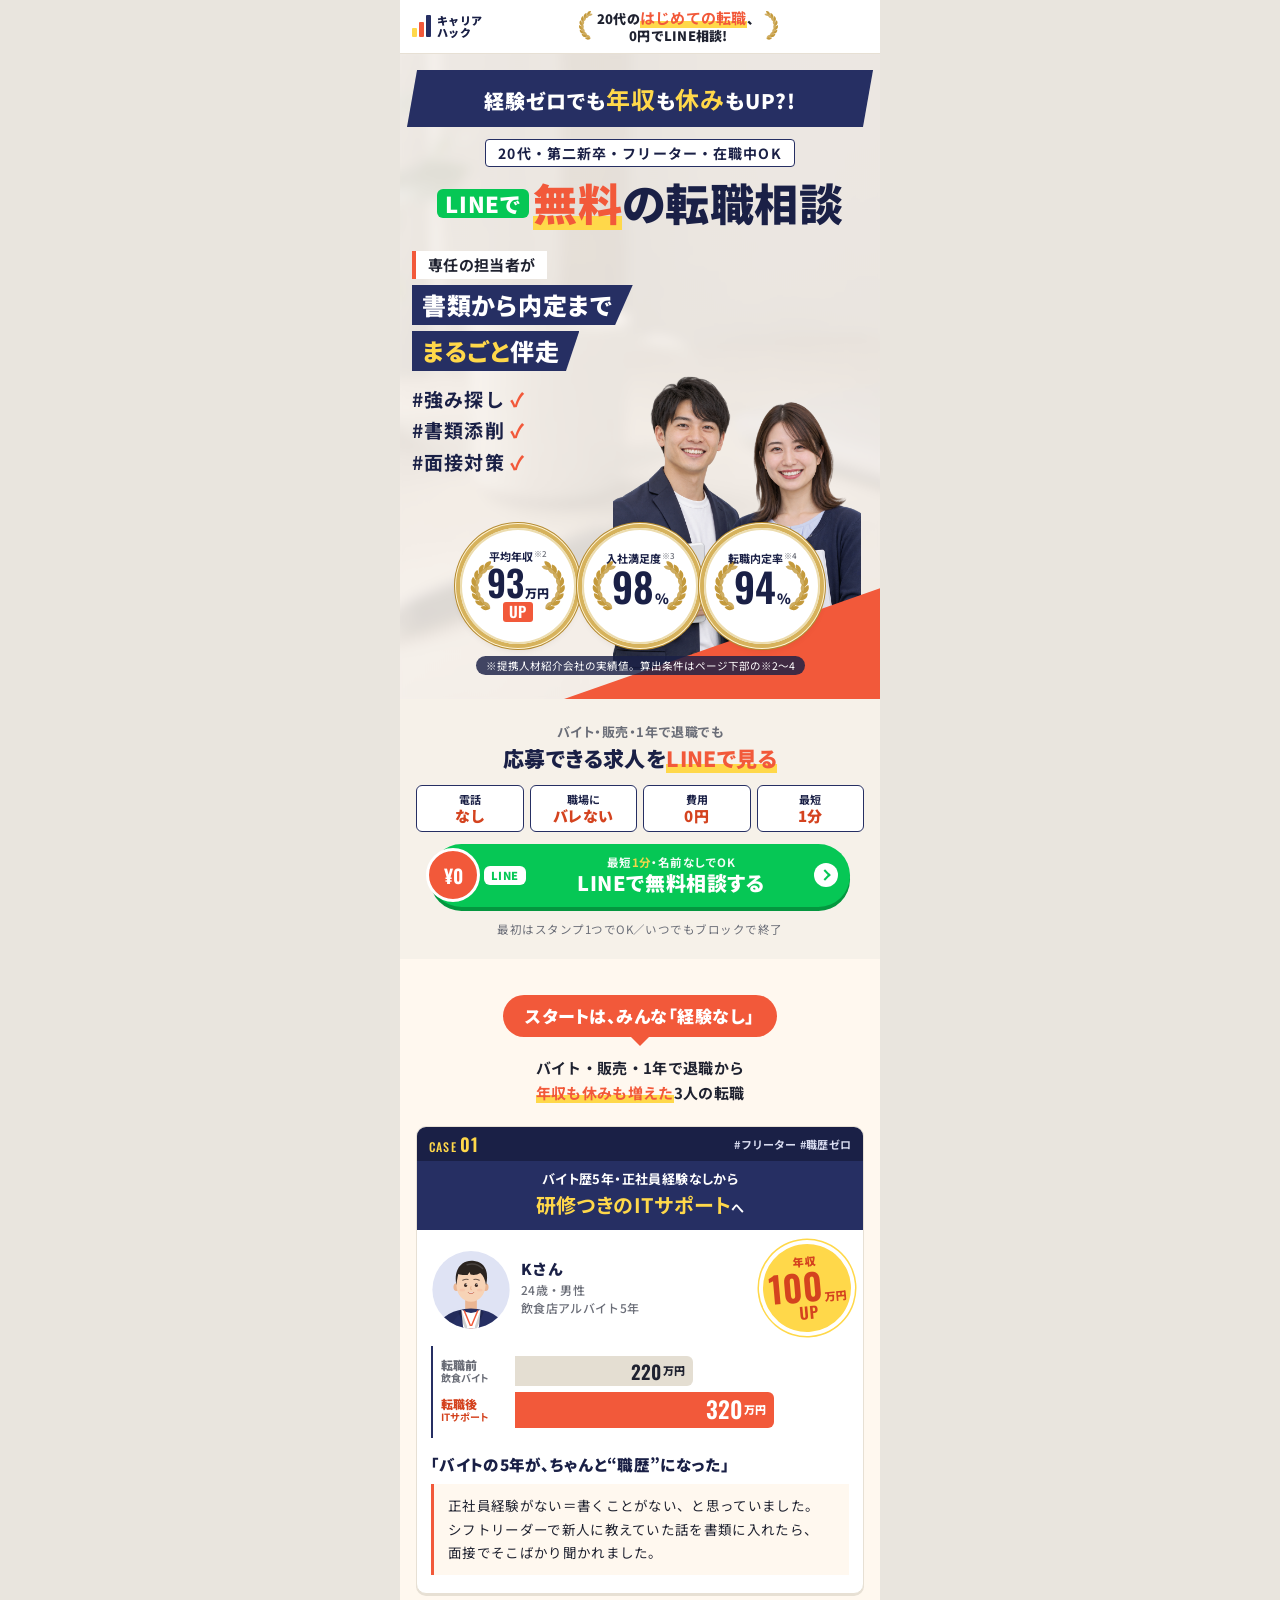
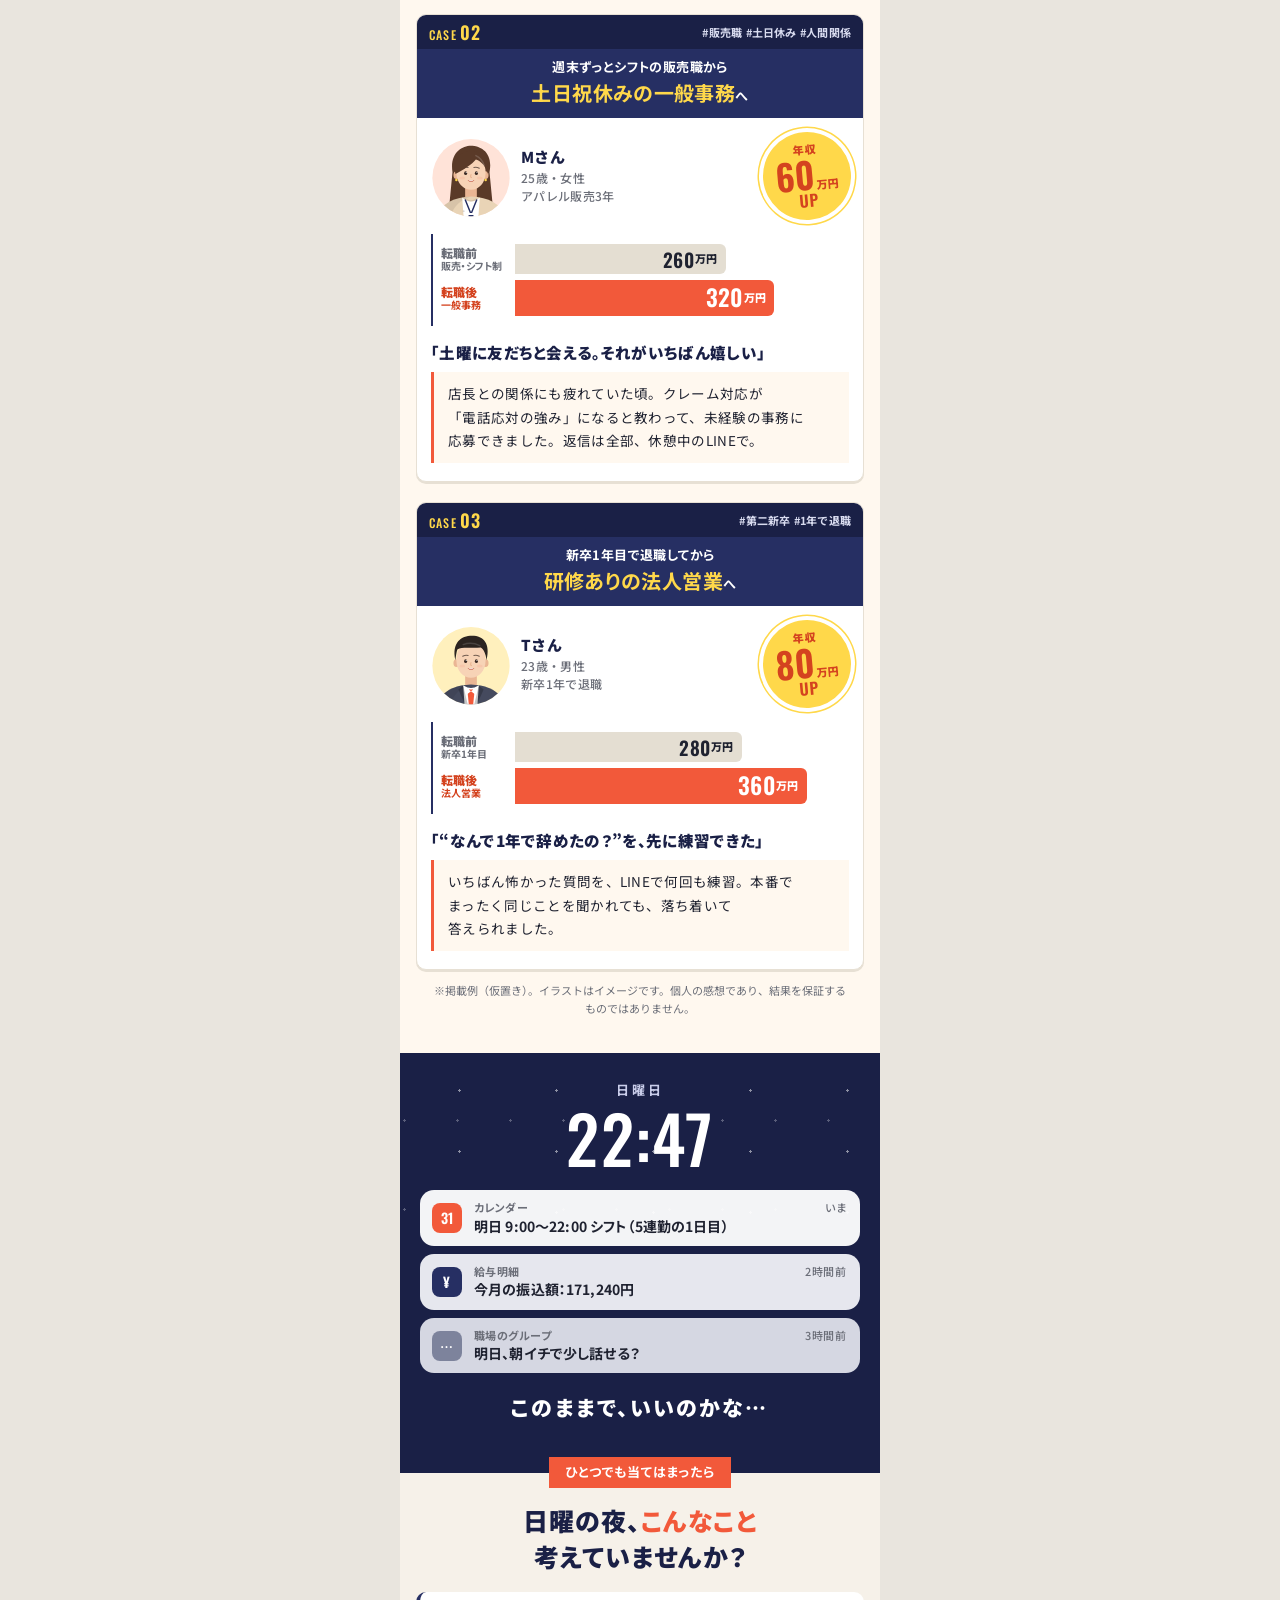
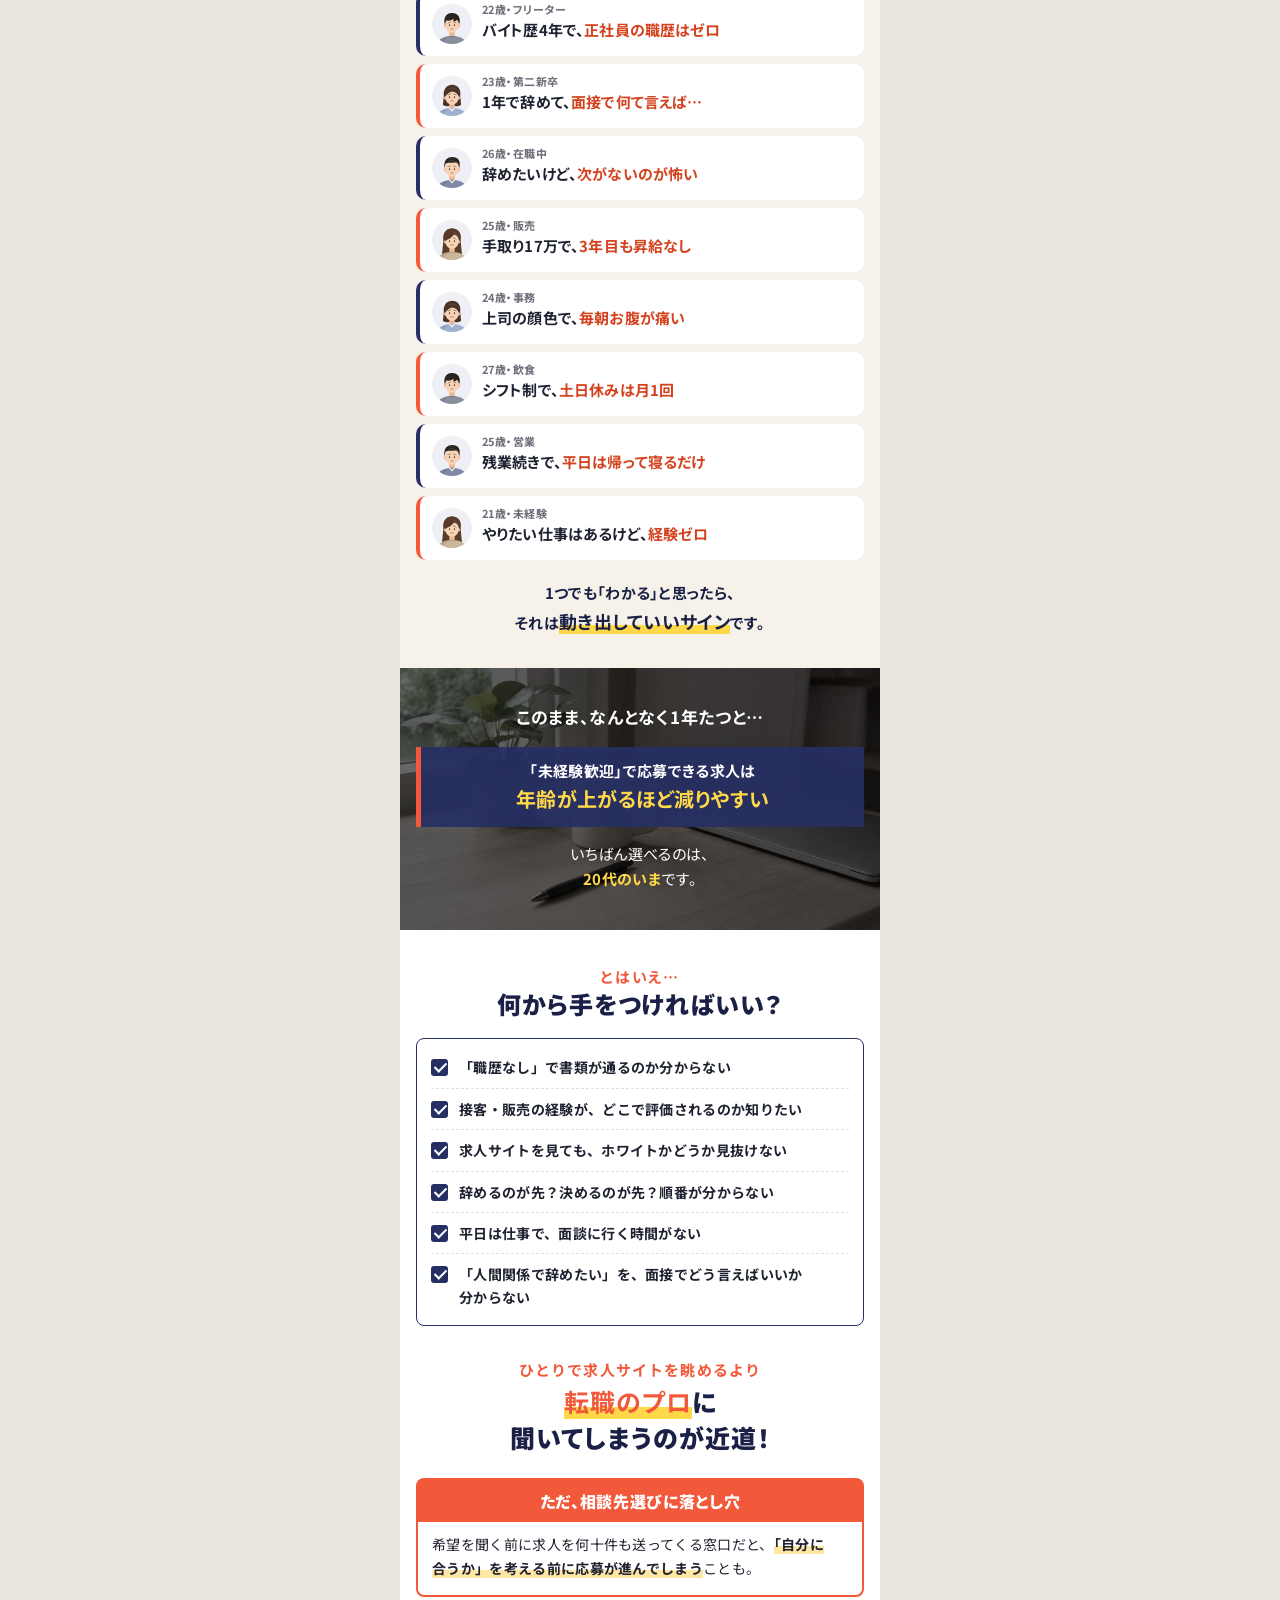
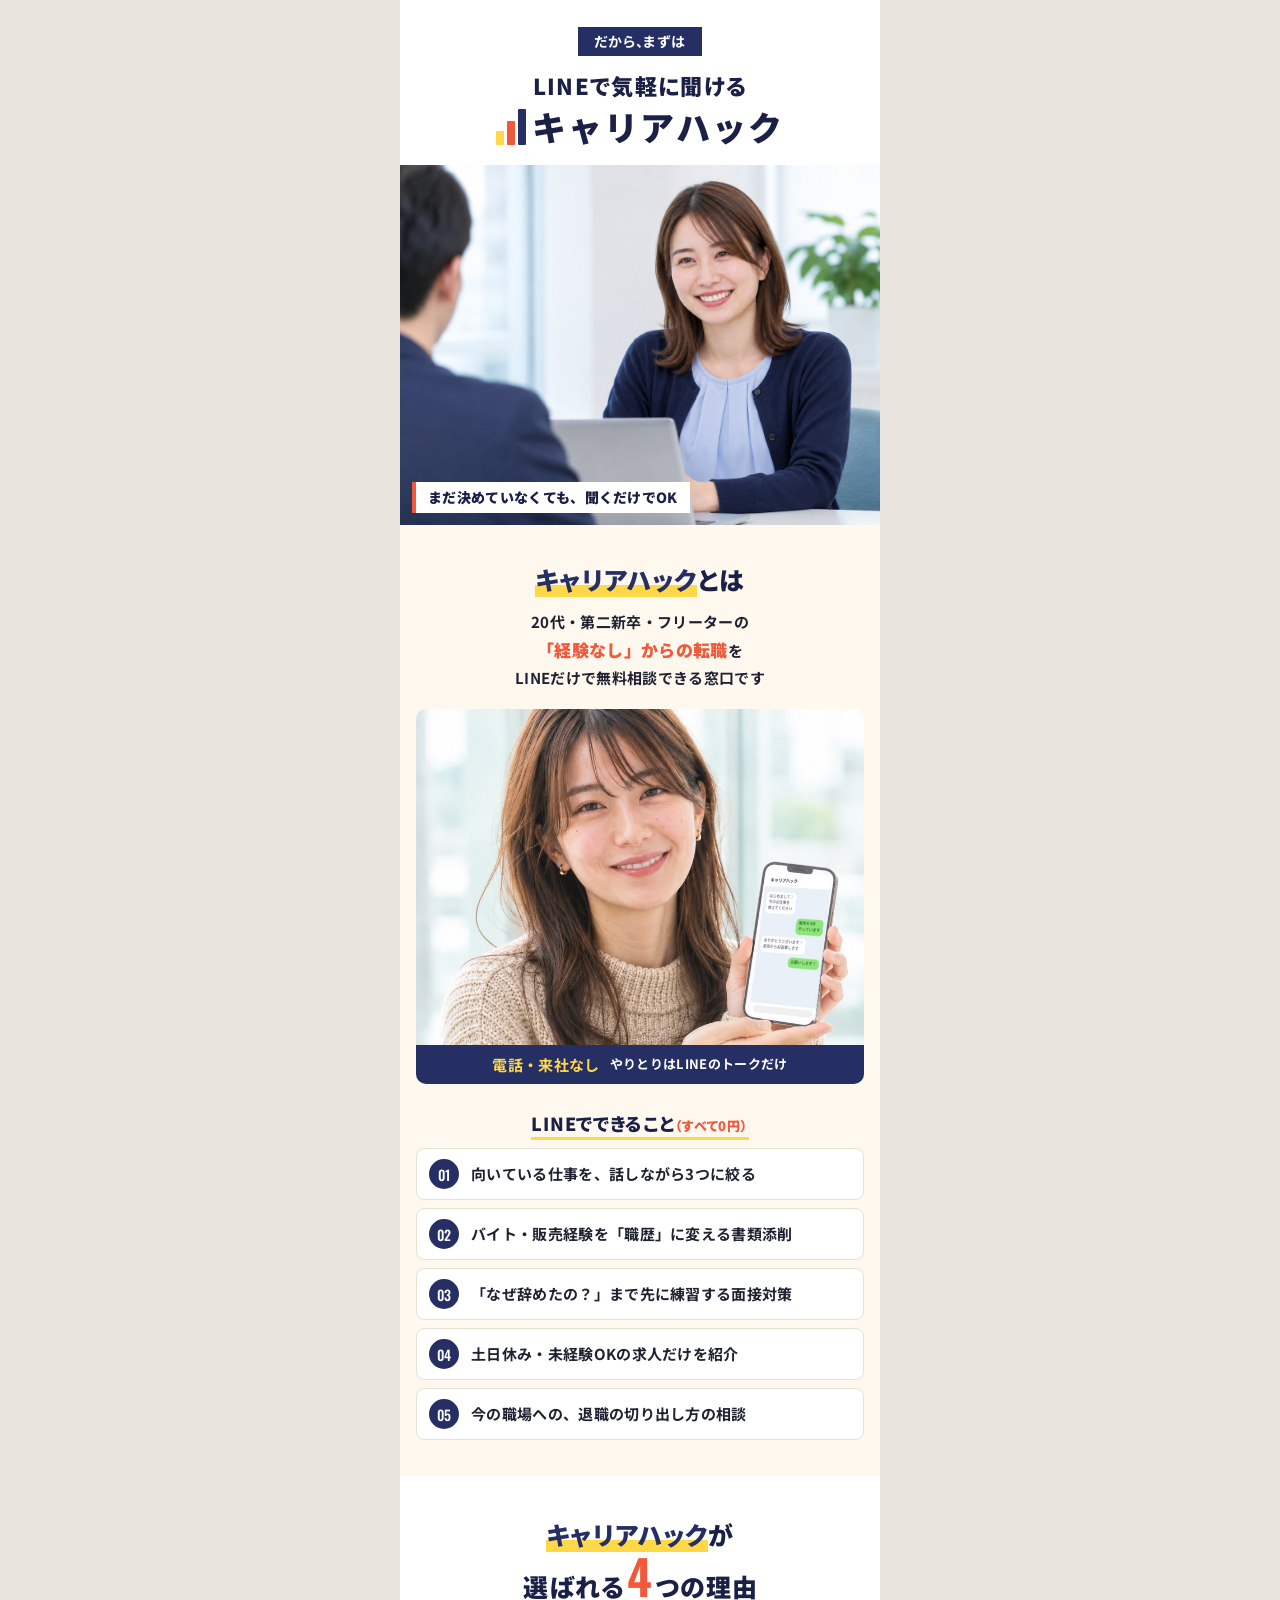
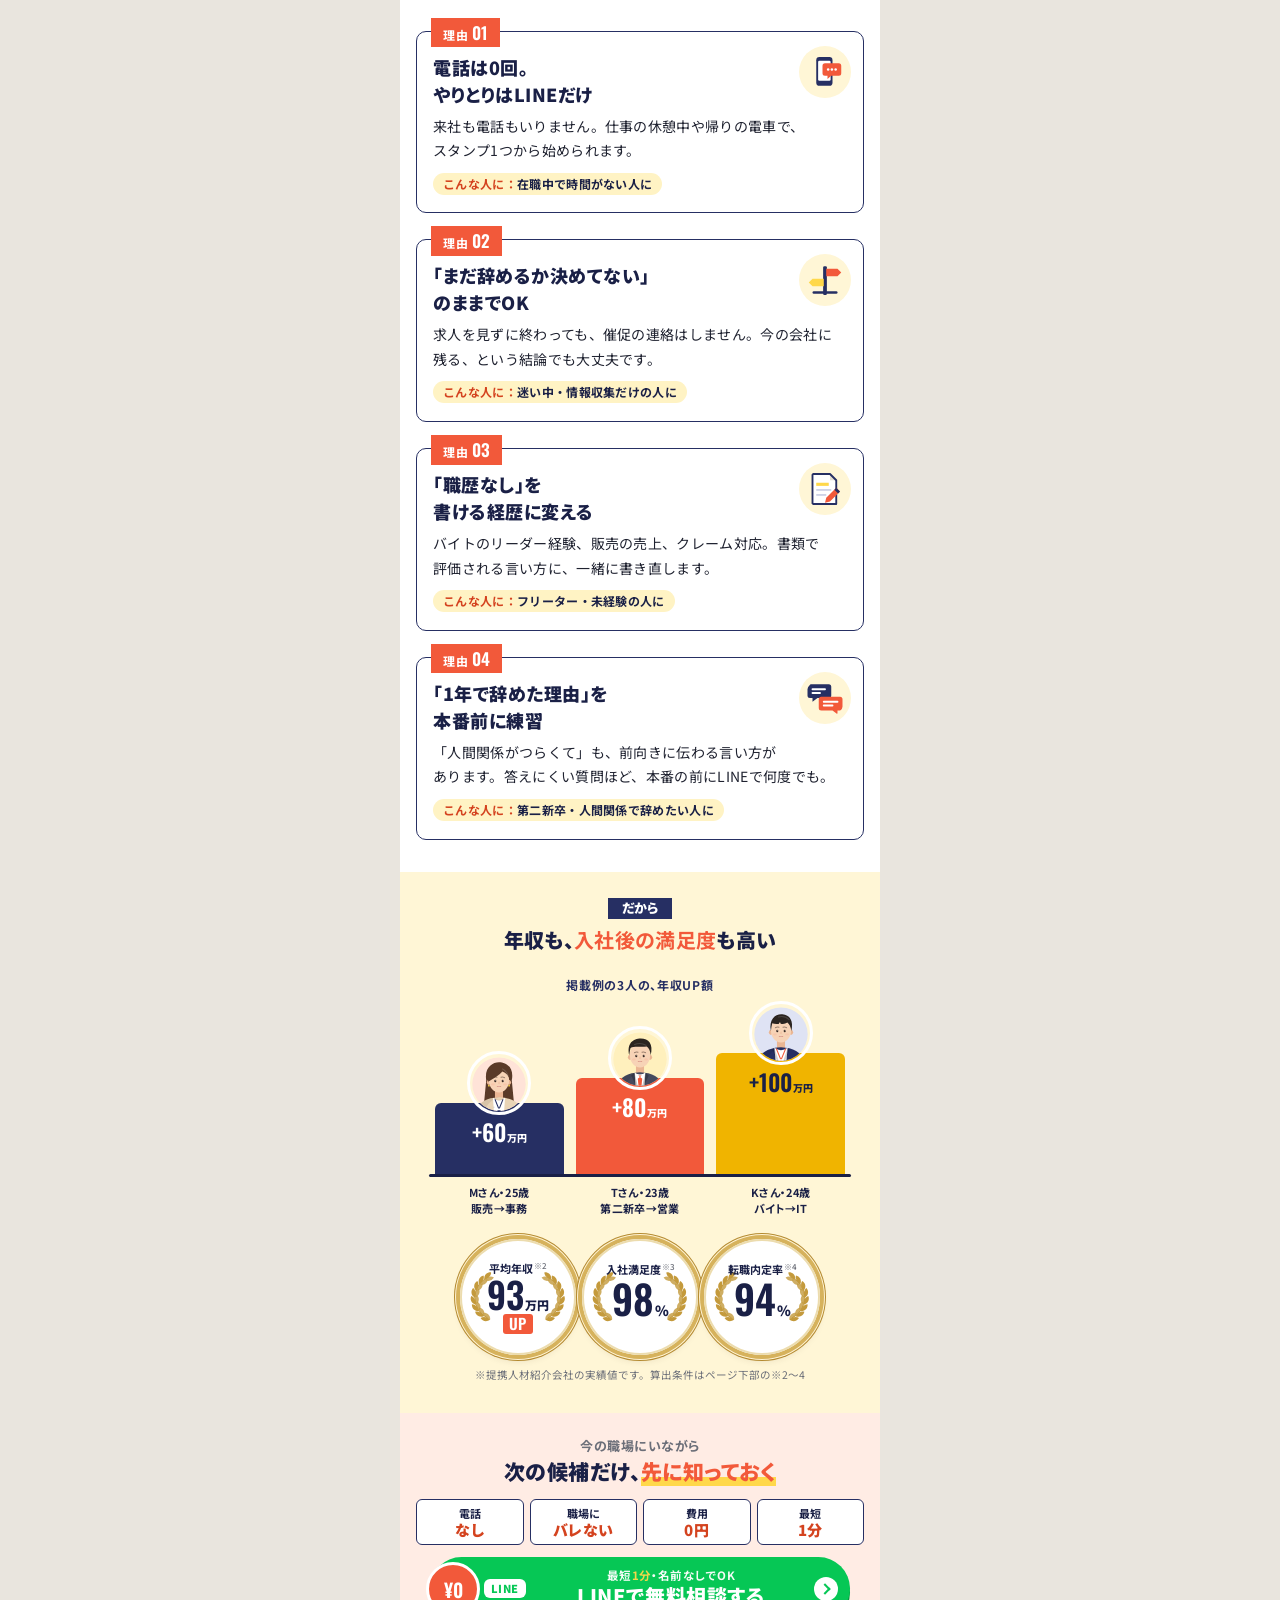
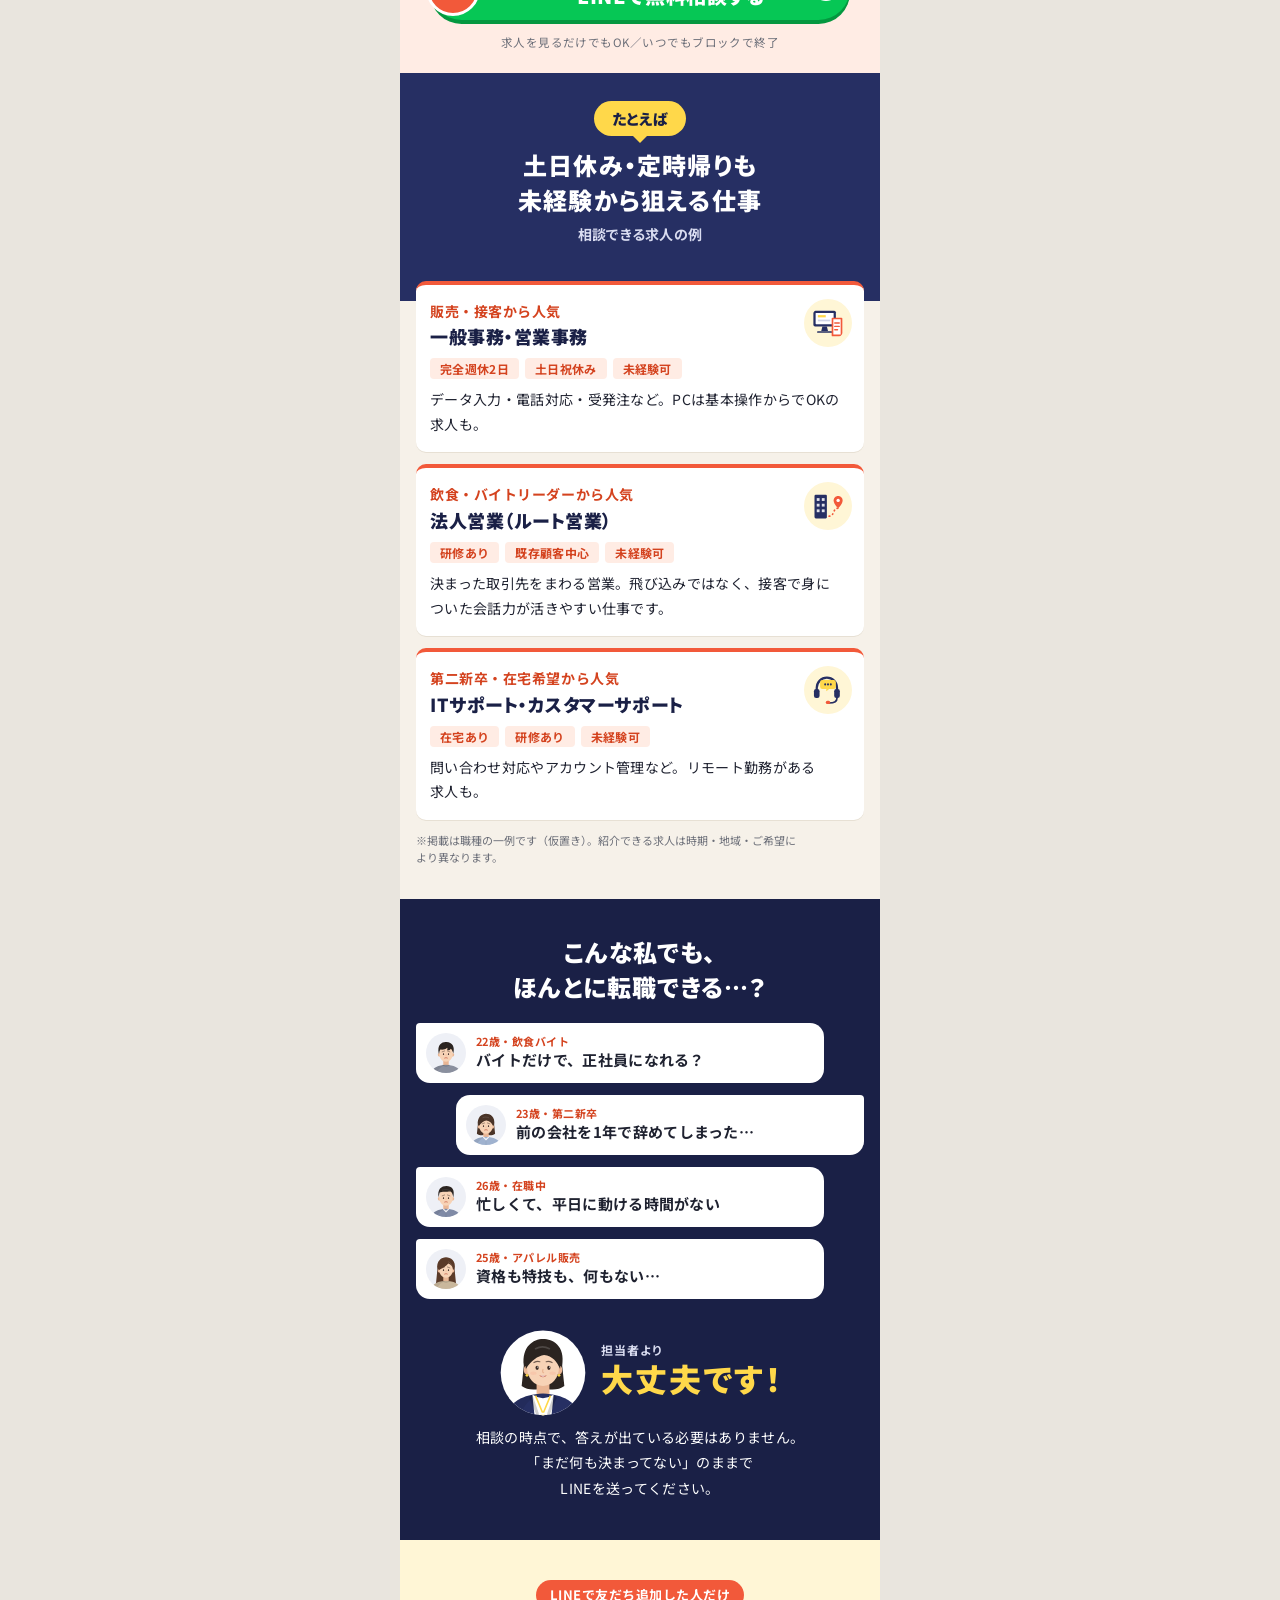
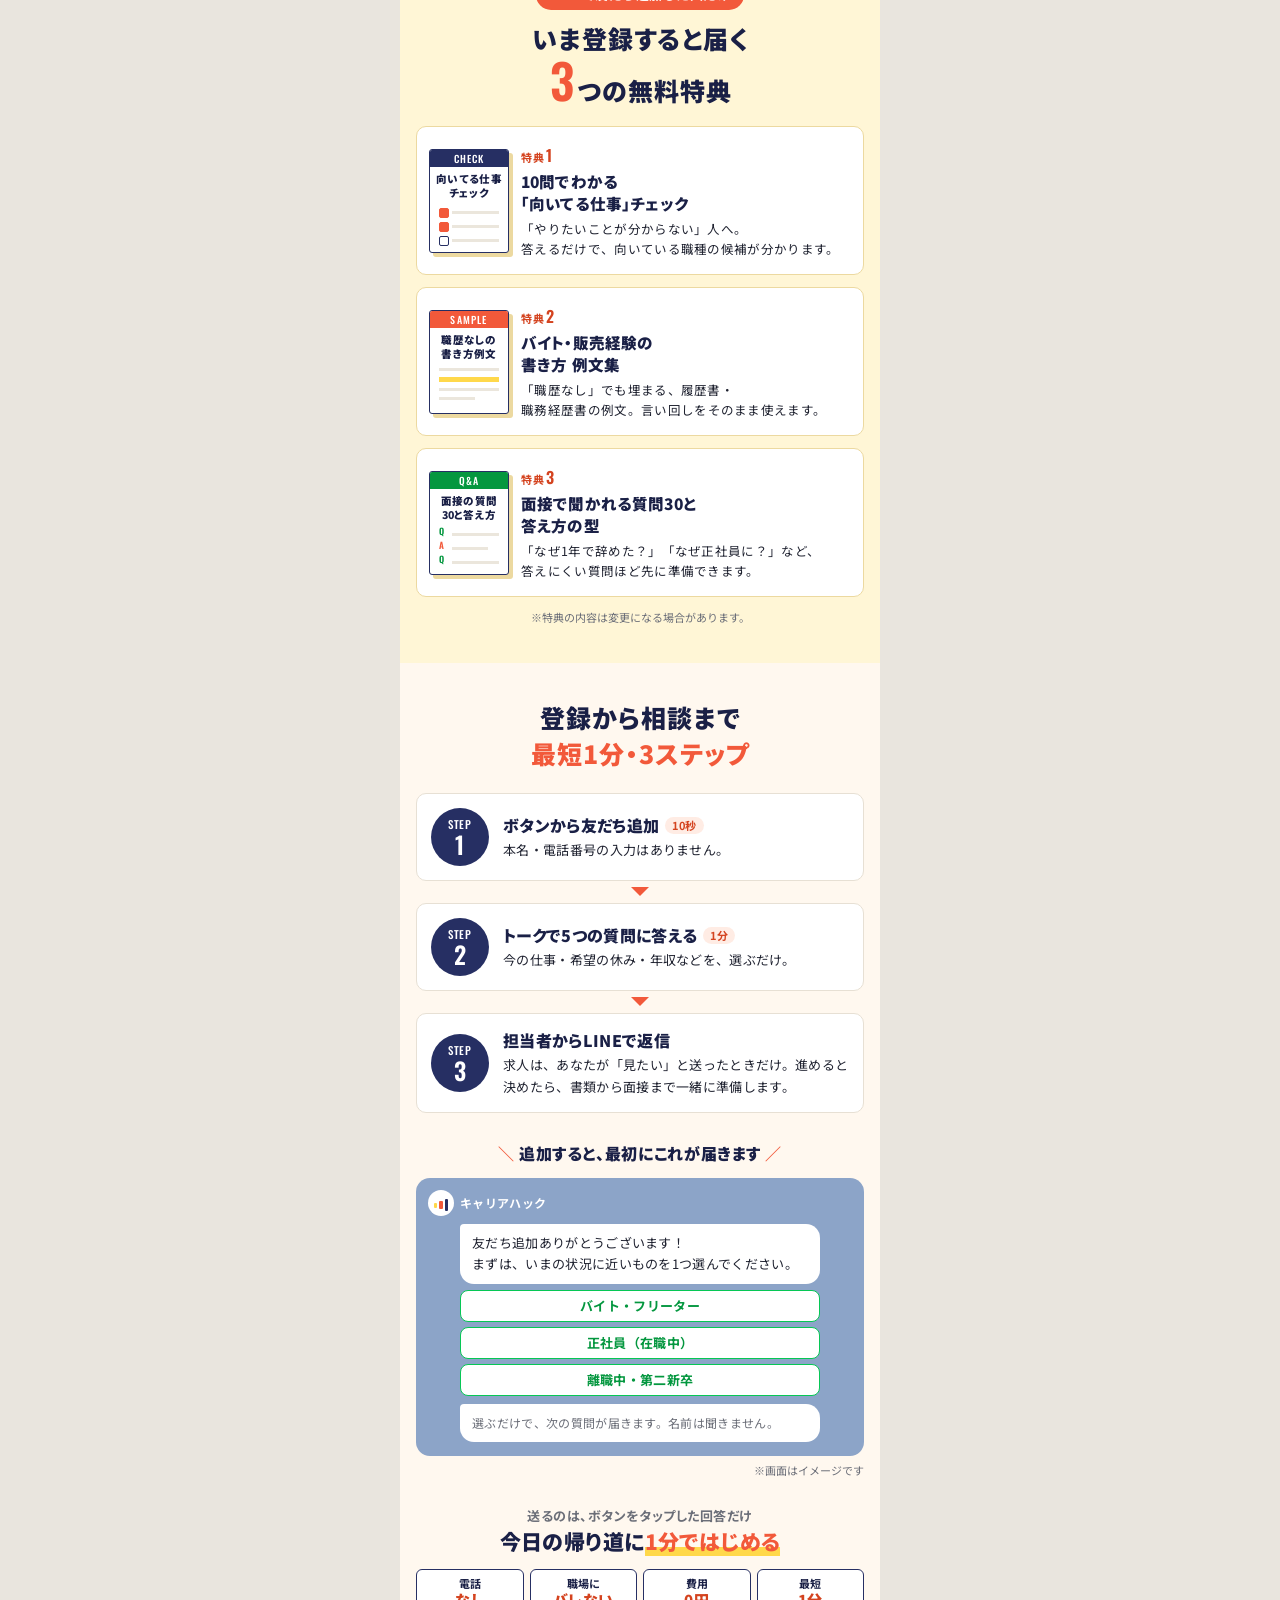
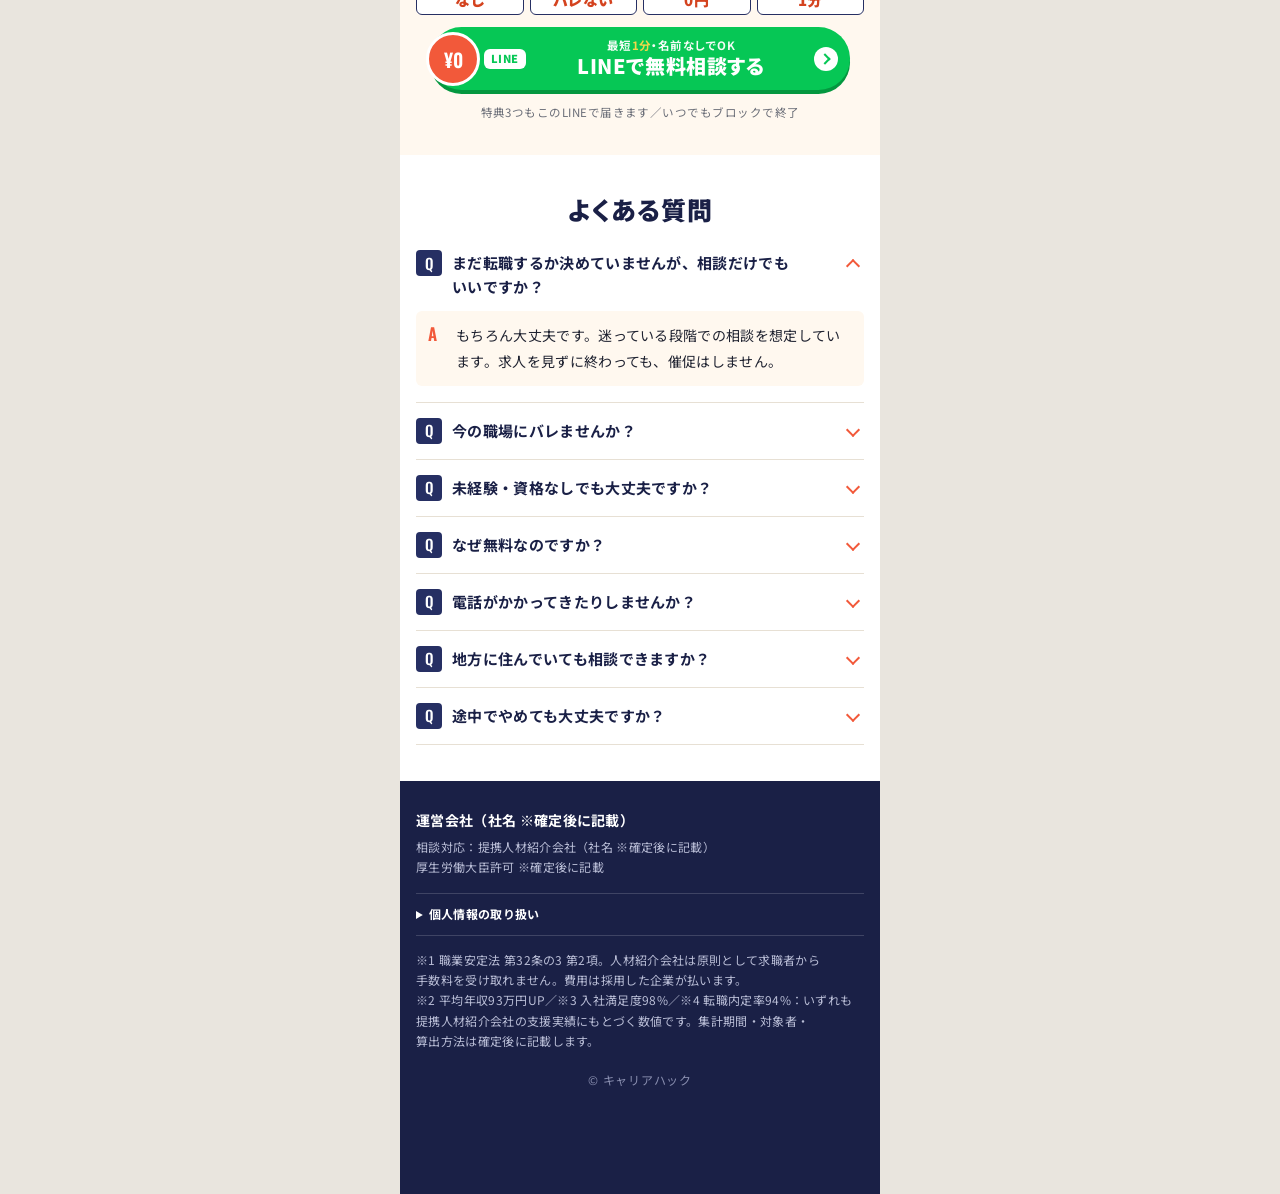
==== docs/index.html @ 390efc98 "PDCA R6: FV hook covers income and days off, job cards get matching icons, drop the handwriting font" ====
<!doctype html>
<html lang="ja">
<head>
<meta charset="utf-8">
<meta name="viewport" content="width=device-width, initial-scale=1">
<title>未経験からの転職をLINEで完全無料相談｜キャリアハック</title>
<meta name="description" content="第二新卒・未経験・フリーターOK。20代の転職を、LINEで完全無料相談。営業電話なし・ブロックで終了。">
<meta name="robots" content="noindex">
<link rel="preconnect" href="https://fonts.googleapis.com">
<link rel="preconnect" href="https://fonts.gstatic.com" crossorigin>
<link rel="stylesheet" href="https://fonts.googleapis.com/css2?family=Noto+Sans+JP:wght@400;500;700;900&family=Oswald:wght@500;600&display=swap">
<link rel="stylesheet" href="style.css">
<script src="config.js"></script>
<script>
  // 描画前にアカウントを決める（LINEのURLだけに使う）
  (function () {
    var C = window.LP_CONFIG || { accounts: {} };
    var q = new URLSearchParams(location.search);
    var key = (q.get('a') || q.get('src') || '').toLowerCase();
    if (!Object.prototype.hasOwnProperty.call(C.accounts, key)) key = C.defaultAccount;
    window.LP_ACCOUNT = key;
  })();
</script>
</head>
<body>
<!-- 共通の図形（月桂樹・人物アイコン） -->
<svg width="0" height="0" style="position:absolute" aria-hidden="true">
  <defs>
    <linearGradient id="gold" x1="0" y1="0" x2="0" y2="1"><stop offset="0" stop-color="#f1d27a"/><stop offset=".5" stop-color="#c99a3b"/><stop offset="1" stop-color="#a87a22"/></linearGradient>
  </defs>
  <symbol id="laurel" viewBox="4 4 52 96"><path d="M42 93A46 46 0 0 1 40 11" fill="none" stroke="currentColor" stroke-width="2"/><g fill="currentColor"><g transform="rotate(-64 62 52)"><path d="M16 58c-9-4-10-13-6-19c6 3 8 11 6 19z"/><path d="M16 58c9-4 10-13 6-19c-6 3-8 11-6 19z" opacity=".8"/></g><g transform="rotate(-46 62 52)"><path d="M16 58c-9-4-10-13-6-19c6 3 8 11 6 19z"/><path d="M16 58c9-4 10-13 6-19c-6 3-8 11-6 19z" opacity=".8"/></g><g transform="rotate(-28 62 52)"><path d="M16 58c-9-4-10-13-6-19c6 3 8 11 6 19z"/><path d="M16 58c9-4 10-13 6-19c-6 3-8 11-6 19z" opacity=".8"/></g><g transform="rotate(-10 62 52)"><path d="M16 58c-9-4-10-13-6-19c6 3 8 11 6 19z"/><path d="M16 58c9-4 10-13 6-19c-6 3-8 11-6 19z" opacity=".8"/></g><g transform="rotate(8 62 52)"><path d="M16 58c-9-4-10-13-6-19c6 3 8 11 6 19z"/><path d="M16 58c9-4 10-13 6-19c-6 3-8 11-6 19z" opacity=".8"/></g><g transform="rotate(26 62 52)"><path d="M16 58c-9-4-10-13-6-19c6 3 8 11 6 19z"/><path d="M16 58c9-4 10-13 6-19c-6 3-8 11-6 19z" opacity=".8"/></g><g transform="rotate(44 62 52)"><path d="M16 58c-9-4-10-13-6-19c6 3 8 11 6 19z"/><path d="M16 58c9-4 10-13 6-19c-6 3-8 11-6 19z" opacity=".8"/></g><g transform="rotate(62 62 52)"><path d="M16 58c-9-4-10-13-6-19c6 3 8 11 6 19z"/><path d="M16 58c9-4 10-13 6-19c-6 3-8 11-6 19z" opacity=".8"/></g></g></symbol>
</svg>
<main class="page">

<!-- ============ 0 ヘッダー（A1: ロゴ＋月桂樹の一行。文言は言い換え・ロゴは自社） ============ -->
<header class="top">
  <p class="logo"><span class="logo-mark" aria-hidden="true"><i></i><i></i><i></i></span>キャリア<br>ハック</p>
  <p class="laurel"><svg class="lf" aria-hidden="true"><use href="#laurel"/></svg><span>20代の<b>はじめての転職</b>、<br>0円でLINE相談!</span><svg class="lf r" aria-hidden="true"><use href="#laurel"/></svg></p>
</header>

<!-- ============ 1 FV（参考LP A1とほぼ同じ構成。人物だけ男女ペア） ============ -->
<section class="fv">
  <p class="fv-band"><span>経験ゼロでも<b>年収</b>も<b>休み</b>もUP?!</span></p>
  <p class="fv-target">20代・第二新卒・フリーター・在職中OK</p>
  <h1 class="fv-h"><span class="k">LINEで</span><em>無料</em>の転職相談</h1>
  <div class="fv-body">
    <!-- 人物: 男女ペアの切り抜きPNG（透過・20代・オフィスカジュアル）を img/fv_pair.png に置けば表示される。無い間は差し替え枠の図 -->
    <div class="fv-photo">
      <svg class="ph" viewBox="0 0 300 400" aria-hidden="true">
        <path d="M6 400c4-92 42-124 99-130 57 6 95 38 99 130z" fill="#2c4a86"/><path d="M84 272l21 60 21-60z" fill="#fff"/>
        <rect x="94" y="232" width="22" height="42" fill="#f0c9a8"/><ellipse cx="105" cy="204" rx="34" ry="40" fill="#f6d5b8"/>
        <path d="M71 200c-5-40 19-50 37-48 24-2 38 18 32 46-6-16-22-22-36-20-14 0-26 8-33 22z" fill="#2a2421"/>
        <path d="M164 225c-6-50 21-45 36-45s42-5 36 45l4 70H160z" fill="#4a3428"/>
        <path d="M108 400c6-84 42-110 92-116 50 6 86 32 92 116z" fill="#f3f1ec"/><path d="M168 300l32 56 32-56" fill="none" stroke="#8fb0dc" stroke-width="12"/>
        <rect x="190" y="248" width="20" height="40" fill="#f0c9a8"/><ellipse cx="200" cy="222" rx="31" ry="37" fill="#f6d5b8"/>
        <path d="M169 215c1-25 17-31 31-31s31 8 31 31c-11-15-26-19-41-15-8 3-16 8-21 15z" fill="#4a3428"/>
        <g fill="#3a2c26"><circle cx="93" cy="208" r="3.2"/><circle cx="117" cy="208" r="3.2"/><circle cx="189" cy="226" r="3"/><circle cx="211" cy="226" r="3"/></g>
        <g fill="none" stroke="#c46a5a" stroke-width="2.6" stroke-linecap="round"><path d="M95 223q10 9 20 0"/><path d="M191 240q9 8 18 0"/></g>
      </svg>
      <img src="img/fv_pair.png" alt="笑顔の20代の男女" width="900" height="1200" fetchpriority="high" onerror="this.remove()">
      <p class="ph-note">写真差し替え枠（男女ペア）</p>
    </div>
    <div class="fv-left">
      <p class="lbl">専任の担当者が</p>
      <p class="bar">書類から内定まで</p>
      <p class="bar"><em>まるごと</em>伴走</p>
      <ul class="hash">
        <li>#強み探し</li><li>#書類添削</li><li>#面接対策</li>
      </ul>
    </div>
  </div>
  <!-- メダル: 実績3つ（参考LP）。数字はページ内の実績帯と同じ値に揃える -->
  <ul class="medals">
    <li><svg class="ml" aria-hidden="true"><use href="#laurel"/></svg><svg class="ml r" aria-hidden="true"><use href="#laurel"/></svg><span>平均年収<sup>※2</sup></span><b>93<small>万円</small></b><span class="up">UP</span></li>
    <li><svg class="ml" aria-hidden="true"><use href="#laurel"/></svg><svg class="ml r" aria-hidden="true"><use href="#laurel"/></svg><span>入社満足度<sup>※3</sup></span><b>98<small>%</small></b><span>&nbsp;</span></li>
    <li><svg class="ml" aria-hidden="true"><use href="#laurel"/></svg><svg class="ml r" aria-hidden="true"><use href="#laurel"/></svg><span>転職内定率<sup>※4</sup></span><b>94<small>%</small></b><span>&nbsp;</span></li>
  </ul>
  <p class="src fv-src">※提携人材紹介会社の実績値。算出条件はページ下部の※2〜4</p>
</section>

<div class="cta-block">
  <p class="cta-head"><small>バイト・販売・1年で退職でも</small>応募できる求人を<em>LINEで見る</em></p>
  <ul class="assure"><li>電話<b>なし</b></li><li>職場に<b>バレない</b></li><li>費用<b>0円</b></li><li>最短<b>1分</b></li></ul>
  <a class="btn-line" href="#" data-cta><span class="yen">¥0</span><span class="b-ico">LINE</span><span class="b-txt"><small>最短<b>1分</b>・名前なしでOK</small>LINEで無料相談する</span><i class="b-arr"></i></a>
  <p class="cta-note">最初はスタンプ1つでOK／いつでもブロックで終了</p>
</div>

<!-- ============ 2 転職の例（A1: 事例を2画面目／男女混在） ============ -->
<section class="cases">
  <p class="pill-h">スタートは、みんな「経験なし」</p>
  <p class="sec-lead">バイト・販売・1年で退職から<br><em class="mk">年収も休みも増えた</em>3人の転職</p>
  <!-- 仮置き: 掲載許可を得た実際の事例に差し替える。年収の数字は提携先の実績で確認してから -->
  <article class="case">
    <p class="case-top"><span class="case-no">CASE<b>01</b></span><span class="case-n1">#フリーター #職歴ゼロ</span></p>
    <p class="case-h">バイト歴5年・正社員経験なしから<br><b>研修つきのITサポート</b>へ</p>
    <div class="case-in">
      <p class="who"><img class="il" src="img/il_case1.svg" alt="" width="200" height="200"><span>Kさん<small>24歳・男性<br>飲食店アルバイト5年</small></span></p>
      <p class="up-dot"><small>年収</small><b>100<small>万円</small></b>UP</p>
    </div>
    <div class="hbars"><p class="hb-b"><span class="l">転職前<small>飲食バイト</small></span><span class="v" style="--w:55%"><b>220</b>万円</span></p><p class="hb-a"><span class="l">転職後<small>ITサポート</small></span><span class="v" style="--w:80%"><b>320</b>万円</span></p></div>
    <p class="case-q">「バイトの5年が、ちゃんと“職歴”になった」</p>
    <p class="case-t">正社員経験がない＝書くことがない、と思っていました。シフトリーダーで新人に教えていた話を書類に入れたら、面接でそこばかり聞かれました。</p>
  </article>
  <article class="case">
    <p class="case-top"><span class="case-no">CASE<b>02</b></span><span class="case-n1">#販売職 #土日休み #人間関係</span></p>
    <p class="case-h">週末ずっとシフトの販売職から<br><b>土日祝休みの一般事務</b>へ</p>
    <div class="case-in">
      <p class="who"><img class="il" src="img/il_case2.svg" alt="" width="200" height="200"><span>Mさん<small>25歳・女性<br>アパレル販売3年</small></span></p>
      <p class="up-dot"><small>年収</small><b>60<small>万円</small></b>UP</p>
    </div>
    <div class="hbars"><p class="hb-b"><span class="l">転職前<small>販売・シフト制</small></span><span class="v" style="--w:65%"><b>260</b>万円</span></p><p class="hb-a"><span class="l">転職後<small>一般事務</small></span><span class="v" style="--w:80%"><b>320</b>万円</span></p></div>
    <p class="case-q">「土曜に友だちと会える。それがいちばん嬉しい」</p>
    <p class="case-t">店長との関係にも疲れていた頃。クレーム対応が「電話応対の強み」になると教わって、未経験の事務に応募できました。返信は全部、休憩中のLINEで。</p>
  </article>
  <article class="case">
    <p class="case-top"><span class="case-no">CASE<b>03</b></span><span class="case-n1">#第二新卒 #1年で退職</span></p>
    <p class="case-h">新卒1年目で退職してから<br><b>研修ありの法人営業</b>へ</p>
    <div class="case-in">
      <p class="who"><img class="il" src="img/il_case3.svg" alt="" width="200" height="200"><span>Tさん<small>23歳・男性<br>新卒1年で退職</small></span></p>
      <p class="up-dot"><small>年収</small><b>80<small>万円</small></b>UP</p>
    </div>
    <div class="hbars"><p class="hb-b"><span class="l">転職前<small>新卒1年目</small></span><span class="v" style="--w:70%"><b>280</b>万円</span></p><p class="hb-a"><span class="l">転職後<small>法人営業</small></span><span class="v" style="--w:90%"><b>360</b>万円</span></p></div>
    <p class="case-q">「“なんで1年で辞めたの？”を、先に練習できた」</p>
    <p class="case-t">いちばん怖かった質問を、LINEで何回も練習。本番でまったく同じことを聞かれても、落ち着いて答えられました。</p>
  </article>
  <p class="fine">※掲載例（仮置き）。イラストはイメージです。個人の感想であり、結果を保証するものではありません。</p>
</section>

<!-- ============ 3 悩み → このまま我慢しても（N1ごとの一言＋人物写真＋暗転） ============ -->
<section class="worry">
  <figure class="sunday" aria-label="日曜の夜、スマホに届いた通知のイメージ">
    <p class="sun-time"><small>日曜日</small>22:47</p>
    <ul class="notif">
      <li><i class="ap cal" aria-hidden="true"></i><b>カレンダー<small>いま</small></b>明日 9:00〜22:00 シフト（5連勤の1日目）</li>
      <li><i class="ap pay" aria-hidden="true"></i><b>給与明細<small>2時間前</small></b>今月の振込額：171,240円</li>
      <li><i class="ap msg" aria-hidden="true"></i><b>職場のグループ<small>3時間前</small></b>明日、朝イチで少し話せる？</li>
    </ul>
    <figcaption>このままで、いいのかな…</figcaption>
  </figure>
  <div class="worry-in">
    <p class="worry-cap">ひとつでも当てはまったら</p>
    <h2 class="worry-h">日曜の夜、<em>こんなこと</em><br>考えていませんか？</h2>
    <ul class="voices">
      <li class="m1"><span>22歳・フリーター</span>バイト歴4年で、<b>正社員の職歴はゼロ</b></li>
      <li class="f1"><span>23歳・第二新卒</span>1年で辞めて、<b>面接で何て言えば…</b></li>
      <li class="m2"><span>26歳・在職中</span>辞めたいけど、<b>次がないのが怖い</b></li>
      <li class="f2"><span>25歳・販売</span>手取り17万で、<b>3年目も昇給なし</b></li>
      <li class="f1"><span>24歳・事務</span>上司の顔色で、<b>毎朝お腹が痛い</b></li>
      <li class="m1"><span>27歳・飲食</span>シフト制で、<b>土日休みは月1回</b></li>
      <li class="m2"><span>25歳・営業</span>残業続きで、<b>平日は帰って寝るだけ</b></li>
      <li class="f2"><span>21歳・未経験</span>やりたい仕事はあるけど、<b>経験ゼロ</b></li>
    </ul>
    <p class="worry-sum">1つでも「わかる」と思ったら、<br>それは<b>動き出していいサイン</b>です。</p>
  </div>
  <div class="dark">
    <p class="d1">このまま、なんとなく1年たつと…</p>
    <p class="d2">「未経験歓迎」で応募できる求人は<br><b>年齢が上がるほど減りやすい</b></p>
    <p class="d3">いちばん選べるのは、<br><b>20代のいま</b>です。</p>
  </div>
</section>

<!-- ============ 4 でもどうすれば → プロに相談 → ただし → そこで ============ -->
<section class="how">
  <p class="how-h"><small>とはいえ…</small>何から手をつければいい？</p>
  <ul class="checks">
    <li>「職歴なし」で書類が通るのか分からない</li>
    <li>接客・販売の経験が、<span class="nw">どこで評価されるのか</span><span class="nw">知りたい</span></li>
    <li>求人サイトを見ても、<span class="nw">ホワイトかどうか</span><span class="nw">見抜けない</span></li>
    <li>辞めるのが先？決めるのが先？<span class="nw">順番が分からない</span></li>
    <li>平日は仕事で、面談に行く時間がない</li>
    <li>「人間関係で辞めたい」を、面接で<span class="nw">どう言えばいいか</span><span class="nw">分からない</span></li>
  </ul>
  <p class="hand-lead">ひとりで求人サイトを眺めるより</p>
  <p class="how-ans"><b>転職のプロ</b>に<br>聞いてしまうのが近道！</p>
  <div class="caution">
    <p class="c-h">ただ、相談先選びに落とし穴</p>
    <p>希望を聞く前に求人を何十件も送ってくる窓口だと、<b>「自分に合うか」を考える前に応募が進んでしまう</b>ことも。</p>
  </div>
  <p class="sokode">だから、まずは</p>
  <p class="osusume">LINEで気軽に聞ける</p>
  <p class="logo big"><span class="logo-mark" aria-hidden="true"><i></i><i></i><i></i></span>キャリアハック</p>
  <figure class="how-photo"><img src="img/pair_consult.jpg" alt="担当者と笑顔で話す20代の女性" width="1200" height="900" loading="lazy"><figcaption>まだ決めていなくても、聞くだけでOK</figcaption></figure>
</section>

<!-- ============ 5 キャリアハックとは ============ -->
<section class="about">
  <h2 class="sec-h"><span class="brand">キャリアハック</span>とは</h2>
  <p class="about-lead">20代・第二新卒・フリーターの<br><em>「経験なし」からの転職</em>を<br>LINEだけで無料相談できる窓口です</p>
  <figure class="about-photo"><img src="img/about_line.jpg" alt="スマホのLINEで相談する20代の女性" width="800" height="1200" loading="lazy"><figcaption><b>電話・来社なし</b>やりとりはLINEのトークだけ</figcaption></figure>
  <h3 class="sub-h">LINEでできること<small>（すべて0円）</small></h3>
  <ul class="support">
    <li><span>01</span><p>向いている仕事を、話しながら3つに絞る</p></li>
    <li><span>02</span><p>バイト・販売経験を「職歴」に変える<span class="nw">書類添削</span></p></li>
    <li><span>03</span><p>「なぜ辞めたの？」まで先に練習する<span class="nw">面接対策</span></p></li>
    <li><span>04</span><p>土日休み・未経験OKの求人だけを紹介</p></li>
    <li><span>05</span><p>今の職場への、退職の切り出し方の相談</p></li>
  </ul>
</section>

<!-- ============ 6 選ばれる理由（番号カード4つ。各カードに「こんな人に」） ============ -->
<section class="reasons">
  <h2 class="sec-h"><span class="brand">キャリアハック</span>が<br>選ばれる<em class="num">4</em>つの理由</h2>
  <ol class="reason-list">
    <li><span class="rn">理由<b>01</b></span><img class="r-ic" src="img/ic_r1.svg" alt="" width="64" height="64"><h3>電話は0回。<br>やりとりはLINEだけ</h3><p>来社も電話もいりません。仕事の休憩中や帰りの電車で、スタンプ1つから始められます。</p><p class="r-for">在職中で時間がない人に</p></li>
    <li><span class="rn">理由<b>02</b></span><img class="r-ic" src="img/ic_r2.svg" alt="" width="64" height="64"><h3>「まだ辞めるか決めてない」<br>のままでOK</h3><p>求人を見ずに終わっても、<span class="nw">催促の連絡は</span><span class="nw">しません。</span>今の会社に残る、という結論でも大丈夫です。</p><p class="r-for">迷い中・情報収集だけの人に</p></li>
    <li><span class="rn">理由<b>03</b></span><img class="r-ic" src="img/ic_r3.svg" alt="" width="64" height="64"><h3>「職歴なし」を<br>書ける経歴に変える</h3><p>バイトのリーダー経験、販売の売上、クレーム対応。書類で評価される言い方に、一緒に書き直します。</p><p class="r-for">フリーター・未経験の人に</p></li>
    <li><span class="rn">理由<b>04</b></span><img class="r-ic" src="img/ic_r4.svg" alt="" width="64" height="64"><h3>「1年で辞めた理由」を<br>本番前に練習</h3><p>「人間関係がつらくて」も、前向きに伝わる言い方があります。答えにくい質問ほど、本番の前にLINEで何度でも。</p><p class="r-for">第二新卒・人間関係で辞めたい人に</p></li>
  </ol>
  <div class="stats">
    <p class="stats-h"><small>だから</small>年収も、<b>入社後の満足度</b>も高い</p>
    <div class="gain">
      <p class="gain-cap">掲載例の3人の、年収UP額</p>
      <ol class="gain-bars">
        <li style="--k:.6"><img src="img/il_case2.svg" alt="" width="200" height="200"><i class="bar"><b>+60<small>万円</small></b></i><span>Mさん・25歳<br>販売→事務</span></li>
        <li style="--k:.8"><img src="img/il_case3.svg" alt="" width="200" height="200"><i class="bar"><b>+80<small>万円</small></b></i><span>Tさん・23歳<br>第二新卒→営業</span></li>
        <li style="--k:1"><img src="img/il_case1.svg" alt="" width="200" height="200"><i class="bar"><b>+100<small>万円</small></b></i><span>Kさん・24歳<br>バイト→IT</span></li>
      </ol>
    </div>
    <ul class="medals in">
      <li><svg class="ml" aria-hidden="true"><use href="#laurel"/></svg><svg class="ml r" aria-hidden="true"><use href="#laurel"/></svg><span>平均年収<sup>※2</sup></span><b>93<small>万円</small></b><span class="up">UP</span></li>
      <li><svg class="ml" aria-hidden="true"><use href="#laurel"/></svg><svg class="ml r" aria-hidden="true"><use href="#laurel"/></svg><span>入社満足度<sup>※3</sup></span><b>98<small>%</small></b><span>&nbsp;</span></li>
      <li><svg class="ml" aria-hidden="true"><use href="#laurel"/></svg><svg class="ml r" aria-hidden="true"><use href="#laurel"/></svg><span>転職内定率<sup>※4</sup></span><b>94<small>%</small></b><span>&nbsp;</span></li>
    </ul>
    <p class="src">※提携人材紹介会社の実績値です。算出条件はページ下部の※2〜4</p>
  </div>
</section>

<div class="cta-block alt">
  <p class="cta-head"><small>今の職場にいながら</small>次の候補だけ、<em>先に知っておく</em></p>
  <ul class="assure"><li>電話<b>なし</b></li><li>職場に<b>バレない</b></li><li>費用<b>0円</b></li><li>最短<b>1分</b></li></ul>
  <a class="btn-line" href="#" data-cta><span class="yen">¥0</span><span class="b-ico">LINE</span><span class="b-txt"><small>最短<b>1分</b>・名前なしでOK</small>LINEで無料相談する</span><i class="b-arr"></i></a>
  <p class="cta-note">求人を見るだけでもOK／いつでもブロックで終了</p>
</div>

<!-- ============ 7 求人例 ============ -->
<section class="jobs">
  <div class="jobs-band">
    <p class="bubble-h">たとえば</p>
    <h2>土日休み・定時帰りも<br>未経験から狙える仕事</h2>
    <p>相談できる求人の例</p>
  </div>
  <!-- 仮置き: 実際に紹介できる求人が決まったら条件を差し替える -->
  <ul class="job-list">
    <li><p class="j-for">販売・接客から人気</p><img class="j-ic" src="img/ic_j1.svg" alt="" width="64" height="64"><h3>一般事務・営業事務</h3><ul class="tg"><li>完全週休2日</li><li>土日祝休み</li><li>未経験可</li></ul><p>データ入力・電話対応・受発注など。PCは基本操作からでOKの求人も。</p></li>
    <li><p class="j-for">飲食・バイトリーダーから人気</p><img class="j-ic" src="img/ic_j2.svg" alt="" width="64" height="64"><h3>法人営業（ルート営業）</h3><ul class="tg"><li>研修あり</li><li>既存顧客中心</li><li>未経験可</li></ul><p>決まった取引先をまわる営業。飛び込みではなく、接客で身についた会話力が活きやすい仕事です。</p></li>
    <li><p class="j-for">第二新卒・在宅希望から人気</p><img class="j-ic" src="img/ic_j3.svg" alt="" width="64" height="64"><h3>ITサポート・カスタマーサポート</h3><ul class="tg"><li>在宅あり</li><li>研修あり</li><li>未経験可</li></ul><p>問い合わせ対応やアカウント管理など。リモート勤務がある求人も。</p></li>
  </ul>
  <p class="fine">※掲載は職種の一例です（仮置き）。紹介できる求人は時期・地域・ご希望により異なります。</p>
</section>

<!-- ============ 8 こんな自分でも？ → 大丈夫 ============ -->
<section class="self">
  <h2 class="self-h">こんな私でも、<br>ほんとに転職できる…？</h2>
  <ul class="chat">
    <li class="m1"><small>22歳・飲食バイト</small>バイトだけで、正社員になれる？</li>
    <li class="f1"><small>23歳・第二新卒</small>前の会社を1年で辞めてしまった…</li>
    <li class="m2"><small>26歳・在職中</small>忙しくて、<span class="nw">平日に動ける時間がない</span></li>
    <li class="f2"><small>25歳・アパレル販売</small>資格も特技も、何もない…</li>
  </ul>
  <div class="okay-row"><img src="img/il_adv.svg" alt="" width="200" height="200"><p class="okay"><small>担当者より</small>大丈夫です！</p></div>
  <p class="okay-t">相談の時点で、答えが出ている必要はありません。<br>「まだ何も決まってない」のままで<br>LINEを送ってください。</p>
</section>

<!-- ============ 9 登録特典（A3の「3大特典」の型。中身は自社） ============ -->
<!-- 仮置き: 配布物が確定したら名前・中身を合わせる -->
<section class="gift">
  <p class="gift-cap">LINEで友だち追加した人だけ</p>
  <h2 class="sec-h">いま登録すると届く<br><em class="num">3</em>つの無料特典</h2>
  <ol class="gift-list">
    <li><div class="g-doc"><i>CHECK</i><b>向いてる仕事<br>チェック</b><span class="gd-ck"><u class="on"></u><u class="on"></u><u></u></span></div><div class="g-tx"><span class="g-no">特典<b>1</b></span><h3>10問でわかる<br>「向いてる仕事」チェック</h3><p>「やりたいことが分からない」人へ。<br>答えるだけで、向いている職種の<span class="nw">候補が分かります。</span></p></div></li>
    <li><div class="g-doc c"><i>SAMPLE</i><b>職歴なしの<br>書き方例文</b><span class="gd-tx"><u></u><u class="mk"></u><u></u><u class="s"></u></span></div><div class="g-tx"><span class="g-no">特典<b>2</b></span><h3>バイト・販売経験の<br>書き方 例文集</h3><p>「職歴なし」でも埋まる、<span class="nw">履歴書・</span><span class="nw">職務経歴書の例文。</span><span class="nw">言い回しを</span><span class="nw">そのまま使えます。</span></p></div></li>
    <li><div class="g-doc n"><i>Q&amp;A</i><b>面接の質問<br>30と答え方</b><span class="gd-qa"><u data-q="Q"></u><u data-q="A"></u><u data-q="Q"></u></span></div><div class="g-tx"><span class="g-no">特典<b>3</b></span><h3>面接で聞かれる質問30と<br>答え方の型</h3><p><span class="nw">「なぜ1年で辞めた？」</span><span class="nw">「なぜ正社員に？」</span>など、<span class="nw">答えにくい質問ほど</span><span class="nw">先に準備できます。</span></p></div></li>
  </ol>
  <p class="fine">※特典の内容は変更になる場合があります。</p>
</section>

<!-- ============ 10 ご利用の流れ（STEP3つ＋最初に届くトーク） ============ -->
<section class="flow" id="flow">
  <h2 class="sec-h">登録から相談まで<br><em>最短1分・3ステップ</em></h2>
  <ol class="flow-list">
    <li><span class="step">STEP<b>1</b></span><div><h3>ボタンから友だち追加<small>10秒</small></h3><p>本名・電話番号の入力はありません。</p></div></li>
    <li><span class="step">STEP<b>2</b></span><div><h3>トークで5つの質問に答える<small>1分</small></h3><p>今の仕事・希望の休み・年収などを、<span class="nw">選ぶだけ。</span></p></div></li>
    <li><span class="step">STEP<b>3</b></span><div><h3>担当者からLINEで返信</h3><p>求人は、あなたが「見たい」と<span class="nw">送ったときだけ。</span>進めると決めたら、書類から面接まで一緒に準備します。</p></div></li>
  </ol>
  <div class="talk" aria-label="友だち追加後に最初に届くメッセージの例">
    <p class="talk-h">追加すると、最初にこれが届きます</p>
    <div class="talk-in">
      <p class="t-name"><span class="logo-mark" aria-hidden="true"><i></i><i></i><i></i></span>キャリアハック</p>
      <p class="t-bot">友だち追加ありがとうございます！<br>まずは、いまの状況に近いものを1つ選んでください。</p>
      <ul class="t-opts"><li>バイト・フリーター</li><li>正社員（在職中）</li><li>離職中・第二新卒</li></ul>
      <p class="t-bot s">選ぶだけで、次の質問が届きます。名前は聞きません。</p>
    </div>
    <p class="fine">※画面はイメージです</p>
  </div>
  <div class="cta-block in">
    <p class="cta-head"><small>送るのは、ボタンをタップした回答だけ</small>今日の帰り道に<em>1分ではじめる</em></p>
    <ul class="assure"><li>電話<b>なし</b></li><li>職場に<b>バレない</b></li><li>費用<b>0円</b></li><li>最短<b>1分</b></li></ul>
    <a class="btn-line" href="#" data-cta><span class="yen">¥0</span><span class="b-ico">LINE</span><span class="b-txt"><small>最短<b>1分</b>・名前なしでOK</small>LINEで無料相談する</span><i class="b-arr"></i></a>
    <p class="cta-note">特典3つもこのLINEで届きます／いつでもブロックで終了</p>
  </div>
</section>

<!-- ============ 11 FAQ ============ -->
<section class="faq" id="faq">
  <h2 class="sec-h">よくある質問</h2>
  <details open><summary>まだ転職するか決めていませんが、<span class="nw">相談だけでも</span><span class="nw">いいですか？</span></summary><div class="a">もちろん大丈夫です。迷っている段階での相談を想定しています。求人を見ずに終わっても、催促はしません。</div></details>
  <details><summary>今の職場にバレませんか？</summary><div class="a">LINEのトークは、あなたと担当者だけのやりとりです。職場に連絡することはありません。応募先の企業にも、あなたの同意なしに情報が渡ることはありません。</div></details>
  <details><summary>未経験・資格なしでも大丈夫ですか？</summary><div class="a">大丈夫です。未経験歓迎の求人を中心にご案内します。職務経歴書がまだ無くても、一から作るところから始められます。</div></details>
  <details><summary>なぜ無料なのですか？</summary><div class="a">採用が決まったときに、提携先が求人企業から紹介手数料を受け取る仕組みのためです。あなたに費用がかかることはありません※1。</div></details>
  <details><summary>電話がかかってきたりしませんか？</summary><div class="a">担当者から電話をかけることはありません。電話で話したい場合だけ、つながりやすい時間帯を送ってください。</div></details>
  <details><summary>地方に住んでいても相談できますか？</summary><div class="a">できます。やりとりはLINEで完結します。紹介できる求人は地域によって異なります。</div></details>
  <details><summary>途中でやめても大丈夫ですか？</summary><div class="a">大丈夫です。相談の途中でも、応募や内定のあとに辞退しても、違約金や罰則はありません。ブロックしても同じです。</div></details>
</section>

<footer class="foot" id="privacy">
  <p class="f-name"><span data-operator>運営会社（社名 ※確定後に記載）</span></p>
  <p class="f-sub">相談対応：<span data-partner>提携人材紹介会社（社名 ※確定後に記載）</span><br><span data-permit>厚生労働大臣許可 ※確定後に記載</span></p>

  <details class="f-priv">
    <summary>個人情報の取り扱い</summary>
    <p><strong>キャリアハック</strong>は、<span data-operator>当社（運営会社 ※社名は確定後に記載）</span>が運営するInstagramのアカウントです。実際のご相談に対応するのは、<strong>①提携人材紹介会社の担当者</strong>です。</p>
    <p><strong>①の担当者が読むことへの同意は、LINEの1通目でお示しし、そこで確認します。</strong>送っていただいた求人票・ご相談内容・在職状況は、この担当者が読みます。登録しただけの段階では、担当者に送られるものはありません。</p>
    <p><strong>②求人企業へのご推薦に進むときは、提供先・提供項目をあらためてお示しし、ご本人の同意をいただいてから提供します。</strong>同意がなければ、ご相談だけで終わりです。</p>
    <p>これとは別に、LINEでやり取りをする時点で、LINEヤフー株式会社および当社が利用する配信システムに、トークの内容・LINEの表示名・流入経路が記録されます。</p>
    <dl class="partner">
      <dt>提供先</dt><dd>①<span data-partner>提携人材紹介会社（社名 ※確定後に記載）</span>＝ご相談の対応<br>②①を通じてご推薦する求人企業＝同意のあと</dd>
      <dt>許可番号</dt><dd data-permit>（厚生労働大臣許可 ※確定後に記載）</dd>
      <dt>①へ渡るもの（相談の段階）</dt><dd>LINEの表示名／ご相談内容／送っていただいた求人票／在職状況</dd>
      <dt>②へ渡るもの（推薦のとき・同意のあと）</dt><dd>氏名／連絡先／希望条件／職務経歴</dd>
      <dt>提供の方法</dt><dd>電磁的記録の送信</dd>
    </dl>
    <p>許可番号は、厚生労働省「人材サービス総合サイト」の事業所検索で確認できます。</p>
  </details>

  <ol class="sources">
    <li>※1 職業安定法 第32条の3 第2項。人材紹介会社は原則として求職者から手数料を受け取れません。費用は採用した企業が払います。</li>
    <li>※2 平均年収93万円UP／※3 入社満足度98%／※4 転職内定率94%：いずれも提携人材紹介会社の支援実績にもとづく数値です。集計期間・対象者・算出方法は確定後に記載します。</li>
  </ol>
  <p class="copy">© キャリアハック</p>
</footer>
</main>

<!-- 追従CTA（A1: 常時） -->
<div class="sticky">
  <a class="btn-line" href="#" data-cta><span class="yen">¥0</span><span class="b-ico">LINE</span><span class="b-txt"><small>最短<b>1分</b>・名前なしでOK</small>LINEで無料相談する</span><i class="b-arr"></i></a>
</div>

<script>
(function () {
  var C = window.LP_CONFIG;
  var key = window.LP_ACCOUNT;
  var acc = C.accounts[key];
  var q = new URLSearchParams(location.search);
  var i, els;

  // ---- 確定後に入る社名・許可番号 ----
  function fill(sel, val) {
    if (!val) return;
    var e = document.querySelectorAll(sel);
    for (var k = 0; k < e.length; k++) e[k].textContent = val;
  }
  fill('[data-operator]', C.operator);
  fill('[data-partner]', C.partner);
  if (C.permit) fill('[data-permit]', '厚生労働大臣許可 ' + C.permit);

  // ---- LINEのURL: ?line= は許可したドメインの https だけ受け付ける ----
  function okLine(u) {
    try {
      var x = new URL(u);
      if (x.protocol !== 'https:') return false;
      for (var k = 0; k < C.lineHosts.length; k++) {
        var h = C.lineHosts[k];
        if (x.hostname === h || x.hostname.slice(-(h.length + 1)) === '.' + h) return true;
      }
    } catch (e) {}
    return false;
  }
  var href = acc.line;
  var override = q.get('line');
  if (override && okLine(override)) href = override;
  if (C.appendParams) {
    var h = href.indexOf('#');
    var hash = h > -1 ? href.slice(h) : '';
    var base = h > -1 ? href.slice(0, h) : href;
    href = base + (base.indexOf('?') > -1 ? '&' : '?') + 'src=' + encodeURIComponent(key) + hash;
  }
  els = document.querySelectorAll('a[data-cta]');
  for (i = 0; i < els.length; i++) els[i].setAttribute('href', href);

  // ---- 追従CTA: FV直下のボタンが画面から外れてから出す（二重表示を避ける） ----
  var sticky = document.querySelector('.sticky');
  var first = document.querySelector('.cta-block');
  if (sticky && first && 'IntersectionObserver' in window) {
    sticky.classList.add('is-off');
    new IntersectionObserver(function (en) {
      sticky.classList.toggle('is-off', en[0].isIntersecting || en[0].boundingClientRect.top > 0);
    }).observe(first);
  }
})();
</script>
</body>
</html>
---- docs/style.css ----
/* キャリアハック LP（男女兼用）
 * 型 = 参考LP A1（FV構成・メダル3つ・緑LINEボタン・セクション順）
 * 色 = A1の「空色×青グラデ」から外す。藍（インディゴ）＋コーラル＋黄マーカー＋クリーム地（他の参考LPから）
 * グラデ・青いぼかし影・英字イタリック装飾は使わない。数字だけ Oswald
 */
:root {
  --navy: #262f63;
  --navy-d: #1a2046;
  --coral: #f2593a;
  --coral-d: #d4431f;
  --coral-l: #ffece4;
  --sun: #ffd84a;
  --cream: #fff8ef;
  --sand: #f6f1e9;
  --gold: #c49a3c;
  --line: #06c755;
  --line-d: #04973f;
  --ink: #1f2230;
  --mute: #6b6e78;
  --rule: #e7e0d4;
  --num: 'Oswald', 'Noto Sans JP', sans-serif;
}
* { box-sizing: border-box; margin: 0; padding: 0; }
html { -webkit-text-size-adjust: 100%; }
body { font-family: 'Noto Sans JP', sans-serif; color: var(--ink); background: #e9e5de; line-height: 1.8; letter-spacing: .02em;
  -webkit-font-smoothing: antialiased; }
h1, h2, h3, .fv-band, .bar, .lbl, .cta-head, .pill-h, .case-h, .worry-h, .how-h, .how-ans, .osusume, .sec-h, .sub-h,
.stats-h, .self-h, .okay, .jobs-band, .btn-line, .medals, .c-h, .sokode, .worry-cap, .d1, .d2, .d3 { font-feature-settings: 'palt'; }
img { display: block; max-width: 100%; height: auto; }
ul, ol { list-style: none; }
em { font-style: normal; }
.page { max-width: 480px; margin: 0 auto; background: #fff; overflow: hidden; }
p, li, h1, h2, h3, dd, summary, figcaption { word-break: auto-phrase; line-break: strict; }
.nw { display: inline-block; }
.fine { font-size: 11px; line-height: 1.6; color: var(--mute); margin-top: 12px; letter-spacing: 0; }

/* ---------- ロゴ（自社） ---------- */
.logo { flex: none; display: flex; align-items: center; gap: 6px; font-weight: 900; font-size: 11px; line-height: 1.15; color: var(--navy-d); letter-spacing: .04em; }
.logo-mark { display: inline-flex; align-items: flex-end; gap: 2px; height: 22px; }
.logo-mark i { width: 5px; border-radius: 1px; background: var(--navy); }
.logo-mark i:nth-child(1) { height: 9px; background: var(--sun); }
.logo-mark i:nth-child(2) { height: 15px; background: var(--coral); }
.logo-mark i:nth-child(3) { height: 22px; }

/* ---------- 0 ヘッダー ---------- */
.top { display: flex; align-items: center; gap: 6px; padding: 8px 12px; background: #fff; border-bottom: 1px solid var(--rule); }
.laurel { flex: 1; display: flex; align-items: center; justify-content: center; gap: 4px; font-weight: 900; font-size: 13px; line-height: 1.3; text-align: center; letter-spacing: .02em; }
.laurel .lf { flex: none; width: 15px; height: 30px; color: var(--gold); }
.laurel .lf.r { transform: scaleX(-1); }
.laurel b { color: var(--coral); font-size: 15px; background: linear-gradient(transparent 66%, var(--sun) 66%); }

/* ---------- 1 FV（型はA1。地はクリーム、右下はコーラルの斜め面） ---------- */
.fv { position: relative; padding: 16px 0 24px; isolation: isolate; overflow: hidden; background: var(--cream); }
.fv::before { content: ''; position: absolute; inset: -12px; z-index: -1; filter: blur(6px) saturate(.6);
  background: linear-gradient(rgba(255,248,239,.86), rgba(255,248,239,.86)), url(img/office_desk.jpg) center 30% / cover; }
.fv::after { content: ''; position: absolute; right: 0; bottom: 0; width: 100%; height: 150px; z-index: 1;
  background: var(--coral); clip-path: polygon(34% 100%, 100% 26%, 100% 100%); }
.fv-band { margin: 0 12px; transform: skewX(-10deg); background: var(--navy); }
.fv-band span { display: block; transform: skewX(10deg); text-align: center; color: #fff; font-weight: 900; font-size: 20px; padding: 7px 4px; letter-spacing: .04em; }
.fv-band b { color: var(--sun); font-size: 24px; }
.fv-target { width: max-content; margin: 12px auto 0; font-weight: 700; font-size: 14px; line-height: 1; letter-spacing: .08em; color: var(--navy-d);
  padding: 6px 12px; border: 1.5px solid var(--navy); border-radius: 4px; background: #fff; }
.fv-h { text-align: center; font-weight: 900; line-height: 1.15; font-size: clamp(32px, 10vw, 44px); letter-spacing: .01em; white-space: nowrap; color: var(--navy-d); margin-top: 10px; }
.fv-h .k { font-size: .5em; display: inline-block; vertical-align: .35em; margin-right: 4px; color: #fff; background: var(--line); padding: 3px 8px 4px; border-radius: 6px; letter-spacing: .04em; line-height: 1; }
.fv-h em { color: var(--coral); background: linear-gradient(transparent 72%, var(--sun) 72% 94%, transparent 94%); }
.fv-body { position: relative; height: 300px; margin-top: 8px; }
.fv-photo { position: absolute; right: -6px; top: 104px; width: 62%; height: 330px; z-index: 0; }
.fv-photo:has(img) .ph { display: none; }
.fv-photo .ph, .fv-photo img { position: absolute; inset: 0; width: 100%; height: 100% !important; object-fit: contain; object-position: 50% 100%; }
.fv-photo img { z-index: 1; }
.ph-note { position: absolute; left: 56%; top: 66%; transform: translateX(-50%); white-space: nowrap; font-size: 10px; font-weight: 700; color: var(--navy); background: rgba(255,255,255,.85); padding: 1px 8px; border-radius: 99px; }
.fv-photo img ~ .ph-note { display: none; }
.fv-left { position: relative; z-index: 2; padding: 14px 0 0 12px; }
.fv-left .lbl { display: inline-block; background: #fff; font-weight: 700; font-size: 15px; line-height: 1.5; padding: 3px 12px; border-left: 4px solid var(--coral); }
.fv-left .bar { width: max-content; margin-top: 6px; background: var(--navy); color: #fff; font-weight: 900; font-size: 24px; line-height: 1.5; letter-spacing: .03em;
  padding: 2px 20px 2px 10px; clip-path: polygon(0 0, 100% 0, 92% 100%, 0 100%); }
.fv-left .bar em { color: var(--sun); }
.hash { margin-top: 12px; font-size: 19px; font-weight: 700; line-height: 1.65; letter-spacing: .06em; color: var(--navy-d); }
.hash li::after { content: ' ✓'; color: var(--coral); font-family: 'Noto Sans JP', sans-serif; font-weight: 900; }
.medals { position: relative; z-index: 3; display: flex; justify-content: center; gap: 6px; margin-top: -8px; padding: 0 8px; letter-spacing: 0; }
.medals li { position: relative; flex: 0 1 116px; aspect-ratio: 1; border-radius: 50%; text-align: center; display: flex; flex-direction: column; justify-content: center; align-items: center;
  background: #fff; color: var(--navy-d);
  box-shadow: inset 0 0 0 2px #ecdcae, 0 0 0 4px #d6b25c, 0 0 0 5px #fff3d2, 0 0 0 6px #b48a30, 0 4px 8px rgba(60,40,0,.18); }
.medals .ml { position: absolute; left: 8%; top: 14%; width: 22%; height: 74%; color: var(--gold); }
.medals .ml.r { left: auto; right: 8%; transform: scaleX(-1); }
.medals span { position: relative; font-size: 11px; font-weight: 700; line-height: 1.3; }
.medals b { position: relative; font-family: var(--num); font-size: 40px; line-height: 1; font-weight: 600; color: var(--navy-d); margin-top: 1px; }
.medals b small { font-family: 'Noto Sans JP', sans-serif; font-size: 14px; font-weight: 900; margin-left: 1px; }
.medals li:first-child b { font-size: 36px; }
.medals li:first-child b small { font-size: 12px; }
.medals .up { font-family: var(--num); font-size: 15px; font-weight: 600; color: #fff; background: var(--coral); line-height: 1; padding: 2px 6px 3px; border-radius: 3px; margin-top: 2px; letter-spacing: .06em; }
/* 中盤の実績帯（FVメダルと同じ3つ） */
.stats { margin: 32px -16px 0; padding: 26px 0 30px; background: #fff6d6; }
.stats-h { text-align: center; font-weight: 900; font-size: 20px; line-height: 1.45; color: var(--navy-d); margin-bottom: 20px; }
.stats-h small { display: block; width: max-content; margin: 0 auto 6px; font-size: 13px; color: #fff; background: var(--navy); padding: 1px 14px; }
.stats-h b { color: var(--coral); }
.medals.in { margin-top: 0; }
/* 掲載例3人の年収UP額: 丸アイコンが棒の上に乗る図（文字はHTML） */
.gain { width: 88%; margin: 0 auto 20px; }
.gain-cap { text-align: center; font-size: 12px; font-weight: 700; color: var(--navy); letter-spacing: .06em; margin-bottom: 6px; font-feature-settings: 'palt'; }
.gain-bars { list-style: none; position: relative; display: grid; grid-template-columns: repeat(3, 1fr); gap: 12px; align-items: end; padding: 0 6px; }
.gain-bars::after { content: ''; position: absolute; left: 0; right: 0; bottom: 42px; height: 3px; background: var(--navy-d); border-radius: 2px; }
.gain-bars li { display: flex; flex-direction: column; align-items: center; }
.gain-bars img { position: relative; z-index: 1; width: 64px; height: 64px; border-radius: 50%; border: 3px solid #fff; margin-bottom: -12px; }
.gain-bars .bar { display: flex; justify-content: center; width: 100%; height: calc(124px * var(--k)); padding-top: 18px; background: var(--navy); border-radius: 6px 6px 0 0; color: #fff; font-style: normal; }
.gain-bars li:nth-child(2) .bar { background: var(--coral); }
.gain-bars li:nth-child(3) .bar { background: #f0b400; color: var(--navy-d); }
.gain-bars .bar b { font-family: var(--num); font-size: 23px; font-weight: 600; line-height: 1; letter-spacing: 0; }
.gain-bars .bar small { font-family: 'Noto Sans JP', sans-serif; font-size: 10px; font-weight: 900; margin-left: 1px; }
.gain-bars span { height: 42px; padding-top: 8px; font-size: 11px; font-weight: 700; line-height: 1.4; color: var(--navy-d); text-align: center; font-feature-settings: 'palt'; white-space: nowrap; }
.medals sup { font-size: 8px; font-weight: 500; vertical-align: 4px; margin-left: 1px; color: var(--mute); }
.src { margin-top: 12px; text-align: center; font-size: 10.5px; line-height: 1.5; color: var(--mute); letter-spacing: 0; }
.fv-src { position: relative; z-index: 3; width: max-content; max-width: calc(100% - 24px); margin: 12px auto 0; padding: 2px 10px; border-radius: 99px; background: rgba(26,32,70,.82); color: #fff; }

/* ---------- CTA（型はA1の¥0バッジ付き緑ボタン。形・副文はずらす） ---------- */
.cta-block { background: var(--sand); padding: 24px 16px 20px; text-align: center; }
.cta-block.alt { background: var(--coral-l); }
.cta-block.in { background: transparent; padding: 28px 0 0; }
.cta-head { font-weight: 900; font-size: 21px; line-height: 1.4; color: var(--navy-d); letter-spacing: .02em; }
.cta-head small { display: block; font-size: 13px; font-weight: 700; color: var(--mute); letter-spacing: .04em; margin-bottom: 2px; }
.cta-head em { color: var(--coral); background: linear-gradient(transparent 70%, var(--sun) 70%); }
/* 不安つぶしの4点（電話なし・バレない・0円・1分） */
.assure { display: grid; grid-template-columns: repeat(4, 1fr); gap: 6px; margin: 12px 0 2px; font-feature-settings: 'palt'; }
.assure li { background: #fff; border: 1.5px solid var(--navy); border-radius: 6px; padding: 6px 0 5px; font-size: 11px; font-weight: 700; line-height: 1.3; color: var(--navy-d); letter-spacing: 0; }
.assure b { display: block; font-size: 15px; font-weight: 900; color: var(--coral-d); letter-spacing: .02em; }
.btn-line { position: relative; display: flex; align-items: center; gap: 10px; max-width: 420px; margin: 12px auto 0; padding: 11px 44px 11px 54px; background: var(--line); color: #fff; text-decoration: none;
  border-radius: 999px; box-shadow: 0 4px 0 var(--line-d); }
.btn-line:active { transform: translateY(3px); box-shadow: 0 1px 0 var(--line-d); }
.btn-line .yen { position: absolute; left: -4px; top: 50%; margin-top: -27px; width: 54px; height: 54px; border-radius: 50%; background: var(--coral); border: 3px solid #fff; color: #fff;
  font-family: var(--num); font-weight: 600; font-size: 19px; display: grid; place-items: center; letter-spacing: 0; }
.btn-line .b-ico { flex: none; padding: 3px 7px; border-radius: 6px; background: #fff; color: var(--line); font-weight: 900; font-size: 11px; line-height: 1.2; letter-spacing: .04em; }
.btn-line .b-txt { flex: 1; font-weight: 900; font-size: clamp(17px, 4.9vw, 20px); line-height: 1.3; text-align: center; white-space: nowrap; letter-spacing: .03em; }
.btn-line .b-txt small { display: block; font-size: 11.5px; font-weight: 700; letter-spacing: .04em; opacity: .95; }
.btn-line b { color: var(--sun); }
.btn-line .b-arr { position: absolute; right: 12px; top: 50%; width: 24px; height: 24px; margin-top: -12px; border-radius: 50%; background: #fff; }
.btn-line .b-arr::after { content: ''; position: absolute; left: 7px; top: 8px; width: 6px; height: 6px; border-top: 2.5px solid var(--line); border-right: 2.5px solid var(--line); transform: rotate(45deg); }
.cta-note { font-size: 11.5px; color: var(--mute); margin-top: 12px; letter-spacing: .04em; }

/* ---------- 見出し共通 ---------- */
.sec-h { text-align: center; font-weight: 900; font-size: 25px; line-height: 1.45; color: var(--navy-d); letter-spacing: .04em; }
.sec-h em { color: var(--coral); }
.sec-h .brand { color: var(--navy); background: linear-gradient(transparent 68%, var(--sun) 68%); }
.sec-lead { text-align: center; font-weight: 700; font-size: 15px; line-height: 1.7; margin-top: 18px; }
.mk { color: var(--coral); background: linear-gradient(transparent 64%, var(--sun) 64%); }

/* ---------- 2 事例（男女混在） ---------- */
.cases { padding: 36px 16px 36px; background: var(--cream); }
.pill-h { position: relative; margin: 0 auto; width: max-content; max-width: 100%; background: var(--coral); color: #fff; font-weight: 900; font-size: 17px; line-height: 1.5; padding: 8px 22px; border-radius: 99px; letter-spacing: .03em; }
.pill-h::after { content: ''; position: absolute; left: 50%; bottom: -9px; margin-left: -9px; border: 9px solid transparent; border-bottom: 0; border-top-color: var(--coral); }
.case { background: #fff; margin-top: 20px; padding: 0 0 18px; box-shadow: 0 2px 0 var(--rule); border-radius: 10px; overflow: hidden; border: 1px solid var(--rule); }
.case-top { display: flex; align-items: center; justify-content: space-between; gap: 8px; padding: 8px 12px; background: var(--navy-d); }
.case-no { font-family: var(--num); font-size: 12px; font-weight: 500; color: var(--sun); letter-spacing: .1em; line-height: 1; }
.case-no b { font-size: 18px; font-weight: 600; margin-left: 3px; }
.case-n1 { font-size: 11px; font-weight: 700; color: #d9dcf0; letter-spacing: .02em; line-height: 1.3; }
.case-h { background: var(--navy); color: #fff; font-weight: 700; text-align: center; padding: 8px 10px 10px; font-size: 13px; line-height: 1.55; letter-spacing: .03em; }
.case-h b { font-size: 20px; color: var(--sun); }
.case-in { position: relative; display: flex; align-items: center; gap: 8px; padding: 14px 12px 0; }
.who { flex: 1; min-width: 0; display: flex; align-items: center; gap: 8px; font-size: 15px; font-weight: 900; color: var(--navy-d); line-height: 1.3; }
.who small { display: block; font-size: 12px; font-weight: 500; line-height: 1.5; color: var(--mute); margin-top: 2px; }
.who .il { flex: none; width: 84px; height: 84px; }
/* 黄色い丸で「◯万円UP」 */
.up-dot { order: 3; flex: none; width: 88px; height: 88px; box-shadow: 0 0 0 4px #fff, 0 0 0 5.5px var(--sun); border-radius: 50%; background: var(--sun); color: var(--coral-d); display: flex; flex-direction: column; align-items: center; justify-content: center;
  font-family: var(--num); font-weight: 600; font-size: 16px; line-height: 1; letter-spacing: .06em; transform: rotate(-5deg); }
.up-dot > small { font-family: 'Noto Sans JP', sans-serif; font-size: 11px; font-weight: 900; letter-spacing: .1em; margin-bottom: 1px; }
.up-dot b { font-size: 36px; font-weight: 600; letter-spacing: 0; }
.up-dot b small { font-family: 'Noto Sans JP', sans-serif; font-size: 11px; font-weight: 900; margin-left: 1px; }
/* 年収の前後（横棒。400万円＝100%） */
.hbars { margin: 14px 14px 0; display: grid; gap: 6px; padding: 10px 10px 10px 0; border-left: 2px solid var(--navy); }
.hbars p { display: grid; grid-template-columns: 76px 1fr; align-items: center; gap: 6px; }
.hbars .l { padding-left: 8px; font-size: 12px; font-weight: 900; line-height: 1.25; color: var(--mute); letter-spacing: .02em; font-feature-settings: 'palt'; }
.hbars .l small { display: block; font-size: 10px; font-weight: 700; letter-spacing: 0; }
.hbars .v { width: var(--w); height: 30px; display: flex; align-items: center; justify-content: flex-end; gap: 1px; padding-right: 8px; border-radius: 0 6px 6px 0; font-size: 11px; font-weight: 900; white-space: nowrap; }
.hbars .v b { font-family: var(--num); font-size: 19px; font-weight: 600; }
.hb-b .v { background: #e4ded2; color: var(--ink); }
.hb-a .v { height: 36px; background: var(--coral); color: #fff; }
.hb-a .v b { font-size: 23px; }
.hb-a .l { color: var(--coral-d); }
.case-q { margin: 14px 14px 0; font-weight: 900; font-size: 15.5px; line-height: 1.55; color: var(--navy-d); letter-spacing: .02em; font-feature-settings: 'palt'; }
.case-t { margin: 8px 14px 0; padding: 10px 12px 10px 14px; font-size: 13.5px; line-height: 1.75; border-left: 3px solid var(--coral); background: var(--cream); }
.cases > .fine { text-align: center; }

/* ---------- 3 悩み ---------- */
.worry { background: var(--sand); padding: 0 0 0; }
/* 悩み帯の頭: 日曜の夜のロック画面（顔写真は使わない） */
.sunday { position: relative; margin: 0; padding: 30px 20px 50px; background: var(--navy-d); color: #fff; text-align: center; overflow: hidden; }
.sunday::before { content: ''; position: absolute; inset: 0 0 52% 0; background-image: radial-gradient(circle, rgba(255,255,255,.5) 1px, transparent 1.4px), radial-gradient(circle, rgba(255,255,255,.28) 1px, transparent 1.4px); background-size: 97px 61px, 53px 89px; background-position: 11px 7px, 31px 23px; pointer-events: none; }
.sun-time { position: relative; font-family: var(--num); font-size: 66px; font-weight: 500; line-height: 1; letter-spacing: .02em; }
.sun-time small { display: block; font-family: 'Noto Sans JP', sans-serif; font-size: 13px; font-weight: 700; letter-spacing: .24em; color: #c9cdea; margin-bottom: 8px; }
.notif { position: relative; margin-top: 20px; display: grid; gap: 8px; text-align: left; }
.notif li { position: relative; background: rgba(255,255,255,.95); color: var(--ink); border-radius: 14px; padding: 9px 14px 10px 54px; font-size: 14px; font-weight: 700; line-height: 1.45; letter-spacing: .01em; font-feature-settings: 'palt'; }
.notif li:nth-child(2) { background: #e6e7ee; } .notif li:nth-child(3) { background: #d5d7e2; }
.notif b { display: flex; justify-content: space-between; font-size: 11px; font-weight: 700; color: var(--mute); letter-spacing: .04em; line-height: 1.5; }
.notif b small { font-size: 11px; font-weight: 500; }
.ap { position: absolute; left: 12px; top: 50%; width: 30px; height: 30px; margin-top: -15px; border-radius: 8px; color: #fff; font-style: normal; font-family: var(--num); font-size: 14px; font-weight: 600; line-height: 30px; text-align: center; }
.ap.cal { background: var(--coral); } .ap.cal::after { content: '31'; }
.ap.pay { background: var(--navy); } .ap.pay::after { content: '¥'; }
.ap.msg { background: #7d839c; } .ap.msg::after { content: '…'; font-family: 'Noto Sans JP', sans-serif; font-size: 13px; }
.sunday figcaption { position: relative; margin-top: 20px; font-size: 21px; font-weight: 900; line-height: 1.4; letter-spacing: .1em; font-feature-settings: 'palt'; }
.worry-in { padding: 0 16px; }
.worry-cap { position: relative; width: max-content; max-width: 100%; margin: -16px auto 0; background: var(--coral); color: #fff; font-weight: 700; font-size: 13px; line-height: 1.6; padding: 5px 16px; letter-spacing: .06em; }
.worry-h { text-align: center; font-weight: 900; font-size: 25px; line-height: 1.45; margin-top: 14px; letter-spacing: .04em; color: var(--navy-d); }
.worry-h em { color: var(--coral); }
.voices { margin-top: 18px; display: grid; gap: 8px; }
.voices li { position: relative; background: #fff; border-radius: 10px; padding: 10px 12px 11px 62px; min-height: 64px; font-weight: 700; font-size: 15px; line-height: 1.5; color: var(--ink); letter-spacing: .01em; font-feature-settings: 'palt'; border-left: 4px solid var(--navy); }
.voices li:nth-child(even) { border-left-color: var(--coral); }
.voices li::before { content: ''; position: absolute; left: 12px; top: 50%; width: 40px; height: 40px; margin-top: -20px; background: center / contain no-repeat; }
.voices .m1::before { background-image: url(img/il_w1.svg); } .voices .f1::before { background-image: url(img/il_w2.svg); }
.voices .m2::before { background-image: url(img/il_w3.svg); } .voices .f2::before { background-image: url(img/il_w4.svg); }
.voices span { display: block; font-size: 11px; font-weight: 700; color: var(--mute); letter-spacing: .04em; line-height: 1.4; margin-bottom: 1px; }
.voices b { color: var(--coral-d); }
.worry-sum { margin-top: 20px; text-align: center; font-weight: 700; font-size: 15px; line-height: 1.7; color: var(--navy-d); font-feature-settings: 'palt'; }
.worry-sum b { font-size: 18px; background: linear-gradient(transparent 64%, var(--sun) 64%); }
.dark { margin: 32px 0 0; padding: 34px 16px 38px; text-align: center; color: #fff; background: #23263a url(img/dark_desk.jpg) center / cover; }
.dark .d1 { font-size: 17px; font-weight: 700; letter-spacing: .04em; }
.dark .d2 { margin: 14px 0 0; background: rgba(38,47,99,.92); border-left: 5px solid var(--coral); padding: 12px 10px; font-size: 15px; font-weight: 700; line-height: 1.6; }
.dark .d2 b { color: var(--sun); font-size: 20px; }
.dark .d3 { margin-top: 14px; font-size: 15px; line-height: 1.7; }
.dark .d3 b { color: var(--sun); }

/* ---------- 4 何から始めれば ---------- */
.how { padding: 36px 16px 36px; text-align: center; background: #fff; }
.how-h { font-weight: 900; font-size: 24px; color: var(--navy-d); line-height: 1.4; letter-spacing: .04em; }
.how-h small { display: block; font-weight: 700; font-size: 15px; letter-spacing: .12em; color: var(--coral); }
.checks { text-align: left; margin-top: 18px; background: #fff; border: 1.5px solid var(--navy); border-radius: 8px; padding: 8px 14px; }
.checks li { font-weight: 700; font-size: 14px; line-height: 1.6; padding: 9px 0 9px 28px; position: relative; border-bottom: 1px dashed var(--rule); }
.checks li:last-child { border: 0; }
.checks li::before { content: ''; position: absolute; left: 0; top: 12px; width: 17px; height: 17px; border-radius: 3px; background: var(--navy); }
.checks li::after { content: ''; position: absolute; left: 6px; top: 13px; width: 5px; height: 10px; border: solid #fff; border-width: 0 2.5px 2.5px 0; transform: rotate(45deg); }
.hand-lead { font-weight: 700; font-size: 15px; letter-spacing: .08em; margin-top: 30px; color: var(--coral); }
.how-ans { font-weight: 900; font-size: 25px; line-height: 1.45; letter-spacing: .04em; color: var(--navy-d); }
.how-ans b { color: var(--coral); background: linear-gradient(transparent 66%, var(--sun) 66%); }
.caution { text-align: left; margin-top: 22px; border: 2px solid var(--coral); background: #fff; border-radius: 8px; padding: 0 14px 14px; font-size: 14px; line-height: 1.75; }
.caution .c-h { margin: 0 -14px 10px; padding: 7px; background: var(--coral); color: #fff; font-weight: 900; font-size: 16px; text-align: center; letter-spacing: .04em; }
.caution b { background: linear-gradient(transparent 62%, #ffe7a3 62%); }
.sokode { display: inline-block; margin-top: 30px; background: var(--navy); color: #fff; font-weight: 700; font-size: 14px; padding: 2px 16px; letter-spacing: .06em; }
.osusume { font-weight: 900; font-size: 22px; color: var(--navy-d); margin-top: 10px; letter-spacing: .06em; }
.logo.big { justify-content: center; font-size: 34px; margin-top: 2px; letter-spacing: .06em; }
.logo.big .logo-mark { height: 36px; gap: 3px; }
.logo.big .logo-mark i { width: 8px; }
.logo.big .logo-mark i:nth-child(1) { height: 14px; }
.logo.big .logo-mark i:nth-child(2) { height: 24px; }
.logo.big .logo-mark i:nth-child(3) { height: 36px; }
.how-photo { position: relative; margin: 18px -16px -36px; }
.how-photo img { width: 100%; aspect-ratio: 4 / 3; object-fit: cover; object-position: 60% 40%; }
.how-photo figcaption { position: absolute; left: 12px; bottom: 12px; background: #fff; color: var(--navy-d); font-weight: 900; font-size: 14px; line-height: 1.5; padding: 5px 12px; border-left: 4px solid var(--coral); }

/* ---------- 5 とは ---------- */
.about { padding: 36px 16px; background: var(--cream); }
.about-lead { text-align: center; font-weight: 700; font-size: 15px; line-height: 1.75; margin-top: 12px; }
.about-lead em { color: var(--coral); font-size: 17px; font-weight: 900; }
.about-photo { position: relative; margin-top: 18px; border-radius: 10px; overflow: hidden; }
.about-photo img { width: 100%; aspect-ratio: 4 / 3; object-fit: cover; object-position: 50% 28%; }
.about-photo figcaption { display: flex; align-items: center; justify-content: center; gap: 10px; background: var(--navy); color: #fff; font-size: 13px; font-weight: 700; line-height: 1.4; padding: 9px 10px; }
.about-photo figcaption b { color: var(--sun); font-size: 15px; }
.sub-h { margin: 26px auto 8px; width: max-content; font-weight: 900; font-size: 18px; line-height: 1.5; color: var(--navy-d); border-bottom: 3px solid var(--sun); letter-spacing: .04em; }
.sub-h small { font-size: 13px; color: var(--coral); }
.support li { display: flex; align-items: center; gap: 12px; background: #fff; border: 1px solid var(--rule); border-radius: 8px; padding: 10px 12px; margin-top: 8px; font-weight: 700; font-size: 15px; line-height: 1.5; }
.support li > span:first-child { flex: none; width: 30px; height: 30px; border-radius: 50%; background: var(--navy); color: #fff; font-family: var(--num); font-size: 14px; font-weight: 500; display: grid; place-items: center; letter-spacing: 0; }

/* ---------- 6 理由 ---------- */
.reasons { padding: 40px 16px 0; background: #fff; }
.sec-h .num { color: var(--coral); font-size: 48px; font-family: var(--num); font-weight: 600; line-height: 1; margin: 0 2px; }
.reason-list { margin-top: 8px; }
.reason-list li { position: relative; margin-top: 26px; background: #fff; border: 1.5px solid var(--navy); border-radius: 10px; padding: 22px 16px 16px; }
.rn { position: absolute; top: -14px; left: 14px; display: flex; align-items: baseline; gap: 4px; color: #fff; background: var(--coral); padding: 2px 12px; font-size: 12px; font-weight: 700; line-height: 1.5; letter-spacing: .06em; }
.rn b { font-family: var(--num); font-size: 17px; font-weight: 600; letter-spacing: 0; }
.r-ic { position: absolute; right: 12px; top: 14px; width: 52px; height: 52px; padding: 6px; border-radius: 50%; background: #fff6d6; }
.reason-list h3 { padding-right: 58px; font-size: 18px; font-weight: 900; line-height: 1.5; color: var(--navy-d); letter-spacing: .03em; }
.reason-list p { font-size: 14px; line-height: 1.75; margin-top: 6px; }
.reason-list .r-for { display: inline-block; margin-top: 10px; font-size: 12px; font-weight: 700; line-height: 1.5; color: var(--navy-d); background: #fff3c4; padding: 2px 10px; border-radius: 99px; }
.reason-list .r-for::before { content: 'こんな人に：'; color: var(--coral-d); }

/* ---------- 7 求人 ---------- */
.jobs { padding: 0 0 32px; background: var(--sand); }
.jobs-band { text-align: center; color: #fff; padding: 28px 16px 54px; background: var(--navy); }
.bubble-h { display: table; margin: 0 auto; background: var(--sun); color: var(--navy-d); font-weight: 900; font-size: 15px; padding: 4px 18px; border-radius: 99px; position: relative; }
.bubble-h::after { content: ''; position: absolute; left: 50%; bottom: -7px; margin-left: -7px; border: 7px solid transparent; border-bottom: 0; border-top-color: var(--sun); }
.jobs-band h2 { font-size: 24px; font-weight: 900; line-height: 1.45; margin-top: 12px; letter-spacing: .05em; }
.jobs-band p:last-child { font-size: 14px; margin-top: 4px; font-weight: 700; color: #d9dcf0; }
.job-list { margin: -32px 16px 0; }
.job-list > li { position: relative; background: #fff; border-radius: 10px; border-top: 4px solid var(--coral); padding: 14px 14px 16px; margin-top: 12px; box-shadow: 0 1px 0 var(--rule); }
.j-ic { position: absolute; right: 12px; top: 14px; width: 48px; height: 48px; padding: 6px; background: #fff6d6; border-radius: 50%; }
.job-list h3, .j-for { padding-right: 56px; }
.j-for { font-size: 11.5px; font-weight: 700; color: var(--coral-d); letter-spacing: .04em; line-height: 1.4; }
.job-list h3 { font-size: 18px; font-weight: 900; line-height: 1.5; color: var(--navy-d); letter-spacing: .03em; }
.tg { display: flex; flex-wrap: wrap; gap: 6px; margin: 8px 0; }
.tg li { font-size: 12px; font-weight: 700; line-height: 1.6; color: var(--coral-d); background: var(--coral-l); padding: 1px 10px; border-radius: 4px; }
.job-list p { font-size: 14px; line-height: 1.75; }
.jobs .fine { padding: 0 16px; }

/* ---------- 8 こんな私でも ---------- */
.self { background: var(--navy-d); color: #fff; padding: 36px 16px 38px; text-align: center; }
.self-h { font-size: 24px; font-weight: 900; line-height: 1.45; letter-spacing: .04em; }
.chat { margin-top: 18px; }
.chat li { position: relative; text-align: left; background: #fff; color: var(--ink); font-weight: 700; font-size: 15px; line-height: 1.5; border-radius: 4px 14px 14px 14px; padding: 10px 14px; margin: 12px 40px 0 0; }
.chat li small { display: block; font-size: 11px; font-weight: 700; color: var(--coral-d); letter-spacing: .04em; }
.chat li:nth-child(2) { margin: 12px 0 0 40px; border-radius: 14px 4px 14px 14px; }
.chat li { padding-left: 60px; min-height: 60px; }
.chat li::before { content: ''; position: absolute; left: 10px; top: 50%; width: 40px; height: 40px; margin-top: -20px; background: center / contain no-repeat; }
.chat .m1::before { background-image: url(img/il_w1.svg); } .chat .f1::before { background-image: url(img/il_w2.svg); }
.chat .m2::before { background-image: url(img/il_w3.svg); } .chat .f2::before { background-image: url(img/il_w4.svg); }
.okay-row { display: flex; align-items: center; justify-content: center; gap: 12px; margin-top: 26px; }
.okay-row img { flex: none; width: 92px; height: 92px; }
.okay { font-size: 32px; font-weight: 900; line-height: 1.3; color: var(--sun); letter-spacing: .06em; text-align: left; }
.okay small { display: block; font-size: 12px; font-weight: 700; color: #d9dcf0; letter-spacing: .08em; }
.okay-t { font-size: 14px; line-height: 1.85; margin-top: 8px; }

/* ---------- 9 流れ ---------- */
.flow { padding: 36px 16px 32px; background: var(--cream); }
.flow-list li { display: flex; gap: 14px; align-items: center; background: #fff; border: 1px solid var(--rule); border-radius: 10px; padding: 14px; margin-top: 22px; position: relative; }
.flow-list li + li::before { content: ''; position: absolute; left: 50%; top: -17px; margin-left: -9px; border: 9px solid transparent; border-bottom: 0; border-top-color: var(--coral); }
.step { flex: none; width: 58px; height: 58px; border-radius: 50%; background: var(--navy); color: #fff; font-family: var(--num); font-size: 11px; font-weight: 500; letter-spacing: .08em; display: flex; flex-direction: column; align-items: center; justify-content: center; line-height: 1; }
.step b { font-size: 24px; font-weight: 600; margin-top: 2px; }
.flow-list h3 { font-size: 16px; font-weight: 900; line-height: 1.5; color: var(--navy-d); }
.flow-list p { font-size: 13px; line-height: 1.7; margin-top: 2px; }
.flow-list h3 small { display: inline-block; margin-left: 6px; font-size: 11px; font-weight: 700; color: var(--coral-d); background: var(--coral-l); padding: 0 7px; border-radius: 99px; vertical-align: 2px; letter-spacing: .04em; }
/* 最初に届くトーク（見本） */
.talk { margin-top: 26px; }
.talk-h { text-align: center; font-weight: 900; font-size: 16px; color: var(--navy-d); letter-spacing: .04em; font-feature-settings: 'palt'; }
.talk-h::before, .talk-h::after { content: '＼'; color: var(--coral); margin-right: 4px; }
.talk-h::after { content: '／'; margin: 0 0 0 4px; }
.talk-in { margin-top: 10px; background: #8ca4c8; border-radius: 14px; padding: 12px 12px 14px; }
.t-name { display: flex; align-items: center; gap: 6px; font-size: 12px; font-weight: 700; color: #fff; }
.t-name .logo-mark { height: 16px; background: #fff; border-radius: 50%; width: 26px; height: 26px; justify-content: center; align-items: center; padding-top: 4px; }
.t-name .logo-mark i { width: 3.5px; }
.t-name .logo-mark i:nth-child(1) { height: 5px; } .t-name .logo-mark i:nth-child(2) { height: 8px; } .t-name .logo-mark i:nth-child(3) { height: 12px; }
.t-bot { margin: 8px 32px 0 32px; background: #fff; border-radius: 4px 14px 14px 14px; padding: 9px 12px; font-size: 13px; line-height: 1.6; }
.t-bot.s { font-size: 12px; color: var(--mute); }
.t-opts { margin: 6px 32px 0; display: grid; gap: 5px; }
.t-opts li { background: #fff; border: 1.5px solid var(--line); color: var(--line-d); border-radius: 8px; text-align: center; font-size: 13px; font-weight: 700; padding: 6px; line-height: 1.4; }
.talk .fine { text-align: right; margin-top: 6px; }

/* ---------- 9 特典 ---------- */
.gift { padding: 40px 16px 36px; background: #fff6d6; }
.gift-cap { width: max-content; margin: 0 auto 10px; font-size: 13px; font-weight: 700; color: #fff; background: var(--coral); padding: 3px 14px; border-radius: 99px; letter-spacing: .04em; }
.gift-list { margin-top: 18px; display: grid; gap: 12px; }
.gift-list li { display: flex; gap: 12px; align-items: center; background: #fff; border-radius: 10px; padding: 14px 12px; border: 1.5px solid #ecd9a0; }
.g-doc { flex: none; position: relative; width: 80px; height: 104px; background: #fff; border: 1.5px solid var(--navy); border-radius: 3px; padding: 22px 6px 0; box-shadow: 4px 4px 0 #ecd9a0; overflow: hidden; }
.g-doc i { position: absolute; left: 0; right: 0; top: 0; height: 17px; background: var(--navy); color: #fff; font-family: var(--num); font-style: normal; font-size: 10px; font-weight: 500; letter-spacing: .12em; text-align: center; line-height: 17px; }
.g-doc.c i { background: var(--coral); } .g-doc.n i { background: var(--line-d); }
.g-doc b { display: block; font-size: 10.5px; font-weight: 900; line-height: 1.35; color: var(--navy-d); text-align: center; font-feature-settings: 'palt'; }
.g-doc u { display: block; position: relative; text-decoration: none; }
.gd-tx, .gd-ck, .gd-qa { display: block; margin-top: 7px; }
.gd-tx u { height: 3px; background: #ebe6dc; margin: 6px 3px 0; } .gd-tx u.mk { height: 5px; background: var(--sun); } .gd-tx u.s { width: 55%; }
.gd-ck u, .gd-qa u { height: 10px; margin: 4px 3px 0; }
.gd-ck u::before { content: ''; position: absolute; left: 0; top: 1px; width: 8px; height: 8px; border: 1.5px solid var(--navy); border-radius: 2px; }
.gd-ck u.on::before { background: var(--coral); border-color: var(--coral); }
.gd-ck u::after, .gd-qa u::after { content: ''; position: absolute; left: 13px; right: 0; top: 4px; height: 3px; background: #ebe6dc; }
.gd-qa u::before { content: attr(data-q); position: absolute; left: 0; top: -2px; font-family: var(--num); font-size: 9px; font-weight: 600; line-height: 1; color: var(--line-d); }
.gd-qa u[data-q="A"]::before { color: var(--coral); } .gd-qa u[data-q="A"]::after { right: 18%; }
.g-tx { flex: 1; min-width: 0; }
.g-no { display: inline-flex; align-items: baseline; gap: 2px; font-size: 11px; font-weight: 700; color: var(--coral-d); letter-spacing: .06em; }
.g-no b { font-family: var(--num); font-size: 16px; font-weight: 600; }
.gift-list h3 { font-size: 15.5px; font-weight: 900; line-height: 1.45; color: var(--navy-d); letter-spacing: .01em; font-feature-settings: 'palt'; }
.gift-list p { font-size: 12.5px; line-height: 1.65; margin-top: 4px; }
.gift .fine { text-align: center; }

/* ---------- 10 FAQ ---------- */
.faq { padding: 36px 16px; background: #fff; }
.faq .sec-h { margin-bottom: 8px; }
.faq details { border-bottom: 1px solid var(--rule); }
.faq summary { list-style: none; cursor: pointer; font-weight: 700; font-size: 15px; line-height: 1.6; padding: 16px 32px 16px 36px; position: relative; color: var(--navy-d); }
.faq summary::-webkit-details-marker { display: none; }
.faq summary::before { content: 'Q'; position: absolute; left: 0; top: 15px; width: 26px; height: 26px; border-radius: 4px; background: var(--navy); color: #fff; font-family: var(--num); font-weight: 500; display: grid; place-items: center; font-size: 15px; line-height: 1; }
.faq summary::after { content: ''; position: absolute; right: 6px; top: 22px; width: 8px; height: 8px; border-right: 2px solid var(--coral); border-bottom: 2px solid var(--coral); transform: rotate(45deg); transition: transform .2s; }
.faq details[open] summary::after { transform: rotate(-135deg); top: 26px; }
.faq .a { margin: -4px 0 16px; padding: 12px 14px 12px 40px; font-size: 14px; line-height: 1.8; position: relative; background: var(--cream); border-radius: 6px; }
.faq .a::before { content: 'A'; position: absolute; left: 12px; top: 11px; color: var(--coral); font-family: var(--num); font-weight: 600; font-size: 17px; line-height: 1.4; }

/* ---------- フッター ---------- */
.foot { background: var(--navy-d); padding: 28px 16px 104px; font-size: 12px; line-height: 1.7; color: #b9bdd6; }
.f-name { font-weight: 700; color: #fff; font-size: 14px; }
.f-sub { margin-top: 4px; }
.f-priv { margin-top: 16px; border-top: 1px solid rgba(255,255,255,.16); border-bottom: 1px solid rgba(255,255,255,.16); padding: 10px 0; }
.f-priv summary { cursor: pointer; font-weight: 700; color: #fff; }
.f-priv p { margin-top: 8px; }
.f-priv strong { color: #fff; }
.partner { margin-top: 8px; display: grid; grid-template-columns: 9em 1fr; gap: 4px 8px; }
.partner dt { font-weight: 700; color: #fff; }
.sources { margin-top: 14px; }
.copy { text-align: center; margin-top: 18px; color: #8a8fb0; letter-spacing: .06em; }

/* ---------- 追従CTA（白地の帯。グラデのフェードはやめる） ---------- */
.sticky { position: fixed; left: 0; right: 0; bottom: 0; z-index: 50; padding: 10px 16px calc(10px + env(safe-area-inset-bottom)); background: rgba(255,255,255,.97); border-top: 1px solid var(--rule);
  box-shadow: 0 -4px 12px rgba(30,30,50,.08); transition: transform .25s, opacity .25s; }
.sticky .btn-line { margin: 0 auto; max-width: 448px; padding-top: 8px; padding-bottom: 8px; }
.sticky .btn-line .yen { width: 46px; height: 46px; margin-top: -23px; font-size: 16px; }
.sticky.is-off { transform: translateY(110%); opacity: 0; pointer-events: none; }
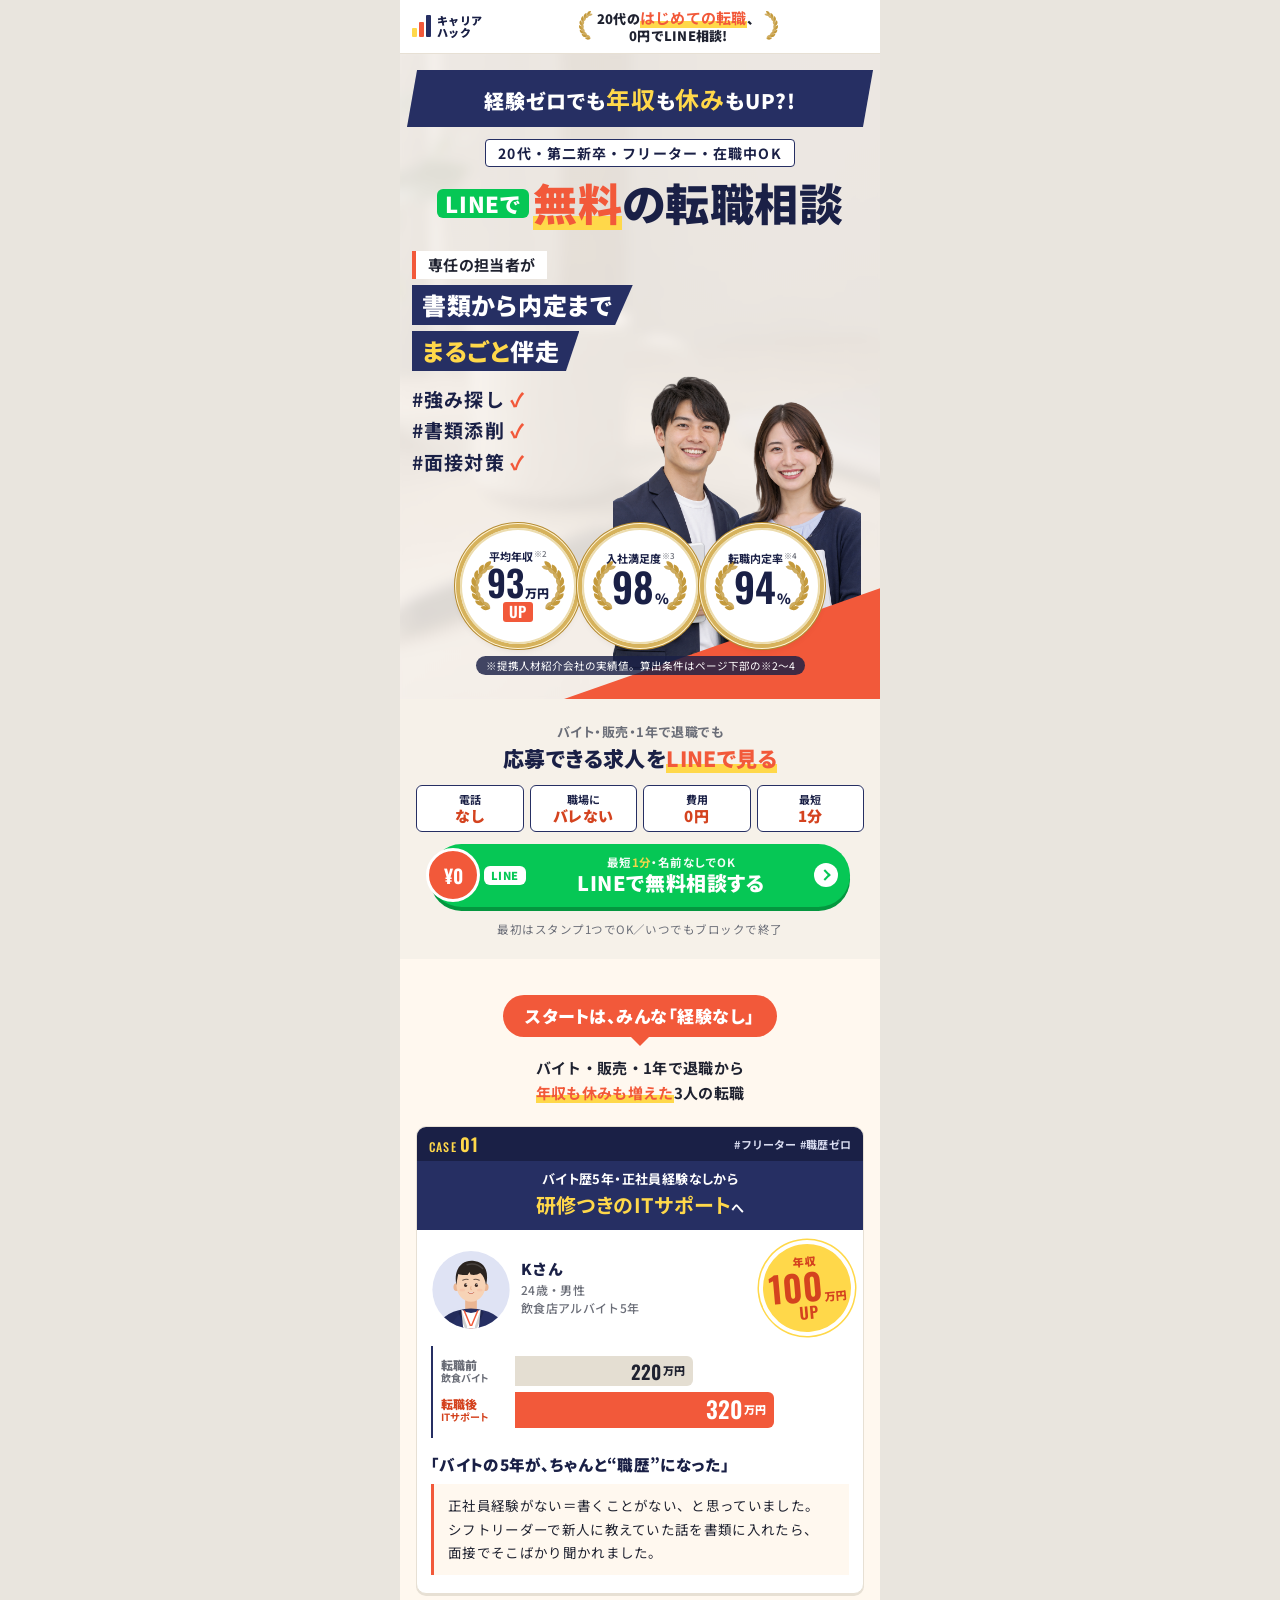
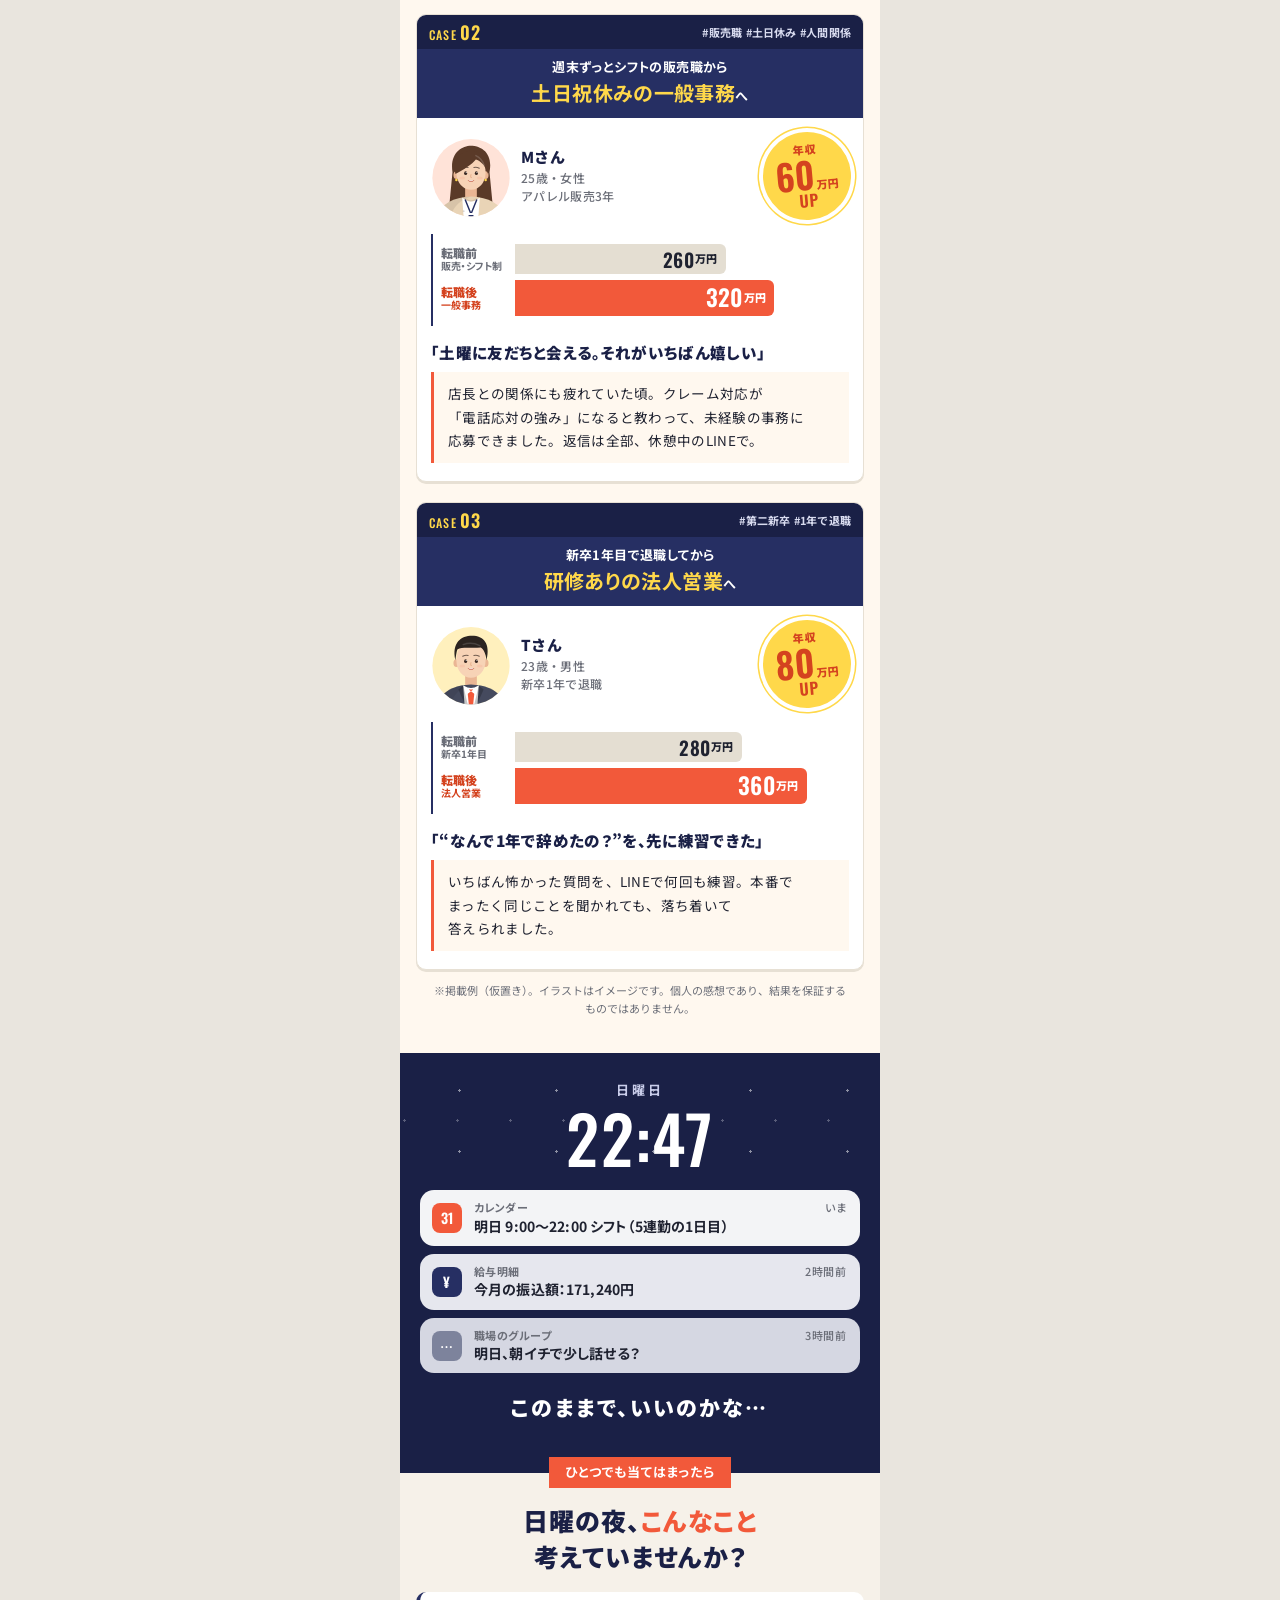
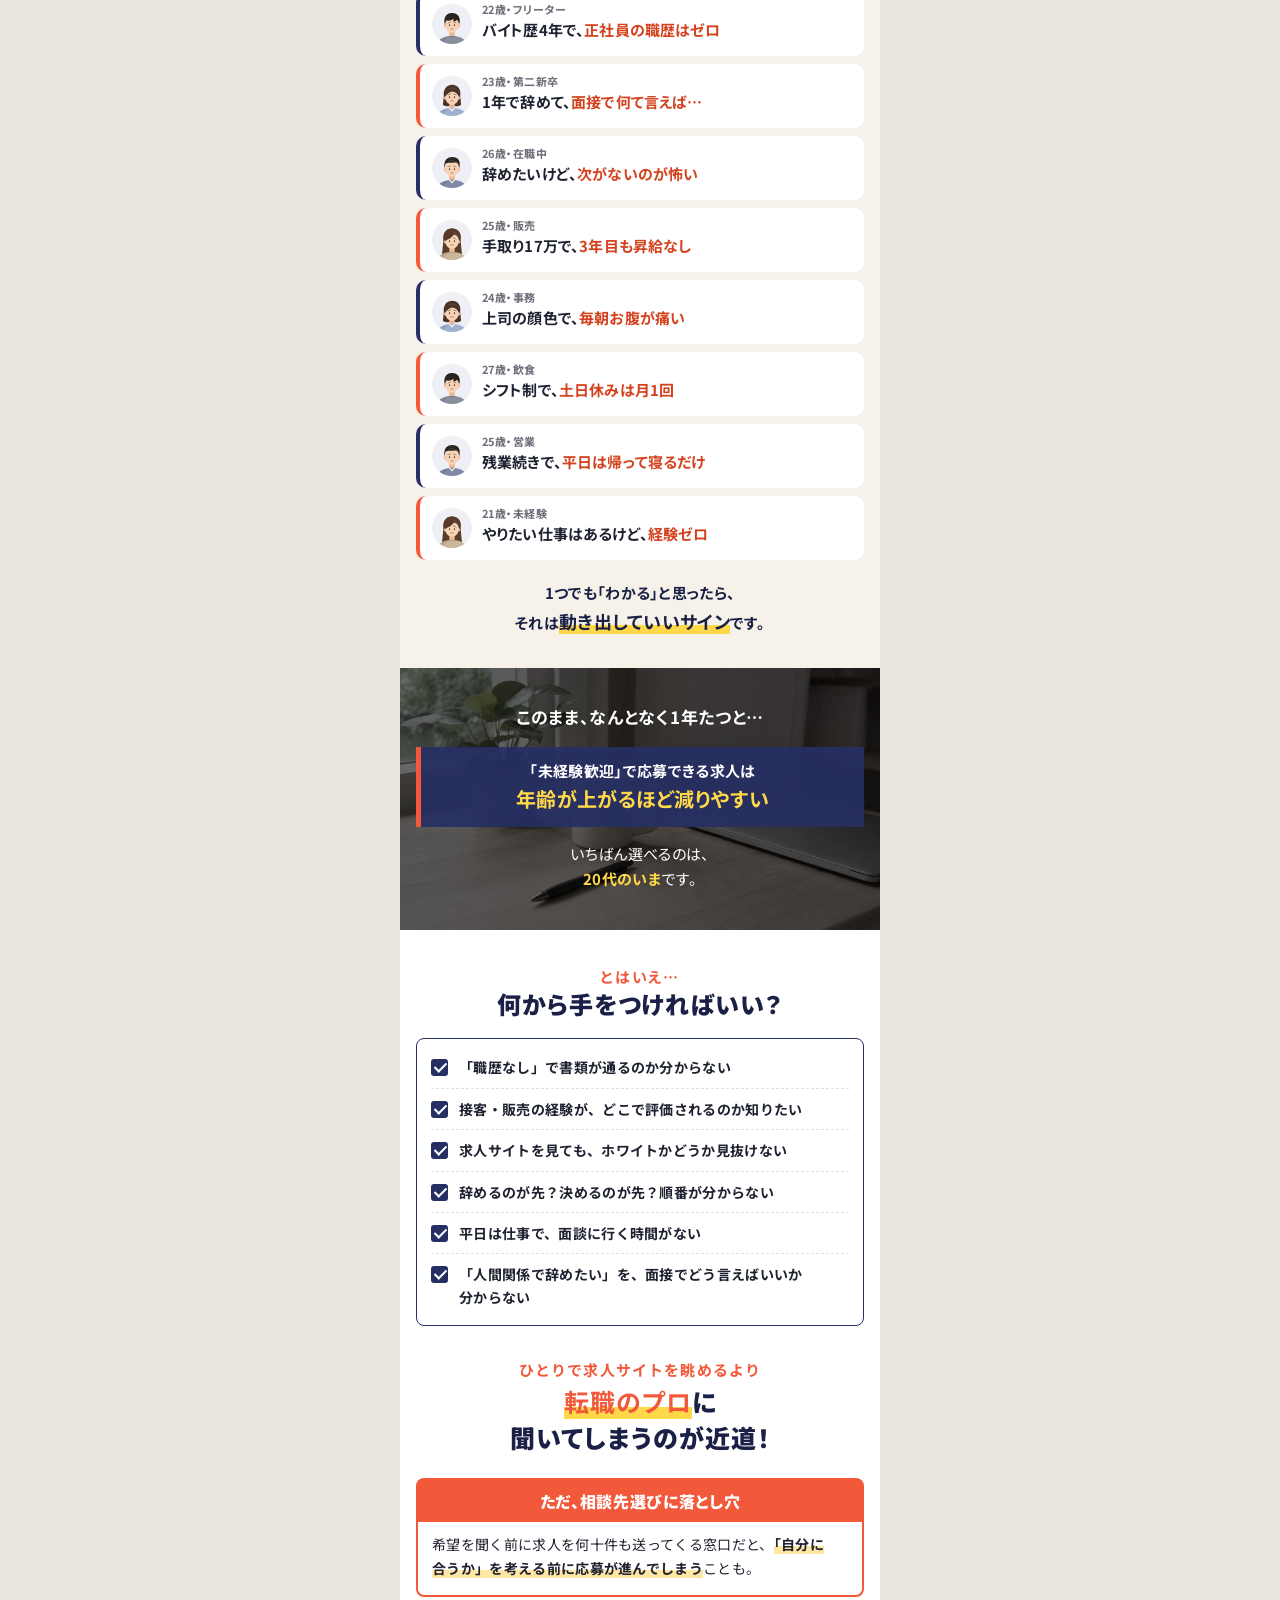
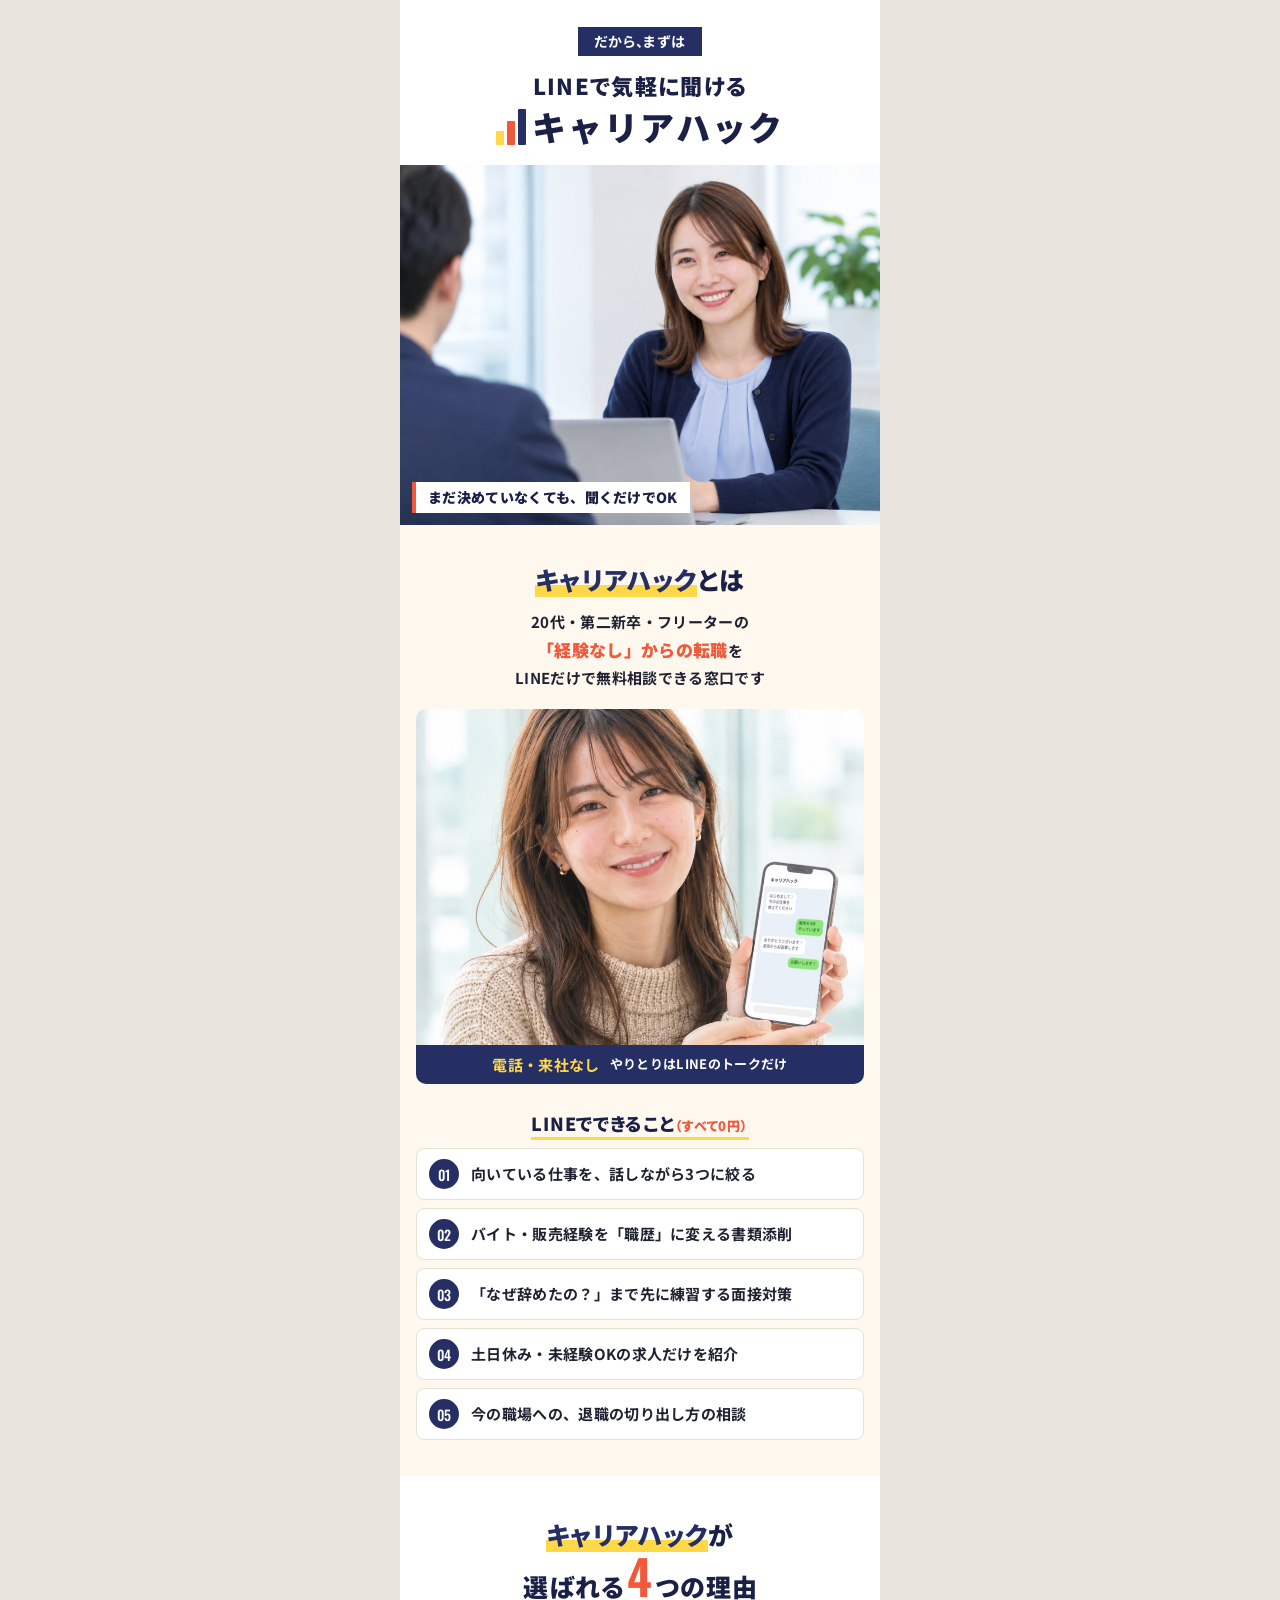
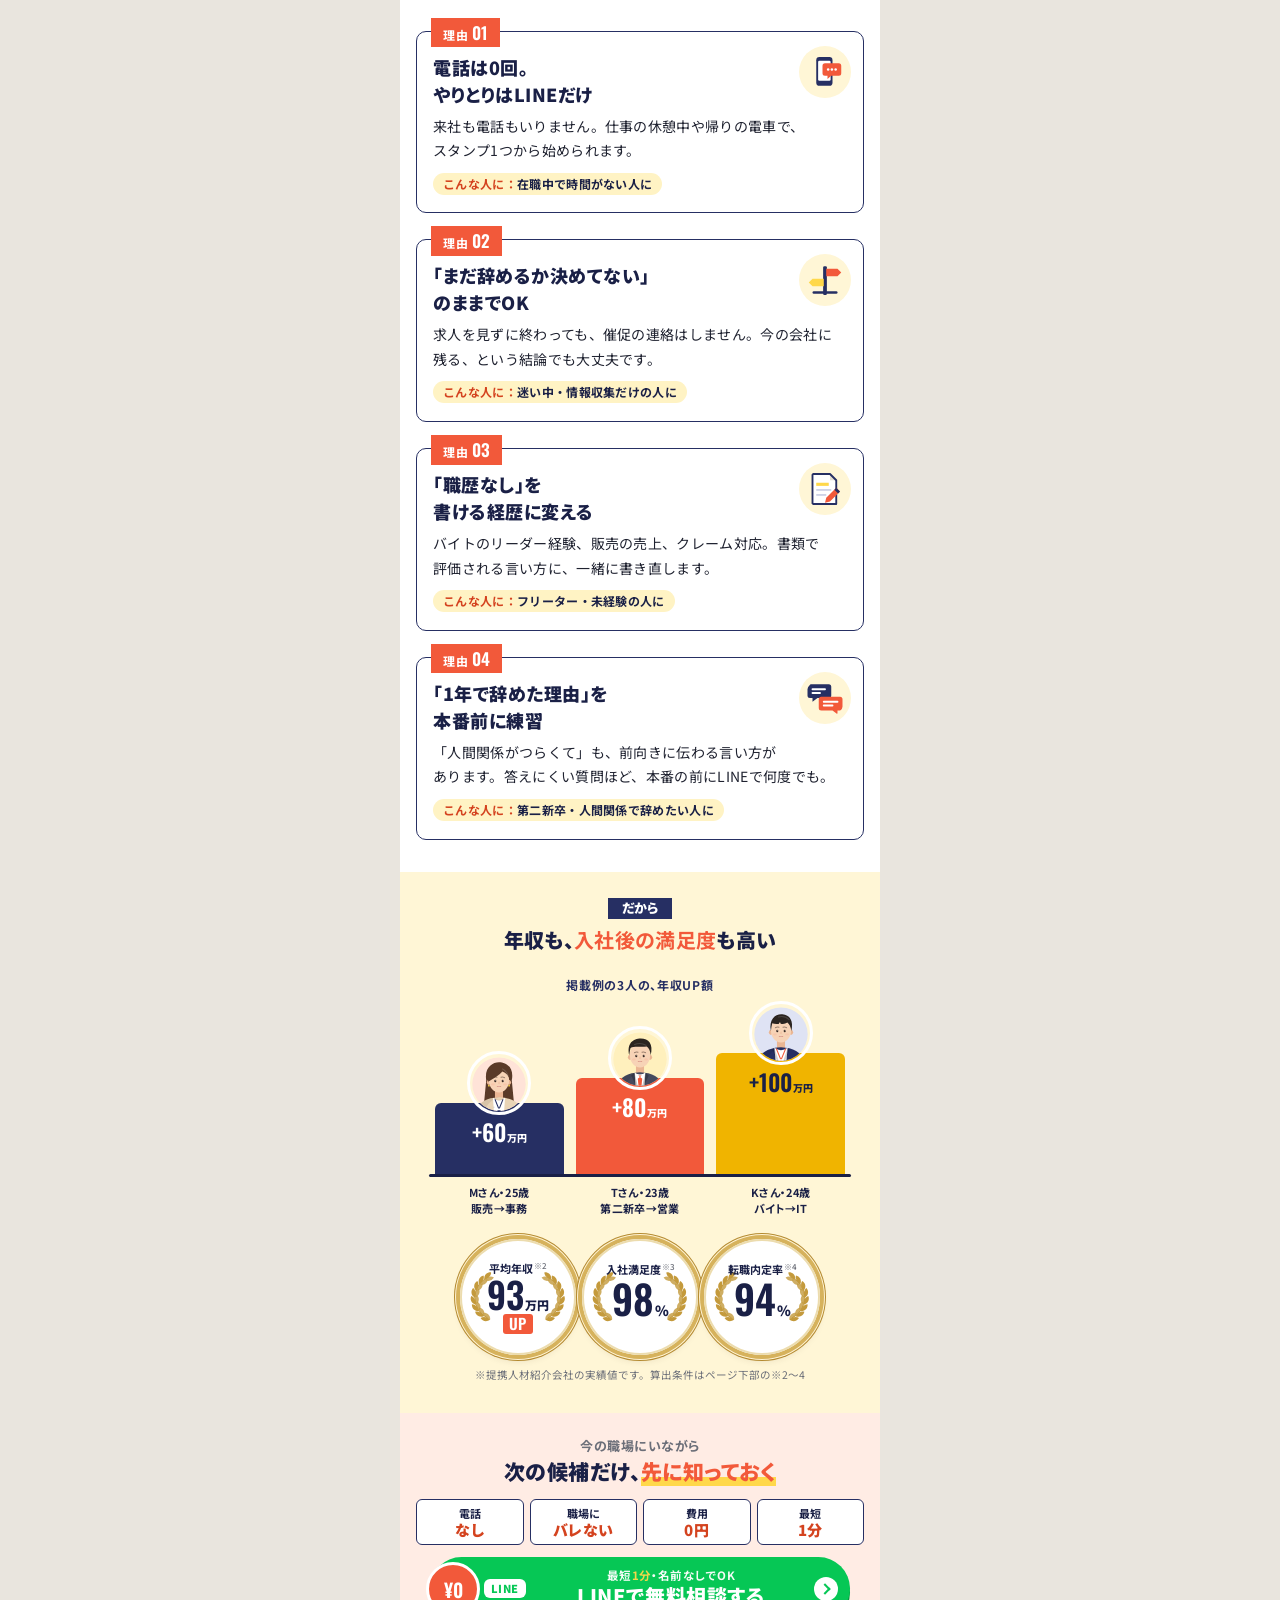
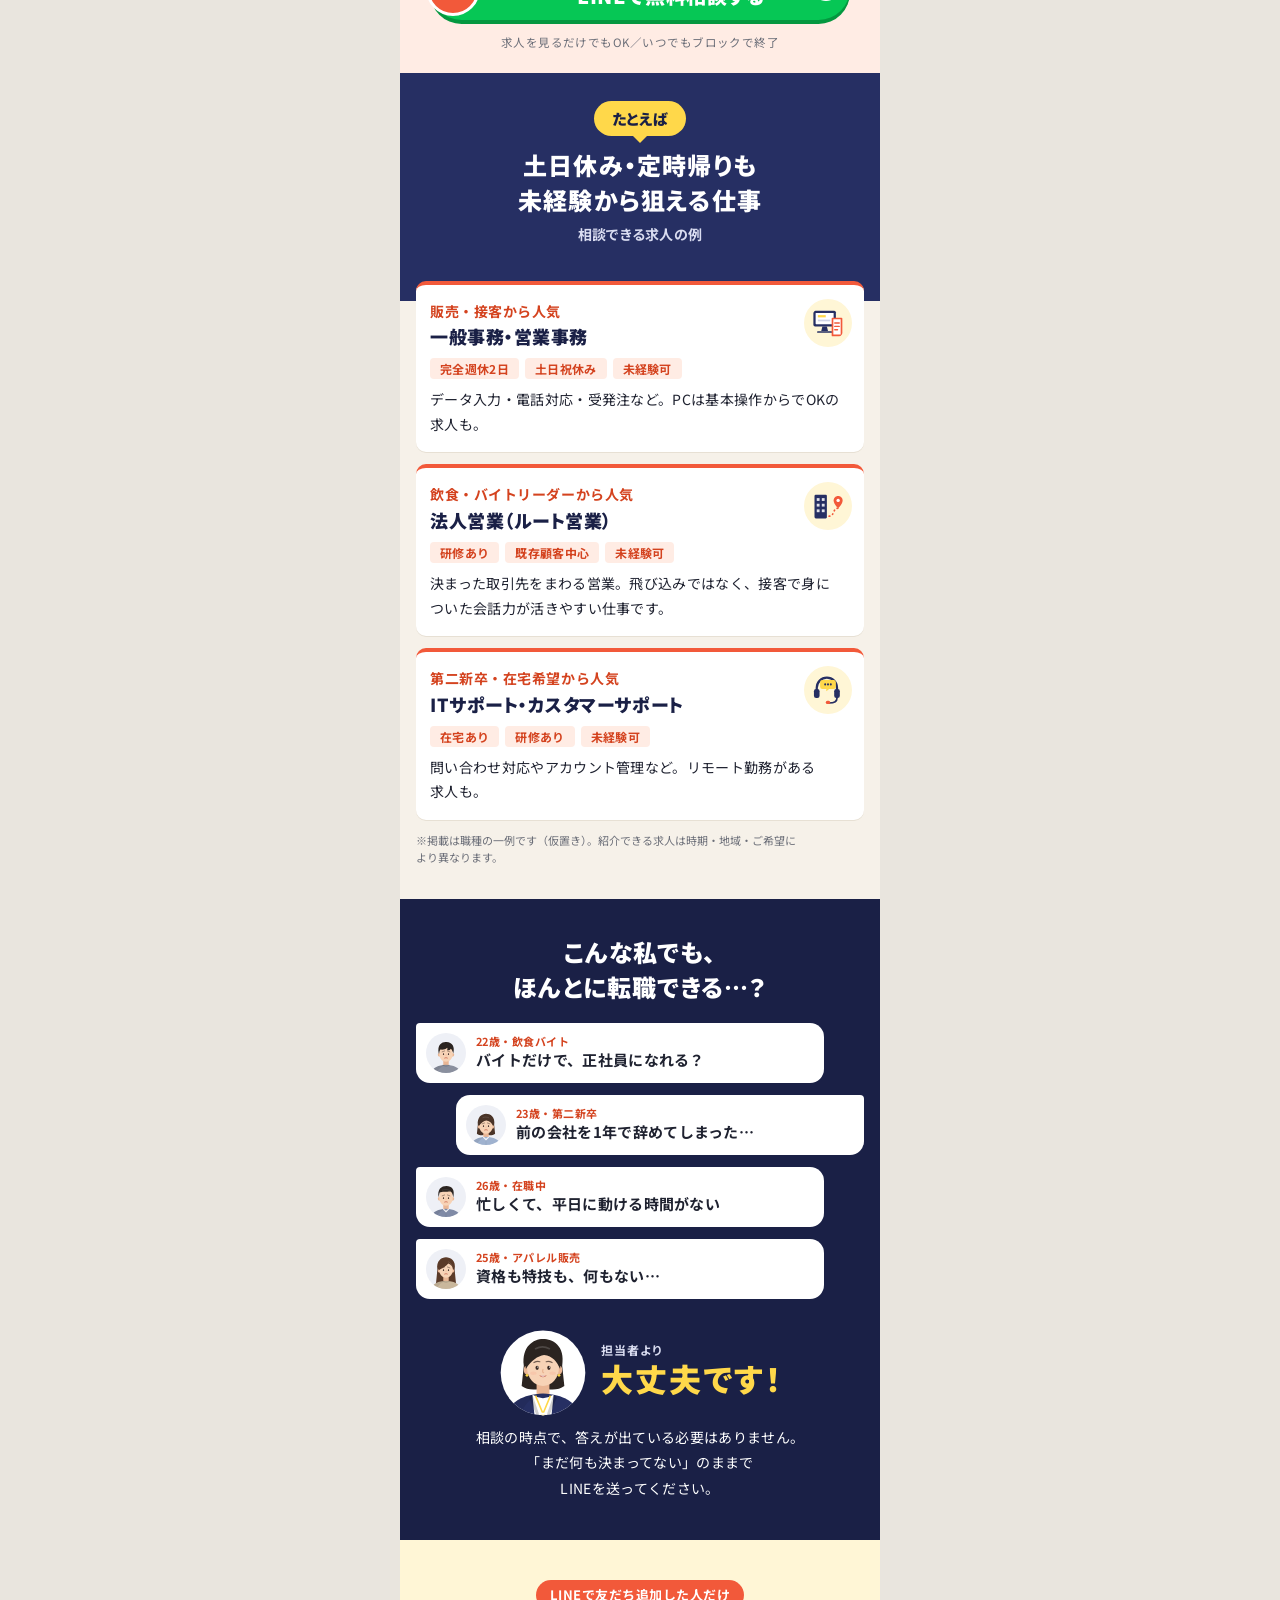
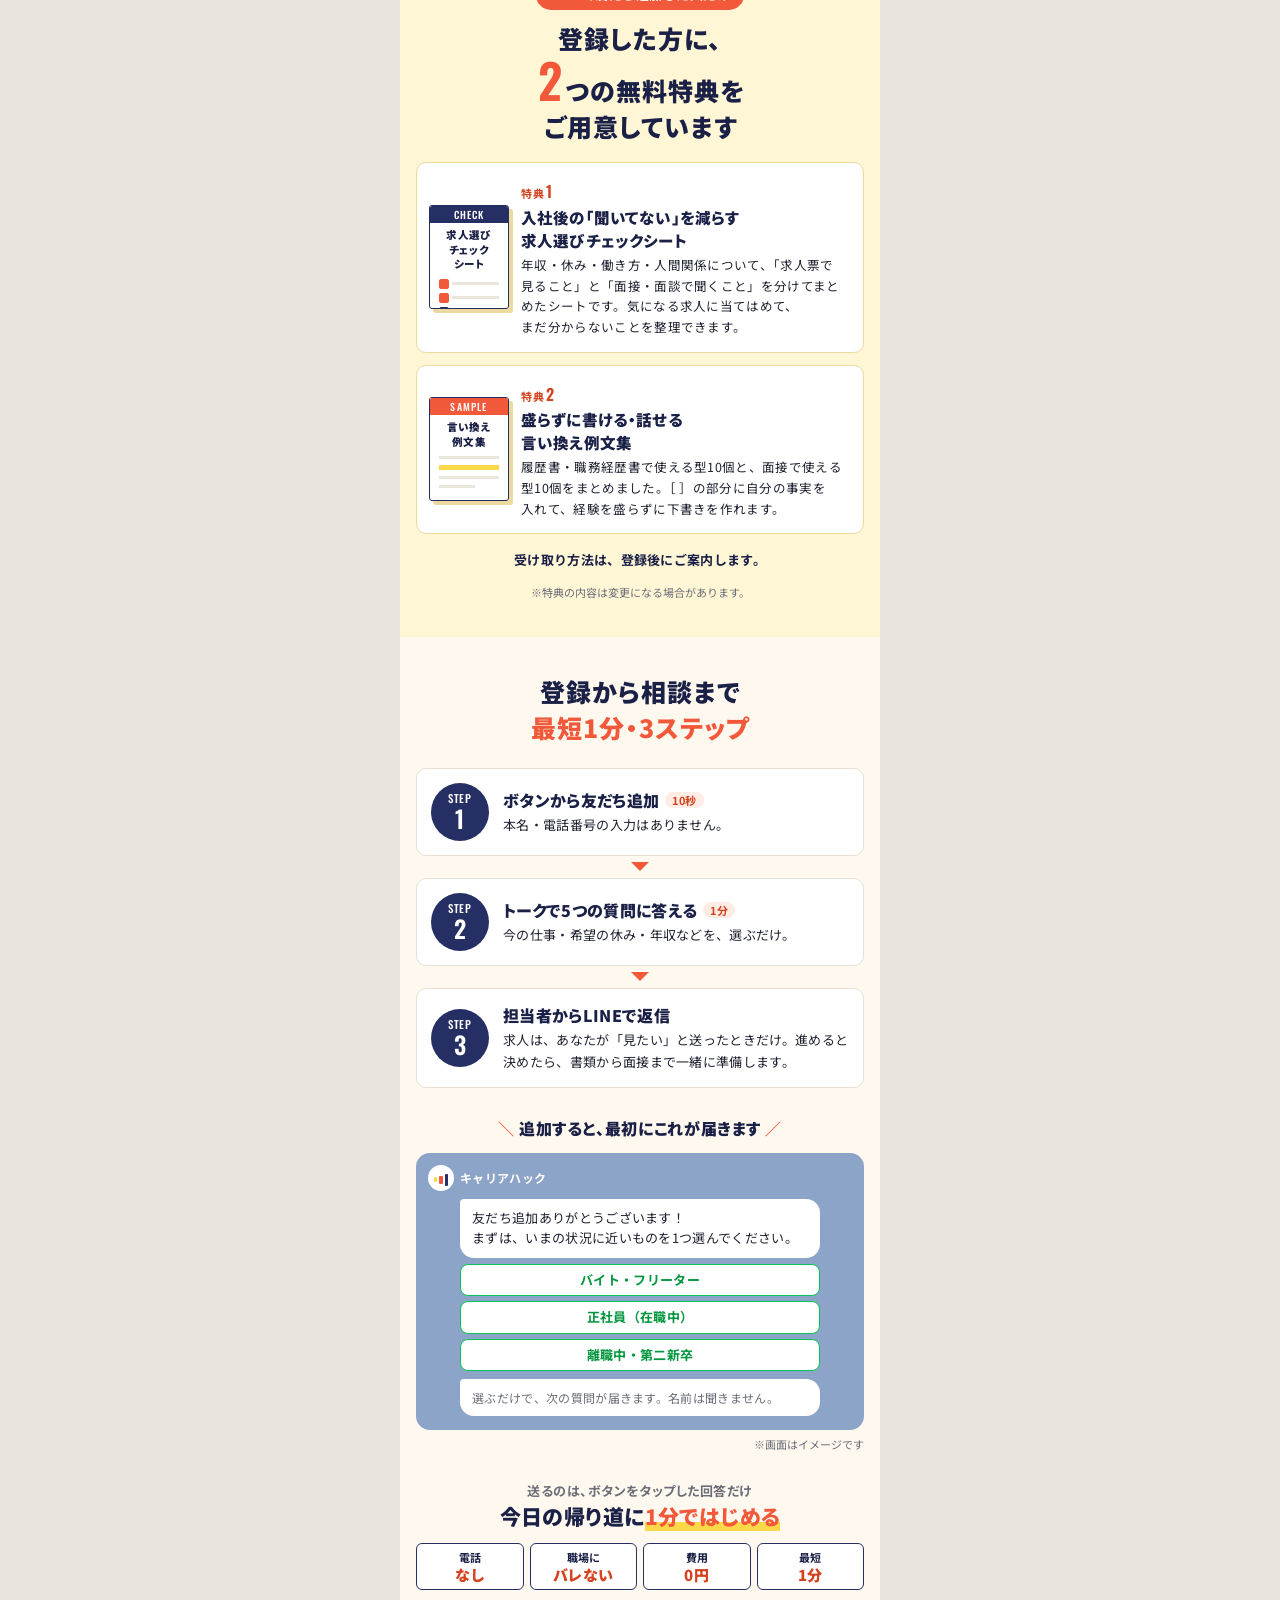
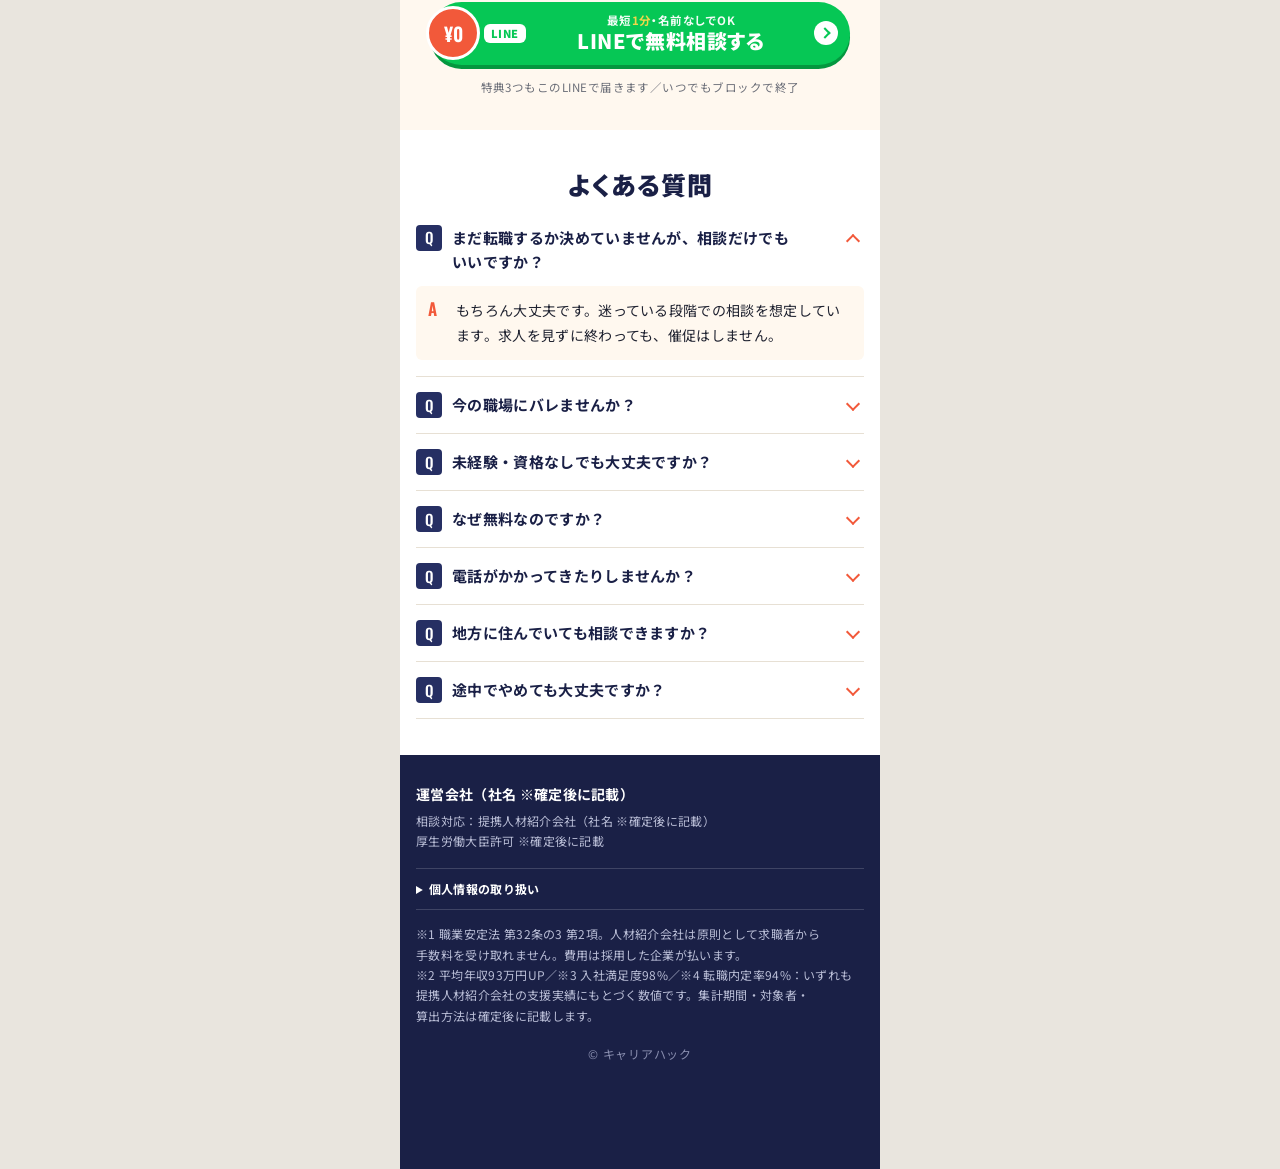
==== commit 59519041: "Replace P3 perk cards with approved plan A copy Co-Authored-By: Claude Opus 5.5 <noreply@anthropic.c" ====
--- a/docs/index.html
+++ b/docs/index.html
@@ -265,12 +265,12 @@
 <!-- 仮置き: 配布物が確定したら名前・中身を合わせる -->
 <section class="gift">
   <p class="gift-cap">LINEで友だち追加した人だけ</p>
-  <h2 class="sec-h">いま登録すると届く<br><em class="num">3</em>つの無料特典</h2>
+  <h2 class="sec-h">登録した方に、<br><em class="num">2</em>つの無料特典を<br>ご用意しています</h2>
   <ol class="gift-list">
-    <li><div class="g-doc"><i>CHECK</i><b>向いてる仕事<br>チェック</b><span class="gd-ck"><u class="on"></u><u class="on"></u><u></u></span></div><div class="g-tx"><span class="g-no">特典<b>1</b></span><h3>10問でわかる<br>「向いてる仕事」チェック</h3><p>「やりたいことが分からない」人へ。<br>答えるだけで、向いている職種の<span class="nw">候補が分かります。</span></p></div></li>
-    <li><div class="g-doc c"><i>SAMPLE</i><b>職歴なしの<br>書き方例文</b><span class="gd-tx"><u></u><u class="mk"></u><u></u><u class="s"></u></span></div><div class="g-tx"><span class="g-no">特典<b>2</b></span><h3>バイト・販売経験の<br>書き方 例文集</h3><p>「職歴なし」でも埋まる、<span class="nw">履歴書・</span><span class="nw">職務経歴書の例文。</span><span class="nw">言い回しを</span><span class="nw">そのまま使えます。</span></p></div></li>
-    <li><div class="g-doc n"><i>Q&amp;A</i><b>面接の質問<br>30と答え方</b><span class="gd-qa"><u data-q="Q"></u><u data-q="A"></u><u data-q="Q"></u></span></div><div class="g-tx"><span class="g-no">特典<b>3</b></span><h3>面接で聞かれる質問30と<br>答え方の型</h3><p><span class="nw">「なぜ1年で辞めた？」</span><span class="nw">「なぜ正社員に？」</span>など、<span class="nw">答えにくい質問ほど</span><span class="nw">先に準備できます。</span></p></div></li>
+    <li><div class="g-doc"><i>CHECK</i><b>求人選び<br>チェック<br>シート</b><span class="gd-ck"><u class="on"></u><u class="on"></u><u></u></span></div><div class="g-tx"><span class="g-no">特典<b>1</b></span><h3>入社後の「聞いてない」を減らす <br>求人選びチェックシート</h3><p>年収・休み・働き方・人間関係について、「求人票で見ること」と「面接・面談で聞くこと」を分けてまとめたシートです。気になる求人に当てはめて、まだ分からないことを整理できます。</p></div></li>
+    <li><div class="g-doc c"><i>SAMPLE</i><b>言い換え<br>例文集</b><span class="gd-tx"><u></u><u class="mk"></u><u></u><u class="s"></u></span></div><div class="g-tx"><span class="g-no">特典<b>2</b></span><h3>盛らずに書ける・話せる <br>言い換え例文集</h3><p>履歴書・職務経歴書で使える型10個と、面接で使える型10個をまとめました。［ ］の部分に自分の事実を入れて、経験を盛らずに下書きを作れます。</p></div></li>
   </ol>
+  <p class="gift-how">受け取り方法は、登録後にご案内します。</p>
   <p class="fine">※特典の内容は変更になる場合があります。</p>
 </section>
 
--- a/docs/style.css
+++ b/docs/style.css
@@ -183,7 +183,7 @@
 .worry { background: var(--sand); padding: 0 0 0; }
 /* 悩み帯の頭: 日曜の夜のロック画面（顔写真は使わない） */
 .sunday { position: relative; margin: 0; padding: 30px 20px 50px; background: var(--navy-d); color: #fff; text-align: center; overflow: hidden; }
-.sunday::before { content: ''; position: absolute; inset: 0 0 52% 0; background-image: radial-gradient(circle, rgba(255,255,255,.5) 1px, transparent 1.4px), radial-gradient(circle, rgba(255,255,255,.28) 1px, transparent 1.4px); background-size: 97px 61px, 53px 89px; background-position: 11px 7px, 31px 23px; pointer-events: none; }
+.sunday::before { content: ''; position: absolute; inset: 0 0 64% 0; background-image: radial-gradient(circle, rgba(255,255,255,.5) 1px, transparent 1.4px), radial-gradient(circle, rgba(255,255,255,.28) 1px, transparent 1.4px); background-size: 97px 61px, 53px 89px; background-position: 11px 7px, 31px 23px; pointer-events: none; }
 .sun-time { position: relative; font-family: var(--num); font-size: 66px; font-weight: 500; line-height: 1; letter-spacing: .02em; }
 .sun-time small { display: block; font-family: 'Noto Sans JP', sans-serif; font-size: 13px; font-weight: 700; letter-spacing: .24em; color: #c9cdea; margin-bottom: 8px; }
 .notif { position: relative; margin-top: 20px; display: grid; gap: 8px; text-align: left; }
@@ -354,6 +354,7 @@
 .gift-list h3 { font-size: 15.5px; font-weight: 900; line-height: 1.45; color: var(--navy-d); letter-spacing: .01em; font-feature-settings: 'palt'; }
 .gift-list p { font-size: 12.5px; line-height: 1.65; margin-top: 4px; }
 .gift .fine { text-align: center; }
+.gift-how { margin-top: 14px; font-size: 13px; font-weight: 700; text-align: center; color: var(--navy-d); }
 
 /* ---------- 10 FAQ ---------- */
 .faq { padding: 36px 16px; background: #fff; }
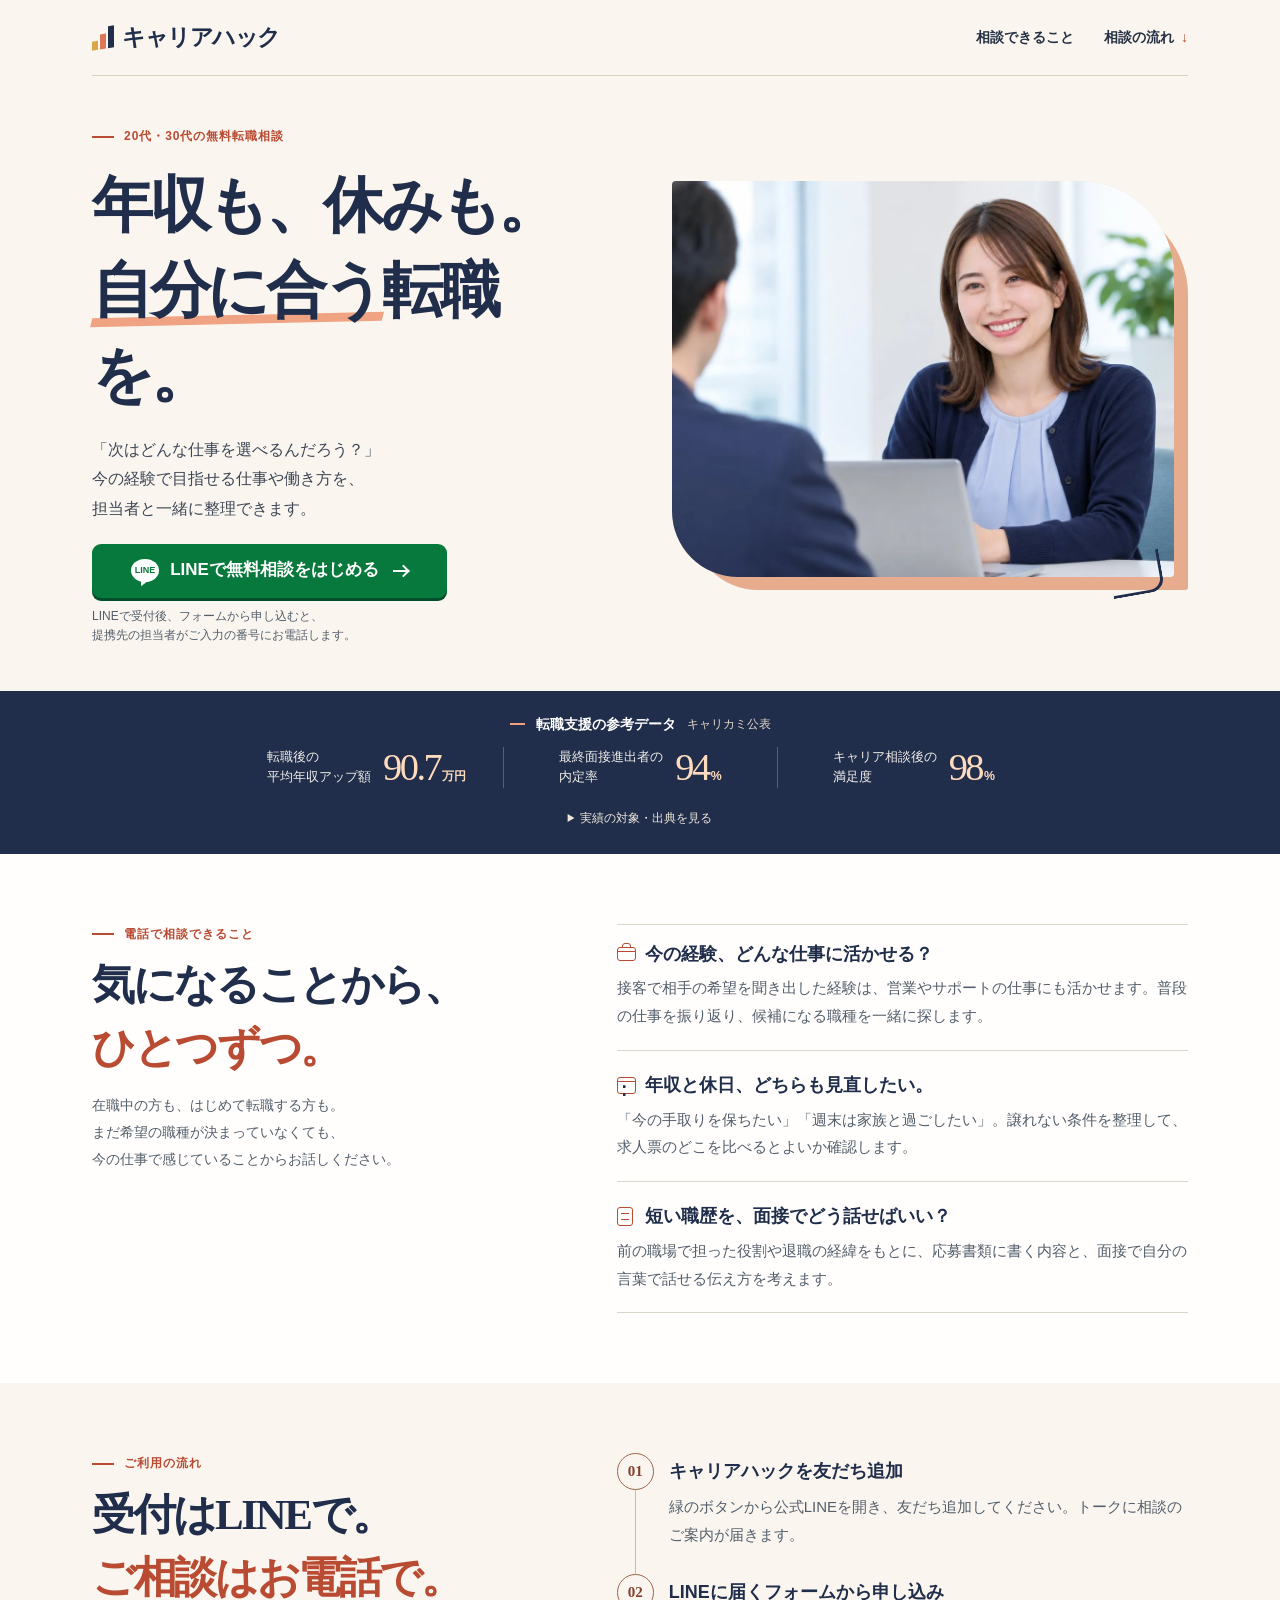
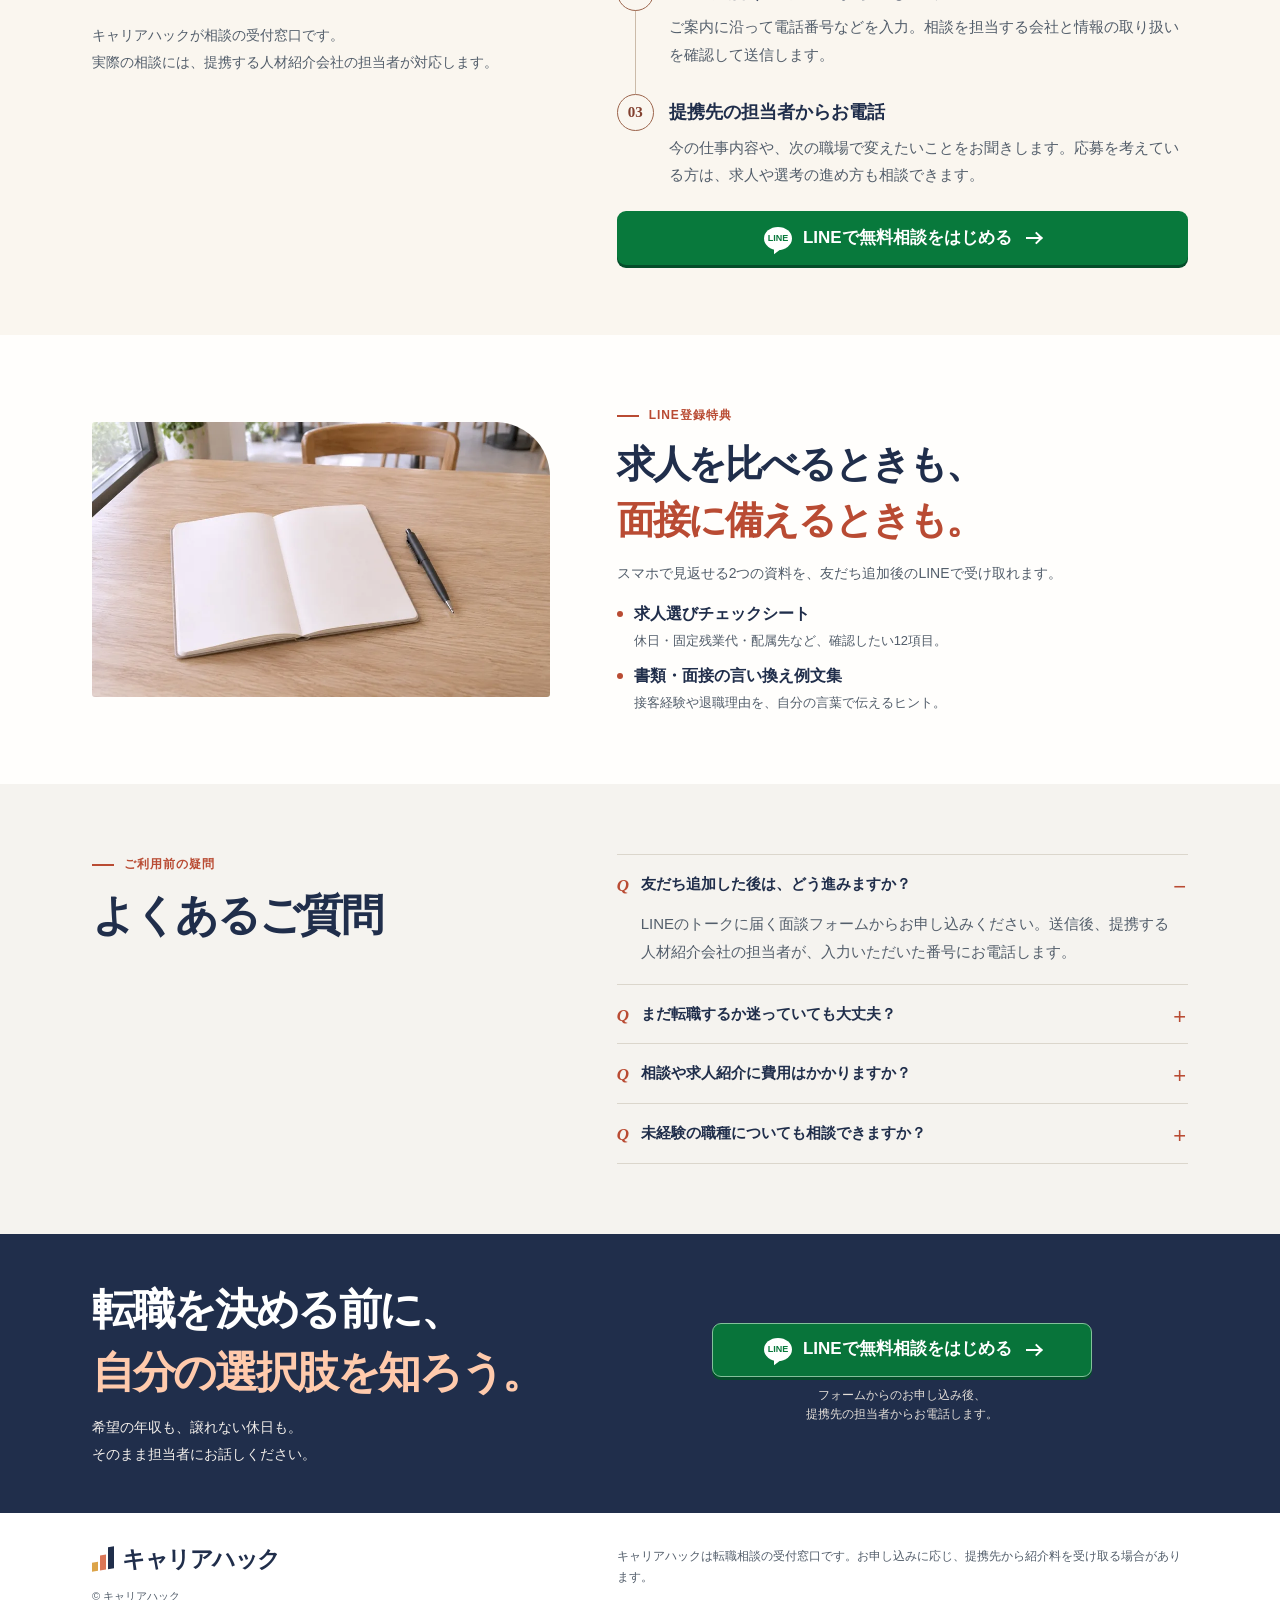
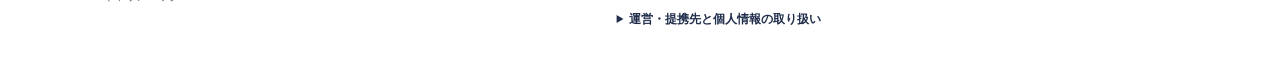
==== commit d9d01a2a: "Update LP from ChatGPT zip: new layout, lp.js, images, gift PDFs, LINE messages" ====
--- a/docs/index.html
+++ b/docs/index.html
@@ -1,402 +1,134 @@
 <!doctype html>
 <html lang="ja">
 <head>
-<meta charset="utf-8">
-<meta name="viewport" content="width=device-width, initial-scale=1">
-<title>未経験からの転職をLINEで完全無料相談｜キャリアハック</title>
-<meta name="description" content="第二新卒・未経験・フリーターOK。20代の転職を、LINEで完全無料相談。営業電話なし・ブロックで終了。">
-<meta name="robots" content="noindex">
-<link rel="preconnect" href="https://fonts.googleapis.com">
-<link rel="preconnect" href="https://fonts.gstatic.com" crossorigin>
-<link rel="stylesheet" href="https://fonts.googleapis.com/css2?family=Noto+Sans+JP:wght@400;500;700;900&family=Oswald:wght@500;600&display=swap">
-<link rel="stylesheet" href="style.css">
-<script src="config.js"></script>
-<script>
-  // 描画前にアカウントを決める（LINEのURLだけに使う）
-  (function () {
-    var C = window.LP_CONFIG || { accounts: {} };
-    var q = new URLSearchParams(location.search);
-    var key = (q.get('a') || q.get('src') || '').toLowerCase();
-    if (!Object.prototype.hasOwnProperty.call(C.accounts, key)) key = C.defaultAccount;
-    window.LP_ACCOUNT = key;
-  })();
-</script>
+  <meta charset="utf-8">
+  <meta name="viewport" content="width=device-width, initial-scale=1, viewport-fit=cover">
+  <meta name="theme-color" content="#faf6ef">
+  <meta name="robots" content="noindex">
+  <title>キャリアハック｜20代・30代の無料転職相談</title>
+  <meta name="description" content="希望の年収や休日、今の経験を活かせる仕事を、転職の担当者と一緒に整理。キャリアハックのLINEで受け付け、フォームからのお申し込み後に提携先の担当者がお電話します。">
+  <link rel="stylesheet" href="style.css">
+  <link rel="preload" as="image" href="img/consult.webp">
+  <script src="config.js" defer></script>
+  <script src="lp.js" defer></script>
 </head>
-<body>
-<!-- 共通の図形（月桂樹・人物アイコン） -->
-<svg width="0" height="0" style="position:absolute" aria-hidden="true">
-  <defs>
-    <linearGradient id="gold" x1="0" y1="0" x2="0" y2="1"><stop offset="0" stop-color="#f1d27a"/><stop offset=".5" stop-color="#c99a3b"/><stop offset="1" stop-color="#a87a22"/></linearGradient>
-  </defs>
-  <symbol id="laurel" viewBox="4 4 52 96"><path d="M42 93A46 46 0 0 1 40 11" fill="none" stroke="currentColor" stroke-width="2"/><g fill="currentColor"><g transform="rotate(-64 62 52)"><path d="M16 58c-9-4-10-13-6-19c6 3 8 11 6 19z"/><path d="M16 58c9-4 10-13 6-19c-6 3-8 11-6 19z" opacity=".8"/></g><g transform="rotate(-46 62 52)"><path d="M16 58c-9-4-10-13-6-19c6 3 8 11 6 19z"/><path d="M16 58c9-4 10-13 6-19c-6 3-8 11-6 19z" opacity=".8"/></g><g transform="rotate(-28 62 52)"><path d="M16 58c-9-4-10-13-6-19c6 3 8 11 6 19z"/><path d="M16 58c9-4 10-13 6-19c-6 3-8 11-6 19z" opacity=".8"/></g><g transform="rotate(-10 62 52)"><path d="M16 58c-9-4-10-13-6-19c6 3 8 11 6 19z"/><path d="M16 58c9-4 10-13 6-19c-6 3-8 11-6 19z" opacity=".8"/></g><g transform="rotate(8 62 52)"><path d="M16 58c-9-4-10-13-6-19c6 3 8 11 6 19z"/><path d="M16 58c9-4 10-13 6-19c-6 3-8 11-6 19z" opacity=".8"/></g><g transform="rotate(26 62 52)"><path d="M16 58c-9-4-10-13-6-19c6 3 8 11 6 19z"/><path d="M16 58c9-4 10-13 6-19c-6 3-8 11-6 19z" opacity=".8"/></g><g transform="rotate(44 62 52)"><path d="M16 58c-9-4-10-13-6-19c6 3 8 11 6 19z"/><path d="M16 58c9-4 10-13 6-19c-6 3-8 11-6 19z" opacity=".8"/></g><g transform="rotate(62 62 52)"><path d="M16 58c-9-4-10-13-6-19c6 3 8 11 6 19z"/><path d="M16 58c9-4 10-13 6-19c-6 3-8 11-6 19z" opacity=".8"/></g></g></symbol>
-</svg>
-<main class="page">
+<body id="top">
+  <a class="skip" href="#main">本文へ</a>
+  <header class="mast">
+    <div class="wrap mast-inner">
+      <a class="brand" href="#top" aria-label="キャリアハック トップ"><span class="mark" aria-hidden="true"><i></i><i></i><i></i></span>キャリアハック</a>
+      <nav aria-label="ページ内メニュー"><a class="wide-link" href="#consult">相談できること</a><a href="#flow">相談の流れ <span aria-hidden="true">↓</span></a></nav>
+    </div>
+  </header>
 
-<!-- ============ 0 ヘッダー（A1: ロゴ＋月桂樹の一行。文言は言い換え・ロゴは自社） ============ -->
-<header class="top">
-  <p class="logo"><span class="logo-mark" aria-hidden="true"><i></i><i></i><i></i></span>キャリア<br>ハック</p>
-  <p class="laurel"><svg class="lf" aria-hidden="true"><use href="#laurel"/></svg><span>20代の<b>はじめての転職</b>、<br>0円でLINE相談!</span><svg class="lf r" aria-hidden="true"><use href="#laurel"/></svg></p>
-</header>
+  <main id="main">
+    <section class="hero" aria-labelledby="hero-title">
+      <div class="wrap hero-layout">
+        <div class="hero-text">
+          <p class="audience"><span class="rule" aria-hidden="true"></span>20代・30代の無料転職相談</p>
+          <h1 id="hero-title">年収も、休みも。<br><span class="swash">自分に合う</span>転職を。</h1>
+          <p class="hero-lead">「次はどんな仕事を選べるんだろう？」<br>今の経験で目指せる仕事や働き方を、<br>担当者と一緒に整理できます。</p>
+        </div>
+        <div class="hero-art">
+          <div class="photo-wrap"><img src="img/consult.webp" fetchpriority="high" decoding="async" width="1100" height="825" alt="明るい相談スペースで、相談者の話を聞く担当者のイメージ"></div>
+          <span class="photo-arc" aria-hidden="true"></span>
+        </div>
+        <div class="hero-action">
+          <a class="btn" data-cta="hero" href="#consult-status"><span class="line-icon" aria-hidden="true">LINE</span><span>LINEで無料相談をはじめる</span><i class="arrow" aria-hidden="true"></i></a>
+          <p class="under">LINEで受付後、フォームから申し込むと、<br>提携先の担当者がご入力の番号にお電話します。</p>
+        </div>
+      </div>
+    </section>
 
-<!-- ============ 1 FV（参考LP A1とほぼ同じ構成。人物だけ男女ペア） ============ -->
-<section class="fv">
-  <p class="fv-band"><span>経験ゼロでも<b>年収</b>も<b>休み</b>もUP?!</span></p>
-  <p class="fv-target">20代・第二新卒・フリーター・在職中OK</p>
-  <h1 class="fv-h"><span class="k">LINEで</span><em>無料</em>の転職相談</h1>
-  <div class="fv-body">
-    <!-- 人物: 男女ペアの切り抜きPNG（透過・20代・オフィスカジュアル）を img/fv_pair.png に置けば表示される。無い間は差し替え枠の図 -->
-    <div class="fv-photo">
-      <svg class="ph" viewBox="0 0 300 400" aria-hidden="true">
-        <path d="M6 400c4-92 42-124 99-130 57 6 95 38 99 130z" fill="#2c4a86"/><path d="M84 272l21 60 21-60z" fill="#fff"/>
-        <rect x="94" y="232" width="22" height="42" fill="#f0c9a8"/><ellipse cx="105" cy="204" rx="34" ry="40" fill="#f6d5b8"/>
-        <path d="M71 200c-5-40 19-50 37-48 24-2 38 18 32 46-6-16-22-22-36-20-14 0-26 8-33 22z" fill="#2a2421"/>
-        <path d="M164 225c-6-50 21-45 36-45s42-5 36 45l4 70H160z" fill="#4a3428"/>
-        <path d="M108 400c6-84 42-110 92-116 50 6 86 32 92 116z" fill="#f3f1ec"/><path d="M168 300l32 56 32-56" fill="none" stroke="#8fb0dc" stroke-width="12"/>
-        <rect x="190" y="248" width="20" height="40" fill="#f0c9a8"/><ellipse cx="200" cy="222" rx="31" ry="37" fill="#f6d5b8"/>
-        <path d="M169 215c1-25 17-31 31-31s31 8 31 31c-11-15-26-19-41-15-8 3-16 8-21 15z" fill="#4a3428"/>
-        <g fill="#3a2c26"><circle cx="93" cy="208" r="3.2"/><circle cx="117" cy="208" r="3.2"/><circle cx="189" cy="226" r="3"/><circle cx="211" cy="226" r="3"/></g>
-        <g fill="none" stroke="#c46a5a" stroke-width="2.6" stroke-linecap="round"><path d="M95 223q10 9 20 0"/><path d="M191 240q9 8 18 0"/></g>
-      </svg>
-      <img src="img/fv_pair.png" alt="笑顔の20代の男女" width="900" height="1200" fetchpriority="high" onerror="this.remove()">
-      <p class="ph-note">写真差し替え枠（男女ペア）</p>
+    <section class="evidence" aria-label="キャリカミが公表している転職支援の参考実績">
+      <div class="wrap">
+        <h2><span class="rule" aria-hidden="true"></span>転職支援の参考データ <span class="source-name">キャリカミ公表</span></h2>
+        <dl class="numbers">
+          <div><dt>転職後の<br>平均年収アップ額</dt><dd><span>90.7</span><small>万円</small></dd></div>
+          <div><dt>最終面接進出者の<br>内定率</dt><dd><span>94</span><small>%</small></dd></div>
+          <div><dt>キャリア相談後の<br>満足度</dt><dd><span>98</span><small>%</small></dd></div>
+        </dl>
+        <details class="data-notes"><summary>実績の対象・出典を見る</summary><p>年収と内定率は、キャリカミ経由で転職活動を完了した方の集計（2026年5月時点）。年収は転職前後の差の平均、内定率は最終面接に進んだ方のうち内定を得た方の割合です。満足度は同サービスのキャリア相談後アンケートによるものです。各数値はキャリカミ全体の公表値です。</p><p class="source-links"><a href="https://career-coming.com/tenshoku/about-career-coming/" target="_blank" rel="noopener">サービス概要</a><a href="https://career-coming.com/tenshoku/faq/" target="_blank" rel="noopener">指標の定義</a><a href="https://career-coming.com/tenshoku/our-strengths/" target="_blank" rel="noopener">相談満足度</a></p></details>
+      </div>
+    </section>
+
+    <section class="section consult" id="consult" aria-labelledby="consult-title">
+      <div class="wrap two-col">
+        <div class="intro">
+          <p class="eyeline">電話で相談できること</p>
+          <h2 id="consult-title">気になることから、<br><em>ひとつずつ。</em></h2>
+          <p>在職中の方も、はじめて転職する方も。<br>まだ希望の職種が決まっていなくても、<br>今の仕事で感じていることからお話しください。</p>
+        </div>
+        <div class="topics">
+          <article><h3><span class="topic-icon icon-work" aria-hidden="true"></span>今の経験、どんな仕事に活かせる？</h3><p>接客で相手の希望を聞き出した経験は、営業やサポートの仕事にも活かせます。普段の仕事を振り返り、候補になる職種を一緒に探します。</p></article>
+          <article><h3><span class="topic-icon icon-cal" aria-hidden="true"></span>年収と休日、どちらも見直したい。</h3><p>「今の手取りを保ちたい」「週末は家族と過ごしたい」。譲れない条件を整理して、求人票のどこを比べるとよいか確認します。</p></article>
+          <article><h3><span class="topic-icon icon-doc" aria-hidden="true"></span>短い職歴を、面接でどう話せばいい？</h3><p>前の職場で担った役割や退職の経緯をもとに、応募書類に書く内容と、面接で自分の言葉で話せる伝え方を考えます。</p></article>
+        </div>
+      </div>
+    </section>
+
+    <section class="section flow" id="flow" aria-labelledby="flow-title">
+      <div class="wrap two-col">
+        <div class="intro">
+          <p class="eyeline">ご利用の流れ</p>
+          <h2 id="flow-title">受付はLINEで。<br><em>ご相談はお電話で。</em></h2>
+          <p>キャリアハックが相談の受付窓口です。<br>実際の相談には、提携する人材紹介会社の<br class="narrow-break">担当者が対応します。</p>
+        </div>
+        <div class="flow-content">
+          <ol class="steps">
+            <li><span class="step" aria-hidden="true">01</span><div><h3>キャリアハックを友だち追加</h3><p>緑のボタンから公式LINEを開き、友だち追加してください。トークに相談のご案内が届きます。</p></div></li>
+            <li><span class="step" aria-hidden="true">02</span><div><h3>LINEに届くフォームから申し込み</h3><p>ご案内に沿って電話番号などを入力。相談を担当する会社と情報の取り扱いを確認して送信します。</p></div></li>
+            <li><span class="step" aria-hidden="true">03</span><div><h3>提携先の担当者からお電話</h3><p>今の仕事内容や、次の職場で変えたいことをお聞きします。応募を考えている方は、求人や選考の進め方も相談できます。</p></div></li>
+          </ol>
+          <a class="btn" data-cta="middle" href="#consult-status"><span class="line-icon" aria-hidden="true">LINE</span><span>LINEで無料相談をはじめる</span><i class="arrow" aria-hidden="true"></i></a>
+        </div>
+      </div>
+    </section>
+
+    <section class="section gifts" aria-labelledby="gift-title">
+      <div class="wrap gift-grid">
+        <div class="gift-photo"><img src="img/hand-note.webp" width="940" height="529" alt="求人の比較に使うノートとペン" loading="lazy" decoding="async"></div>
+        <div class="gifts-copy">
+          <p class="eyeline">LINE登録特典</p>
+          <h2 id="gift-title">求人を比べるときも、<br><em>面接に備えるときも。</em></h2>
+          <p>スマホで見返せる2つの資料を、<br class="narrow-break">友だち追加後のLINEで受け取れます。</p>
+          <dl class="downloads"><div><dt>求人選びチェックシート</dt><dd>休日・固定残業代・配属先など、確認したい12項目。</dd></div><div><dt>書類・面接の言い換え例文集</dt><dd>接客経験や退職理由を、自分の言葉で伝えるヒント。</dd></div></dl>
+        </div>
+      </div>
+    </section>
+
+    <section class="section faq" id="faq" aria-labelledby="faq-title">
+      <div class="wrap two-col">
+        <div class="intro"><p class="eyeline">ご利用前の疑問</p><h2 id="faq-title">よくあるご質問</h2></div>
+        <div class="faq-list">
+          <details open><summary>友だち追加した後は、どう進みますか？</summary><div class="answer">LINEのトークに届く面談フォームからお申し込みください。送信後、提携する人材紹介会社の担当者が、入力いただいた番号にお電話します。</div></details>
+          <details><summary>まだ転職するか迷っていても大丈夫？</summary><div class="answer">はい。今の職場を続ける場合も含めて、希望する働き方や選択肢を整理できます。応募するかどうかは、ご相談のあとにご自身で決められます。</div></details>
+          <details><summary>相談や求人紹介に費用はかかりますか？</summary><div class="answer">ご相談・求人紹介は無料です。採用が決まった際に、求人企業が人材紹介会社に紹介手数料を支払う仕組みです。</div></details>
+          <details><summary>未経験の職種についても相談できますか？</summary><div class="answer">はい。アルバイトや前職の経験もお聞きして、活かせるスキルを整理します。紹介できる求人は、ご希望の条件や地域、募集状況により異なります。</div></details>
+        </div>
+      </div>
+    </section>
+
+    <section class="closing" aria-labelledby="closing-title">
+      <div class="wrap closing-inner">
+        <div><h2 id="closing-title">転職を決める前に、<br><em>自分の選択肢を知ろう。</em></h2><p>希望の年収も、譲れない休日も。<br>そのまま担当者にお話しください。</p></div>
+        <div><a class="btn" data-cta="final" href="#consult-status"><span class="line-icon" aria-hidden="true">LINE</span><span>LINEで無料相談をはじめる</span><i class="arrow" aria-hidden="true"></i></a><p class="under">フォームからのお申し込み後、<br>提携先の担当者からお電話します。</p></div>
+      </div>
+    </section>
+  </main>
+  <footer>
+    <div class="wrap footer-inner">
+      <div><a class="brand" href="#top" aria-label="キャリアハック トップ"><span class="mark" aria-hidden="true"><i></i><i></i><i></i></span>キャリアハック</a><small>© キャリアハック</small></div>
+      <div class="footer-info"><p>キャリアハックは転職相談の受付窓口です。お申し込みに応じ、提携先から紹介料を受け取る場合があります。</p>
+        <details id="privacy"><summary>運営・提携先と個人情報の取り扱い</summary>
+          <dl><dt>受付・運営</dt><dd data-operator>キャリアハック運営事務局</dd><dt>電話相談・求人紹介</dt><dd data-partner>面談フォームに記載の提携人材紹介会社</dd><dt>職業紹介の許可番号</dt><dd data-permit>面談フォームの提携先情報をご確認ください。</dd></dl>
+          <p>友だち追加やメッセージの送受信に伴い、LINEの表示名・流入元・トーク内容等が、LINEと運営側の配信システムに記録されます。</p>
+          <p>面談フォームで共有先・利用目的・項目をご確認のうえ、お申し込みください。同意いただいた連絡先・相談内容等を提携先に共有し、電話相談に利用します。求人企業への推薦時には提供先と項目を改めて示し、ご本人の同意を確認します。</p>
+        </details>
+      </div>
     </div>
-    <div class="fv-left">
-      <p class="lbl">専任の担当者が</p>
-      <p class="bar">書類から内定まで</p>
-      <p class="bar"><em>まるごと</em>伴走</p>
-      <ul class="hash">
-        <li>#強み探し</li><li>#書類添削</li><li>#面接対策</li>
-      </ul>
-    </div>
-  </div>
-  <!-- メダル: 実績3つ（参考LP）。数字はページ内の実績帯と同じ値に揃える -->
-  <ul class="medals">
-    <li><svg class="ml" aria-hidden="true"><use href="#laurel"/></svg><svg class="ml r" aria-hidden="true"><use href="#laurel"/></svg><span>平均年収<sup>※2</sup></span><b>93<small>万円</small></b><span class="up">UP</span></li>
-    <li><svg class="ml" aria-hidden="true"><use href="#laurel"/></svg><svg class="ml r" aria-hidden="true"><use href="#laurel"/></svg><span>入社満足度<sup>※3</sup></span><b>98<small>%</small></b><span>&nbsp;</span></li>
-    <li><svg class="ml" aria-hidden="true"><use href="#laurel"/></svg><svg class="ml r" aria-hidden="true"><use href="#laurel"/></svg><span>転職内定率<sup>※4</sup></span><b>94<small>%</small></b><span>&nbsp;</span></li>
-  </ul>
-  <p class="src fv-src">※提携人材紹介会社の実績値。算出条件はページ下部の※2〜4</p>
-</section>
-
-<div class="cta-block">
-  <p class="cta-head"><small>バイト・販売・1年で退職でも</small>応募できる求人を<em>LINEで見る</em></p>
-  <ul class="assure"><li>電話<b>なし</b></li><li>職場に<b>バレない</b></li><li>費用<b>0円</b></li><li>最短<b>1分</b></li></ul>
-  <a class="btn-line" href="#" data-cta><span class="yen">¥0</span><span class="b-ico">LINE</span><span class="b-txt"><small>最短<b>1分</b>・名前なしでOK</small>LINEで無料相談する</span><i class="b-arr"></i></a>
-  <p class="cta-note">最初はスタンプ1つでOK／いつでもブロックで終了</p>
-</div>
-
-<!-- ============ 2 転職の例（A1: 事例を2画面目／男女混在） ============ -->
-<section class="cases">
-  <p class="pill-h">スタートは、みんな「経験なし」</p>
-  <p class="sec-lead">バイト・販売・1年で退職から<br><em class="mk">年収も休みも増えた</em>3人の転職</p>
-  <!-- 仮置き: 掲載許可を得た実際の事例に差し替える。年収の数字は提携先の実績で確認してから -->
-  <article class="case">
-    <p class="case-top"><span class="case-no">CASE<b>01</b></span><span class="case-n1">#フリーター #職歴ゼロ</span></p>
-    <p class="case-h">バイト歴5年・正社員経験なしから<br><b>研修つきのITサポート</b>へ</p>
-    <div class="case-in">
-      <p class="who"><img class="il" src="img/il_case1.svg" alt="" width="200" height="200"><span>Kさん<small>24歳・男性<br>飲食店アルバイト5年</small></span></p>
-      <p class="up-dot"><small>年収</small><b>100<small>万円</small></b>UP</p>
-    </div>
-    <div class="hbars"><p class="hb-b"><span class="l">転職前<small>飲食バイト</small></span><span class="v" style="--w:55%"><b>220</b>万円</span></p><p class="hb-a"><span class="l">転職後<small>ITサポート</small></span><span class="v" style="--w:80%"><b>320</b>万円</span></p></div>
-    <p class="case-q">「バイトの5年が、ちゃんと“職歴”になった」</p>
-    <p class="case-t">正社員経験がない＝書くことがない、と思っていました。シフトリーダーで新人に教えていた話を書類に入れたら、面接でそこばかり聞かれました。</p>
-  </article>
-  <article class="case">
-    <p class="case-top"><span class="case-no">CASE<b>02</b></span><span class="case-n1">#販売職 #土日休み #人間関係</span></p>
-    <p class="case-h">週末ずっとシフトの販売職から<br><b>土日祝休みの一般事務</b>へ</p>
-    <div class="case-in">
-      <p class="who"><img class="il" src="img/il_case2.svg" alt="" width="200" height="200"><span>Mさん<small>25歳・女性<br>アパレル販売3年</small></span></p>
-      <p class="up-dot"><small>年収</small><b>60<small>万円</small></b>UP</p>
-    </div>
-    <div class="hbars"><p class="hb-b"><span class="l">転職前<small>販売・シフト制</small></span><span class="v" style="--w:65%"><b>260</b>万円</span></p><p class="hb-a"><span class="l">転職後<small>一般事務</small></span><span class="v" style="--w:80%"><b>320</b>万円</span></p></div>
-    <p class="case-q">「土曜に友だちと会える。それがいちばん嬉しい」</p>
-    <p class="case-t">店長との関係にも疲れていた頃。クレーム対応が「電話応対の強み」になると教わって、未経験の事務に応募できました。返信は全部、休憩中のLINEで。</p>
-  </article>
-  <article class="case">
-    <p class="case-top"><span class="case-no">CASE<b>03</b></span><span class="case-n1">#第二新卒 #1年で退職</span></p>
-    <p class="case-h">新卒1年目で退職してから<br><b>研修ありの法人営業</b>へ</p>
-    <div class="case-in">
-      <p class="who"><img class="il" src="img/il_case3.svg" alt="" width="200" height="200"><span>Tさん<small>23歳・男性<br>新卒1年で退職</small></span></p>
-      <p class="up-dot"><small>年収</small><b>80<small>万円</small></b>UP</p>
-    </div>
-    <div class="hbars"><p class="hb-b"><span class="l">転職前<small>新卒1年目</small></span><span class="v" style="--w:70%"><b>280</b>万円</span></p><p class="hb-a"><span class="l">転職後<small>法人営業</small></span><span class="v" style="--w:90%"><b>360</b>万円</span></p></div>
-    <p class="case-q">「“なんで1年で辞めたの？”を、先に練習できた」</p>
-    <p class="case-t">いちばん怖かった質問を、LINEで何回も練習。本番でまったく同じことを聞かれても、落ち着いて答えられました。</p>
-  </article>
-  <p class="fine">※掲載例（仮置き）。イラストはイメージです。個人の感想であり、結果を保証するものではありません。</p>
-</section>
-
-<!-- ============ 3 悩み → このまま我慢しても（N1ごとの一言＋人物写真＋暗転） ============ -->
-<section class="worry">
-  <figure class="sunday" aria-label="日曜の夜、スマホに届いた通知のイメージ">
-    <p class="sun-time"><small>日曜日</small>22:47</p>
-    <ul class="notif">
-      <li><i class="ap cal" aria-hidden="true"></i><b>カレンダー<small>いま</small></b>明日 9:00〜22:00 シフト（5連勤の1日目）</li>
-      <li><i class="ap pay" aria-hidden="true"></i><b>給与明細<small>2時間前</small></b>今月の振込額：171,240円</li>
-      <li><i class="ap msg" aria-hidden="true"></i><b>職場のグループ<small>3時間前</small></b>明日、朝イチで少し話せる？</li>
-    </ul>
-    <figcaption>このままで、いいのかな…</figcaption>
-  </figure>
-  <div class="worry-in">
-    <p class="worry-cap">ひとつでも当てはまったら</p>
-    <h2 class="worry-h">日曜の夜、<em>こんなこと</em><br>考えていませんか？</h2>
-    <ul class="voices">
-      <li class="m1"><span>22歳・フリーター</span>バイト歴4年で、<b>正社員の職歴はゼロ</b></li>
-      <li class="f1"><span>23歳・第二新卒</span>1年で辞めて、<b>面接で何て言えば…</b></li>
-      <li class="m2"><span>26歳・在職中</span>辞めたいけど、<b>次がないのが怖い</b></li>
-      <li class="f2"><span>25歳・販売</span>手取り17万で、<b>3年目も昇給なし</b></li>
-      <li class="f1"><span>24歳・事務</span>上司の顔色で、<b>毎朝お腹が痛い</b></li>
-      <li class="m1"><span>27歳・飲食</span>シフト制で、<b>土日休みは月1回</b></li>
-      <li class="m2"><span>25歳・営業</span>残業続きで、<b>平日は帰って寝るだけ</b></li>
-      <li class="f2"><span>21歳・未経験</span>やりたい仕事はあるけど、<b>経験ゼロ</b></li>
-    </ul>
-    <p class="worry-sum">1つでも「わかる」と思ったら、<br>それは<b>動き出していいサイン</b>です。</p>
-  </div>
-  <div class="dark">
-    <p class="d1">このまま、なんとなく1年たつと…</p>
-    <p class="d2">「未経験歓迎」で応募できる求人は<br><b>年齢が上がるほど減りやすい</b></p>
-    <p class="d3">いちばん選べるのは、<br><b>20代のいま</b>です。</p>
-  </div>
-</section>
-
-<!-- ============ 4 でもどうすれば → プロに相談 → ただし → そこで ============ -->
-<section class="how">
-  <p class="how-h"><small>とはいえ…</small>何から手をつければいい？</p>
-  <ul class="checks">
-    <li>「職歴なし」で書類が通るのか分からない</li>
-    <li>接客・販売の経験が、<span class="nw">どこで評価されるのか</span><span class="nw">知りたい</span></li>
-    <li>求人サイトを見ても、<span class="nw">ホワイトかどうか</span><span class="nw">見抜けない</span></li>
-    <li>辞めるのが先？決めるのが先？<span class="nw">順番が分からない</span></li>
-    <li>平日は仕事で、面談に行く時間がない</li>
-    <li>「人間関係で辞めたい」を、面接で<span class="nw">どう言えばいいか</span><span class="nw">分からない</span></li>
-  </ul>
-  <p class="hand-lead">ひとりで求人サイトを眺めるより</p>
-  <p class="how-ans"><b>転職のプロ</b>に<br>聞いてしまうのが近道！</p>
-  <div class="caution">
-    <p class="c-h">ただ、相談先選びに落とし穴</p>
-    <p>希望を聞く前に求人を何十件も送ってくる窓口だと、<b>「自分に合うか」を考える前に応募が進んでしまう</b>ことも。</p>
-  </div>
-  <p class="sokode">だから、まずは</p>
-  <p class="osusume">LINEで気軽に聞ける</p>
-  <p class="logo big"><span class="logo-mark" aria-hidden="true"><i></i><i></i><i></i></span>キャリアハック</p>
-  <figure class="how-photo"><img src="img/pair_consult.jpg" alt="担当者と笑顔で話す20代の女性" width="1200" height="900" loading="lazy"><figcaption>まだ決めていなくても、聞くだけでOK</figcaption></figure>
-</section>
-
-<!-- ============ 5 キャリアハックとは ============ -->
-<section class="about">
-  <h2 class="sec-h"><span class="brand">キャリアハック</span>とは</h2>
-  <p class="about-lead">20代・第二新卒・フリーターの<br><em>「経験なし」からの転職</em>を<br>LINEだけで無料相談できる窓口です</p>
-  <figure class="about-photo"><img src="img/about_line.jpg" alt="スマホのLINEで相談する20代の女性" width="800" height="1200" loading="lazy"><figcaption><b>電話・来社なし</b>やりとりはLINEのトークだけ</figcaption></figure>
-  <h3 class="sub-h">LINEでできること<small>（すべて0円）</small></h3>
-  <ul class="support">
-    <li><span>01</span><p>向いている仕事を、話しながら3つに絞る</p></li>
-    <li><span>02</span><p>バイト・販売経験を「職歴」に変える<span class="nw">書類添削</span></p></li>
-    <li><span>03</span><p>「なぜ辞めたの？」まで先に練習する<span class="nw">面接対策</span></p></li>
-    <li><span>04</span><p>土日休み・未経験OKの求人だけを紹介</p></li>
-    <li><span>05</span><p>今の職場への、退職の切り出し方の相談</p></li>
-  </ul>
-</section>
-
-<!-- ============ 6 選ばれる理由（番号カード4つ。各カードに「こんな人に」） ============ -->
-<section class="reasons">
-  <h2 class="sec-h"><span class="brand">キャリアハック</span>が<br>選ばれる<em class="num">4</em>つの理由</h2>
-  <ol class="reason-list">
-    <li><span class="rn">理由<b>01</b></span><img class="r-ic" src="img/ic_r1.svg" alt="" width="64" height="64"><h3>電話は0回。<br>やりとりはLINEだけ</h3><p>来社も電話もいりません。仕事の休憩中や帰りの電車で、スタンプ1つから始められます。</p><p class="r-for">在職中で時間がない人に</p></li>
-    <li><span class="rn">理由<b>02</b></span><img class="r-ic" src="img/ic_r2.svg" alt="" width="64" height="64"><h3>「まだ辞めるか決めてない」<br>のままでOK</h3><p>求人を見ずに終わっても、<span class="nw">催促の連絡は</span><span class="nw">しません。</span>今の会社に残る、という結論でも大丈夫です。</p><p class="r-for">迷い中・情報収集だけの人に</p></li>
-    <li><span class="rn">理由<b>03</b></span><img class="r-ic" src="img/ic_r3.svg" alt="" width="64" height="64"><h3>「職歴なし」を<br>書ける経歴に変える</h3><p>バイトのリーダー経験、販売の売上、クレーム対応。書類で評価される言い方に、一緒に書き直します。</p><p class="r-for">フリーター・未経験の人に</p></li>
-    <li><span class="rn">理由<b>04</b></span><img class="r-ic" src="img/ic_r4.svg" alt="" width="64" height="64"><h3>「1年で辞めた理由」を<br>本番前に練習</h3><p>「人間関係がつらくて」も、前向きに伝わる言い方があります。答えにくい質問ほど、本番の前にLINEで何度でも。</p><p class="r-for">第二新卒・人間関係で辞めたい人に</p></li>
-  </ol>
-  <div class="stats">
-    <p class="stats-h"><small>だから</small>年収も、<b>入社後の満足度</b>も高い</p>
-    <div class="gain">
-      <p class="gain-cap">掲載例の3人の、年収UP額</p>
-      <ol class="gain-bars">
-        <li style="--k:.6"><img src="img/il_case2.svg" alt="" width="200" height="200"><i class="bar"><b>+60<small>万円</small></b></i><span>Mさん・25歳<br>販売→事務</span></li>
-        <li style="--k:.8"><img src="img/il_case3.svg" alt="" width="200" height="200"><i class="bar"><b>+80<small>万円</small></b></i><span>Tさん・23歳<br>第二新卒→営業</span></li>
-        <li style="--k:1"><img src="img/il_case1.svg" alt="" width="200" height="200"><i class="bar"><b>+100<small>万円</small></b></i><span>Kさん・24歳<br>バイト→IT</span></li>
-      </ol>
-    </div>
-    <ul class="medals in">
-      <li><svg class="ml" aria-hidden="true"><use href="#laurel"/></svg><svg class="ml r" aria-hidden="true"><use href="#laurel"/></svg><span>平均年収<sup>※2</sup></span><b>93<small>万円</small></b><span class="up">UP</span></li>
-      <li><svg class="ml" aria-hidden="true"><use href="#laurel"/></svg><svg class="ml r" aria-hidden="true"><use href="#laurel"/></svg><span>入社満足度<sup>※3</sup></span><b>98<small>%</small></b><span>&nbsp;</span></li>
-      <li><svg class="ml" aria-hidden="true"><use href="#laurel"/></svg><svg class="ml r" aria-hidden="true"><use href="#laurel"/></svg><span>転職内定率<sup>※4</sup></span><b>94<small>%</small></b><span>&nbsp;</span></li>
-    </ul>
-    <p class="src">※提携人材紹介会社の実績値です。算出条件はページ下部の※2〜4</p>
-  </div>
-</section>
-
-<div class="cta-block alt">
-  <p class="cta-head"><small>今の職場にいながら</small>次の候補だけ、<em>先に知っておく</em></p>
-  <ul class="assure"><li>電話<b>なし</b></li><li>職場に<b>バレない</b></li><li>費用<b>0円</b></li><li>最短<b>1分</b></li></ul>
-  <a class="btn-line" href="#" data-cta><span class="yen">¥0</span><span class="b-ico">LINE</span><span class="b-txt"><small>最短<b>1分</b>・名前なしでOK</small>LINEで無料相談する</span><i class="b-arr"></i></a>
-  <p class="cta-note">求人を見るだけでもOK／いつでもブロックで終了</p>
-</div>
-
-<!-- ============ 7 求人例 ============ -->
-<section class="jobs">
-  <div class="jobs-band">
-    <p class="bubble-h">たとえば</p>
-    <h2>土日休み・定時帰りも<br>未経験から狙える仕事</h2>
-    <p>相談できる求人の例</p>
-  </div>
-  <!-- 仮置き: 実際に紹介できる求人が決まったら条件を差し替える -->
-  <ul class="job-list">
-    <li><p class="j-for">販売・接客から人気</p><img class="j-ic" src="img/ic_j1.svg" alt="" width="64" height="64"><h3>一般事務・営業事務</h3><ul class="tg"><li>完全週休2日</li><li>土日祝休み</li><li>未経験可</li></ul><p>データ入力・電話対応・受発注など。PCは基本操作からでOKの求人も。</p></li>
-    <li><p class="j-for">飲食・バイトリーダーから人気</p><img class="j-ic" src="img/ic_j2.svg" alt="" width="64" height="64"><h3>法人営業（ルート営業）</h3><ul class="tg"><li>研修あり</li><li>既存顧客中心</li><li>未経験可</li></ul><p>決まった取引先をまわる営業。飛び込みではなく、接客で身についた会話力が活きやすい仕事です。</p></li>
-    <li><p class="j-for">第二新卒・在宅希望から人気</p><img class="j-ic" src="img/ic_j3.svg" alt="" width="64" height="64"><h3>ITサポート・カスタマーサポート</h3><ul class="tg"><li>在宅あり</li><li>研修あり</li><li>未経験可</li></ul><p>問い合わせ対応やアカウント管理など。リモート勤務がある求人も。</p></li>
-  </ul>
-  <p class="fine">※掲載は職種の一例です（仮置き）。紹介できる求人は時期・地域・ご希望により異なります。</p>
-</section>
-
-<!-- ============ 8 こんな自分でも？ → 大丈夫 ============ -->
-<section class="self">
-  <h2 class="self-h">こんな私でも、<br>ほんとに転職できる…？</h2>
-  <ul class="chat">
-    <li class="m1"><small>22歳・飲食バイト</small>バイトだけで、正社員になれる？</li>
-    <li class="f1"><small>23歳・第二新卒</small>前の会社を1年で辞めてしまった…</li>
-    <li class="m2"><small>26歳・在職中</small>忙しくて、<span class="nw">平日に動ける時間がない</span></li>
-    <li class="f2"><small>25歳・アパレル販売</small>資格も特技も、何もない…</li>
-  </ul>
-  <div class="okay-row"><img src="img/il_adv.svg" alt="" width="200" height="200"><p class="okay"><small>担当者より</small>大丈夫です！</p></div>
-  <p class="okay-t">相談の時点で、答えが出ている必要はありません。<br>「まだ何も決まってない」のままで<br>LINEを送ってください。</p>
-</section>
-
-<!-- ============ 9 登録特典（A3の「3大特典」の型。中身は自社） ============ -->
-<!-- 仮置き: 配布物が確定したら名前・中身を合わせる -->
-<section class="gift">
-  <p class="gift-cap">LINEで友だち追加した人だけ</p>
-  <h2 class="sec-h">登録した方に、<br><em class="num">2</em>つの無料特典を<br>ご用意しています</h2>
-  <ol class="gift-list">
-    <li><div class="g-doc"><i>CHECK</i><b>求人選び<br>チェック<br>シート</b><span class="gd-ck"><u class="on"></u><u class="on"></u><u></u></span></div><div class="g-tx"><span class="g-no">特典<b>1</b></span><h3>入社後の「聞いてない」を減らす <br>求人選びチェックシート</h3><p>年収・休み・働き方・人間関係について、「求人票で見ること」と「面接・面談で聞くこと」を分けてまとめたシートです。気になる求人に当てはめて、まだ分からないことを整理できます。</p></div></li>
-    <li><div class="g-doc c"><i>SAMPLE</i><b>言い換え<br>例文集</b><span class="gd-tx"><u></u><u class="mk"></u><u></u><u class="s"></u></span></div><div class="g-tx"><span class="g-no">特典<b>2</b></span><h3>盛らずに書ける・話せる <br>言い換え例文集</h3><p>履歴書・職務経歴書で使える型10個と、面接で使える型10個をまとめました。［ ］の部分に自分の事実を入れて、経験を盛らずに下書きを作れます。</p></div></li>
-  </ol>
-  <p class="gift-how">受け取り方法は、登録後にご案内します。</p>
-  <p class="fine">※特典の内容は変更になる場合があります。</p>
-</section>
-
-<!-- ============ 10 ご利用の流れ（STEP3つ＋最初に届くトーク） ============ -->
-<section class="flow" id="flow">
-  <h2 class="sec-h">登録から相談まで<br><em>最短1分・3ステップ</em></h2>
-  <ol class="flow-list">
-    <li><span class="step">STEP<b>1</b></span><div><h3>ボタンから友だち追加<small>10秒</small></h3><p>本名・電話番号の入力はありません。</p></div></li>
-    <li><span class="step">STEP<b>2</b></span><div><h3>トークで5つの質問に答える<small>1分</small></h3><p>今の仕事・希望の休み・年収などを、<span class="nw">選ぶだけ。</span></p></div></li>
-    <li><span class="step">STEP<b>3</b></span><div><h3>担当者からLINEで返信</h3><p>求人は、あなたが「見たい」と<span class="nw">送ったときだけ。</span>進めると決めたら、書類から面接まで一緒に準備します。</p></div></li>
-  </ol>
-  <div class="talk" aria-label="友だち追加後に最初に届くメッセージの例">
-    <p class="talk-h">追加すると、最初にこれが届きます</p>
-    <div class="talk-in">
-      <p class="t-name"><span class="logo-mark" aria-hidden="true"><i></i><i></i><i></i></span>キャリアハック</p>
-      <p class="t-bot">友だち追加ありがとうございます！<br>まずは、いまの状況に近いものを1つ選んでください。</p>
-      <ul class="t-opts"><li>バイト・フリーター</li><li>正社員（在職中）</li><li>離職中・第二新卒</li></ul>
-      <p class="t-bot s">選ぶだけで、次の質問が届きます。名前は聞きません。</p>
-    </div>
-    <p class="fine">※画面はイメージです</p>
-  </div>
-  <div class="cta-block in">
-    <p class="cta-head"><small>送るのは、ボタンをタップした回答だけ</small>今日の帰り道に<em>1分ではじめる</em></p>
-    <ul class="assure"><li>電話<b>なし</b></li><li>職場に<b>バレない</b></li><li>費用<b>0円</b></li><li>最短<b>1分</b></li></ul>
-    <a class="btn-line" href="#" data-cta><span class="yen">¥0</span><span class="b-ico">LINE</span><span class="b-txt"><small>最短<b>1分</b>・名前なしでOK</small>LINEで無料相談する</span><i class="b-arr"></i></a>
-    <p class="cta-note">特典3つもこのLINEで届きます／いつでもブロックで終了</p>
-  </div>
-</section>
-
-<!-- ============ 11 FAQ ============ -->
-<section class="faq" id="faq">
-  <h2 class="sec-h">よくある質問</h2>
-  <details open><summary>まだ転職するか決めていませんが、<span class="nw">相談だけでも</span><span class="nw">いいですか？</span></summary><div class="a">もちろん大丈夫です。迷っている段階での相談を想定しています。求人を見ずに終わっても、催促はしません。</div></details>
-  <details><summary>今の職場にバレませんか？</summary><div class="a">LINEのトークは、あなたと担当者だけのやりとりです。職場に連絡することはありません。応募先の企業にも、あなたの同意なしに情報が渡ることはありません。</div></details>
-  <details><summary>未経験・資格なしでも大丈夫ですか？</summary><div class="a">大丈夫です。未経験歓迎の求人を中心にご案内します。職務経歴書がまだ無くても、一から作るところから始められます。</div></details>
-  <details><summary>なぜ無料なのですか？</summary><div class="a">採用が決まったときに、提携先が求人企業から紹介手数料を受け取る仕組みのためです。あなたに費用がかかることはありません※1。</div></details>
-  <details><summary>電話がかかってきたりしませんか？</summary><div class="a">担当者から電話をかけることはありません。電話で話したい場合だけ、つながりやすい時間帯を送ってください。</div></details>
-  <details><summary>地方に住んでいても相談できますか？</summary><div class="a">できます。やりとりはLINEで完結します。紹介できる求人は地域によって異なります。</div></details>
-  <details><summary>途中でやめても大丈夫ですか？</summary><div class="a">大丈夫です。相談の途中でも、応募や内定のあとに辞退しても、違約金や罰則はありません。ブロックしても同じです。</div></details>
-</section>
-
-<footer class="foot" id="privacy">
-  <p class="f-name"><span data-operator>運営会社（社名 ※確定後に記載）</span></p>
-  <p class="f-sub">相談対応：<span data-partner>提携人材紹介会社（社名 ※確定後に記載）</span><br><span data-permit>厚生労働大臣許可 ※確定後に記載</span></p>
-
-  <details class="f-priv">
-    <summary>個人情報の取り扱い</summary>
-    <p><strong>キャリアハック</strong>は、<span data-operator>当社（運営会社 ※社名は確定後に記載）</span>が運営するInstagramのアカウントです。実際のご相談に対応するのは、<strong>①提携人材紹介会社の担当者</strong>です。</p>
-    <p><strong>①の担当者が読むことへの同意は、LINEの1通目でお示しし、そこで確認します。</strong>送っていただいた求人票・ご相談内容・在職状況は、この担当者が読みます。登録しただけの段階では、担当者に送られるものはありません。</p>
-    <p><strong>②求人企業へのご推薦に進むときは、提供先・提供項目をあらためてお示しし、ご本人の同意をいただいてから提供します。</strong>同意がなければ、ご相談だけで終わりです。</p>
-    <p>これとは別に、LINEでやり取りをする時点で、LINEヤフー株式会社および当社が利用する配信システムに、トークの内容・LINEの表示名・流入経路が記録されます。</p>
-    <dl class="partner">
-      <dt>提供先</dt><dd>①<span data-partner>提携人材紹介会社（社名 ※確定後に記載）</span>＝ご相談の対応<br>②①を通じてご推薦する求人企業＝同意のあと</dd>
-      <dt>許可番号</dt><dd data-permit>（厚生労働大臣許可 ※確定後に記載）</dd>
-      <dt>①へ渡るもの（相談の段階）</dt><dd>LINEの表示名／ご相談内容／送っていただいた求人票／在職状況</dd>
-      <dt>②へ渡るもの（推薦のとき・同意のあと）</dt><dd>氏名／連絡先／希望条件／職務経歴</dd>
-      <dt>提供の方法</dt><dd>電磁的記録の送信</dd>
-    </dl>
-    <p>許可番号は、厚生労働省「人材サービス総合サイト」の事業所検索で確認できます。</p>
-  </details>
-
-  <ol class="sources">
-    <li>※1 職業安定法 第32条の3 第2項。人材紹介会社は原則として求職者から手数料を受け取れません。費用は採用した企業が払います。</li>
-    <li>※2 平均年収93万円UP／※3 入社満足度98%／※4 転職内定率94%：いずれも提携人材紹介会社の支援実績にもとづく数値です。集計期間・対象者・算出方法は確定後に記載します。</li>
-  </ol>
-  <p class="copy">© キャリアハック</p>
-</footer>
-</main>
-
-<!-- 追従CTA（A1: 常時） -->
-<div class="sticky">
-  <a class="btn-line" href="#" data-cta><span class="yen">¥0</span><span class="b-ico">LINE</span><span class="b-txt"><small>最短<b>1分</b>・名前なしでOK</small>LINEで無料相談する</span><i class="b-arr"></i></a>
-</div>
-
-<script>
-(function () {
-  var C = window.LP_CONFIG;
-  var key = window.LP_ACCOUNT;
-  var acc = C.accounts[key];
-  var q = new URLSearchParams(location.search);
-  var i, els;
-
-  // ---- 確定後に入る社名・許可番号 ----
-  function fill(sel, val) {
-    if (!val) return;
-    var e = document.querySelectorAll(sel);
-    for (var k = 0; k < e.length; k++) e[k].textContent = val;
-  }
-  fill('[data-operator]', C.operator);
-  fill('[data-partner]', C.partner);
-  if (C.permit) fill('[data-permit]', '厚生労働大臣許可 ' + C.permit);
-
-  // ---- LINEのURL: ?line= は許可したドメインの https だけ受け付ける ----
-  function okLine(u) {
-    try {
-      var x = new URL(u);
-      if (x.protocol !== 'https:') return false;
-      for (var k = 0; k < C.lineHosts.length; k++) {
-        var h = C.lineHosts[k];
-        if (x.hostname === h || x.hostname.slice(-(h.length + 1)) === '.' + h) return true;
-      }
-    } catch (e) {}
-    return false;
-  }
-  var href = acc.line;
-  var override = q.get('line');
-  if (override && okLine(override)) href = override;
-  if (C.appendParams) {
-    var h = href.indexOf('#');
-    var hash = h > -1 ? href.slice(h) : '';
-    var base = h > -1 ? href.slice(0, h) : href;
-    href = base + (base.indexOf('?') > -1 ? '&' : '?') + 'src=' + encodeURIComponent(key) + hash;
-  }
-  els = document.querySelectorAll('a[data-cta]');
-  for (i = 0; i < els.length; i++) els[i].setAttribute('href', href);
-
-  // ---- 追従CTA: FV直下のボタンが画面から外れてから出す（二重表示を避ける） ----
-  var sticky = document.querySelector('.sticky');
-  var first = document.querySelector('.cta-block');
-  if (sticky && first && 'IntersectionObserver' in window) {
-    sticky.classList.add('is-off');
-    new IntersectionObserver(function (en) {
-      sticky.classList.toggle('is-off', en[0].isIntersecting || en[0].boundingClientRect.top > 0);
-    }).observe(first);
-  }
-})();
-</script>
+  </footer>
+  <div class="sticky" data-sticky hidden><a class="btn" data-cta="sticky" href="#consult-status"><span class="line-icon" aria-hidden="true">LINE</span><span>LINEで無料相談をはじめる</span><i class="arrow" aria-hidden="true"></i></a><p>フォーム送信後、担当者からお電話します。</p></div>
+  <dialog id="consult-status" aria-labelledby="consult-status-title"><h2 id="consult-status-title">ただいま受付準備中です</h2><p>電話相談のお申し込みは、公式LINEの受付開始後にご利用いただけます。</p><form method="dialog"><button type="submit" autofocus>閉じる</button></form></dialog>
 </body>
 </html>
--- a/docs/style.css
+++ b/docs/style.css
@@ -1,389 +1,204 @@
-/* キャリアハック LP（男女兼用）
- * 型 = 参考LP A1（FV構成・メダル3つ・緑LINEボタン・セクション順）
- * 色 = A1の「空色×青グラデ」から外す。藍（インディゴ）＋コーラル＋黄マーカー＋クリーム地（他の参考LPから）
- * グラデ・青いぼかし影・英字イタリック装飾は使わない。数字だけ Oswald
- */
 :root {
-  --navy: #262f63;
-  --navy-d: #1a2046;
-  --coral: #f2593a;
-  --coral-d: #d4431f;
-  --coral-l: #ffece4;
-  --sun: #ffd84a;
-  --cream: #fff8ef;
-  --sand: #f6f1e9;
-  --gold: #c49a3c;
-  --line: #06c755;
-  --line-d: #04973f;
-  --ink: #1f2230;
-  --mute: #6b6e78;
-  --rule: #e7e0d4;
-  --num: 'Oswald', 'Noto Sans JP', sans-serif;
-}
-* { box-sizing: border-box; margin: 0; padding: 0; }
-html { -webkit-text-size-adjust: 100%; }
-body { font-family: 'Noto Sans JP', sans-serif; color: var(--ink); background: #e9e5de; line-height: 1.8; letter-spacing: .02em;
-  -webkit-font-smoothing: antialiased; }
-h1, h2, h3, .fv-band, .bar, .lbl, .cta-head, .pill-h, .case-h, .worry-h, .how-h, .how-ans, .osusume, .sec-h, .sub-h,
-.stats-h, .self-h, .okay, .jobs-band, .btn-line, .medals, .c-h, .sokode, .worry-cap, .d1, .d2, .d3 { font-feature-settings: 'palt'; }
-img { display: block; max-width: 100%; height: auto; }
-ul, ol { list-style: none; }
+  color-scheme: light;
+  --paper: #faf6ef;
+  --white: #fffefc;
+  --navy: #202e4b;
+  --ink: #253044;
+  --muted: #535e6b;
+  --coral: #b94b33;
+  --peach: #f0a383;
+  --sand: #eadcc8;
+  --hair: #dbd6cc;
+  --green: #08793c;
+  --dark-green: #056331;
+  --body: "Hiragino Kaku Gothic ProN", "Yu Gothic", "YuGothic", "Noto Sans CJK JP", "Noto Sans JP", Meiryo, sans-serif;
+  --display: "Hiragino Mincho ProN", "Yu Mincho", "Noto Serif CJK JP", "Noto Serif JP", serif;
+}
+* { box-sizing: border-box; }
+html { -webkit-text-size-adjust: 100%; scroll-padding-top: 20px; }
+body { margin: 0; color: var(--ink); font-family: var(--body); line-height: 1.8; background: var(--white); }
+h1, h2, h3, p, ul, ol, dl, dd, figure { margin: 0; }
+img { display: block; max-width: 100%; }
+a { color: inherit; text-underline-offset: .25em; }
+a, summary, button { touch-action: manipulation; }
+a:focus-visible, summary:focus-visible, button:focus-visible { outline: 3px solid #b96a0a; outline-offset: 4px; }
 em { font-style: normal; }
-.page { max-width: 480px; margin: 0 auto; background: #fff; overflow: hidden; }
-p, li, h1, h2, h3, dd, summary, figcaption { word-break: auto-phrase; line-break: strict; }
-.nw { display: inline-block; }
-.fine { font-size: 11px; line-height: 1.6; color: var(--mute); margin-top: 12px; letter-spacing: 0; }
-
-/* ---------- ロゴ（自社） ---------- */
-.logo { flex: none; display: flex; align-items: center; gap: 6px; font-weight: 900; font-size: 11px; line-height: 1.15; color: var(--navy-d); letter-spacing: .04em; }
-.logo-mark { display: inline-flex; align-items: flex-end; gap: 2px; height: 22px; }
-.logo-mark i { width: 5px; border-radius: 1px; background: var(--navy); }
-.logo-mark i:nth-child(1) { height: 9px; background: var(--sun); }
-.logo-mark i:nth-child(2) { height: 15px; background: var(--coral); }
-.logo-mark i:nth-child(3) { height: 22px; }
-
-/* ---------- 0 ヘッダー ---------- */
-.top { display: flex; align-items: center; gap: 6px; padding: 8px 12px; background: #fff; border-bottom: 1px solid var(--rule); }
-.laurel { flex: 1; display: flex; align-items: center; justify-content: center; gap: 4px; font-weight: 900; font-size: 13px; line-height: 1.3; text-align: center; letter-spacing: .02em; }
-.laurel .lf { flex: none; width: 15px; height: 30px; color: var(--gold); }
-.laurel .lf.r { transform: scaleX(-1); }
-.laurel b { color: var(--coral); font-size: 15px; background: linear-gradient(transparent 66%, var(--sun) 66%); }
-
-/* ---------- 1 FV（型はA1。地はクリーム、右下はコーラルの斜め面） ---------- */
-.fv { position: relative; padding: 16px 0 24px; isolation: isolate; overflow: hidden; background: var(--cream); }
-.fv::before { content: ''; position: absolute; inset: -12px; z-index: -1; filter: blur(6px) saturate(.6);
-  background: linear-gradient(rgba(255,248,239,.86), rgba(255,248,239,.86)), url(img/office_desk.jpg) center 30% / cover; }
-.fv::after { content: ''; position: absolute; right: 0; bottom: 0; width: 100%; height: 150px; z-index: 1;
-  background: var(--coral); clip-path: polygon(34% 100%, 100% 26%, 100% 100%); }
-.fv-band { margin: 0 12px; transform: skewX(-10deg); background: var(--navy); }
-.fv-band span { display: block; transform: skewX(10deg); text-align: center; color: #fff; font-weight: 900; font-size: 20px; padding: 7px 4px; letter-spacing: .04em; }
-.fv-band b { color: var(--sun); font-size: 24px; }
-.fv-target { width: max-content; margin: 12px auto 0; font-weight: 700; font-size: 14px; line-height: 1; letter-spacing: .08em; color: var(--navy-d);
-  padding: 6px 12px; border: 1.5px solid var(--navy); border-radius: 4px; background: #fff; }
-.fv-h { text-align: center; font-weight: 900; line-height: 1.15; font-size: clamp(32px, 10vw, 44px); letter-spacing: .01em; white-space: nowrap; color: var(--navy-d); margin-top: 10px; }
-.fv-h .k { font-size: .5em; display: inline-block; vertical-align: .35em; margin-right: 4px; color: #fff; background: var(--line); padding: 3px 8px 4px; border-radius: 6px; letter-spacing: .04em; line-height: 1; }
-.fv-h em { color: var(--coral); background: linear-gradient(transparent 72%, var(--sun) 72% 94%, transparent 94%); }
-.fv-body { position: relative; height: 300px; margin-top: 8px; }
-.fv-photo { position: absolute; right: -6px; top: 104px; width: 62%; height: 330px; z-index: 0; }
-.fv-photo:has(img) .ph { display: none; }
-.fv-photo .ph, .fv-photo img { position: absolute; inset: 0; width: 100%; height: 100% !important; object-fit: contain; object-position: 50% 100%; }
-.fv-photo img { z-index: 1; }
-.ph-note { position: absolute; left: 56%; top: 66%; transform: translateX(-50%); white-space: nowrap; font-size: 10px; font-weight: 700; color: var(--navy); background: rgba(255,255,255,.85); padding: 1px 8px; border-radius: 99px; }
-.fv-photo img ~ .ph-note { display: none; }
-.fv-left { position: relative; z-index: 2; padding: 14px 0 0 12px; }
-.fv-left .lbl { display: inline-block; background: #fff; font-weight: 700; font-size: 15px; line-height: 1.5; padding: 3px 12px; border-left: 4px solid var(--coral); }
-.fv-left .bar { width: max-content; margin-top: 6px; background: var(--navy); color: #fff; font-weight: 900; font-size: 24px; line-height: 1.5; letter-spacing: .03em;
-  padding: 2px 20px 2px 10px; clip-path: polygon(0 0, 100% 0, 92% 100%, 0 100%); }
-.fv-left .bar em { color: var(--sun); }
-.hash { margin-top: 12px; font-size: 19px; font-weight: 700; line-height: 1.65; letter-spacing: .06em; color: var(--navy-d); }
-.hash li::after { content: ' ✓'; color: var(--coral); font-family: 'Noto Sans JP', sans-serif; font-weight: 900; }
-.medals { position: relative; z-index: 3; display: flex; justify-content: center; gap: 6px; margin-top: -8px; padding: 0 8px; letter-spacing: 0; }
-.medals li { position: relative; flex: 0 1 116px; aspect-ratio: 1; border-radius: 50%; text-align: center; display: flex; flex-direction: column; justify-content: center; align-items: center;
-  background: #fff; color: var(--navy-d);
-  box-shadow: inset 0 0 0 2px #ecdcae, 0 0 0 4px #d6b25c, 0 0 0 5px #fff3d2, 0 0 0 6px #b48a30, 0 4px 8px rgba(60,40,0,.18); }
-.medals .ml { position: absolute; left: 8%; top: 14%; width: 22%; height: 74%; color: var(--gold); }
-.medals .ml.r { left: auto; right: 8%; transform: scaleX(-1); }
-.medals span { position: relative; font-size: 11px; font-weight: 700; line-height: 1.3; }
-.medals b { position: relative; font-family: var(--num); font-size: 40px; line-height: 1; font-weight: 600; color: var(--navy-d); margin-top: 1px; }
-.medals b small { font-family: 'Noto Sans JP', sans-serif; font-size: 14px; font-weight: 900; margin-left: 1px; }
-.medals li:first-child b { font-size: 36px; }
-.medals li:first-child b small { font-size: 12px; }
-.medals .up { font-family: var(--num); font-size: 15px; font-weight: 600; color: #fff; background: var(--coral); line-height: 1; padding: 2px 6px 3px; border-radius: 3px; margin-top: 2px; letter-spacing: .06em; }
-/* 中盤の実績帯（FVメダルと同じ3つ） */
-.stats { margin: 32px -16px 0; padding: 26px 0 30px; background: #fff6d6; }
-.stats-h { text-align: center; font-weight: 900; font-size: 20px; line-height: 1.45; color: var(--navy-d); margin-bottom: 20px; }
-.stats-h small { display: block; width: max-content; margin: 0 auto 6px; font-size: 13px; color: #fff; background: var(--navy); padding: 1px 14px; }
-.stats-h b { color: var(--coral); }
-.medals.in { margin-top: 0; }
-/* 掲載例3人の年収UP額: 丸アイコンが棒の上に乗る図（文字はHTML） */
-.gain { width: 88%; margin: 0 auto 20px; }
-.gain-cap { text-align: center; font-size: 12px; font-weight: 700; color: var(--navy); letter-spacing: .06em; margin-bottom: 6px; font-feature-settings: 'palt'; }
-.gain-bars { list-style: none; position: relative; display: grid; grid-template-columns: repeat(3, 1fr); gap: 12px; align-items: end; padding: 0 6px; }
-.gain-bars::after { content: ''; position: absolute; left: 0; right: 0; bottom: 42px; height: 3px; background: var(--navy-d); border-radius: 2px; }
-.gain-bars li { display: flex; flex-direction: column; align-items: center; }
-.gain-bars img { position: relative; z-index: 1; width: 64px; height: 64px; border-radius: 50%; border: 3px solid #fff; margin-bottom: -12px; }
-.gain-bars .bar { display: flex; justify-content: center; width: 100%; height: calc(124px * var(--k)); padding-top: 18px; background: var(--navy); border-radius: 6px 6px 0 0; color: #fff; font-style: normal; }
-.gain-bars li:nth-child(2) .bar { background: var(--coral); }
-.gain-bars li:nth-child(3) .bar { background: #f0b400; color: var(--navy-d); }
-.gain-bars .bar b { font-family: var(--num); font-size: 23px; font-weight: 600; line-height: 1; letter-spacing: 0; }
-.gain-bars .bar small { font-family: 'Noto Sans JP', sans-serif; font-size: 10px; font-weight: 900; margin-left: 1px; }
-.gain-bars span { height: 42px; padding-top: 8px; font-size: 11px; font-weight: 700; line-height: 1.4; color: var(--navy-d); text-align: center; font-feature-settings: 'palt'; white-space: nowrap; }
-.medals sup { font-size: 8px; font-weight: 500; vertical-align: 4px; margin-left: 1px; color: var(--mute); }
-.src { margin-top: 12px; text-align: center; font-size: 10.5px; line-height: 1.5; color: var(--mute); letter-spacing: 0; }
-.fv-src { position: relative; z-index: 3; width: max-content; max-width: calc(100% - 24px); margin: 12px auto 0; padding: 2px 10px; border-radius: 99px; background: rgba(26,32,70,.82); color: #fff; }
-
-/* ---------- CTA（型はA1の¥0バッジ付き緑ボタン。形・副文はずらす） ---------- */
-.cta-block { background: var(--sand); padding: 24px 16px 20px; text-align: center; }
-.cta-block.alt { background: var(--coral-l); }
-.cta-block.in { background: transparent; padding: 28px 0 0; }
-.cta-head { font-weight: 900; font-size: 21px; line-height: 1.4; color: var(--navy-d); letter-spacing: .02em; }
-.cta-head small { display: block; font-size: 13px; font-weight: 700; color: var(--mute); letter-spacing: .04em; margin-bottom: 2px; }
-.cta-head em { color: var(--coral); background: linear-gradient(transparent 70%, var(--sun) 70%); }
-/* 不安つぶしの4点（電話なし・バレない・0円・1分） */
-.assure { display: grid; grid-template-columns: repeat(4, 1fr); gap: 6px; margin: 12px 0 2px; font-feature-settings: 'palt'; }
-.assure li { background: #fff; border: 1.5px solid var(--navy); border-radius: 6px; padding: 6px 0 5px; font-size: 11px; font-weight: 700; line-height: 1.3; color: var(--navy-d); letter-spacing: 0; }
-.assure b { display: block; font-size: 15px; font-weight: 900; color: var(--coral-d); letter-spacing: .02em; }
-.btn-line { position: relative; display: flex; align-items: center; gap: 10px; max-width: 420px; margin: 12px auto 0; padding: 11px 44px 11px 54px; background: var(--line); color: #fff; text-decoration: none;
-  border-radius: 999px; box-shadow: 0 4px 0 var(--line-d); }
-.btn-line:active { transform: translateY(3px); box-shadow: 0 1px 0 var(--line-d); }
-.btn-line .yen { position: absolute; left: -4px; top: 50%; margin-top: -27px; width: 54px; height: 54px; border-radius: 50%; background: var(--coral); border: 3px solid #fff; color: #fff;
-  font-family: var(--num); font-weight: 600; font-size: 19px; display: grid; place-items: center; letter-spacing: 0; }
-.btn-line .b-ico { flex: none; padding: 3px 7px; border-radius: 6px; background: #fff; color: var(--line); font-weight: 900; font-size: 11px; line-height: 1.2; letter-spacing: .04em; }
-.btn-line .b-txt { flex: 1; font-weight: 900; font-size: clamp(17px, 4.9vw, 20px); line-height: 1.3; text-align: center; white-space: nowrap; letter-spacing: .03em; }
-.btn-line .b-txt small { display: block; font-size: 11.5px; font-weight: 700; letter-spacing: .04em; opacity: .95; }
-.btn-line b { color: var(--sun); }
-.btn-line .b-arr { position: absolute; right: 12px; top: 50%; width: 24px; height: 24px; margin-top: -12px; border-radius: 50%; background: #fff; }
-.btn-line .b-arr::after { content: ''; position: absolute; left: 7px; top: 8px; width: 6px; height: 6px; border-top: 2.5px solid var(--line); border-right: 2.5px solid var(--line); transform: rotate(45deg); }
-.cta-note { font-size: 11.5px; color: var(--mute); margin-top: 12px; letter-spacing: .04em; }
-
-/* ---------- 見出し共通 ---------- */
-.sec-h { text-align: center; font-weight: 900; font-size: 25px; line-height: 1.45; color: var(--navy-d); letter-spacing: .04em; }
-.sec-h em { color: var(--coral); }
-.sec-h .brand { color: var(--navy); background: linear-gradient(transparent 68%, var(--sun) 68%); }
-.sec-lead { text-align: center; font-weight: 700; font-size: 15px; line-height: 1.7; margin-top: 18px; }
-.mk { color: var(--coral); background: linear-gradient(transparent 64%, var(--sun) 64%); }
-
-/* ---------- 2 事例（男女混在） ---------- */
-.cases { padding: 36px 16px 36px; background: var(--cream); }
-.pill-h { position: relative; margin: 0 auto; width: max-content; max-width: 100%; background: var(--coral); color: #fff; font-weight: 900; font-size: 17px; line-height: 1.5; padding: 8px 22px; border-radius: 99px; letter-spacing: .03em; }
-.pill-h::after { content: ''; position: absolute; left: 50%; bottom: -9px; margin-left: -9px; border: 9px solid transparent; border-bottom: 0; border-top-color: var(--coral); }
-.case { background: #fff; margin-top: 20px; padding: 0 0 18px; box-shadow: 0 2px 0 var(--rule); border-radius: 10px; overflow: hidden; border: 1px solid var(--rule); }
-.case-top { display: flex; align-items: center; justify-content: space-between; gap: 8px; padding: 8px 12px; background: var(--navy-d); }
-.case-no { font-family: var(--num); font-size: 12px; font-weight: 500; color: var(--sun); letter-spacing: .1em; line-height: 1; }
-.case-no b { font-size: 18px; font-weight: 600; margin-left: 3px; }
-.case-n1 { font-size: 11px; font-weight: 700; color: #d9dcf0; letter-spacing: .02em; line-height: 1.3; }
-.case-h { background: var(--navy); color: #fff; font-weight: 700; text-align: center; padding: 8px 10px 10px; font-size: 13px; line-height: 1.55; letter-spacing: .03em; }
-.case-h b { font-size: 20px; color: var(--sun); }
-.case-in { position: relative; display: flex; align-items: center; gap: 8px; padding: 14px 12px 0; }
-.who { flex: 1; min-width: 0; display: flex; align-items: center; gap: 8px; font-size: 15px; font-weight: 900; color: var(--navy-d); line-height: 1.3; }
-.who small { display: block; font-size: 12px; font-weight: 500; line-height: 1.5; color: var(--mute); margin-top: 2px; }
-.who .il { flex: none; width: 84px; height: 84px; }
-/* 黄色い丸で「◯万円UP」 */
-.up-dot { order: 3; flex: none; width: 88px; height: 88px; box-shadow: 0 0 0 4px #fff, 0 0 0 5.5px var(--sun); border-radius: 50%; background: var(--sun); color: var(--coral-d); display: flex; flex-direction: column; align-items: center; justify-content: center;
-  font-family: var(--num); font-weight: 600; font-size: 16px; line-height: 1; letter-spacing: .06em; transform: rotate(-5deg); }
-.up-dot > small { font-family: 'Noto Sans JP', sans-serif; font-size: 11px; font-weight: 900; letter-spacing: .1em; margin-bottom: 1px; }
-.up-dot b { font-size: 36px; font-weight: 600; letter-spacing: 0; }
-.up-dot b small { font-family: 'Noto Sans JP', sans-serif; font-size: 11px; font-weight: 900; margin-left: 1px; }
-/* 年収の前後（横棒。400万円＝100%） */
-.hbars { margin: 14px 14px 0; display: grid; gap: 6px; padding: 10px 10px 10px 0; border-left: 2px solid var(--navy); }
-.hbars p { display: grid; grid-template-columns: 76px 1fr; align-items: center; gap: 6px; }
-.hbars .l { padding-left: 8px; font-size: 12px; font-weight: 900; line-height: 1.25; color: var(--mute); letter-spacing: .02em; font-feature-settings: 'palt'; }
-.hbars .l small { display: block; font-size: 10px; font-weight: 700; letter-spacing: 0; }
-.hbars .v { width: var(--w); height: 30px; display: flex; align-items: center; justify-content: flex-end; gap: 1px; padding-right: 8px; border-radius: 0 6px 6px 0; font-size: 11px; font-weight: 900; white-space: nowrap; }
-.hbars .v b { font-family: var(--num); font-size: 19px; font-weight: 600; }
-.hb-b .v { background: #e4ded2; color: var(--ink); }
-.hb-a .v { height: 36px; background: var(--coral); color: #fff; }
-.hb-a .v b { font-size: 23px; }
-.hb-a .l { color: var(--coral-d); }
-.case-q { margin: 14px 14px 0; font-weight: 900; font-size: 15.5px; line-height: 1.55; color: var(--navy-d); letter-spacing: .02em; font-feature-settings: 'palt'; }
-.case-t { margin: 8px 14px 0; padding: 10px 12px 10px 14px; font-size: 13.5px; line-height: 1.75; border-left: 3px solid var(--coral); background: var(--cream); }
-.cases > .fine { text-align: center; }
-
-/* ---------- 3 悩み ---------- */
-.worry { background: var(--sand); padding: 0 0 0; }
-/* 悩み帯の頭: 日曜の夜のロック画面（顔写真は使わない） */
-.sunday { position: relative; margin: 0; padding: 30px 20px 50px; background: var(--navy-d); color: #fff; text-align: center; overflow: hidden; }
-.sunday::before { content: ''; position: absolute; inset: 0 0 64% 0; background-image: radial-gradient(circle, rgba(255,255,255,.5) 1px, transparent 1.4px), radial-gradient(circle, rgba(255,255,255,.28) 1px, transparent 1.4px); background-size: 97px 61px, 53px 89px; background-position: 11px 7px, 31px 23px; pointer-events: none; }
-.sun-time { position: relative; font-family: var(--num); font-size: 66px; font-weight: 500; line-height: 1; letter-spacing: .02em; }
-.sun-time small { display: block; font-family: 'Noto Sans JP', sans-serif; font-size: 13px; font-weight: 700; letter-spacing: .24em; color: #c9cdea; margin-bottom: 8px; }
-.notif { position: relative; margin-top: 20px; display: grid; gap: 8px; text-align: left; }
-.notif li { position: relative; background: rgba(255,255,255,.95); color: var(--ink); border-radius: 14px; padding: 9px 14px 10px 54px; font-size: 14px; font-weight: 700; line-height: 1.45; letter-spacing: .01em; font-feature-settings: 'palt'; }
-.notif li:nth-child(2) { background: #e6e7ee; } .notif li:nth-child(3) { background: #d5d7e2; }
-.notif b { display: flex; justify-content: space-between; font-size: 11px; font-weight: 700; color: var(--mute); letter-spacing: .04em; line-height: 1.5; }
-.notif b small { font-size: 11px; font-weight: 500; }
-.ap { position: absolute; left: 12px; top: 50%; width: 30px; height: 30px; margin-top: -15px; border-radius: 8px; color: #fff; font-style: normal; font-family: var(--num); font-size: 14px; font-weight: 600; line-height: 30px; text-align: center; }
-.ap.cal { background: var(--coral); } .ap.cal::after { content: '31'; }
-.ap.pay { background: var(--navy); } .ap.pay::after { content: '¥'; }
-.ap.msg { background: #7d839c; } .ap.msg::after { content: '…'; font-family: 'Noto Sans JP', sans-serif; font-size: 13px; }
-.sunday figcaption { position: relative; margin-top: 20px; font-size: 21px; font-weight: 900; line-height: 1.4; letter-spacing: .1em; font-feature-settings: 'palt'; }
-.worry-in { padding: 0 16px; }
-.worry-cap { position: relative; width: max-content; max-width: 100%; margin: -16px auto 0; background: var(--coral); color: #fff; font-weight: 700; font-size: 13px; line-height: 1.6; padding: 5px 16px; letter-spacing: .06em; }
-.worry-h { text-align: center; font-weight: 900; font-size: 25px; line-height: 1.45; margin-top: 14px; letter-spacing: .04em; color: var(--navy-d); }
-.worry-h em { color: var(--coral); }
-.voices { margin-top: 18px; display: grid; gap: 8px; }
-.voices li { position: relative; background: #fff; border-radius: 10px; padding: 10px 12px 11px 62px; min-height: 64px; font-weight: 700; font-size: 15px; line-height: 1.5; color: var(--ink); letter-spacing: .01em; font-feature-settings: 'palt'; border-left: 4px solid var(--navy); }
-.voices li:nth-child(even) { border-left-color: var(--coral); }
-.voices li::before { content: ''; position: absolute; left: 12px; top: 50%; width: 40px; height: 40px; margin-top: -20px; background: center / contain no-repeat; }
-.voices .m1::before { background-image: url(img/il_w1.svg); } .voices .f1::before { background-image: url(img/il_w2.svg); }
-.voices .m2::before { background-image: url(img/il_w3.svg); } .voices .f2::before { background-image: url(img/il_w4.svg); }
-.voices span { display: block; font-size: 11px; font-weight: 700; color: var(--mute); letter-spacing: .04em; line-height: 1.4; margin-bottom: 1px; }
-.voices b { color: var(--coral-d); }
-.worry-sum { margin-top: 20px; text-align: center; font-weight: 700; font-size: 15px; line-height: 1.7; color: var(--navy-d); font-feature-settings: 'palt'; }
-.worry-sum b { font-size: 18px; background: linear-gradient(transparent 64%, var(--sun) 64%); }
-.dark { margin: 32px 0 0; padding: 34px 16px 38px; text-align: center; color: #fff; background: #23263a url(img/dark_desk.jpg) center / cover; }
-.dark .d1 { font-size: 17px; font-weight: 700; letter-spacing: .04em; }
-.dark .d2 { margin: 14px 0 0; background: rgba(38,47,99,.92); border-left: 5px solid var(--coral); padding: 12px 10px; font-size: 15px; font-weight: 700; line-height: 1.6; }
-.dark .d2 b { color: var(--sun); font-size: 20px; }
-.dark .d3 { margin-top: 14px; font-size: 15px; line-height: 1.7; }
-.dark .d3 b { color: var(--sun); }
-
-/* ---------- 4 何から始めれば ---------- */
-.how { padding: 36px 16px 36px; text-align: center; background: #fff; }
-.how-h { font-weight: 900; font-size: 24px; color: var(--navy-d); line-height: 1.4; letter-spacing: .04em; }
-.how-h small { display: block; font-weight: 700; font-size: 15px; letter-spacing: .12em; color: var(--coral); }
-.checks { text-align: left; margin-top: 18px; background: #fff; border: 1.5px solid var(--navy); border-radius: 8px; padding: 8px 14px; }
-.checks li { font-weight: 700; font-size: 14px; line-height: 1.6; padding: 9px 0 9px 28px; position: relative; border-bottom: 1px dashed var(--rule); }
-.checks li:last-child { border: 0; }
-.checks li::before { content: ''; position: absolute; left: 0; top: 12px; width: 17px; height: 17px; border-radius: 3px; background: var(--navy); }
-.checks li::after { content: ''; position: absolute; left: 6px; top: 13px; width: 5px; height: 10px; border: solid #fff; border-width: 0 2.5px 2.5px 0; transform: rotate(45deg); }
-.hand-lead { font-weight: 700; font-size: 15px; letter-spacing: .08em; margin-top: 30px; color: var(--coral); }
-.how-ans { font-weight: 900; font-size: 25px; line-height: 1.45; letter-spacing: .04em; color: var(--navy-d); }
-.how-ans b { color: var(--coral); background: linear-gradient(transparent 66%, var(--sun) 66%); }
-.caution { text-align: left; margin-top: 22px; border: 2px solid var(--coral); background: #fff; border-radius: 8px; padding: 0 14px 14px; font-size: 14px; line-height: 1.75; }
-.caution .c-h { margin: 0 -14px 10px; padding: 7px; background: var(--coral); color: #fff; font-weight: 900; font-size: 16px; text-align: center; letter-spacing: .04em; }
-.caution b { background: linear-gradient(transparent 62%, #ffe7a3 62%); }
-.sokode { display: inline-block; margin-top: 30px; background: var(--navy); color: #fff; font-weight: 700; font-size: 14px; padding: 2px 16px; letter-spacing: .06em; }
-.osusume { font-weight: 900; font-size: 22px; color: var(--navy-d); margin-top: 10px; letter-spacing: .06em; }
-.logo.big { justify-content: center; font-size: 34px; margin-top: 2px; letter-spacing: .06em; }
-.logo.big .logo-mark { height: 36px; gap: 3px; }
-.logo.big .logo-mark i { width: 8px; }
-.logo.big .logo-mark i:nth-child(1) { height: 14px; }
-.logo.big .logo-mark i:nth-child(2) { height: 24px; }
-.logo.big .logo-mark i:nth-child(3) { height: 36px; }
-.how-photo { position: relative; margin: 18px -16px -36px; }
-.how-photo img { width: 100%; aspect-ratio: 4 / 3; object-fit: cover; object-position: 60% 40%; }
-.how-photo figcaption { position: absolute; left: 12px; bottom: 12px; background: #fff; color: var(--navy-d); font-weight: 900; font-size: 14px; line-height: 1.5; padding: 5px 12px; border-left: 4px solid var(--coral); }
-
-/* ---------- 5 とは ---------- */
-.about { padding: 36px 16px; background: var(--cream); }
-.about-lead { text-align: center; font-weight: 700; font-size: 15px; line-height: 1.75; margin-top: 12px; }
-.about-lead em { color: var(--coral); font-size: 17px; font-weight: 900; }
-.about-photo { position: relative; margin-top: 18px; border-radius: 10px; overflow: hidden; }
-.about-photo img { width: 100%; aspect-ratio: 4 / 3; object-fit: cover; object-position: 50% 28%; }
-.about-photo figcaption { display: flex; align-items: center; justify-content: center; gap: 10px; background: var(--navy); color: #fff; font-size: 13px; font-weight: 700; line-height: 1.4; padding: 9px 10px; }
-.about-photo figcaption b { color: var(--sun); font-size: 15px; }
-.sub-h { margin: 26px auto 8px; width: max-content; font-weight: 900; font-size: 18px; line-height: 1.5; color: var(--navy-d); border-bottom: 3px solid var(--sun); letter-spacing: .04em; }
-.sub-h small { font-size: 13px; color: var(--coral); }
-.support li { display: flex; align-items: center; gap: 12px; background: #fff; border: 1px solid var(--rule); border-radius: 8px; padding: 10px 12px; margin-top: 8px; font-weight: 700; font-size: 15px; line-height: 1.5; }
-.support li > span:first-child { flex: none; width: 30px; height: 30px; border-radius: 50%; background: var(--navy); color: #fff; font-family: var(--num); font-size: 14px; font-weight: 500; display: grid; place-items: center; letter-spacing: 0; }
-
-/* ---------- 6 理由 ---------- */
-.reasons { padding: 40px 16px 0; background: #fff; }
-.sec-h .num { color: var(--coral); font-size: 48px; font-family: var(--num); font-weight: 600; line-height: 1; margin: 0 2px; }
-.reason-list { margin-top: 8px; }
-.reason-list li { position: relative; margin-top: 26px; background: #fff; border: 1.5px solid var(--navy); border-radius: 10px; padding: 22px 16px 16px; }
-.rn { position: absolute; top: -14px; left: 14px; display: flex; align-items: baseline; gap: 4px; color: #fff; background: var(--coral); padding: 2px 12px; font-size: 12px; font-weight: 700; line-height: 1.5; letter-spacing: .06em; }
-.rn b { font-family: var(--num); font-size: 17px; font-weight: 600; letter-spacing: 0; }
-.r-ic { position: absolute; right: 12px; top: 14px; width: 52px; height: 52px; padding: 6px; border-radius: 50%; background: #fff6d6; }
-.reason-list h3 { padding-right: 58px; font-size: 18px; font-weight: 900; line-height: 1.5; color: var(--navy-d); letter-spacing: .03em; }
-.reason-list p { font-size: 14px; line-height: 1.75; margin-top: 6px; }
-.reason-list .r-for { display: inline-block; margin-top: 10px; font-size: 12px; font-weight: 700; line-height: 1.5; color: var(--navy-d); background: #fff3c4; padding: 2px 10px; border-radius: 99px; }
-.reason-list .r-for::before { content: 'こんな人に：'; color: var(--coral-d); }
-
-/* ---------- 7 求人 ---------- */
-.jobs { padding: 0 0 32px; background: var(--sand); }
-.jobs-band { text-align: center; color: #fff; padding: 28px 16px 54px; background: var(--navy); }
-.bubble-h { display: table; margin: 0 auto; background: var(--sun); color: var(--navy-d); font-weight: 900; font-size: 15px; padding: 4px 18px; border-radius: 99px; position: relative; }
-.bubble-h::after { content: ''; position: absolute; left: 50%; bottom: -7px; margin-left: -7px; border: 7px solid transparent; border-bottom: 0; border-top-color: var(--sun); }
-.jobs-band h2 { font-size: 24px; font-weight: 900; line-height: 1.45; margin-top: 12px; letter-spacing: .05em; }
-.jobs-band p:last-child { font-size: 14px; margin-top: 4px; font-weight: 700; color: #d9dcf0; }
-.job-list { margin: -32px 16px 0; }
-.job-list > li { position: relative; background: #fff; border-radius: 10px; border-top: 4px solid var(--coral); padding: 14px 14px 16px; margin-top: 12px; box-shadow: 0 1px 0 var(--rule); }
-.j-ic { position: absolute; right: 12px; top: 14px; width: 48px; height: 48px; padding: 6px; background: #fff6d6; border-radius: 50%; }
-.job-list h3, .j-for { padding-right: 56px; }
-.j-for { font-size: 11.5px; font-weight: 700; color: var(--coral-d); letter-spacing: .04em; line-height: 1.4; }
-.job-list h3 { font-size: 18px; font-weight: 900; line-height: 1.5; color: var(--navy-d); letter-spacing: .03em; }
-.tg { display: flex; flex-wrap: wrap; gap: 6px; margin: 8px 0; }
-.tg li { font-size: 12px; font-weight: 700; line-height: 1.6; color: var(--coral-d); background: var(--coral-l); padding: 1px 10px; border-radius: 4px; }
-.job-list p { font-size: 14px; line-height: 1.75; }
-.jobs .fine { padding: 0 16px; }
-
-/* ---------- 8 こんな私でも ---------- */
-.self { background: var(--navy-d); color: #fff; padding: 36px 16px 38px; text-align: center; }
-.self-h { font-size: 24px; font-weight: 900; line-height: 1.45; letter-spacing: .04em; }
-.chat { margin-top: 18px; }
-.chat li { position: relative; text-align: left; background: #fff; color: var(--ink); font-weight: 700; font-size: 15px; line-height: 1.5; border-radius: 4px 14px 14px 14px; padding: 10px 14px; margin: 12px 40px 0 0; }
-.chat li small { display: block; font-size: 11px; font-weight: 700; color: var(--coral-d); letter-spacing: .04em; }
-.chat li:nth-child(2) { margin: 12px 0 0 40px; border-radius: 14px 4px 14px 14px; }
-.chat li { padding-left: 60px; min-height: 60px; }
-.chat li::before { content: ''; position: absolute; left: 10px; top: 50%; width: 40px; height: 40px; margin-top: -20px; background: center / contain no-repeat; }
-.chat .m1::before { background-image: url(img/il_w1.svg); } .chat .f1::before { background-image: url(img/il_w2.svg); }
-.chat .m2::before { background-image: url(img/il_w3.svg); } .chat .f2::before { background-image: url(img/il_w4.svg); }
-.okay-row { display: flex; align-items: center; justify-content: center; gap: 12px; margin-top: 26px; }
-.okay-row img { flex: none; width: 92px; height: 92px; }
-.okay { font-size: 32px; font-weight: 900; line-height: 1.3; color: var(--sun); letter-spacing: .06em; text-align: left; }
-.okay small { display: block; font-size: 12px; font-weight: 700; color: #d9dcf0; letter-spacing: .08em; }
-.okay-t { font-size: 14px; line-height: 1.85; margin-top: 8px; }
-
-/* ---------- 9 流れ ---------- */
-.flow { padding: 36px 16px 32px; background: var(--cream); }
-.flow-list li { display: flex; gap: 14px; align-items: center; background: #fff; border: 1px solid var(--rule); border-radius: 10px; padding: 14px; margin-top: 22px; position: relative; }
-.flow-list li + li::before { content: ''; position: absolute; left: 50%; top: -17px; margin-left: -9px; border: 9px solid transparent; border-bottom: 0; border-top-color: var(--coral); }
-.step { flex: none; width: 58px; height: 58px; border-radius: 50%; background: var(--navy); color: #fff; font-family: var(--num); font-size: 11px; font-weight: 500; letter-spacing: .08em; display: flex; flex-direction: column; align-items: center; justify-content: center; line-height: 1; }
-.step b { font-size: 24px; font-weight: 600; margin-top: 2px; }
-.flow-list h3 { font-size: 16px; font-weight: 900; line-height: 1.5; color: var(--navy-d); }
-.flow-list p { font-size: 13px; line-height: 1.7; margin-top: 2px; }
-.flow-list h3 small { display: inline-block; margin-left: 6px; font-size: 11px; font-weight: 700; color: var(--coral-d); background: var(--coral-l); padding: 0 7px; border-radius: 99px; vertical-align: 2px; letter-spacing: .04em; }
-/* 最初に届くトーク（見本） */
-.talk { margin-top: 26px; }
-.talk-h { text-align: center; font-weight: 900; font-size: 16px; color: var(--navy-d); letter-spacing: .04em; font-feature-settings: 'palt'; }
-.talk-h::before, .talk-h::after { content: '＼'; color: var(--coral); margin-right: 4px; }
-.talk-h::after { content: '／'; margin: 0 0 0 4px; }
-.talk-in { margin-top: 10px; background: #8ca4c8; border-radius: 14px; padding: 12px 12px 14px; }
-.t-name { display: flex; align-items: center; gap: 6px; font-size: 12px; font-weight: 700; color: #fff; }
-.t-name .logo-mark { height: 16px; background: #fff; border-radius: 50%; width: 26px; height: 26px; justify-content: center; align-items: center; padding-top: 4px; }
-.t-name .logo-mark i { width: 3.5px; }
-.t-name .logo-mark i:nth-child(1) { height: 5px; } .t-name .logo-mark i:nth-child(2) { height: 8px; } .t-name .logo-mark i:nth-child(3) { height: 12px; }
-.t-bot { margin: 8px 32px 0 32px; background: #fff; border-radius: 4px 14px 14px 14px; padding: 9px 12px; font-size: 13px; line-height: 1.6; }
-.t-bot.s { font-size: 12px; color: var(--mute); }
-.t-opts { margin: 6px 32px 0; display: grid; gap: 5px; }
-.t-opts li { background: #fff; border: 1.5px solid var(--line); color: var(--line-d); border-radius: 8px; text-align: center; font-size: 13px; font-weight: 700; padding: 6px; line-height: 1.4; }
-.talk .fine { text-align: right; margin-top: 6px; }
-
-/* ---------- 9 特典 ---------- */
-.gift { padding: 40px 16px 36px; background: #fff6d6; }
-.gift-cap { width: max-content; margin: 0 auto 10px; font-size: 13px; font-weight: 700; color: #fff; background: var(--coral); padding: 3px 14px; border-radius: 99px; letter-spacing: .04em; }
-.gift-list { margin-top: 18px; display: grid; gap: 12px; }
-.gift-list li { display: flex; gap: 12px; align-items: center; background: #fff; border-radius: 10px; padding: 14px 12px; border: 1.5px solid #ecd9a0; }
-.g-doc { flex: none; position: relative; width: 80px; height: 104px; background: #fff; border: 1.5px solid var(--navy); border-radius: 3px; padding: 22px 6px 0; box-shadow: 4px 4px 0 #ecd9a0; overflow: hidden; }
-.g-doc i { position: absolute; left: 0; right: 0; top: 0; height: 17px; background: var(--navy); color: #fff; font-family: var(--num); font-style: normal; font-size: 10px; font-weight: 500; letter-spacing: .12em; text-align: center; line-height: 17px; }
-.g-doc.c i { background: var(--coral); } .g-doc.n i { background: var(--line-d); }
-.g-doc b { display: block; font-size: 10.5px; font-weight: 900; line-height: 1.35; color: var(--navy-d); text-align: center; font-feature-settings: 'palt'; }
-.g-doc u { display: block; position: relative; text-decoration: none; }
-.gd-tx, .gd-ck, .gd-qa { display: block; margin-top: 7px; }
-.gd-tx u { height: 3px; background: #ebe6dc; margin: 6px 3px 0; } .gd-tx u.mk { height: 5px; background: var(--sun); } .gd-tx u.s { width: 55%; }
-.gd-ck u, .gd-qa u { height: 10px; margin: 4px 3px 0; }
-.gd-ck u::before { content: ''; position: absolute; left: 0; top: 1px; width: 8px; height: 8px; border: 1.5px solid var(--navy); border-radius: 2px; }
-.gd-ck u.on::before { background: var(--coral); border-color: var(--coral); }
-.gd-ck u::after, .gd-qa u::after { content: ''; position: absolute; left: 13px; right: 0; top: 4px; height: 3px; background: #ebe6dc; }
-.gd-qa u::before { content: attr(data-q); position: absolute; left: 0; top: -2px; font-family: var(--num); font-size: 9px; font-weight: 600; line-height: 1; color: var(--line-d); }
-.gd-qa u[data-q="A"]::before { color: var(--coral); } .gd-qa u[data-q="A"]::after { right: 18%; }
-.g-tx { flex: 1; min-width: 0; }
-.g-no { display: inline-flex; align-items: baseline; gap: 2px; font-size: 11px; font-weight: 700; color: var(--coral-d); letter-spacing: .06em; }
-.g-no b { font-family: var(--num); font-size: 16px; font-weight: 600; }
-.gift-list h3 { font-size: 15.5px; font-weight: 900; line-height: 1.45; color: var(--navy-d); letter-spacing: .01em; font-feature-settings: 'palt'; }
-.gift-list p { font-size: 12.5px; line-height: 1.65; margin-top: 4px; }
-.gift .fine { text-align: center; }
-.gift-how { margin-top: 14px; font-size: 13px; font-weight: 700; text-align: center; color: var(--navy-d); }
-
-/* ---------- 10 FAQ ---------- */
-.faq { padding: 36px 16px; background: #fff; }
-.faq .sec-h { margin-bottom: 8px; }
-.faq details { border-bottom: 1px solid var(--rule); }
-.faq summary { list-style: none; cursor: pointer; font-weight: 700; font-size: 15px; line-height: 1.6; padding: 16px 32px 16px 36px; position: relative; color: var(--navy-d); }
-.faq summary::-webkit-details-marker { display: none; }
-.faq summary::before { content: 'Q'; position: absolute; left: 0; top: 15px; width: 26px; height: 26px; border-radius: 4px; background: var(--navy); color: #fff; font-family: var(--num); font-weight: 500; display: grid; place-items: center; font-size: 15px; line-height: 1; }
-.faq summary::after { content: ''; position: absolute; right: 6px; top: 22px; width: 8px; height: 8px; border-right: 2px solid var(--coral); border-bottom: 2px solid var(--coral); transform: rotate(45deg); transition: transform .2s; }
-.faq details[open] summary::after { transform: rotate(-135deg); top: 26px; }
-.faq .a { margin: -4px 0 16px; padding: 12px 14px 12px 40px; font-size: 14px; line-height: 1.8; position: relative; background: var(--cream); border-radius: 6px; }
-.faq .a::before { content: 'A'; position: absolute; left: 12px; top: 11px; color: var(--coral); font-family: var(--num); font-weight: 600; font-size: 17px; line-height: 1.4; }
-
-/* ---------- フッター ---------- */
-.foot { background: var(--navy-d); padding: 28px 16px 104px; font-size: 12px; line-height: 1.7; color: #b9bdd6; }
-.f-name { font-weight: 700; color: #fff; font-size: 14px; }
-.f-sub { margin-top: 4px; }
-.f-priv { margin-top: 16px; border-top: 1px solid rgba(255,255,255,.16); border-bottom: 1px solid rgba(255,255,255,.16); padding: 10px 0; }
-.f-priv summary { cursor: pointer; font-weight: 700; color: #fff; }
-.f-priv p { margin-top: 8px; }
-.f-priv strong { color: #fff; }
-.partner { margin-top: 8px; display: grid; grid-template-columns: 9em 1fr; gap: 4px 8px; }
-.partner dt { font-weight: 700; color: #fff; }
-.sources { margin-top: 14px; }
-.copy { text-align: center; margin-top: 18px; color: #8a8fb0; letter-spacing: .06em; }
-
-/* ---------- 追従CTA（白地の帯。グラデのフェードはやめる） ---------- */
-.sticky { position: fixed; left: 0; right: 0; bottom: 0; z-index: 50; padding: 10px 16px calc(10px + env(safe-area-inset-bottom)); background: rgba(255,255,255,.97); border-top: 1px solid var(--rule);
-  box-shadow: 0 -4px 12px rgba(30,30,50,.08); transition: transform .25s, opacity .25s; }
-.sticky .btn-line { margin: 0 auto; max-width: 448px; padding-top: 8px; padding-bottom: 8px; }
-.sticky .btn-line .yen { width: 46px; height: 46px; margin-top: -23px; font-size: 16px; }
-.sticky.is-off { transform: translateY(110%); opacity: 0; pointer-events: none; }
+.wrap { width: min(100% - 40px, 1096px); margin-inline: auto; }
+[hidden] { display: none !important; }
+.skip { position: absolute; left: 8px; top: -100px; z-index: 10; background: white; color: var(--navy); padding: 6px 14px; }
+.skip:focus { top: 5px; }
+.mast { background: var(--paper); }
+.mast-inner { display: flex; align-items: center; justify-content: space-between; min-height: 62px; border-bottom: 1px solid #dbd1c3; gap: 12px; }
+.brand { display: inline-flex; align-items: center; gap: 8px; color: var(--navy); text-decoration: none; font-size: 19px; font-weight: 800; letter-spacing: -.065em; white-space: nowrap; line-height: 1.2; }
+.mark { display: inline-flex; align-items: flex-end; height: 22px; gap: 2px; transform: skewY(-9deg); }
+.mark i { display: block; width: 6px; background: var(--navy); }
+.mark i:nth-child(1) { height: 9px; background: #dca449; }
+.mark i:nth-child(2) { height: 15px; background: #db7657; }
+.mark i:nth-child(3) { height: 22px; }
+.mast nav { display: flex; align-items: center; gap: 30px; }
+.mast nav a { display: inline-flex; align-items: center; gap: 7px; min-height: 44px; font-weight: 700; font-size: 12px; text-decoration: none; }
+.mast nav a:hover { text-decoration: underline; }
+.mast nav a span { color: var(--coral); }
+.mast .wide-link { display: none; }
+.hero { background: var(--paper); overflow: hidden; }
+.hero-layout { display: grid; padding-block: 24px 22px; gap: 15px; }
+.audience, .eyeline { display: flex; align-items: center; gap: 10px; font-size: 12px; font-weight: 700; letter-spacing: .08em; color: var(--coral); }
+.rule, .eyeline::before { display: inline-block; content: ""; width: 22px; height: 2px; background: currentColor; flex: 0 0 22px; }
+h1, .intro h2, .gifts h2, .closing h2 { font-family: var(--display); font-weight: 700; color: var(--navy); letter-spacing: -.055em; font-feature-settings: "palt"; }
+.hero h1 { margin: 9px 0 10px; font-size: clamp(36px, 9.5vw, 54px); line-height: 1.28; }
+.swash { position: relative; z-index: 0; white-space: nowrap; }
+.swash::after { position: absolute; content: ""; z-index: -1; left: 0; right: 0; bottom: 0; height: .15em; background: var(--peach); transform: skew(-15deg) rotate(-1.3deg); }
+.hero-lead { color: #3d4655; font-size: 14px; line-height: 1.75; }
+.hero-art { isolation: isolate; position: relative; height: clamp(142px, 46vw, 260px); margin: 1px 0 3px; }
+.photo-wrap { position: absolute; inset: 0 10px 8px 0; overflow: hidden; border-radius: 4px 62px 4px 42px; background: var(--sand); }
+.photo-wrap img { width: 100%; height: 100%; object-fit: cover; object-position: 50% 43%; }
+.hero-art::before { content: ""; position: absolute; z-index: -1; inset: 13px 0 0 13px; border-radius: 2px 61px 3px 41px; background: #e7ab8d; }
+.photo-arc { position: absolute; right: 3%; bottom: -6px; width: 36px; height: 30px; border-right: 3px solid var(--navy); border-bottom: 3px solid var(--navy); border-radius: 0 0 14px 0; transform: rotate(-10deg); }
+.btn { min-height: 54px; display: flex; align-items: center; justify-content: center; gap: 11px; width: 100%; padding: 11px 14px; border-radius: 9px; font-size: clamp(14px, 4.1vw, 17px); font-weight: 750; line-height: 1.45; text-decoration: none; color: white; background: var(--green); box-shadow: 0 3px 0 #044d2a; -webkit-tap-highlight-color: transparent; }
+.btn:hover { background: var(--dark-green); }
+.btn:active { transform: translateY(1px); box-shadow: 0 2px 0 #044d2a; }
+.line-icon { position: relative; flex: none; color: var(--green); background: white; border-radius: 50%; width: 28px; height: 23px; display: grid; place-items: center; font: 800 9px/1 Arial,sans-serif; }
+.line-icon::after { content: ""; position: absolute; left: 10px; bottom: -2px; width: 6px; height: 6px; background: white; transform: skewY(-38deg); }
+.arrow { width: 15px; height: 2px; position: relative; background: currentColor; margin-left: 3px; flex-shrink: 0; }
+.arrow::after { content: ""; width: 7px; height: 7px; border: solid currentColor; border-width: 2px 2px 0 0; position: absolute; right: 0; top: 50%; transform: translateY(-50%) rotate(45deg); }
+.under { margin: 9px auto 0; font-size: 12px; text-align: center; line-height: 1.6; color: var(--muted); }
+.evidence { padding: 20px 0 16px; color: #fff; background: var(--navy); }
+.evidence h2 { display: flex; align-items: center; gap: 7px; font: 700 12px/1.6 var(--body); }
+.evidence .rule { color: var(--peach); width: 15px; flex-basis: 15px; }
+.source-name { font-size: 11px; color: #e2d7c8; font-weight: 500; margin-left: auto; }
+.numbers { display: grid; grid-template-columns: repeat(3, minmax(0, 1fr)); padding: 16px 0 11px; }
+.numbers > div { display: flex; flex-direction: column; align-items: center; text-align: center; }
+.numbers > div + div { border-left: 1px solid #52607a; }
+.numbers dt { font-size: clamp(10px, 2.7vw, 13px); line-height: 1.55; color: #f1eee9; }
+.numbers dd { margin-top: 5px; white-space: nowrap; line-height: 1; color: #ffdbbd; }
+.numbers dd span { font-family: Georgia, "Times New Roman", serif; letter-spacing: -.065em; font-size: clamp(31px, 8.4vw, 51px); font-variant-numeric: lining-nums; }
+.numbers dd small { font-size: .77em; font-weight: 700; padding-left: 2px; }
+.data-notes { font-size: 12px; line-height: 1.8; }
+summary { cursor: pointer; }
+.data-notes summary { width: fit-content; margin-inline: auto; min-height: 38px; align-content: center; color: #efe7db; }
+.data-notes p { margin-top: 6px; }
+.source-links { display: flex; flex-wrap: wrap; gap: 4px 16px; }
+.source-links a { padding-block: 3px; }
+.section { padding-block: 46px; }
+.intro h2, .gifts h2, .closing h2 { margin: 9px 0 12px; font-size: clamp(28px, 7.85vw, 43px); line-height: 1.46; }
+.intro h2 em, .gifts h2 em { color: var(--coral); }
+.intro > p:last-child:not(.eyeline), .gifts-copy > p:not(.eyeline) { font-size: 14px; line-height: 1.95; color: var(--muted); }
+.topics, .faq-list { margin-top: 26px; }
+.topics article { padding-block: 17px; border-top: 1px solid var(--hair); }
+.topics article:last-child { border-bottom: 1px solid var(--hair); }
+.topics h3 { display: flex; align-items: center; gap: 9px; font-size: clamp(14px, 4vw, 18px); line-height: 1.6; color: var(--navy); }
+.topics p, .steps p, .answer { font-size: 14px; color: var(--muted); line-height: 1.85; margin-top: 6px; }
+.topic-icon { display: inline-block; position: relative; flex: none; width: 19px; height: 14px; border: 1.6px solid var(--coral); border-radius: 3px; }
+.icon-work::before { content: ""; position: absolute; width: 7px; height: 3px; border: 1.6px solid var(--coral); border-radius: 3px 3px 0 0; left: 4px; top: -5px; }
+.icon-work::after, .icon-cal::after { content: ""; position: absolute; left: 0; right: 0; top: 3px; border-top: 1px solid var(--coral); }
+.icon-cal { height: 17px; }
+.icon-cal::before { content: "· ·"; position: absolute; left: 4px; top: 5px; line-height: 8px; font-family: Arial,sans-serif; }
+.icon-doc { width: 16px; height: 19px; margin-right: 3px; }
+.icon-doc::after { content: ""; position: absolute; inset: 5px 3px; border-block: 1px solid var(--coral); }
+.flow { background: var(--paper); }
+.steps { list-style: none; padding: 0; margin: 26px 0 22px; }
+.steps li { position: relative; display: grid; grid-template-columns: 38px 1fr; gap: 14px; padding-bottom: 24px; }
+.steps li + li { padding-top: 1px; }
+.steps li:last-child { padding-bottom: 0; }
+.steps li:not(:last-child)::before { content: ""; position: absolute; z-index: 0; top: 37px; bottom: -1px; left: 18px; width: 1px; background: #cbbba9; }
+.step { display: grid; place-items: center; position: relative; width: 37px; height: 37px; border: 1px solid #9c654d; color: #82402f; border-radius: 50%; font: 600 15px/1 Georgia,serif; font-variant-numeric: lining-nums; }
+.steps h3 { padding-top: 4px; color: var(--navy); font-size: 17px; line-height: 1.65; }
+.gift-grid { display: grid; }
+.gift-photo { overflow: hidden; border-radius: 3px 37px 3px 3px; margin-bottom: 24px; }
+.gift-photo img { width: 100%; height: clamp(111px, 33vw, 240px); object-fit: cover; object-position: 50% 60%; }
+.downloads { margin-top: 13px; }
+.downloads > div { position: relative; margin-top: 10px; padding-left: 17px; }
+.downloads > div::before { content: ""; position: absolute; left: 0; top: 11px; width: 6px; height: 6px; border-radius: 50%; background: var(--coral); }
+.downloads dt { color: var(--navy); font-size: 16px; font-weight: 700; }
+.downloads dd { color: var(--muted); font-size: 13px; }
+.faq { background: #f5f3ef; }
+.faq-list { border-top: 1px solid var(--hair); }
+.faq-list details { border-bottom: 1px solid var(--hair); }
+.faq-list summary { display: block; position: relative; padding: 17px 22px 17px 24px; list-style: none; font-size: 15px; font-weight: 700; line-height: 1.65; color: var(--navy); }
+.faq-list summary::-webkit-details-marker { display: none; }
+.faq-list summary::before { content: "Q"; position: absolute; left: 0; top: 18px; font: italic 700 17px/1.5 Georgia,serif; color: var(--coral); }
+.faq-list summary::after { content: "+"; position: absolute; right: 2px; top: 15px; font: 400 22px/1.5 Arial,sans-serif; color: var(--coral); }
+.faq-list details[open] summary::after { content: "−"; }
+.answer { padding: 0 8px 18px 24px; margin: -4px 0 0; }
+.closing { background: var(--navy); color: white; padding: 41px 0; }
+.closing h2 { color: #fff; margin: 0 0 10px; }
+.closing h2 em { color: #ffcaac; }
+.closing-inner > div > p:not(.under) { font-size: 14px; line-height: 1.9; color: #f3efeb; }
+.closing .btn { margin-top: 24px; background: #08743a; border: 1px solid #83c19a; }
+.closing .under { color: #e3ded8; }
+footer { padding: 33px 0 calc(26px + env(safe-area-inset-bottom, 0px)); background: #fff; }
+footer small { display: block; margin-top: 7px; color: var(--muted); font-size: 11px; }
+.footer-info { margin-top: 17px; color: var(--muted); font-size: 12px; }
+.footer-info details { margin-top: 9px; }
+.footer-info summary { min-height: 44px; align-content: center; color: var(--navy); font-weight: 700; }
+.footer-info dl { display: grid; grid-template-columns: minmax(0, .8fr) minmax(0, 1.7fr); gap: 3px 12px; }
+.footer-info dt { font-weight: 700; }
+.footer-info details p { margin: 8px 0; }
+.sticky { position: fixed; z-index: 10; bottom: 0; left: 0; right: 0; padding: 9px max(17px, env(safe-area-inset-right)) calc(5px + env(safe-area-inset-bottom, 0px)); background: var(--white); border-top: 1px solid var(--hair); box-shadow: 0 -3px 14px #202e4b12; }
+.sticky .btn { min-height: 44px; padding-block: 8px; }
+.sticky p { font-size: 11px; text-align: center; color: var(--muted); line-height: 1.7; margin-top: 4px; }
+dialog { color: var(--ink); border: 0; background: var(--paper); border-radius: 16px; width: min(90vw, 390px); padding: 27px; box-shadow: 0 12px 48px #14233733; }
+dialog::backdrop { background: #202e4b80; }
+dialog h2 { font-size: 20px; color: var(--navy); }
+dialog p { font-size: 14px; margin-block: 10px 20px; }
+dialog button { border: 0; border-radius: 7px; background: var(--navy); color: #fff; font: inherit; font-weight: 700; padding: 9px 23px; min-height: 44px; cursor: pointer; }
+@media (max-width: 350px) {
+  .wrap { width: calc(100% - 28px); }
+  .mast-inner { min-height: 54px; }
+  .brand { font-size: 17px; }
+  .hero-layout { padding-top: 18px; gap: 12px; }
+  .hero h1 { font-size: 34px; }
+  .hero-lead, .topics p, .steps p, .answer { font-size: 13px; }
+  .hero-art { height: 134px; }
+  .numbers dt { font-size: 10px; }
+}
+@media (min-width: 580px) and (max-width: 799px) {
+  .wrap { width: min(100% - 70px, 575px); }
+  .hero-art { height: 245px; }
+  .hero-action, .flow-content .btn, .closing .btn { max-width: 420px; }
+  .hero-action .under, .closing .under { text-align: left; }
+}
+@media (min-width: 800px) {
+  .wrap { width: min(100% - 92px, 1096px); }
+  .mast-inner { min-height: 76px; }
+  .mast .wide-link { display: inline-flex; }
+  .brand { font-size: 23px; }
+  .mast nav a { font-size: 14px; }
+  .hero-layout { grid-template-columns: 1fr 1fr; grid-template-rows: auto auto; column-gap: clamp(25px, 5vw, 68px); row-gap: 20px; align-items: center; padding-block: 50px 46px; }
+  .hero-text { grid-area: 1/1; align-self: end; }
+  .hero-art { grid-area: 1/2/3/3; width: 100%; margin: 0; height: clamp(330px, 32vw, 422px); }
+  .hero-action { grid-area: 2/1; max-width: 355px; align-self: start; }
+  .hero-action .under { text-align: left; }
+  .hero h1 { margin: 15px 0 16px; font-size: clamp(41px, 4.8vw, 65px); line-height: 1.39; }
+  .hero-lead { font-size: 16px; line-height: 1.85; }
+  .narrow-break { display: none; }
+  .photo-wrap { inset: 0 14px 13px 0; border-top-right-radius: 94px; border-bottom-left-radius: 66px; }
+  .hero-art::before { inset: 21px 0 0 20px; border-top-right-radius: 93px; border-bottom-left-radius: 66px; }
+  .photo-arc { right: 5%; bottom: -5px; width: 52px; height: 42px; }
+  .evidence { padding: 22px 0 16px; }
+  .evidence h2 { font-size: 14px; justify-content: center; gap: 11px; }
+  .source-name { margin-left: 0; font-size: 12px; }
+  .numbers { max-width: 820px; margin-inline: auto; padding-block: 12px; }
+  .numbers > div { flex-direction: row; justify-content: center; gap: 12px; }
+  .numbers dt { text-align: left; }
+  .numbers dd { margin-top: 0; }
+  .numbers dd span { font-size: clamp(32px, 3vw, 44px); }
+  .data-notes { max-width: 800px; margin-inline: auto; }
+  .section { padding-block: 70px; }
+  .two-col, .gift-grid, .closing-inner, .footer-inner { display: grid; grid-template-columns: minmax(0, .89fr) minmax(0, 1.11fr); gap: clamp(24px, 5.2vw, 78px); }
+  .topics, .faq-list, .steps { margin-top: 0; }
+  .topics article:first-child { padding-top: 15px; }
+  .topics h3, .steps h3 { font-size: 18px; }
+  .topics p, .steps p, .answer { font-size: 15px; }
+  .topics article { padding-block: 20px; }
+  .gift-grid { align-items: center; }
+  .gift-photo { margin: 0; border-top-right-radius: 55px; }
+  .gift-photo img { height: 275px; }
+  .gifts-copy > h2 { font-size: clamp(27px, 3vw, 41px); }
+  .closing { padding-block: 45px; }
+  .closing-inner { align-items: center; }
+  .closing-inner > div:nth-child(2) { width: min(100%, 380px); justify-self: center; }
+  .closing .btn { margin: 0; }
+  .footer-info { margin: 0; }
+  .sticky { width: 350px; left: auto; right: 20px; bottom: 15px; border: 1px solid var(--hair); border-radius: 13px; padding: 7px 9px 4px; }
+}
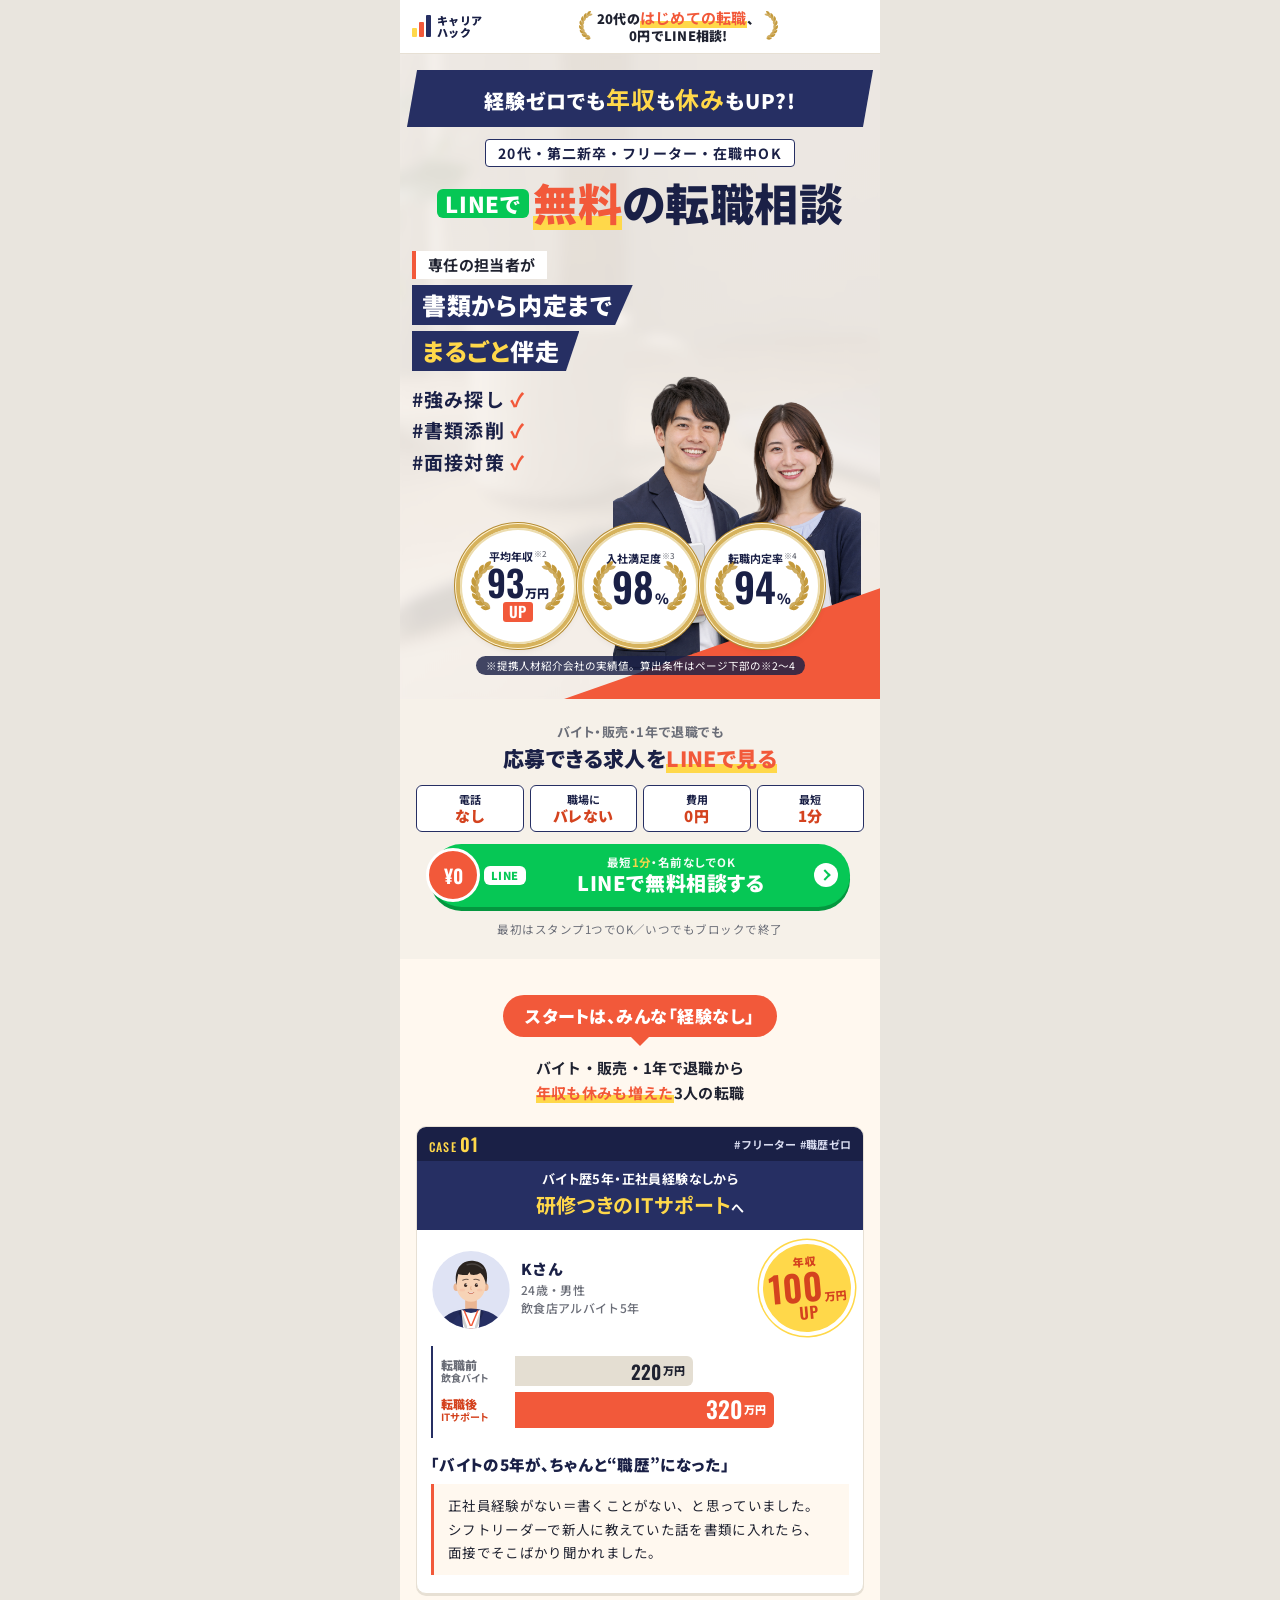
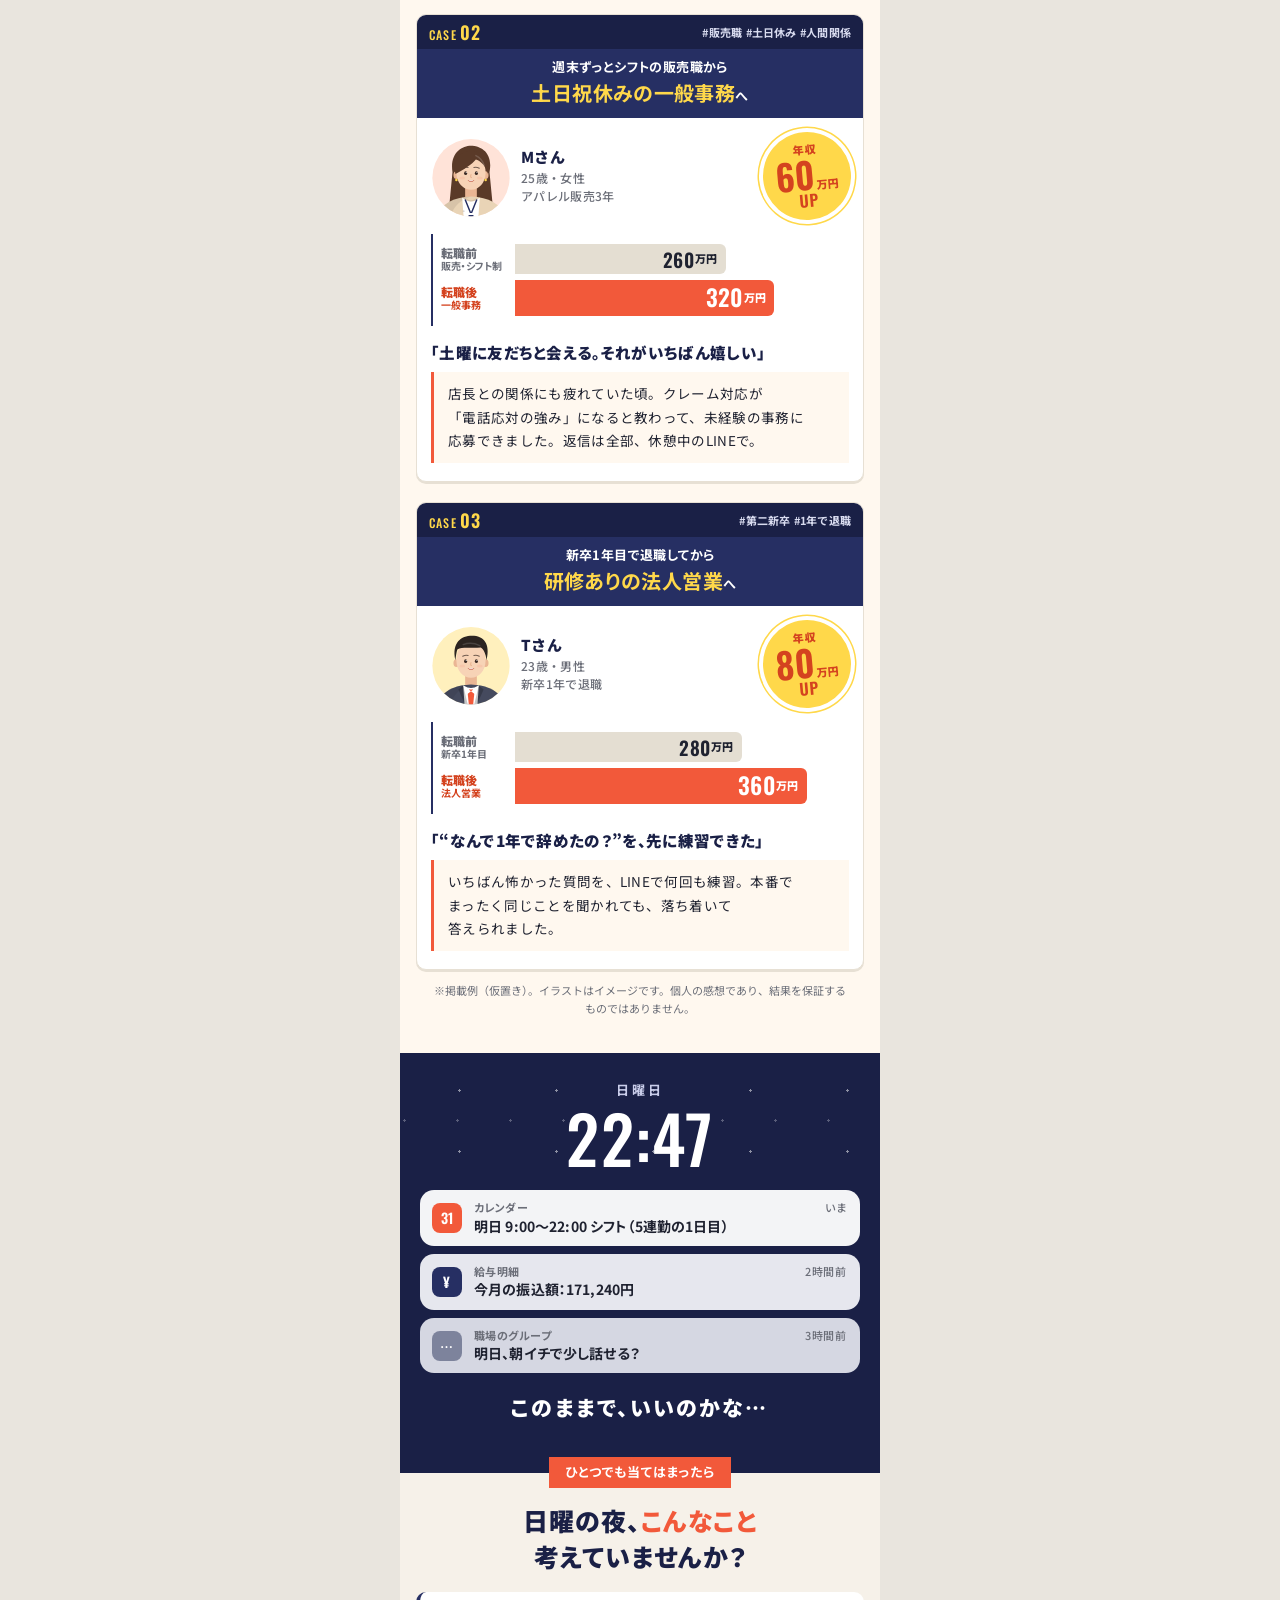
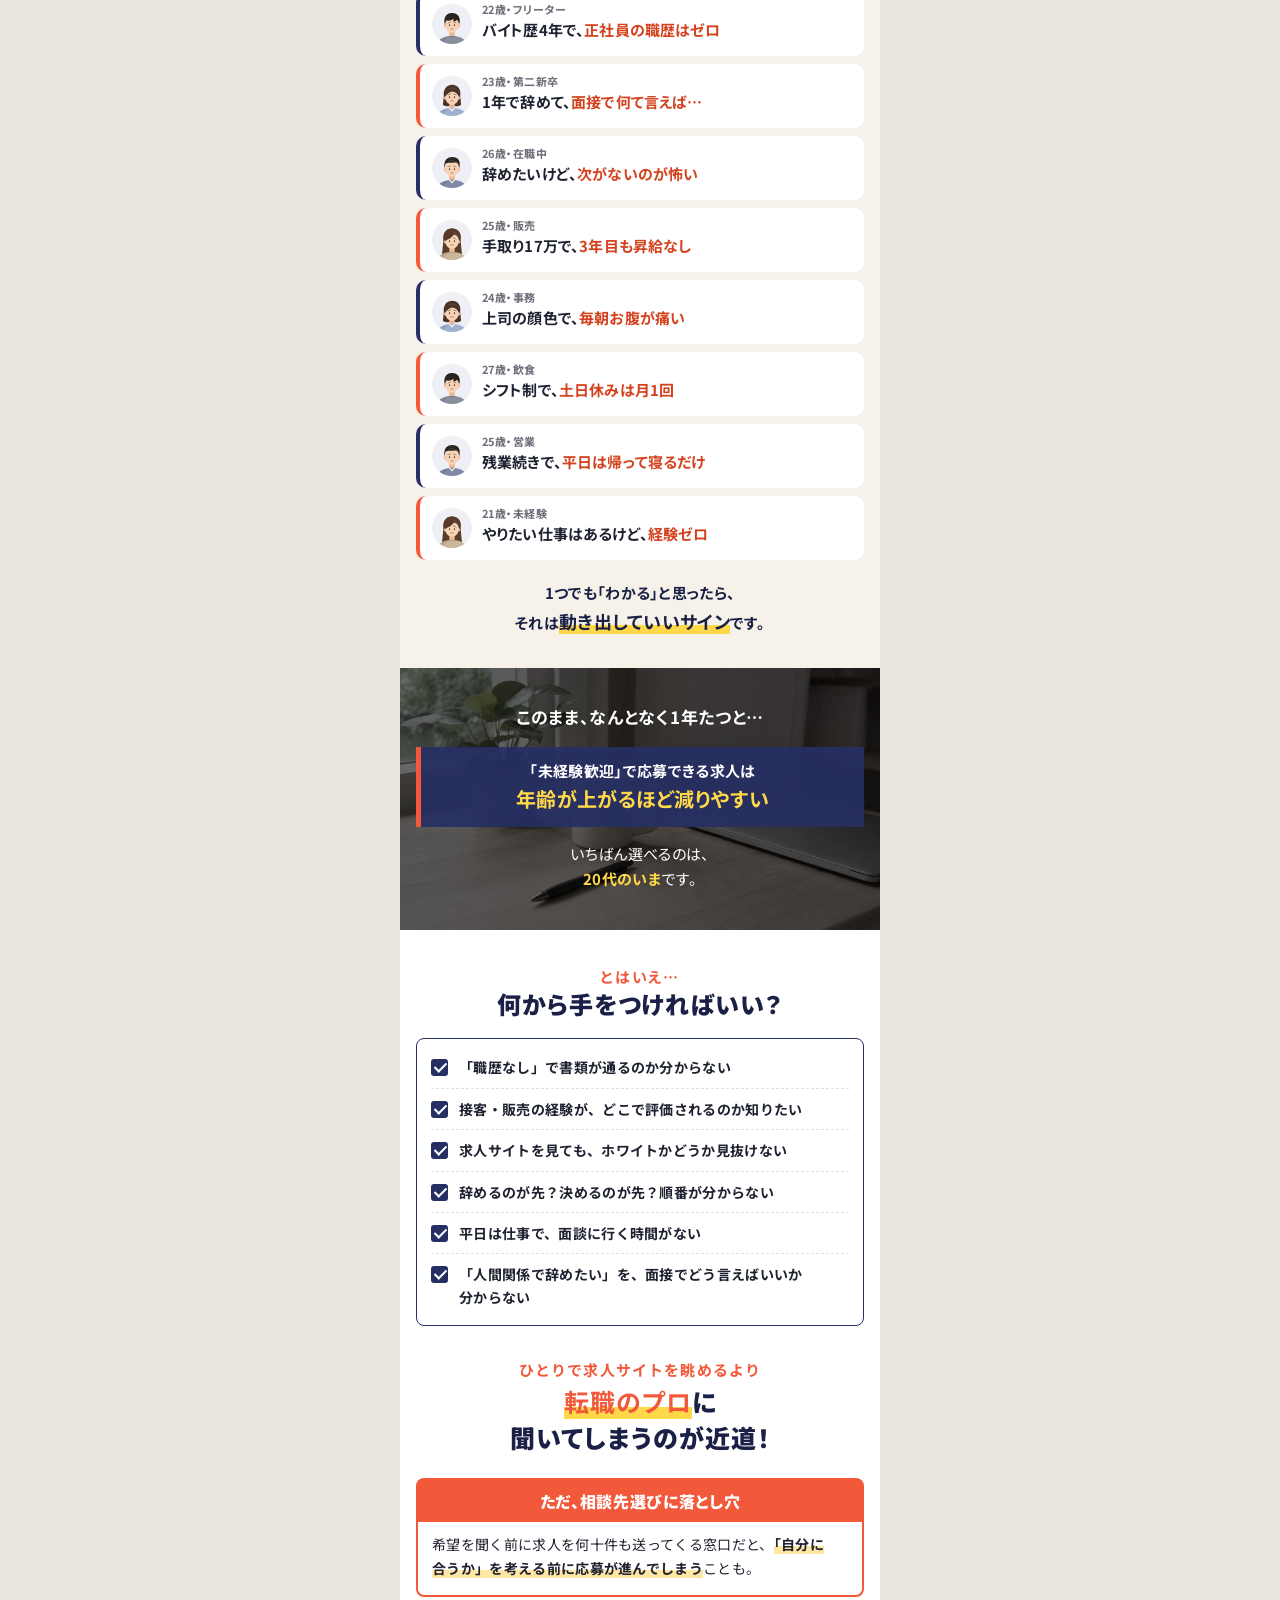
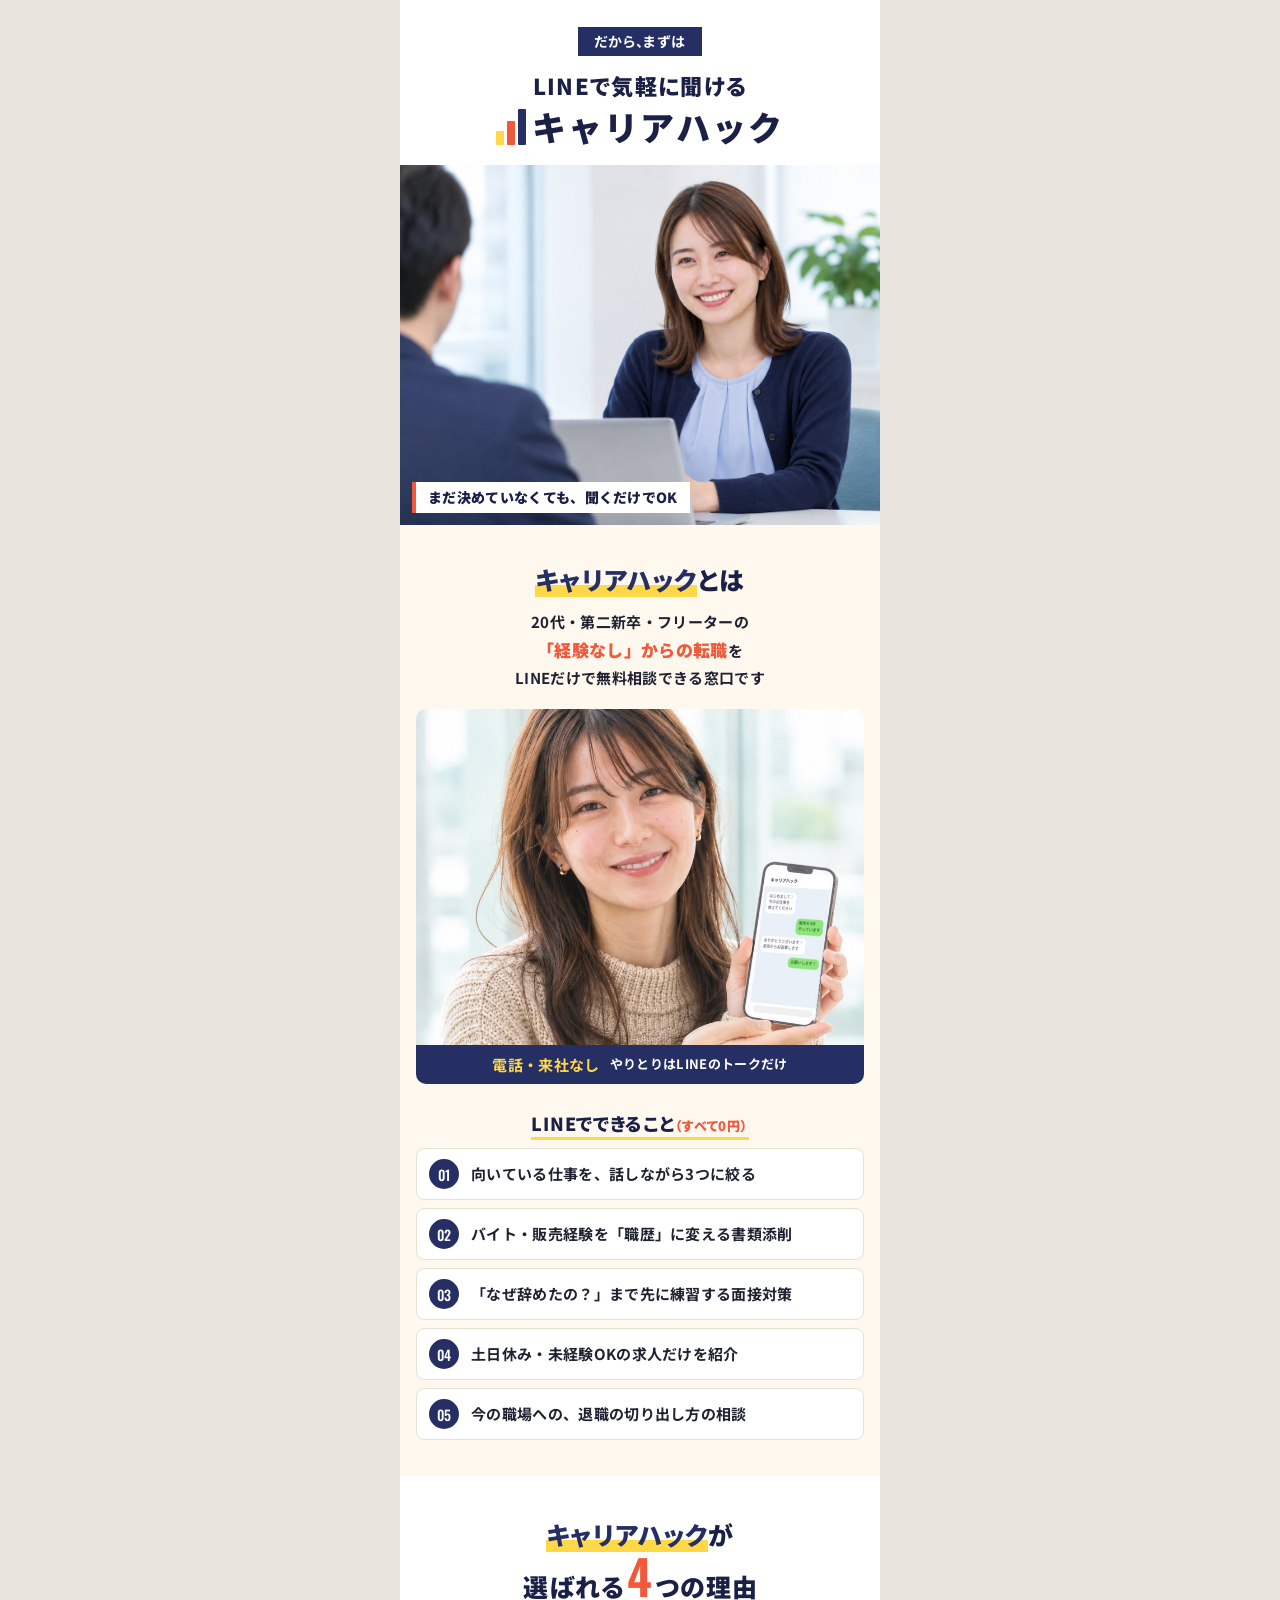
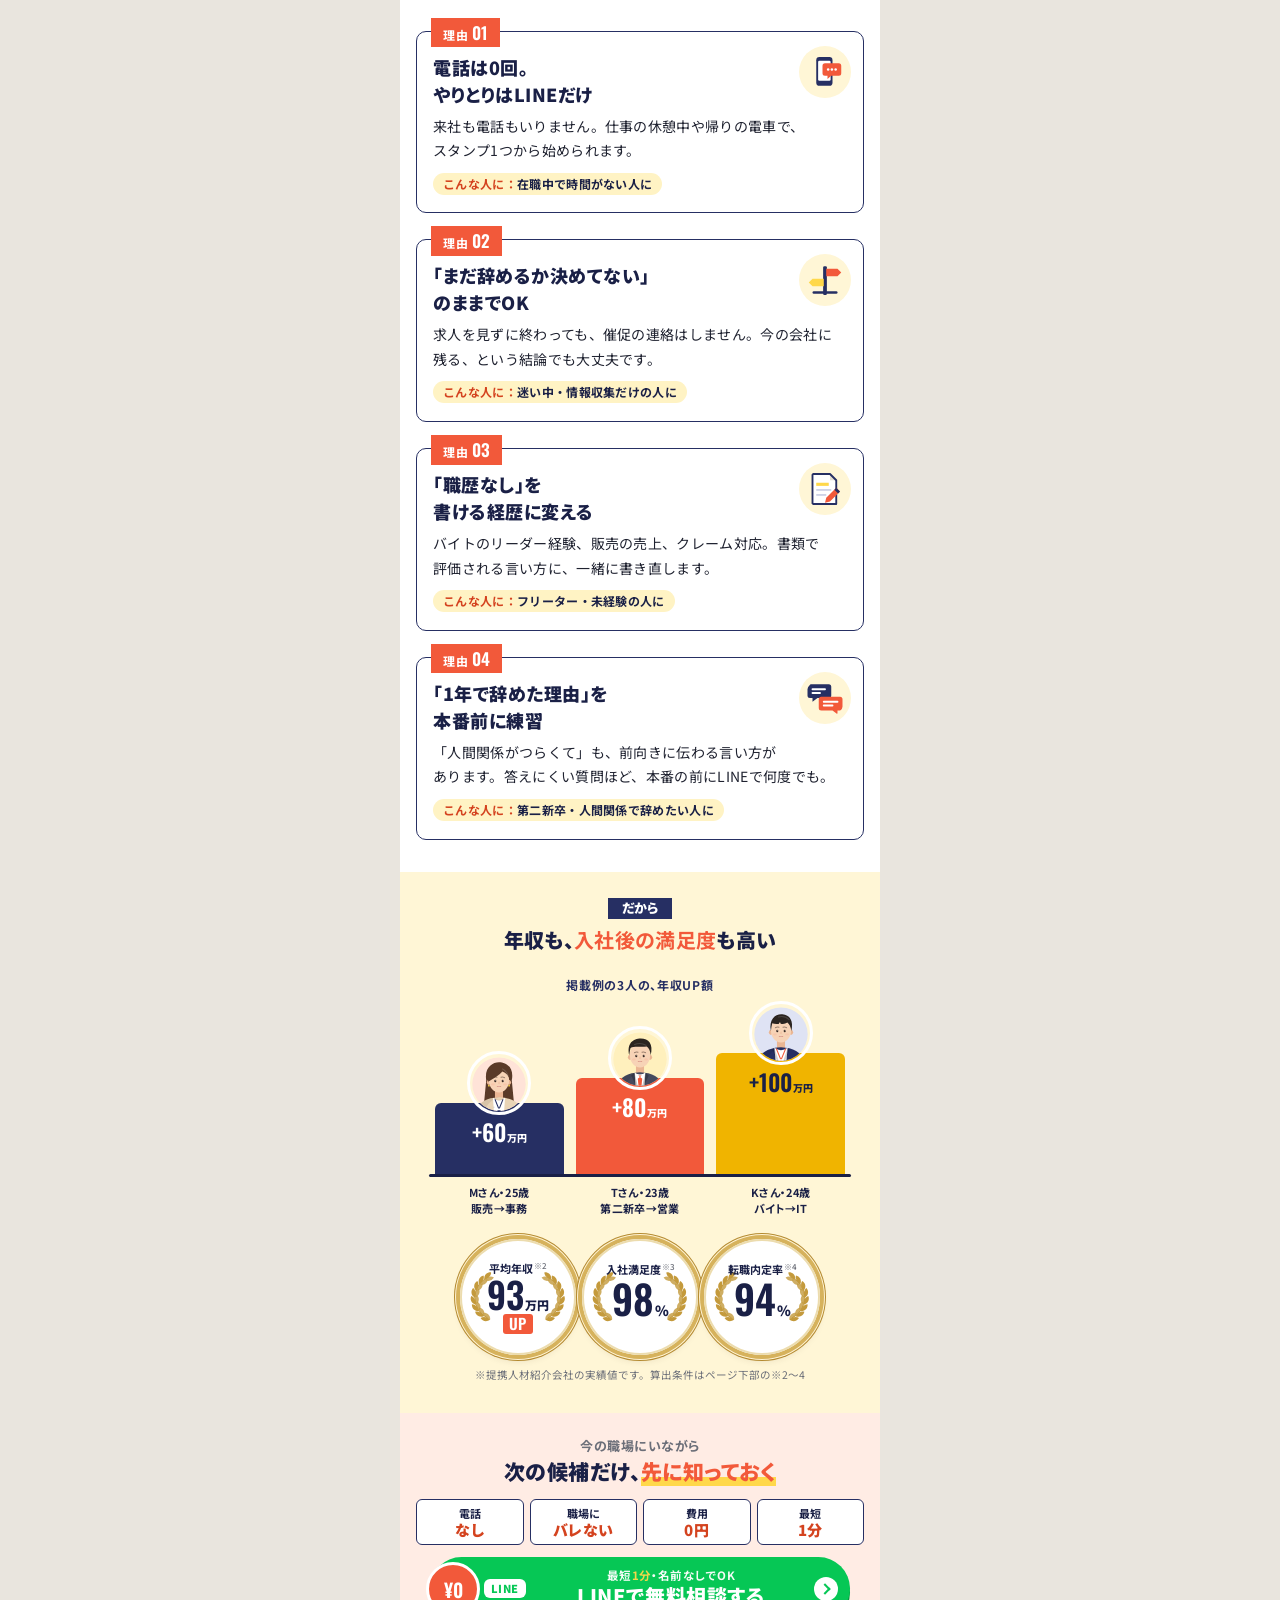
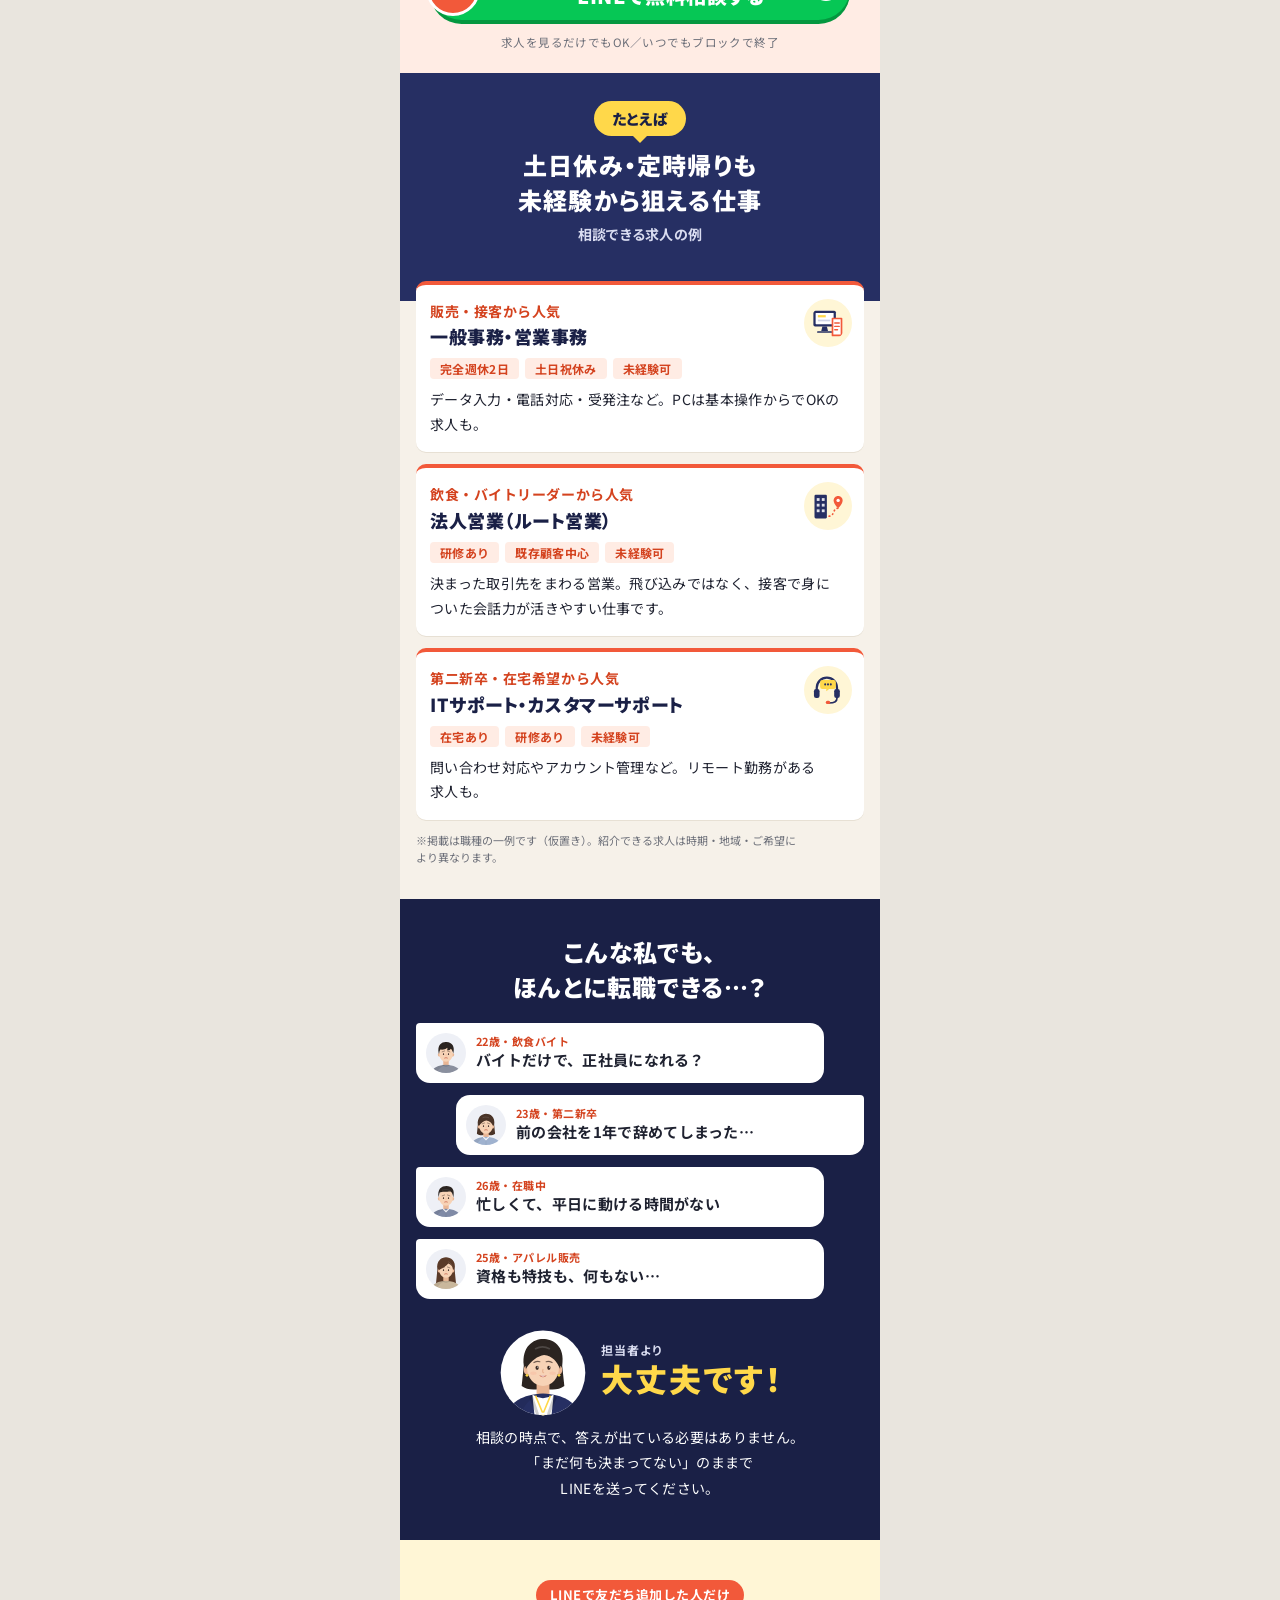
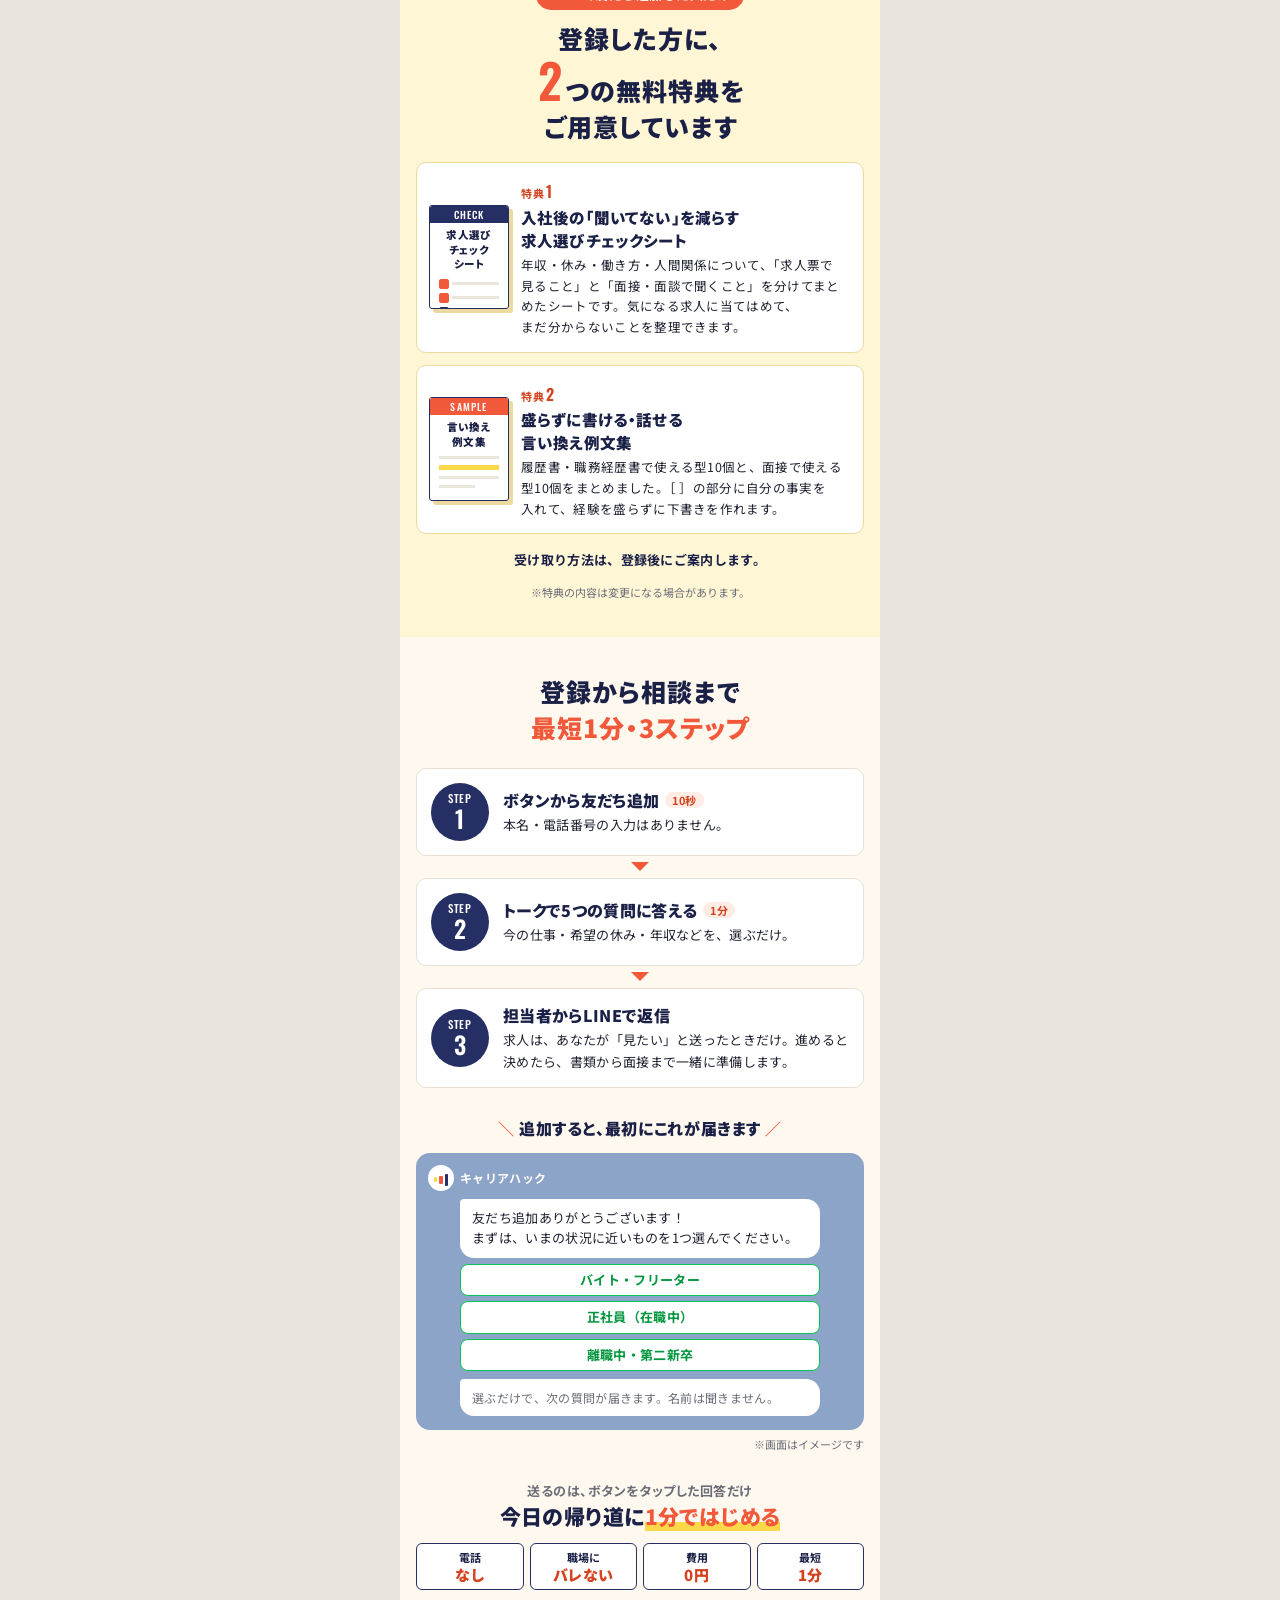
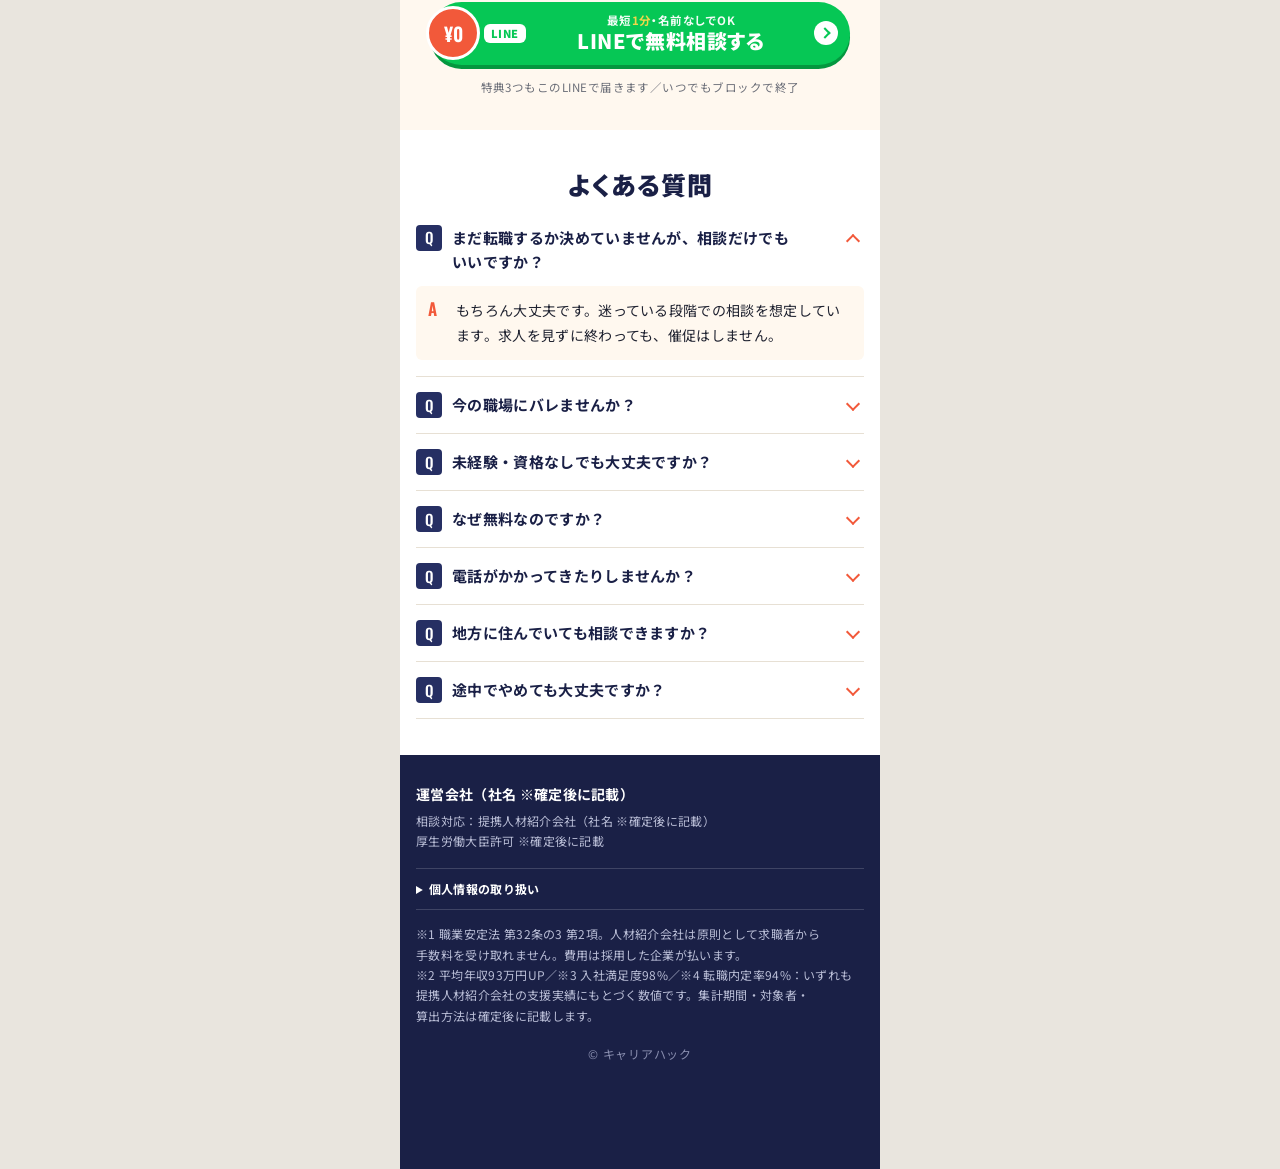
==== commit 01df529a: "Revert "Update LP from ChatGPT zip: new layout, lp.js, images, gift PDFs, LINE messages" This revert" ====
--- a/docs/index.html
+++ b/docs/index.html
@@ -1,134 +1,402 @@
 <!doctype html>
 <html lang="ja">
 <head>
-  <meta charset="utf-8">
-  <meta name="viewport" content="width=device-width, initial-scale=1, viewport-fit=cover">
-  <meta name="theme-color" content="#faf6ef">
-  <meta name="robots" content="noindex">
-  <title>キャリアハック｜20代・30代の無料転職相談</title>
-  <meta name="description" content="希望の年収や休日、今の経験を活かせる仕事を、転職の担当者と一緒に整理。キャリアハックのLINEで受け付け、フォームからのお申し込み後に提携先の担当者がお電話します。">
-  <link rel="stylesheet" href="style.css">
-  <link rel="preload" as="image" href="img/consult.webp">
-  <script src="config.js" defer></script>
-  <script src="lp.js" defer></script>
+<meta charset="utf-8">
+<meta name="viewport" content="width=device-width, initial-scale=1">
+<title>未経験からの転職をLINEで完全無料相談｜キャリアハック</title>
+<meta name="description" content="第二新卒・未経験・フリーターOK。20代の転職を、LINEで完全無料相談。営業電話なし・ブロックで終了。">
+<meta name="robots" content="noindex">
+<link rel="preconnect" href="https://fonts.googleapis.com">
+<link rel="preconnect" href="https://fonts.gstatic.com" crossorigin>
+<link rel="stylesheet" href="https://fonts.googleapis.com/css2?family=Noto+Sans+JP:wght@400;500;700;900&family=Oswald:wght@500;600&display=swap">
+<link rel="stylesheet" href="style.css">
+<script src="config.js"></script>
+<script>
+  // 描画前にアカウントを決める（LINEのURLだけに使う）
+  (function () {
+    var C = window.LP_CONFIG || { accounts: {} };
+    var q = new URLSearchParams(location.search);
+    var key = (q.get('a') || q.get('src') || '').toLowerCase();
+    if (!Object.prototype.hasOwnProperty.call(C.accounts, key)) key = C.defaultAccount;
+    window.LP_ACCOUNT = key;
+  })();
+</script>
 </head>
-<body id="top">
-  <a class="skip" href="#main">本文へ</a>
-  <header class="mast">
-    <div class="wrap mast-inner">
-      <a class="brand" href="#top" aria-label="キャリアハック トップ"><span class="mark" aria-hidden="true"><i></i><i></i><i></i></span>キャリアハック</a>
-      <nav aria-label="ページ内メニュー"><a class="wide-link" href="#consult">相談できること</a><a href="#flow">相談の流れ <span aria-hidden="true">↓</span></a></nav>
-    </div>
-  </header>
-
-  <main id="main">
-    <section class="hero" aria-labelledby="hero-title">
-      <div class="wrap hero-layout">
-        <div class="hero-text">
-          <p class="audience"><span class="rule" aria-hidden="true"></span>20代・30代の無料転職相談</p>
-          <h1 id="hero-title">年収も、休みも。<br><span class="swash">自分に合う</span>転職を。</h1>
-          <p class="hero-lead">「次はどんな仕事を選べるんだろう？」<br>今の経験で目指せる仕事や働き方を、<br>担当者と一緒に整理できます。</p>
-        </div>
-        <div class="hero-art">
-          <div class="photo-wrap"><img src="img/consult.webp" fetchpriority="high" decoding="async" width="1100" height="825" alt="明るい相談スペースで、相談者の話を聞く担当者のイメージ"></div>
-          <span class="photo-arc" aria-hidden="true"></span>
-        </div>
-        <div class="hero-action">
-          <a class="btn" data-cta="hero" href="#consult-status"><span class="line-icon" aria-hidden="true">LINE</span><span>LINEで無料相談をはじめる</span><i class="arrow" aria-hidden="true"></i></a>
-          <p class="under">LINEで受付後、フォームから申し込むと、<br>提携先の担当者がご入力の番号にお電話します。</p>
-        </div>
-      </div>
-    </section>
-
-    <section class="evidence" aria-label="キャリカミが公表している転職支援の参考実績">
-      <div class="wrap">
-        <h2><span class="rule" aria-hidden="true"></span>転職支援の参考データ <span class="source-name">キャリカミ公表</span></h2>
-        <dl class="numbers">
-          <div><dt>転職後の<br>平均年収アップ額</dt><dd><span>90.7</span><small>万円</small></dd></div>
-          <div><dt>最終面接進出者の<br>内定率</dt><dd><span>94</span><small>%</small></dd></div>
-          <div><dt>キャリア相談後の<br>満足度</dt><dd><span>98</span><small>%</small></dd></div>
-        </dl>
-        <details class="data-notes"><summary>実績の対象・出典を見る</summary><p>年収と内定率は、キャリカミ経由で転職活動を完了した方の集計（2026年5月時点）。年収は転職前後の差の平均、内定率は最終面接に進んだ方のうち内定を得た方の割合です。満足度は同サービスのキャリア相談後アンケートによるものです。各数値はキャリカミ全体の公表値です。</p><p class="source-links"><a href="https://career-coming.com/tenshoku/about-career-coming/" target="_blank" rel="noopener">サービス概要</a><a href="https://career-coming.com/tenshoku/faq/" target="_blank" rel="noopener">指標の定義</a><a href="https://career-coming.com/tenshoku/our-strengths/" target="_blank" rel="noopener">相談満足度</a></p></details>
-      </div>
-    </section>
-
-    <section class="section consult" id="consult" aria-labelledby="consult-title">
-      <div class="wrap two-col">
-        <div class="intro">
-          <p class="eyeline">電話で相談できること</p>
-          <h2 id="consult-title">気になることから、<br><em>ひとつずつ。</em></h2>
-          <p>在職中の方も、はじめて転職する方も。<br>まだ希望の職種が決まっていなくても、<br>今の仕事で感じていることからお話しください。</p>
-        </div>
-        <div class="topics">
-          <article><h3><span class="topic-icon icon-work" aria-hidden="true"></span>今の経験、どんな仕事に活かせる？</h3><p>接客で相手の希望を聞き出した経験は、営業やサポートの仕事にも活かせます。普段の仕事を振り返り、候補になる職種を一緒に探します。</p></article>
-          <article><h3><span class="topic-icon icon-cal" aria-hidden="true"></span>年収と休日、どちらも見直したい。</h3><p>「今の手取りを保ちたい」「週末は家族と過ごしたい」。譲れない条件を整理して、求人票のどこを比べるとよいか確認します。</p></article>
-          <article><h3><span class="topic-icon icon-doc" aria-hidden="true"></span>短い職歴を、面接でどう話せばいい？</h3><p>前の職場で担った役割や退職の経緯をもとに、応募書類に書く内容と、面接で自分の言葉で話せる伝え方を考えます。</p></article>
-        </div>
-      </div>
-    </section>
-
-    <section class="section flow" id="flow" aria-labelledby="flow-title">
-      <div class="wrap two-col">
-        <div class="intro">
-          <p class="eyeline">ご利用の流れ</p>
-          <h2 id="flow-title">受付はLINEで。<br><em>ご相談はお電話で。</em></h2>
-          <p>キャリアハックが相談の受付窓口です。<br>実際の相談には、提携する人材紹介会社の<br class="narrow-break">担当者が対応します。</p>
-        </div>
-        <div class="flow-content">
-          <ol class="steps">
-            <li><span class="step" aria-hidden="true">01</span><div><h3>キャリアハックを友だち追加</h3><p>緑のボタンから公式LINEを開き、友だち追加してください。トークに相談のご案内が届きます。</p></div></li>
-            <li><span class="step" aria-hidden="true">02</span><div><h3>LINEに届くフォームから申し込み</h3><p>ご案内に沿って電話番号などを入力。相談を担当する会社と情報の取り扱いを確認して送信します。</p></div></li>
-            <li><span class="step" aria-hidden="true">03</span><div><h3>提携先の担当者からお電話</h3><p>今の仕事内容や、次の職場で変えたいことをお聞きします。応募を考えている方は、求人や選考の進め方も相談できます。</p></div></li>
-          </ol>
-          <a class="btn" data-cta="middle" href="#consult-status"><span class="line-icon" aria-hidden="true">LINE</span><span>LINEで無料相談をはじめる</span><i class="arrow" aria-hidden="true"></i></a>
-        </div>
-      </div>
-    </section>
-
-    <section class="section gifts" aria-labelledby="gift-title">
-      <div class="wrap gift-grid">
-        <div class="gift-photo"><img src="img/hand-note.webp" width="940" height="529" alt="求人の比較に使うノートとペン" loading="lazy" decoding="async"></div>
-        <div class="gifts-copy">
-          <p class="eyeline">LINE登録特典</p>
-          <h2 id="gift-title">求人を比べるときも、<br><em>面接に備えるときも。</em></h2>
-          <p>スマホで見返せる2つの資料を、<br class="narrow-break">友だち追加後のLINEで受け取れます。</p>
-          <dl class="downloads"><div><dt>求人選びチェックシート</dt><dd>休日・固定残業代・配属先など、確認したい12項目。</dd></div><div><dt>書類・面接の言い換え例文集</dt><dd>接客経験や退職理由を、自分の言葉で伝えるヒント。</dd></div></dl>
-        </div>
-      </div>
-    </section>
-
-    <section class="section faq" id="faq" aria-labelledby="faq-title">
-      <div class="wrap two-col">
-        <div class="intro"><p class="eyeline">ご利用前の疑問</p><h2 id="faq-title">よくあるご質問</h2></div>
-        <div class="faq-list">
-          <details open><summary>友だち追加した後は、どう進みますか？</summary><div class="answer">LINEのトークに届く面談フォームからお申し込みください。送信後、提携する人材紹介会社の担当者が、入力いただいた番号にお電話します。</div></details>
-          <details><summary>まだ転職するか迷っていても大丈夫？</summary><div class="answer">はい。今の職場を続ける場合も含めて、希望する働き方や選択肢を整理できます。応募するかどうかは、ご相談のあとにご自身で決められます。</div></details>
-          <details><summary>相談や求人紹介に費用はかかりますか？</summary><div class="answer">ご相談・求人紹介は無料です。採用が決まった際に、求人企業が人材紹介会社に紹介手数料を支払う仕組みです。</div></details>
-          <details><summary>未経験の職種についても相談できますか？</summary><div class="answer">はい。アルバイトや前職の経験もお聞きして、活かせるスキルを整理します。紹介できる求人は、ご希望の条件や地域、募集状況により異なります。</div></details>
-        </div>
-      </div>
-    </section>
-
-    <section class="closing" aria-labelledby="closing-title">
-      <div class="wrap closing-inner">
-        <div><h2 id="closing-title">転職を決める前に、<br><em>自分の選択肢を知ろう。</em></h2><p>希望の年収も、譲れない休日も。<br>そのまま担当者にお話しください。</p></div>
-        <div><a class="btn" data-cta="final" href="#consult-status"><span class="line-icon" aria-hidden="true">LINE</span><span>LINEで無料相談をはじめる</span><i class="arrow" aria-hidden="true"></i></a><p class="under">フォームからのお申し込み後、<br>提携先の担当者からお電話します。</p></div>
-      </div>
-    </section>
-  </main>
-  <footer>
-    <div class="wrap footer-inner">
-      <div><a class="brand" href="#top" aria-label="キャリアハック トップ"><span class="mark" aria-hidden="true"><i></i><i></i><i></i></span>キャリアハック</a><small>© キャリアハック</small></div>
-      <div class="footer-info"><p>キャリアハックは転職相談の受付窓口です。お申し込みに応じ、提携先から紹介料を受け取る場合があります。</p>
-        <details id="privacy"><summary>運営・提携先と個人情報の取り扱い</summary>
-          <dl><dt>受付・運営</dt><dd data-operator>キャリアハック運営事務局</dd><dt>電話相談・求人紹介</dt><dd data-partner>面談フォームに記載の提携人材紹介会社</dd><dt>職業紹介の許可番号</dt><dd data-permit>面談フォームの提携先情報をご確認ください。</dd></dl>
-          <p>友だち追加やメッセージの送受信に伴い、LINEの表示名・流入元・トーク内容等が、LINEと運営側の配信システムに記録されます。</p>
-          <p>面談フォームで共有先・利用目的・項目をご確認のうえ、お申し込みください。同意いただいた連絡先・相談内容等を提携先に共有し、電話相談に利用します。求人企業への推薦時には提供先と項目を改めて示し、ご本人の同意を確認します。</p>
-        </details>
-      </div>
-    </div>
-  </footer>
-  <div class="sticky" data-sticky hidden><a class="btn" data-cta="sticky" href="#consult-status"><span class="line-icon" aria-hidden="true">LINE</span><span>LINEで無料相談をはじめる</span><i class="arrow" aria-hidden="true"></i></a><p>フォーム送信後、担当者からお電話します。</p></div>
-  <dialog id="consult-status" aria-labelledby="consult-status-title"><h2 id="consult-status-title">ただいま受付準備中です</h2><p>電話相談のお申し込みは、公式LINEの受付開始後にご利用いただけます。</p><form method="dialog"><button type="submit" autofocus>閉じる</button></form></dialog>
+<body>
+<!-- 共通の図形（月桂樹・人物アイコン） -->
+<svg width="0" height="0" style="position:absolute" aria-hidden="true">
+  <defs>
+    <linearGradient id="gold" x1="0" y1="0" x2="0" y2="1"><stop offset="0" stop-color="#f1d27a"/><stop offset=".5" stop-color="#c99a3b"/><stop offset="1" stop-color="#a87a22"/></linearGradient>
+  </defs>
+  <symbol id="laurel" viewBox="4 4 52 96"><path d="M42 93A46 46 0 0 1 40 11" fill="none" stroke="currentColor" stroke-width="2"/><g fill="currentColor"><g transform="rotate(-64 62 52)"><path d="M16 58c-9-4-10-13-6-19c6 3 8 11 6 19z"/><path d="M16 58c9-4 10-13 6-19c-6 3-8 11-6 19z" opacity=".8"/></g><g transform="rotate(-46 62 52)"><path d="M16 58c-9-4-10-13-6-19c6 3 8 11 6 19z"/><path d="M16 58c9-4 10-13 6-19c-6 3-8 11-6 19z" opacity=".8"/></g><g transform="rotate(-28 62 52)"><path d="M16 58c-9-4-10-13-6-19c6 3 8 11 6 19z"/><path d="M16 58c9-4 10-13 6-19c-6 3-8 11-6 19z" opacity=".8"/></g><g transform="rotate(-10 62 52)"><path d="M16 58c-9-4-10-13-6-19c6 3 8 11 6 19z"/><path d="M16 58c9-4 10-13 6-19c-6 3-8 11-6 19z" opacity=".8"/></g><g transform="rotate(8 62 52)"><path d="M16 58c-9-4-10-13-6-19c6 3 8 11 6 19z"/><path d="M16 58c9-4 10-13 6-19c-6 3-8 11-6 19z" opacity=".8"/></g><g transform="rotate(26 62 52)"><path d="M16 58c-9-4-10-13-6-19c6 3 8 11 6 19z"/><path d="M16 58c9-4 10-13 6-19c-6 3-8 11-6 19z" opacity=".8"/></g><g transform="rotate(44 62 52)"><path d="M16 58c-9-4-10-13-6-19c6 3 8 11 6 19z"/><path d="M16 58c9-4 10-13 6-19c-6 3-8 11-6 19z" opacity=".8"/></g><g transform="rotate(62 62 52)"><path d="M16 58c-9-4-10-13-6-19c6 3 8 11 6 19z"/><path d="M16 58c9-4 10-13 6-19c-6 3-8 11-6 19z" opacity=".8"/></g></g></symbol>
+</svg>
+<main class="page">
+
+<!-- ============ 0 ヘッダー（A1: ロゴ＋月桂樹の一行。文言は言い換え・ロゴは自社） ============ -->
+<header class="top">
+  <p class="logo"><span class="logo-mark" aria-hidden="true"><i></i><i></i><i></i></span>キャリア<br>ハック</p>
+  <p class="laurel"><svg class="lf" aria-hidden="true"><use href="#laurel"/></svg><span>20代の<b>はじめての転職</b>、<br>0円でLINE相談!</span><svg class="lf r" aria-hidden="true"><use href="#laurel"/></svg></p>
+</header>
+
+<!-- ============ 1 FV（参考LP A1とほぼ同じ構成。人物だけ男女ペア） ============ -->
+<section class="fv">
+  <p class="fv-band"><span>経験ゼロでも<b>年収</b>も<b>休み</b>もUP?!</span></p>
+  <p class="fv-target">20代・第二新卒・フリーター・在職中OK</p>
+  <h1 class="fv-h"><span class="k">LINEで</span><em>無料</em>の転職相談</h1>
+  <div class="fv-body">
+    <!-- 人物: 男女ペアの切り抜きPNG（透過・20代・オフィスカジュアル）を img/fv_pair.png に置けば表示される。無い間は差し替え枠の図 -->
+    <div class="fv-photo">
+      <svg class="ph" viewBox="0 0 300 400" aria-hidden="true">
+        <path d="M6 400c4-92 42-124 99-130 57 6 95 38 99 130z" fill="#2c4a86"/><path d="M84 272l21 60 21-60z" fill="#fff"/>
+        <rect x="94" y="232" width="22" height="42" fill="#f0c9a8"/><ellipse cx="105" cy="204" rx="34" ry="40" fill="#f6d5b8"/>
+        <path d="M71 200c-5-40 19-50 37-48 24-2 38 18 32 46-6-16-22-22-36-20-14 0-26 8-33 22z" fill="#2a2421"/>
+        <path d="M164 225c-6-50 21-45 36-45s42-5 36 45l4 70H160z" fill="#4a3428"/>
+        <path d="M108 400c6-84 42-110 92-116 50 6 86 32 92 116z" fill="#f3f1ec"/><path d="M168 300l32 56 32-56" fill="none" stroke="#8fb0dc" stroke-width="12"/>
+        <rect x="190" y="248" width="20" height="40" fill="#f0c9a8"/><ellipse cx="200" cy="222" rx="31" ry="37" fill="#f6d5b8"/>
+        <path d="M169 215c1-25 17-31 31-31s31 8 31 31c-11-15-26-19-41-15-8 3-16 8-21 15z" fill="#4a3428"/>
+        <g fill="#3a2c26"><circle cx="93" cy="208" r="3.2"/><circle cx="117" cy="208" r="3.2"/><circle cx="189" cy="226" r="3"/><circle cx="211" cy="226" r="3"/></g>
+        <g fill="none" stroke="#c46a5a" stroke-width="2.6" stroke-linecap="round"><path d="M95 223q10 9 20 0"/><path d="M191 240q9 8 18 0"/></g>
+      </svg>
+      <img src="img/fv_pair.png" alt="笑顔の20代の男女" width="900" height="1200" fetchpriority="high" onerror="this.remove()">
+      <p class="ph-note">写真差し替え枠（男女ペア）</p>
+    </div>
+    <div class="fv-left">
+      <p class="lbl">専任の担当者が</p>
+      <p class="bar">書類から内定まで</p>
+      <p class="bar"><em>まるごと</em>伴走</p>
+      <ul class="hash">
+        <li>#強み探し</li><li>#書類添削</li><li>#面接対策</li>
+      </ul>
+    </div>
+  </div>
+  <!-- メダル: 実績3つ（参考LP）。数字はページ内の実績帯と同じ値に揃える -->
+  <ul class="medals">
+    <li><svg class="ml" aria-hidden="true"><use href="#laurel"/></svg><svg class="ml r" aria-hidden="true"><use href="#laurel"/></svg><span>平均年収<sup>※2</sup></span><b>93<small>万円</small></b><span class="up">UP</span></li>
+    <li><svg class="ml" aria-hidden="true"><use href="#laurel"/></svg><svg class="ml r" aria-hidden="true"><use href="#laurel"/></svg><span>入社満足度<sup>※3</sup></span><b>98<small>%</small></b><span>&nbsp;</span></li>
+    <li><svg class="ml" aria-hidden="true"><use href="#laurel"/></svg><svg class="ml r" aria-hidden="true"><use href="#laurel"/></svg><span>転職内定率<sup>※4</sup></span><b>94<small>%</small></b><span>&nbsp;</span></li>
+  </ul>
+  <p class="src fv-src">※提携人材紹介会社の実績値。算出条件はページ下部の※2〜4</p>
+</section>
+
+<div class="cta-block">
+  <p class="cta-head"><small>バイト・販売・1年で退職でも</small>応募できる求人を<em>LINEで見る</em></p>
+  <ul class="assure"><li>電話<b>なし</b></li><li>職場に<b>バレない</b></li><li>費用<b>0円</b></li><li>最短<b>1分</b></li></ul>
+  <a class="btn-line" href="#" data-cta><span class="yen">¥0</span><span class="b-ico">LINE</span><span class="b-txt"><small>最短<b>1分</b>・名前なしでOK</small>LINEで無料相談する</span><i class="b-arr"></i></a>
+  <p class="cta-note">最初はスタンプ1つでOK／いつでもブロックで終了</p>
+</div>
+
+<!-- ============ 2 転職の例（A1: 事例を2画面目／男女混在） ============ -->
+<section class="cases">
+  <p class="pill-h">スタートは、みんな「経験なし」</p>
+  <p class="sec-lead">バイト・販売・1年で退職から<br><em class="mk">年収も休みも増えた</em>3人の転職</p>
+  <!-- 仮置き: 掲載許可を得た実際の事例に差し替える。年収の数字は提携先の実績で確認してから -->
+  <article class="case">
+    <p class="case-top"><span class="case-no">CASE<b>01</b></span><span class="case-n1">#フリーター #職歴ゼロ</span></p>
+    <p class="case-h">バイト歴5年・正社員経験なしから<br><b>研修つきのITサポート</b>へ</p>
+    <div class="case-in">
+      <p class="who"><img class="il" src="img/il_case1.svg" alt="" width="200" height="200"><span>Kさん<small>24歳・男性<br>飲食店アルバイト5年</small></span></p>
+      <p class="up-dot"><small>年収</small><b>100<small>万円</small></b>UP</p>
+    </div>
+    <div class="hbars"><p class="hb-b"><span class="l">転職前<small>飲食バイト</small></span><span class="v" style="--w:55%"><b>220</b>万円</span></p><p class="hb-a"><span class="l">転職後<small>ITサポート</small></span><span class="v" style="--w:80%"><b>320</b>万円</span></p></div>
+    <p class="case-q">「バイトの5年が、ちゃんと“職歴”になった」</p>
+    <p class="case-t">正社員経験がない＝書くことがない、と思っていました。シフトリーダーで新人に教えていた話を書類に入れたら、面接でそこばかり聞かれました。</p>
+  </article>
+  <article class="case">
+    <p class="case-top"><span class="case-no">CASE<b>02</b></span><span class="case-n1">#販売職 #土日休み #人間関係</span></p>
+    <p class="case-h">週末ずっとシフトの販売職から<br><b>土日祝休みの一般事務</b>へ</p>
+    <div class="case-in">
+      <p class="who"><img class="il" src="img/il_case2.svg" alt="" width="200" height="200"><span>Mさん<small>25歳・女性<br>アパレル販売3年</small></span></p>
+      <p class="up-dot"><small>年収</small><b>60<small>万円</small></b>UP</p>
+    </div>
+    <div class="hbars"><p class="hb-b"><span class="l">転職前<small>販売・シフト制</small></span><span class="v" style="--w:65%"><b>260</b>万円</span></p><p class="hb-a"><span class="l">転職後<small>一般事務</small></span><span class="v" style="--w:80%"><b>320</b>万円</span></p></div>
+    <p class="case-q">「土曜に友だちと会える。それがいちばん嬉しい」</p>
+    <p class="case-t">店長との関係にも疲れていた頃。クレーム対応が「電話応対の強み」になると教わって、未経験の事務に応募できました。返信は全部、休憩中のLINEで。</p>
+  </article>
+  <article class="case">
+    <p class="case-top"><span class="case-no">CASE<b>03</b></span><span class="case-n1">#第二新卒 #1年で退職</span></p>
+    <p class="case-h">新卒1年目で退職してから<br><b>研修ありの法人営業</b>へ</p>
+    <div class="case-in">
+      <p class="who"><img class="il" src="img/il_case3.svg" alt="" width="200" height="200"><span>Tさん<small>23歳・男性<br>新卒1年で退職</small></span></p>
+      <p class="up-dot"><small>年収</small><b>80<small>万円</small></b>UP</p>
+    </div>
+    <div class="hbars"><p class="hb-b"><span class="l">転職前<small>新卒1年目</small></span><span class="v" style="--w:70%"><b>280</b>万円</span></p><p class="hb-a"><span class="l">転職後<small>法人営業</small></span><span class="v" style="--w:90%"><b>360</b>万円</span></p></div>
+    <p class="case-q">「“なんで1年で辞めたの？”を、先に練習できた」</p>
+    <p class="case-t">いちばん怖かった質問を、LINEで何回も練習。本番でまったく同じことを聞かれても、落ち着いて答えられました。</p>
+  </article>
+  <p class="fine">※掲載例（仮置き）。イラストはイメージです。個人の感想であり、結果を保証するものではありません。</p>
+</section>
+
+<!-- ============ 3 悩み → このまま我慢しても（N1ごとの一言＋人物写真＋暗転） ============ -->
+<section class="worry">
+  <figure class="sunday" aria-label="日曜の夜、スマホに届いた通知のイメージ">
+    <p class="sun-time"><small>日曜日</small>22:47</p>
+    <ul class="notif">
+      <li><i class="ap cal" aria-hidden="true"></i><b>カレンダー<small>いま</small></b>明日 9:00〜22:00 シフト（5連勤の1日目）</li>
+      <li><i class="ap pay" aria-hidden="true"></i><b>給与明細<small>2時間前</small></b>今月の振込額：171,240円</li>
+      <li><i class="ap msg" aria-hidden="true"></i><b>職場のグループ<small>3時間前</small></b>明日、朝イチで少し話せる？</li>
+    </ul>
+    <figcaption>このままで、いいのかな…</figcaption>
+  </figure>
+  <div class="worry-in">
+    <p class="worry-cap">ひとつでも当てはまったら</p>
+    <h2 class="worry-h">日曜の夜、<em>こんなこと</em><br>考えていませんか？</h2>
+    <ul class="voices">
+      <li class="m1"><span>22歳・フリーター</span>バイト歴4年で、<b>正社員の職歴はゼロ</b></li>
+      <li class="f1"><span>23歳・第二新卒</span>1年で辞めて、<b>面接で何て言えば…</b></li>
+      <li class="m2"><span>26歳・在職中</span>辞めたいけど、<b>次がないのが怖い</b></li>
+      <li class="f2"><span>25歳・販売</span>手取り17万で、<b>3年目も昇給なし</b></li>
+      <li class="f1"><span>24歳・事務</span>上司の顔色で、<b>毎朝お腹が痛い</b></li>
+      <li class="m1"><span>27歳・飲食</span>シフト制で、<b>土日休みは月1回</b></li>
+      <li class="m2"><span>25歳・営業</span>残業続きで、<b>平日は帰って寝るだけ</b></li>
+      <li class="f2"><span>21歳・未経験</span>やりたい仕事はあるけど、<b>経験ゼロ</b></li>
+    </ul>
+    <p class="worry-sum">1つでも「わかる」と思ったら、<br>それは<b>動き出していいサイン</b>です。</p>
+  </div>
+  <div class="dark">
+    <p class="d1">このまま、なんとなく1年たつと…</p>
+    <p class="d2">「未経験歓迎」で応募できる求人は<br><b>年齢が上がるほど減りやすい</b></p>
+    <p class="d3">いちばん選べるのは、<br><b>20代のいま</b>です。</p>
+  </div>
+</section>
+
+<!-- ============ 4 でもどうすれば → プロに相談 → ただし → そこで ============ -->
+<section class="how">
+  <p class="how-h"><small>とはいえ…</small>何から手をつければいい？</p>
+  <ul class="checks">
+    <li>「職歴なし」で書類が通るのか分からない</li>
+    <li>接客・販売の経験が、<span class="nw">どこで評価されるのか</span><span class="nw">知りたい</span></li>
+    <li>求人サイトを見ても、<span class="nw">ホワイトかどうか</span><span class="nw">見抜けない</span></li>
+    <li>辞めるのが先？決めるのが先？<span class="nw">順番が分からない</span></li>
+    <li>平日は仕事で、面談に行く時間がない</li>
+    <li>「人間関係で辞めたい」を、面接で<span class="nw">どう言えばいいか</span><span class="nw">分からない</span></li>
+  </ul>
+  <p class="hand-lead">ひとりで求人サイトを眺めるより</p>
+  <p class="how-ans"><b>転職のプロ</b>に<br>聞いてしまうのが近道！</p>
+  <div class="caution">
+    <p class="c-h">ただ、相談先選びに落とし穴</p>
+    <p>希望を聞く前に求人を何十件も送ってくる窓口だと、<b>「自分に合うか」を考える前に応募が進んでしまう</b>ことも。</p>
+  </div>
+  <p class="sokode">だから、まずは</p>
+  <p class="osusume">LINEで気軽に聞ける</p>
+  <p class="logo big"><span class="logo-mark" aria-hidden="true"><i></i><i></i><i></i></span>キャリアハック</p>
+  <figure class="how-photo"><img src="img/pair_consult.jpg" alt="担当者と笑顔で話す20代の女性" width="1200" height="900" loading="lazy"><figcaption>まだ決めていなくても、聞くだけでOK</figcaption></figure>
+</section>
+
+<!-- ============ 5 キャリアハックとは ============ -->
+<section class="about">
+  <h2 class="sec-h"><span class="brand">キャリアハック</span>とは</h2>
+  <p class="about-lead">20代・第二新卒・フリーターの<br><em>「経験なし」からの転職</em>を<br>LINEだけで無料相談できる窓口です</p>
+  <figure class="about-photo"><img src="img/about_line.jpg" alt="スマホのLINEで相談する20代の女性" width="800" height="1200" loading="lazy"><figcaption><b>電話・来社なし</b>やりとりはLINEのトークだけ</figcaption></figure>
+  <h3 class="sub-h">LINEでできること<small>（すべて0円）</small></h3>
+  <ul class="support">
+    <li><span>01</span><p>向いている仕事を、話しながら3つに絞る</p></li>
+    <li><span>02</span><p>バイト・販売経験を「職歴」に変える<span class="nw">書類添削</span></p></li>
+    <li><span>03</span><p>「なぜ辞めたの？」まで先に練習する<span class="nw">面接対策</span></p></li>
+    <li><span>04</span><p>土日休み・未経験OKの求人だけを紹介</p></li>
+    <li><span>05</span><p>今の職場への、退職の切り出し方の相談</p></li>
+  </ul>
+</section>
+
+<!-- ============ 6 選ばれる理由（番号カード4つ。各カードに「こんな人に」） ============ -->
+<section class="reasons">
+  <h2 class="sec-h"><span class="brand">キャリアハック</span>が<br>選ばれる<em class="num">4</em>つの理由</h2>
+  <ol class="reason-list">
+    <li><span class="rn">理由<b>01</b></span><img class="r-ic" src="img/ic_r1.svg" alt="" width="64" height="64"><h3>電話は0回。<br>やりとりはLINEだけ</h3><p>来社も電話もいりません。仕事の休憩中や帰りの電車で、スタンプ1つから始められます。</p><p class="r-for">在職中で時間がない人に</p></li>
+    <li><span class="rn">理由<b>02</b></span><img class="r-ic" src="img/ic_r2.svg" alt="" width="64" height="64"><h3>「まだ辞めるか決めてない」<br>のままでOK</h3><p>求人を見ずに終わっても、<span class="nw">催促の連絡は</span><span class="nw">しません。</span>今の会社に残る、という結論でも大丈夫です。</p><p class="r-for">迷い中・情報収集だけの人に</p></li>
+    <li><span class="rn">理由<b>03</b></span><img class="r-ic" src="img/ic_r3.svg" alt="" width="64" height="64"><h3>「職歴なし」を<br>書ける経歴に変える</h3><p>バイトのリーダー経験、販売の売上、クレーム対応。書類で評価される言い方に、一緒に書き直します。</p><p class="r-for">フリーター・未経験の人に</p></li>
+    <li><span class="rn">理由<b>04</b></span><img class="r-ic" src="img/ic_r4.svg" alt="" width="64" height="64"><h3>「1年で辞めた理由」を<br>本番前に練習</h3><p>「人間関係がつらくて」も、前向きに伝わる言い方があります。答えにくい質問ほど、本番の前にLINEで何度でも。</p><p class="r-for">第二新卒・人間関係で辞めたい人に</p></li>
+  </ol>
+  <div class="stats">
+    <p class="stats-h"><small>だから</small>年収も、<b>入社後の満足度</b>も高い</p>
+    <div class="gain">
+      <p class="gain-cap">掲載例の3人の、年収UP額</p>
+      <ol class="gain-bars">
+        <li style="--k:.6"><img src="img/il_case2.svg" alt="" width="200" height="200"><i class="bar"><b>+60<small>万円</small></b></i><span>Mさん・25歳<br>販売→事務</span></li>
+        <li style="--k:.8"><img src="img/il_case3.svg" alt="" width="200" height="200"><i class="bar"><b>+80<small>万円</small></b></i><span>Tさん・23歳<br>第二新卒→営業</span></li>
+        <li style="--k:1"><img src="img/il_case1.svg" alt="" width="200" height="200"><i class="bar"><b>+100<small>万円</small></b></i><span>Kさん・24歳<br>バイト→IT</span></li>
+      </ol>
+    </div>
+    <ul class="medals in">
+      <li><svg class="ml" aria-hidden="true"><use href="#laurel"/></svg><svg class="ml r" aria-hidden="true"><use href="#laurel"/></svg><span>平均年収<sup>※2</sup></span><b>93<small>万円</small></b><span class="up">UP</span></li>
+      <li><svg class="ml" aria-hidden="true"><use href="#laurel"/></svg><svg class="ml r" aria-hidden="true"><use href="#laurel"/></svg><span>入社満足度<sup>※3</sup></span><b>98<small>%</small></b><span>&nbsp;</span></li>
+      <li><svg class="ml" aria-hidden="true"><use href="#laurel"/></svg><svg class="ml r" aria-hidden="true"><use href="#laurel"/></svg><span>転職内定率<sup>※4</sup></span><b>94<small>%</small></b><span>&nbsp;</span></li>
+    </ul>
+    <p class="src">※提携人材紹介会社の実績値です。算出条件はページ下部の※2〜4</p>
+  </div>
+</section>
+
+<div class="cta-block alt">
+  <p class="cta-head"><small>今の職場にいながら</small>次の候補だけ、<em>先に知っておく</em></p>
+  <ul class="assure"><li>電話<b>なし</b></li><li>職場に<b>バレない</b></li><li>費用<b>0円</b></li><li>最短<b>1分</b></li></ul>
+  <a class="btn-line" href="#" data-cta><span class="yen">¥0</span><span class="b-ico">LINE</span><span class="b-txt"><small>最短<b>1分</b>・名前なしでOK</small>LINEで無料相談する</span><i class="b-arr"></i></a>
+  <p class="cta-note">求人を見るだけでもOK／いつでもブロックで終了</p>
+</div>
+
+<!-- ============ 7 求人例 ============ -->
+<section class="jobs">
+  <div class="jobs-band">
+    <p class="bubble-h">たとえば</p>
+    <h2>土日休み・定時帰りも<br>未経験から狙える仕事</h2>
+    <p>相談できる求人の例</p>
+  </div>
+  <!-- 仮置き: 実際に紹介できる求人が決まったら条件を差し替える -->
+  <ul class="job-list">
+    <li><p class="j-for">販売・接客から人気</p><img class="j-ic" src="img/ic_j1.svg" alt="" width="64" height="64"><h3>一般事務・営業事務</h3><ul class="tg"><li>完全週休2日</li><li>土日祝休み</li><li>未経験可</li></ul><p>データ入力・電話対応・受発注など。PCは基本操作からでOKの求人も。</p></li>
+    <li><p class="j-for">飲食・バイトリーダーから人気</p><img class="j-ic" src="img/ic_j2.svg" alt="" width="64" height="64"><h3>法人営業（ルート営業）</h3><ul class="tg"><li>研修あり</li><li>既存顧客中心</li><li>未経験可</li></ul><p>決まった取引先をまわる営業。飛び込みではなく、接客で身についた会話力が活きやすい仕事です。</p></li>
+    <li><p class="j-for">第二新卒・在宅希望から人気</p><img class="j-ic" src="img/ic_j3.svg" alt="" width="64" height="64"><h3>ITサポート・カスタマーサポート</h3><ul class="tg"><li>在宅あり</li><li>研修あり</li><li>未経験可</li></ul><p>問い合わせ対応やアカウント管理など。リモート勤務がある求人も。</p></li>
+  </ul>
+  <p class="fine">※掲載は職種の一例です（仮置き）。紹介できる求人は時期・地域・ご希望により異なります。</p>
+</section>
+
+<!-- ============ 8 こんな自分でも？ → 大丈夫 ============ -->
+<section class="self">
+  <h2 class="self-h">こんな私でも、<br>ほんとに転職できる…？</h2>
+  <ul class="chat">
+    <li class="m1"><small>22歳・飲食バイト</small>バイトだけで、正社員になれる？</li>
+    <li class="f1"><small>23歳・第二新卒</small>前の会社を1年で辞めてしまった…</li>
+    <li class="m2"><small>26歳・在職中</small>忙しくて、<span class="nw">平日に動ける時間がない</span></li>
+    <li class="f2"><small>25歳・アパレル販売</small>資格も特技も、何もない…</li>
+  </ul>
+  <div class="okay-row"><img src="img/il_adv.svg" alt="" width="200" height="200"><p class="okay"><small>担当者より</small>大丈夫です！</p></div>
+  <p class="okay-t">相談の時点で、答えが出ている必要はありません。<br>「まだ何も決まってない」のままで<br>LINEを送ってください。</p>
+</section>
+
+<!-- ============ 9 登録特典（A3の「3大特典」の型。中身は自社） ============ -->
+<!-- 仮置き: 配布物が確定したら名前・中身を合わせる -->
+<section class="gift">
+  <p class="gift-cap">LINEで友だち追加した人だけ</p>
+  <h2 class="sec-h">登録した方に、<br><em class="num">2</em>つの無料特典を<br>ご用意しています</h2>
+  <ol class="gift-list">
+    <li><div class="g-doc"><i>CHECK</i><b>求人選び<br>チェック<br>シート</b><span class="gd-ck"><u class="on"></u><u class="on"></u><u></u></span></div><div class="g-tx"><span class="g-no">特典<b>1</b></span><h3>入社後の「聞いてない」を減らす <br>求人選びチェックシート</h3><p>年収・休み・働き方・人間関係について、「求人票で見ること」と「面接・面談で聞くこと」を分けてまとめたシートです。気になる求人に当てはめて、まだ分からないことを整理できます。</p></div></li>
+    <li><div class="g-doc c"><i>SAMPLE</i><b>言い換え<br>例文集</b><span class="gd-tx"><u></u><u class="mk"></u><u></u><u class="s"></u></span></div><div class="g-tx"><span class="g-no">特典<b>2</b></span><h3>盛らずに書ける・話せる <br>言い換え例文集</h3><p>履歴書・職務経歴書で使える型10個と、面接で使える型10個をまとめました。［ ］の部分に自分の事実を入れて、経験を盛らずに下書きを作れます。</p></div></li>
+  </ol>
+  <p class="gift-how">受け取り方法は、登録後にご案内します。</p>
+  <p class="fine">※特典の内容は変更になる場合があります。</p>
+</section>
+
+<!-- ============ 10 ご利用の流れ（STEP3つ＋最初に届くトーク） ============ -->
+<section class="flow" id="flow">
+  <h2 class="sec-h">登録から相談まで<br><em>最短1分・3ステップ</em></h2>
+  <ol class="flow-list">
+    <li><span class="step">STEP<b>1</b></span><div><h3>ボタンから友だち追加<small>10秒</small></h3><p>本名・電話番号の入力はありません。</p></div></li>
+    <li><span class="step">STEP<b>2</b></span><div><h3>トークで5つの質問に答える<small>1分</small></h3><p>今の仕事・希望の休み・年収などを、<span class="nw">選ぶだけ。</span></p></div></li>
+    <li><span class="step">STEP<b>3</b></span><div><h3>担当者からLINEで返信</h3><p>求人は、あなたが「見たい」と<span class="nw">送ったときだけ。</span>進めると決めたら、書類から面接まで一緒に準備します。</p></div></li>
+  </ol>
+  <div class="talk" aria-label="友だち追加後に最初に届くメッセージの例">
+    <p class="talk-h">追加すると、最初にこれが届きます</p>
+    <div class="talk-in">
+      <p class="t-name"><span class="logo-mark" aria-hidden="true"><i></i><i></i><i></i></span>キャリアハック</p>
+      <p class="t-bot">友だち追加ありがとうございます！<br>まずは、いまの状況に近いものを1つ選んでください。</p>
+      <ul class="t-opts"><li>バイト・フリーター</li><li>正社員（在職中）</li><li>離職中・第二新卒</li></ul>
+      <p class="t-bot s">選ぶだけで、次の質問が届きます。名前は聞きません。</p>
+    </div>
+    <p class="fine">※画面はイメージです</p>
+  </div>
+  <div class="cta-block in">
+    <p class="cta-head"><small>送るのは、ボタンをタップした回答だけ</small>今日の帰り道に<em>1分ではじめる</em></p>
+    <ul class="assure"><li>電話<b>なし</b></li><li>職場に<b>バレない</b></li><li>費用<b>0円</b></li><li>最短<b>1分</b></li></ul>
+    <a class="btn-line" href="#" data-cta><span class="yen">¥0</span><span class="b-ico">LINE</span><span class="b-txt"><small>最短<b>1分</b>・名前なしでOK</small>LINEで無料相談する</span><i class="b-arr"></i></a>
+    <p class="cta-note">特典3つもこのLINEで届きます／いつでもブロックで終了</p>
+  </div>
+</section>
+
+<!-- ============ 11 FAQ ============ -->
+<section class="faq" id="faq">
+  <h2 class="sec-h">よくある質問</h2>
+  <details open><summary>まだ転職するか決めていませんが、<span class="nw">相談だけでも</span><span class="nw">いいですか？</span></summary><div class="a">もちろん大丈夫です。迷っている段階での相談を想定しています。求人を見ずに終わっても、催促はしません。</div></details>
+  <details><summary>今の職場にバレませんか？</summary><div class="a">LINEのトークは、あなたと担当者だけのやりとりです。職場に連絡することはありません。応募先の企業にも、あなたの同意なしに情報が渡ることはありません。</div></details>
+  <details><summary>未経験・資格なしでも大丈夫ですか？</summary><div class="a">大丈夫です。未経験歓迎の求人を中心にご案内します。職務経歴書がまだ無くても、一から作るところから始められます。</div></details>
+  <details><summary>なぜ無料なのですか？</summary><div class="a">採用が決まったときに、提携先が求人企業から紹介手数料を受け取る仕組みのためです。あなたに費用がかかることはありません※1。</div></details>
+  <details><summary>電話がかかってきたりしませんか？</summary><div class="a">担当者から電話をかけることはありません。電話で話したい場合だけ、つながりやすい時間帯を送ってください。</div></details>
+  <details><summary>地方に住んでいても相談できますか？</summary><div class="a">できます。やりとりはLINEで完結します。紹介できる求人は地域によって異なります。</div></details>
+  <details><summary>途中でやめても大丈夫ですか？</summary><div class="a">大丈夫です。相談の途中でも、応募や内定のあとに辞退しても、違約金や罰則はありません。ブロックしても同じです。</div></details>
+</section>
+
+<footer class="foot" id="privacy">
+  <p class="f-name"><span data-operator>運営会社（社名 ※確定後に記載）</span></p>
+  <p class="f-sub">相談対応：<span data-partner>提携人材紹介会社（社名 ※確定後に記載）</span><br><span data-permit>厚生労働大臣許可 ※確定後に記載</span></p>
+
+  <details class="f-priv">
+    <summary>個人情報の取り扱い</summary>
+    <p><strong>キャリアハック</strong>は、<span data-operator>当社（運営会社 ※社名は確定後に記載）</span>が運営するInstagramのアカウントです。実際のご相談に対応するのは、<strong>①提携人材紹介会社の担当者</strong>です。</p>
+    <p><strong>①の担当者が読むことへの同意は、LINEの1通目でお示しし、そこで確認します。</strong>送っていただいた求人票・ご相談内容・在職状況は、この担当者が読みます。登録しただけの段階では、担当者に送られるものはありません。</p>
+    <p><strong>②求人企業へのご推薦に進むときは、提供先・提供項目をあらためてお示しし、ご本人の同意をいただいてから提供します。</strong>同意がなければ、ご相談だけで終わりです。</p>
+    <p>これとは別に、LINEでやり取りをする時点で、LINEヤフー株式会社および当社が利用する配信システムに、トークの内容・LINEの表示名・流入経路が記録されます。</p>
+    <dl class="partner">
+      <dt>提供先</dt><dd>①<span data-partner>提携人材紹介会社（社名 ※確定後に記載）</span>＝ご相談の対応<br>②①を通じてご推薦する求人企業＝同意のあと</dd>
+      <dt>許可番号</dt><dd data-permit>（厚生労働大臣許可 ※確定後に記載）</dd>
+      <dt>①へ渡るもの（相談の段階）</dt><dd>LINEの表示名／ご相談内容／送っていただいた求人票／在職状況</dd>
+      <dt>②へ渡るもの（推薦のとき・同意のあと）</dt><dd>氏名／連絡先／希望条件／職務経歴</dd>
+      <dt>提供の方法</dt><dd>電磁的記録の送信</dd>
+    </dl>
+    <p>許可番号は、厚生労働省「人材サービス総合サイト」の事業所検索で確認できます。</p>
+  </details>
+
+  <ol class="sources">
+    <li>※1 職業安定法 第32条の3 第2項。人材紹介会社は原則として求職者から手数料を受け取れません。費用は採用した企業が払います。</li>
+    <li>※2 平均年収93万円UP／※3 入社満足度98%／※4 転職内定率94%：いずれも提携人材紹介会社の支援実績にもとづく数値です。集計期間・対象者・算出方法は確定後に記載します。</li>
+  </ol>
+  <p class="copy">© キャリアハック</p>
+</footer>
+</main>
+
+<!-- 追従CTA（A1: 常時） -->
+<div class="sticky">
+  <a class="btn-line" href="#" data-cta><span class="yen">¥0</span><span class="b-ico">LINE</span><span class="b-txt"><small>最短<b>1分</b>・名前なしでOK</small>LINEで無料相談する</span><i class="b-arr"></i></a>
+</div>
+
+<script>
+(function () {
+  var C = window.LP_CONFIG;
+  var key = window.LP_ACCOUNT;
+  var acc = C.accounts[key];
+  var q = new URLSearchParams(location.search);
+  var i, els;
+
+  // ---- 確定後に入る社名・許可番号 ----
+  function fill(sel, val) {
+    if (!val) return;
+    var e = document.querySelectorAll(sel);
+    for (var k = 0; k < e.length; k++) e[k].textContent = val;
+  }
+  fill('[data-operator]', C.operator);
+  fill('[data-partner]', C.partner);
+  if (C.permit) fill('[data-permit]', '厚生労働大臣許可 ' + C.permit);
+
+  // ---- LINEのURL: ?line= は許可したドメインの https だけ受け付ける ----
+  function okLine(u) {
+    try {
+      var x = new URL(u);
+      if (x.protocol !== 'https:') return false;
+      for (var k = 0; k < C.lineHosts.length; k++) {
+        var h = C.lineHosts[k];
+        if (x.hostname === h || x.hostname.slice(-(h.length + 1)) === '.' + h) return true;
+      }
+    } catch (e) {}
+    return false;
+  }
+  var href = acc.line;
+  var override = q.get('line');
+  if (override && okLine(override)) href = override;
+  if (C.appendParams) {
+    var h = href.indexOf('#');
+    var hash = h > -1 ? href.slice(h) : '';
+    var base = h > -1 ? href.slice(0, h) : href;
+    href = base + (base.indexOf('?') > -1 ? '&' : '?') + 'src=' + encodeURIComponent(key) + hash;
+  }
+  els = document.querySelectorAll('a[data-cta]');
+  for (i = 0; i < els.length; i++) els[i].setAttribute('href', href);
+
+  // ---- 追従CTA: FV直下のボタンが画面から外れてから出す（二重表示を避ける） ----
+  var sticky = document.querySelector('.sticky');
+  var first = document.querySelector('.cta-block');
+  if (sticky && first && 'IntersectionObserver' in window) {
+    sticky.classList.add('is-off');
+    new IntersectionObserver(function (en) {
+      sticky.classList.toggle('is-off', en[0].isIntersecting || en[0].boundingClientRect.top > 0);
+    }).observe(first);
+  }
+})();
+</script>
 </body>
 </html>
--- a/docs/style.css
+++ b/docs/style.css
@@ -1,204 +1,389 @@
+/* キャリアハック LP（男女兼用）
+ * 型 = 参考LP A1（FV構成・メダル3つ・緑LINEボタン・セクション順）
+ * 色 = A1の「空色×青グラデ」から外す。藍（インディゴ）＋コーラル＋黄マーカー＋クリーム地（他の参考LPから）
+ * グラデ・青いぼかし影・英字イタリック装飾は使わない。数字だけ Oswald
+ */
 :root {
-  color-scheme: light;
-  --paper: #faf6ef;
-  --white: #fffefc;
-  --navy: #202e4b;
-  --ink: #253044;
-  --muted: #535e6b;
-  --coral: #b94b33;
-  --peach: #f0a383;
-  --sand: #eadcc8;
-  --hair: #dbd6cc;
-  --green: #08793c;
-  --dark-green: #056331;
-  --body: "Hiragino Kaku Gothic ProN", "Yu Gothic", "YuGothic", "Noto Sans CJK JP", "Noto Sans JP", Meiryo, sans-serif;
-  --display: "Hiragino Mincho ProN", "Yu Mincho", "Noto Serif CJK JP", "Noto Serif JP", serif;
+  --navy: #262f63;
+  --navy-d: #1a2046;
+  --coral: #f2593a;
+  --coral-d: #d4431f;
+  --coral-l: #ffece4;
+  --sun: #ffd84a;
+  --cream: #fff8ef;
+  --sand: #f6f1e9;
+  --gold: #c49a3c;
+  --line: #06c755;
+  --line-d: #04973f;
+  --ink: #1f2230;
+  --mute: #6b6e78;
+  --rule: #e7e0d4;
+  --num: 'Oswald', 'Noto Sans JP', sans-serif;
 }
-* { box-sizing: border-box; }
-html { -webkit-text-size-adjust: 100%; scroll-padding-top: 20px; }
-body { margin: 0; color: var(--ink); font-family: var(--body); line-height: 1.8; background: var(--white); }
-h1, h2, h3, p, ul, ol, dl, dd, figure { margin: 0; }
-img { display: block; max-width: 100%; }
-a { color: inherit; text-underline-offset: .25em; }
-a, summary, button { touch-action: manipulation; }
-a:focus-visible, summary:focus-visible, button:focus-visible { outline: 3px solid #b96a0a; outline-offset: 4px; }
+* { box-sizing: border-box; margin: 0; padding: 0; }
+html { -webkit-text-size-adjust: 100%; }
+body { font-family: 'Noto Sans JP', sans-serif; color: var(--ink); background: #e9e5de; line-height: 1.8; letter-spacing: .02em;
+  -webkit-font-smoothing: antialiased; }
+h1, h2, h3, .fv-band, .bar, .lbl, .cta-head, .pill-h, .case-h, .worry-h, .how-h, .how-ans, .osusume, .sec-h, .sub-h,
+.stats-h, .self-h, .okay, .jobs-band, .btn-line, .medals, .c-h, .sokode, .worry-cap, .d1, .d2, .d3 { font-feature-settings: 'palt'; }
+img { display: block; max-width: 100%; height: auto; }
+ul, ol { list-style: none; }
 em { font-style: normal; }
-.wrap { width: min(100% - 40px, 1096px); margin-inline: auto; }
-[hidden] { display: none !important; }
-.skip { position: absolute; left: 8px; top: -100px; z-index: 10; background: white; color: var(--navy); padding: 6px 14px; }
-.skip:focus { top: 5px; }
-.mast { background: var(--paper); }
-.mast-inner { display: flex; align-items: center; justify-content: space-between; min-height: 62px; border-bottom: 1px solid #dbd1c3; gap: 12px; }
-.brand { display: inline-flex; align-items: center; gap: 8px; color: var(--navy); text-decoration: none; font-size: 19px; font-weight: 800; letter-spacing: -.065em; white-space: nowrap; line-height: 1.2; }
-.mark { display: inline-flex; align-items: flex-end; height: 22px; gap: 2px; transform: skewY(-9deg); }
-.mark i { display: block; width: 6px; background: var(--navy); }
-.mark i:nth-child(1) { height: 9px; background: #dca449; }
-.mark i:nth-child(2) { height: 15px; background: #db7657; }
-.mark i:nth-child(3) { height: 22px; }
-.mast nav { display: flex; align-items: center; gap: 30px; }
-.mast nav a { display: inline-flex; align-items: center; gap: 7px; min-height: 44px; font-weight: 700; font-size: 12px; text-decoration: none; }
-.mast nav a:hover { text-decoration: underline; }
-.mast nav a span { color: var(--coral); }
-.mast .wide-link { display: none; }
-.hero { background: var(--paper); overflow: hidden; }
-.hero-layout { display: grid; padding-block: 24px 22px; gap: 15px; }
-.audience, .eyeline { display: flex; align-items: center; gap: 10px; font-size: 12px; font-weight: 700; letter-spacing: .08em; color: var(--coral); }
-.rule, .eyeline::before { display: inline-block; content: ""; width: 22px; height: 2px; background: currentColor; flex: 0 0 22px; }
-h1, .intro h2, .gifts h2, .closing h2 { font-family: var(--display); font-weight: 700; color: var(--navy); letter-spacing: -.055em; font-feature-settings: "palt"; }
-.hero h1 { margin: 9px 0 10px; font-size: clamp(36px, 9.5vw, 54px); line-height: 1.28; }
-.swash { position: relative; z-index: 0; white-space: nowrap; }
-.swash::after { position: absolute; content: ""; z-index: -1; left: 0; right: 0; bottom: 0; height: .15em; background: var(--peach); transform: skew(-15deg) rotate(-1.3deg); }
-.hero-lead { color: #3d4655; font-size: 14px; line-height: 1.75; }
-.hero-art { isolation: isolate; position: relative; height: clamp(142px, 46vw, 260px); margin: 1px 0 3px; }
-.photo-wrap { position: absolute; inset: 0 10px 8px 0; overflow: hidden; border-radius: 4px 62px 4px 42px; background: var(--sand); }
-.photo-wrap img { width: 100%; height: 100%; object-fit: cover; object-position: 50% 43%; }
-.hero-art::before { content: ""; position: absolute; z-index: -1; inset: 13px 0 0 13px; border-radius: 2px 61px 3px 41px; background: #e7ab8d; }
-.photo-arc { position: absolute; right: 3%; bottom: -6px; width: 36px; height: 30px; border-right: 3px solid var(--navy); border-bottom: 3px solid var(--navy); border-radius: 0 0 14px 0; transform: rotate(-10deg); }
-.btn { min-height: 54px; display: flex; align-items: center; justify-content: center; gap: 11px; width: 100%; padding: 11px 14px; border-radius: 9px; font-size: clamp(14px, 4.1vw, 17px); font-weight: 750; line-height: 1.45; text-decoration: none; color: white; background: var(--green); box-shadow: 0 3px 0 #044d2a; -webkit-tap-highlight-color: transparent; }
-.btn:hover { background: var(--dark-green); }
-.btn:active { transform: translateY(1px); box-shadow: 0 2px 0 #044d2a; }
-.line-icon { position: relative; flex: none; color: var(--green); background: white; border-radius: 50%; width: 28px; height: 23px; display: grid; place-items: center; font: 800 9px/1 Arial,sans-serif; }
-.line-icon::after { content: ""; position: absolute; left: 10px; bottom: -2px; width: 6px; height: 6px; background: white; transform: skewY(-38deg); }
-.arrow { width: 15px; height: 2px; position: relative; background: currentColor; margin-left: 3px; flex-shrink: 0; }
-.arrow::after { content: ""; width: 7px; height: 7px; border: solid currentColor; border-width: 2px 2px 0 0; position: absolute; right: 0; top: 50%; transform: translateY(-50%) rotate(45deg); }
-.under { margin: 9px auto 0; font-size: 12px; text-align: center; line-height: 1.6; color: var(--muted); }
-.evidence { padding: 20px 0 16px; color: #fff; background: var(--navy); }
-.evidence h2 { display: flex; align-items: center; gap: 7px; font: 700 12px/1.6 var(--body); }
-.evidence .rule { color: var(--peach); width: 15px; flex-basis: 15px; }
-.source-name { font-size: 11px; color: #e2d7c8; font-weight: 500; margin-left: auto; }
-.numbers { display: grid; grid-template-columns: repeat(3, minmax(0, 1fr)); padding: 16px 0 11px; }
-.numbers > div { display: flex; flex-direction: column; align-items: center; text-align: center; }
-.numbers > div + div { border-left: 1px solid #52607a; }
-.numbers dt { font-size: clamp(10px, 2.7vw, 13px); line-height: 1.55; color: #f1eee9; }
-.numbers dd { margin-top: 5px; white-space: nowrap; line-height: 1; color: #ffdbbd; }
-.numbers dd span { font-family: Georgia, "Times New Roman", serif; letter-spacing: -.065em; font-size: clamp(31px, 8.4vw, 51px); font-variant-numeric: lining-nums; }
-.numbers dd small { font-size: .77em; font-weight: 700; padding-left: 2px; }
-.data-notes { font-size: 12px; line-height: 1.8; }
-summary { cursor: pointer; }
-.data-notes summary { width: fit-content; margin-inline: auto; min-height: 38px; align-content: center; color: #efe7db; }
-.data-notes p { margin-top: 6px; }
-.source-links { display: flex; flex-wrap: wrap; gap: 4px 16px; }
-.source-links a { padding-block: 3px; }
-.section { padding-block: 46px; }
-.intro h2, .gifts h2, .closing h2 { margin: 9px 0 12px; font-size: clamp(28px, 7.85vw, 43px); line-height: 1.46; }
-.intro h2 em, .gifts h2 em { color: var(--coral); }
-.intro > p:last-child:not(.eyeline), .gifts-copy > p:not(.eyeline) { font-size: 14px; line-height: 1.95; color: var(--muted); }
-.topics, .faq-list { margin-top: 26px; }
-.topics article { padding-block: 17px; border-top: 1px solid var(--hair); }
-.topics article:last-child { border-bottom: 1px solid var(--hair); }
-.topics h3 { display: flex; align-items: center; gap: 9px; font-size: clamp(14px, 4vw, 18px); line-height: 1.6; color: var(--navy); }
-.topics p, .steps p, .answer { font-size: 14px; color: var(--muted); line-height: 1.85; margin-top: 6px; }
-.topic-icon { display: inline-block; position: relative; flex: none; width: 19px; height: 14px; border: 1.6px solid var(--coral); border-radius: 3px; }
-.icon-work::before { content: ""; position: absolute; width: 7px; height: 3px; border: 1.6px solid var(--coral); border-radius: 3px 3px 0 0; left: 4px; top: -5px; }
-.icon-work::after, .icon-cal::after { content: ""; position: absolute; left: 0; right: 0; top: 3px; border-top: 1px solid var(--coral); }
-.icon-cal { height: 17px; }
-.icon-cal::before { content: "· ·"; position: absolute; left: 4px; top: 5px; line-height: 8px; font-family: Arial,sans-serif; }
-.icon-doc { width: 16px; height: 19px; margin-right: 3px; }
-.icon-doc::after { content: ""; position: absolute; inset: 5px 3px; border-block: 1px solid var(--coral); }
-.flow { background: var(--paper); }
-.steps { list-style: none; padding: 0; margin: 26px 0 22px; }
-.steps li { position: relative; display: grid; grid-template-columns: 38px 1fr; gap: 14px; padding-bottom: 24px; }
-.steps li + li { padding-top: 1px; }
-.steps li:last-child { padding-bottom: 0; }
-.steps li:not(:last-child)::before { content: ""; position: absolute; z-index: 0; top: 37px; bottom: -1px; left: 18px; width: 1px; background: #cbbba9; }
-.step { display: grid; place-items: center; position: relative; width: 37px; height: 37px; border: 1px solid #9c654d; color: #82402f; border-radius: 50%; font: 600 15px/1 Georgia,serif; font-variant-numeric: lining-nums; }
-.steps h3 { padding-top: 4px; color: var(--navy); font-size: 17px; line-height: 1.65; }
-.gift-grid { display: grid; }
-.gift-photo { overflow: hidden; border-radius: 3px 37px 3px 3px; margin-bottom: 24px; }
-.gift-photo img { width: 100%; height: clamp(111px, 33vw, 240px); object-fit: cover; object-position: 50% 60%; }
-.downloads { margin-top: 13px; }
-.downloads > div { position: relative; margin-top: 10px; padding-left: 17px; }
-.downloads > div::before { content: ""; position: absolute; left: 0; top: 11px; width: 6px; height: 6px; border-radius: 50%; background: var(--coral); }
-.downloads dt { color: var(--navy); font-size: 16px; font-weight: 700; }
-.downloads dd { color: var(--muted); font-size: 13px; }
-.faq { background: #f5f3ef; }
-.faq-list { border-top: 1px solid var(--hair); }
-.faq-list details { border-bottom: 1px solid var(--hair); }
-.faq-list summary { display: block; position: relative; padding: 17px 22px 17px 24px; list-style: none; font-size: 15px; font-weight: 700; line-height: 1.65; color: var(--navy); }
-.faq-list summary::-webkit-details-marker { display: none; }
-.faq-list summary::before { content: "Q"; position: absolute; left: 0; top: 18px; font: italic 700 17px/1.5 Georgia,serif; color: var(--coral); }
-.faq-list summary::after { content: "+"; position: absolute; right: 2px; top: 15px; font: 400 22px/1.5 Arial,sans-serif; color: var(--coral); }
-.faq-list details[open] summary::after { content: "−"; }
-.answer { padding: 0 8px 18px 24px; margin: -4px 0 0; }
-.closing { background: var(--navy); color: white; padding: 41px 0; }
-.closing h2 { color: #fff; margin: 0 0 10px; }
-.closing h2 em { color: #ffcaac; }
-.closing-inner > div > p:not(.under) { font-size: 14px; line-height: 1.9; color: #f3efeb; }
-.closing .btn { margin-top: 24px; background: #08743a; border: 1px solid #83c19a; }
-.closing .under { color: #e3ded8; }
-footer { padding: 33px 0 calc(26px + env(safe-area-inset-bottom, 0px)); background: #fff; }
-footer small { display: block; margin-top: 7px; color: var(--muted); font-size: 11px; }
-.footer-info { margin-top: 17px; color: var(--muted); font-size: 12px; }
-.footer-info details { margin-top: 9px; }
-.footer-info summary { min-height: 44px; align-content: center; color: var(--navy); font-weight: 700; }
-.footer-info dl { display: grid; grid-template-columns: minmax(0, .8fr) minmax(0, 1.7fr); gap: 3px 12px; }
-.footer-info dt { font-weight: 700; }
-.footer-info details p { margin: 8px 0; }
-.sticky { position: fixed; z-index: 10; bottom: 0; left: 0; right: 0; padding: 9px max(17px, env(safe-area-inset-right)) calc(5px + env(safe-area-inset-bottom, 0px)); background: var(--white); border-top: 1px solid var(--hair); box-shadow: 0 -3px 14px #202e4b12; }
-.sticky .btn { min-height: 44px; padding-block: 8px; }
-.sticky p { font-size: 11px; text-align: center; color: var(--muted); line-height: 1.7; margin-top: 4px; }
-dialog { color: var(--ink); border: 0; background: var(--paper); border-radius: 16px; width: min(90vw, 390px); padding: 27px; box-shadow: 0 12px 48px #14233733; }
-dialog::backdrop { background: #202e4b80; }
-dialog h2 { font-size: 20px; color: var(--navy); }
-dialog p { font-size: 14px; margin-block: 10px 20px; }
-dialog button { border: 0; border-radius: 7px; background: var(--navy); color: #fff; font: inherit; font-weight: 700; padding: 9px 23px; min-height: 44px; cursor: pointer; }
-@media (max-width: 350px) {
-  .wrap { width: calc(100% - 28px); }
-  .mast-inner { min-height: 54px; }
-  .brand { font-size: 17px; }
-  .hero-layout { padding-top: 18px; gap: 12px; }
-  .hero h1 { font-size: 34px; }
-  .hero-lead, .topics p, .steps p, .answer { font-size: 13px; }
-  .hero-art { height: 134px; }
-  .numbers dt { font-size: 10px; }
-}
-@media (min-width: 580px) and (max-width: 799px) {
-  .wrap { width: min(100% - 70px, 575px); }
-  .hero-art { height: 245px; }
-  .hero-action, .flow-content .btn, .closing .btn { max-width: 420px; }
-  .hero-action .under, .closing .under { text-align: left; }
-}
-@media (min-width: 800px) {
-  .wrap { width: min(100% - 92px, 1096px); }
-  .mast-inner { min-height: 76px; }
-  .mast .wide-link { display: inline-flex; }
-  .brand { font-size: 23px; }
-  .mast nav a { font-size: 14px; }
-  .hero-layout { grid-template-columns: 1fr 1fr; grid-template-rows: auto auto; column-gap: clamp(25px, 5vw, 68px); row-gap: 20px; align-items: center; padding-block: 50px 46px; }
-  .hero-text { grid-area: 1/1; align-self: end; }
-  .hero-art { grid-area: 1/2/3/3; width: 100%; margin: 0; height: clamp(330px, 32vw, 422px); }
-  .hero-action { grid-area: 2/1; max-width: 355px; align-self: start; }
-  .hero-action .under { text-align: left; }
-  .hero h1 { margin: 15px 0 16px; font-size: clamp(41px, 4.8vw, 65px); line-height: 1.39; }
-  .hero-lead { font-size: 16px; line-height: 1.85; }
-  .narrow-break { display: none; }
-  .photo-wrap { inset: 0 14px 13px 0; border-top-right-radius: 94px; border-bottom-left-radius: 66px; }
-  .hero-art::before { inset: 21px 0 0 20px; border-top-right-radius: 93px; border-bottom-left-radius: 66px; }
-  .photo-arc { right: 5%; bottom: -5px; width: 52px; height: 42px; }
-  .evidence { padding: 22px 0 16px; }
-  .evidence h2 { font-size: 14px; justify-content: center; gap: 11px; }
-  .source-name { margin-left: 0; font-size: 12px; }
-  .numbers { max-width: 820px; margin-inline: auto; padding-block: 12px; }
-  .numbers > div { flex-direction: row; justify-content: center; gap: 12px; }
-  .numbers dt { text-align: left; }
-  .numbers dd { margin-top: 0; }
-  .numbers dd span { font-size: clamp(32px, 3vw, 44px); }
-  .data-notes { max-width: 800px; margin-inline: auto; }
-  .section { padding-block: 70px; }
-  .two-col, .gift-grid, .closing-inner, .footer-inner { display: grid; grid-template-columns: minmax(0, .89fr) minmax(0, 1.11fr); gap: clamp(24px, 5.2vw, 78px); }
-  .topics, .faq-list, .steps { margin-top: 0; }
-  .topics article:first-child { padding-top: 15px; }
-  .topics h3, .steps h3 { font-size: 18px; }
-  .topics p, .steps p, .answer { font-size: 15px; }
-  .topics article { padding-block: 20px; }
-  .gift-grid { align-items: center; }
-  .gift-photo { margin: 0; border-top-right-radius: 55px; }
-  .gift-photo img { height: 275px; }
-  .gifts-copy > h2 { font-size: clamp(27px, 3vw, 41px); }
-  .closing { padding-block: 45px; }
-  .closing-inner { align-items: center; }
-  .closing-inner > div:nth-child(2) { width: min(100%, 380px); justify-self: center; }
-  .closing .btn { margin: 0; }
-  .footer-info { margin: 0; }
-  .sticky { width: 350px; left: auto; right: 20px; bottom: 15px; border: 1px solid var(--hair); border-radius: 13px; padding: 7px 9px 4px; }
-}
+.page { max-width: 480px; margin: 0 auto; background: #fff; overflow: hidden; }
+p, li, h1, h2, h3, dd, summary, figcaption { word-break: auto-phrase; line-break: strict; }
+.nw { display: inline-block; }
+.fine { font-size: 11px; line-height: 1.6; color: var(--mute); margin-top: 12px; letter-spacing: 0; }
+
+/* ---------- ロゴ（自社） ---------- */
+.logo { flex: none; display: flex; align-items: center; gap: 6px; font-weight: 900; font-size: 11px; line-height: 1.15; color: var(--navy-d); letter-spacing: .04em; }
+.logo-mark { display: inline-flex; align-items: flex-end; gap: 2px; height: 22px; }
+.logo-mark i { width: 5px; border-radius: 1px; background: var(--navy); }
+.logo-mark i:nth-child(1) { height: 9px; background: var(--sun); }
+.logo-mark i:nth-child(2) { height: 15px; background: var(--coral); }
+.logo-mark i:nth-child(3) { height: 22px; }
+
+/* ---------- 0 ヘッダー ---------- */
+.top { display: flex; align-items: center; gap: 6px; padding: 8px 12px; background: #fff; border-bottom: 1px solid var(--rule); }
+.laurel { flex: 1; display: flex; align-items: center; justify-content: center; gap: 4px; font-weight: 900; font-size: 13px; line-height: 1.3; text-align: center; letter-spacing: .02em; }
+.laurel .lf { flex: none; width: 15px; height: 30px; color: var(--gold); }
+.laurel .lf.r { transform: scaleX(-1); }
+.laurel b { color: var(--coral); font-size: 15px; background: linear-gradient(transparent 66%, var(--sun) 66%); }
+
+/* ---------- 1 FV（型はA1。地はクリーム、右下はコーラルの斜め面） ---------- */
+.fv { position: relative; padding: 16px 0 24px; isolation: isolate; overflow: hidden; background: var(--cream); }
+.fv::before { content: ''; position: absolute; inset: -12px; z-index: -1; filter: blur(6px) saturate(.6);
+  background: linear-gradient(rgba(255,248,239,.86), rgba(255,248,239,.86)), url(img/office_desk.jpg) center 30% / cover; }
+.fv::after { content: ''; position: absolute; right: 0; bottom: 0; width: 100%; height: 150px; z-index: 1;
+  background: var(--coral); clip-path: polygon(34% 100%, 100% 26%, 100% 100%); }
+.fv-band { margin: 0 12px; transform: skewX(-10deg); background: var(--navy); }
+.fv-band span { display: block; transform: skewX(10deg); text-align: center; color: #fff; font-weight: 900; font-size: 20px; padding: 7px 4px; letter-spacing: .04em; }
+.fv-band b { color: var(--sun); font-size: 24px; }
+.fv-target { width: max-content; margin: 12px auto 0; font-weight: 700; font-size: 14px; line-height: 1; letter-spacing: .08em; color: var(--navy-d);
+  padding: 6px 12px; border: 1.5px solid var(--navy); border-radius: 4px; background: #fff; }
+.fv-h { text-align: center; font-weight: 900; line-height: 1.15; font-size: clamp(32px, 10vw, 44px); letter-spacing: .01em; white-space: nowrap; color: var(--navy-d); margin-top: 10px; }
+.fv-h .k { font-size: .5em; display: inline-block; vertical-align: .35em; margin-right: 4px; color: #fff; background: var(--line); padding: 3px 8px 4px; border-radius: 6px; letter-spacing: .04em; line-height: 1; }
+.fv-h em { color: var(--coral); background: linear-gradient(transparent 72%, var(--sun) 72% 94%, transparent 94%); }
+.fv-body { position: relative; height: 300px; margin-top: 8px; }
+.fv-photo { position: absolute; right: -6px; top: 104px; width: 62%; height: 330px; z-index: 0; }
+.fv-photo:has(img) .ph { display: none; }
+.fv-photo .ph, .fv-photo img { position: absolute; inset: 0; width: 100%; height: 100% !important; object-fit: contain; object-position: 50% 100%; }
+.fv-photo img { z-index: 1; }
+.ph-note { position: absolute; left: 56%; top: 66%; transform: translateX(-50%); white-space: nowrap; font-size: 10px; font-weight: 700; color: var(--navy); background: rgba(255,255,255,.85); padding: 1px 8px; border-radius: 99px; }
+.fv-photo img ~ .ph-note { display: none; }
+.fv-left { position: relative; z-index: 2; padding: 14px 0 0 12px; }
+.fv-left .lbl { display: inline-block; background: #fff; font-weight: 700; font-size: 15px; line-height: 1.5; padding: 3px 12px; border-left: 4px solid var(--coral); }
+.fv-left .bar { width: max-content; margin-top: 6px; background: var(--navy); color: #fff; font-weight: 900; font-size: 24px; line-height: 1.5; letter-spacing: .03em;
+  padding: 2px 20px 2px 10px; clip-path: polygon(0 0, 100% 0, 92% 100%, 0 100%); }
+.fv-left .bar em { color: var(--sun); }
+.hash { margin-top: 12px; font-size: 19px; font-weight: 700; line-height: 1.65; letter-spacing: .06em; color: var(--navy-d); }
+.hash li::after { content: ' ✓'; color: var(--coral); font-family: 'Noto Sans JP', sans-serif; font-weight: 900; }
+.medals { position: relative; z-index: 3; display: flex; justify-content: center; gap: 6px; margin-top: -8px; padding: 0 8px; letter-spacing: 0; }
+.medals li { position: relative; flex: 0 1 116px; aspect-ratio: 1; border-radius: 50%; text-align: center; display: flex; flex-direction: column; justify-content: center; align-items: center;
+  background: #fff; color: var(--navy-d);
+  box-shadow: inset 0 0 0 2px #ecdcae, 0 0 0 4px #d6b25c, 0 0 0 5px #fff3d2, 0 0 0 6px #b48a30, 0 4px 8px rgba(60,40,0,.18); }
+.medals .ml { position: absolute; left: 8%; top: 14%; width: 22%; height: 74%; color: var(--gold); }
+.medals .ml.r { left: auto; right: 8%; transform: scaleX(-1); }
+.medals span { position: relative; font-size: 11px; font-weight: 700; line-height: 1.3; }
+.medals b { position: relative; font-family: var(--num); font-size: 40px; line-height: 1; font-weight: 600; color: var(--navy-d); margin-top: 1px; }
+.medals b small { font-family: 'Noto Sans JP', sans-serif; font-size: 14px; font-weight: 900; margin-left: 1px; }
+.medals li:first-child b { font-size: 36px; }
+.medals li:first-child b small { font-size: 12px; }
+.medals .up { font-family: var(--num); font-size: 15px; font-weight: 600; color: #fff; background: var(--coral); line-height: 1; padding: 2px 6px 3px; border-radius: 3px; margin-top: 2px; letter-spacing: .06em; }
+/* 中盤の実績帯（FVメダルと同じ3つ） */
+.stats { margin: 32px -16px 0; padding: 26px 0 30px; background: #fff6d6; }
+.stats-h { text-align: center; font-weight: 900; font-size: 20px; line-height: 1.45; color: var(--navy-d); margin-bottom: 20px; }
+.stats-h small { display: block; width: max-content; margin: 0 auto 6px; font-size: 13px; color: #fff; background: var(--navy); padding: 1px 14px; }
+.stats-h b { color: var(--coral); }
+.medals.in { margin-top: 0; }
+/* 掲載例3人の年収UP額: 丸アイコンが棒の上に乗る図（文字はHTML） */
+.gain { width: 88%; margin: 0 auto 20px; }
+.gain-cap { text-align: center; font-size: 12px; font-weight: 700; color: var(--navy); letter-spacing: .06em; margin-bottom: 6px; font-feature-settings: 'palt'; }
+.gain-bars { list-style: none; position: relative; display: grid; grid-template-columns: repeat(3, 1fr); gap: 12px; align-items: end; padding: 0 6px; }
+.gain-bars::after { content: ''; position: absolute; left: 0; right: 0; bottom: 42px; height: 3px; background: var(--navy-d); border-radius: 2px; }
+.gain-bars li { display: flex; flex-direction: column; align-items: center; }
+.gain-bars img { position: relative; z-index: 1; width: 64px; height: 64px; border-radius: 50%; border: 3px solid #fff; margin-bottom: -12px; }
+.gain-bars .bar { display: flex; justify-content: center; width: 100%; height: calc(124px * var(--k)); padding-top: 18px; background: var(--navy); border-radius: 6px 6px 0 0; color: #fff; font-style: normal; }
+.gain-bars li:nth-child(2) .bar { background: var(--coral); }
+.gain-bars li:nth-child(3) .bar { background: #f0b400; color: var(--navy-d); }
+.gain-bars .bar b { font-family: var(--num); font-size: 23px; font-weight: 600; line-height: 1; letter-spacing: 0; }
+.gain-bars .bar small { font-family: 'Noto Sans JP', sans-serif; font-size: 10px; font-weight: 900; margin-left: 1px; }
+.gain-bars span { height: 42px; padding-top: 8px; font-size: 11px; font-weight: 700; line-height: 1.4; color: var(--navy-d); text-align: center; font-feature-settings: 'palt'; white-space: nowrap; }
+.medals sup { font-size: 8px; font-weight: 500; vertical-align: 4px; margin-left: 1px; color: var(--mute); }
+.src { margin-top: 12px; text-align: center; font-size: 10.5px; line-height: 1.5; color: var(--mute); letter-spacing: 0; }
+.fv-src { position: relative; z-index: 3; width: max-content; max-width: calc(100% - 24px); margin: 12px auto 0; padding: 2px 10px; border-radius: 99px; background: rgba(26,32,70,.82); color: #fff; }
+
+/* ---------- CTA（型はA1の¥0バッジ付き緑ボタン。形・副文はずらす） ---------- */
+.cta-block { background: var(--sand); padding: 24px 16px 20px; text-align: center; }
+.cta-block.alt { background: var(--coral-l); }
+.cta-block.in { background: transparent; padding: 28px 0 0; }
+.cta-head { font-weight: 900; font-size: 21px; line-height: 1.4; color: var(--navy-d); letter-spacing: .02em; }
+.cta-head small { display: block; font-size: 13px; font-weight: 700; color: var(--mute); letter-spacing: .04em; margin-bottom: 2px; }
+.cta-head em { color: var(--coral); background: linear-gradient(transparent 70%, var(--sun) 70%); }
+/* 不安つぶしの4点（電話なし・バレない・0円・1分） */
+.assure { display: grid; grid-template-columns: repeat(4, 1fr); gap: 6px; margin: 12px 0 2px; font-feature-settings: 'palt'; }
+.assure li { background: #fff; border: 1.5px solid var(--navy); border-radius: 6px; padding: 6px 0 5px; font-size: 11px; font-weight: 700; line-height: 1.3; color: var(--navy-d); letter-spacing: 0; }
+.assure b { display: block; font-size: 15px; font-weight: 900; color: var(--coral-d); letter-spacing: .02em; }
+.btn-line { position: relative; display: flex; align-items: center; gap: 10px; max-width: 420px; margin: 12px auto 0; padding: 11px 44px 11px 54px; background: var(--line); color: #fff; text-decoration: none;
+  border-radius: 999px; box-shadow: 0 4px 0 var(--line-d); }
+.btn-line:active { transform: translateY(3px); box-shadow: 0 1px 0 var(--line-d); }
+.btn-line .yen { position: absolute; left: -4px; top: 50%; margin-top: -27px; width: 54px; height: 54px; border-radius: 50%; background: var(--coral); border: 3px solid #fff; color: #fff;
+  font-family: var(--num); font-weight: 600; font-size: 19px; display: grid; place-items: center; letter-spacing: 0; }
+.btn-line .b-ico { flex: none; padding: 3px 7px; border-radius: 6px; background: #fff; color: var(--line); font-weight: 900; font-size: 11px; line-height: 1.2; letter-spacing: .04em; }
+.btn-line .b-txt { flex: 1; font-weight: 900; font-size: clamp(17px, 4.9vw, 20px); line-height: 1.3; text-align: center; white-space: nowrap; letter-spacing: .03em; }
+.btn-line .b-txt small { display: block; font-size: 11.5px; font-weight: 700; letter-spacing: .04em; opacity: .95; }
+.btn-line b { color: var(--sun); }
+.btn-line .b-arr { position: absolute; right: 12px; top: 50%; width: 24px; height: 24px; margin-top: -12px; border-radius: 50%; background: #fff; }
+.btn-line .b-arr::after { content: ''; position: absolute; left: 7px; top: 8px; width: 6px; height: 6px; border-top: 2.5px solid var(--line); border-right: 2.5px solid var(--line); transform: rotate(45deg); }
+.cta-note { font-size: 11.5px; color: var(--mute); margin-top: 12px; letter-spacing: .04em; }
+
+/* ---------- 見出し共通 ---------- */
+.sec-h { text-align: center; font-weight: 900; font-size: 25px; line-height: 1.45; color: var(--navy-d); letter-spacing: .04em; }
+.sec-h em { color: var(--coral); }
+.sec-h .brand { color: var(--navy); background: linear-gradient(transparent 68%, var(--sun) 68%); }
+.sec-lead { text-align: center; font-weight: 700; font-size: 15px; line-height: 1.7; margin-top: 18px; }
+.mk { color: var(--coral); background: linear-gradient(transparent 64%, var(--sun) 64%); }
+
+/* ---------- 2 事例（男女混在） ---------- */
+.cases { padding: 36px 16px 36px; background: var(--cream); }
+.pill-h { position: relative; margin: 0 auto; width: max-content; max-width: 100%; background: var(--coral); color: #fff; font-weight: 900; font-size: 17px; line-height: 1.5; padding: 8px 22px; border-radius: 99px; letter-spacing: .03em; }
+.pill-h::after { content: ''; position: absolute; left: 50%; bottom: -9px; margin-left: -9px; border: 9px solid transparent; border-bottom: 0; border-top-color: var(--coral); }
+.case { background: #fff; margin-top: 20px; padding: 0 0 18px; box-shadow: 0 2px 0 var(--rule); border-radius: 10px; overflow: hidden; border: 1px solid var(--rule); }
+.case-top { display: flex; align-items: center; justify-content: space-between; gap: 8px; padding: 8px 12px; background: var(--navy-d); }
+.case-no { font-family: var(--num); font-size: 12px; font-weight: 500; color: var(--sun); letter-spacing: .1em; line-height: 1; }
+.case-no b { font-size: 18px; font-weight: 600; margin-left: 3px; }
+.case-n1 { font-size: 11px; font-weight: 700; color: #d9dcf0; letter-spacing: .02em; line-height: 1.3; }
+.case-h { background: var(--navy); color: #fff; font-weight: 700; text-align: center; padding: 8px 10px 10px; font-size: 13px; line-height: 1.55; letter-spacing: .03em; }
+.case-h b { font-size: 20px; color: var(--sun); }
+.case-in { position: relative; display: flex; align-items: center; gap: 8px; padding: 14px 12px 0; }
+.who { flex: 1; min-width: 0; display: flex; align-items: center; gap: 8px; font-size: 15px; font-weight: 900; color: var(--navy-d); line-height: 1.3; }
+.who small { display: block; font-size: 12px; font-weight: 500; line-height: 1.5; color: var(--mute); margin-top: 2px; }
+.who .il { flex: none; width: 84px; height: 84px; }
+/* 黄色い丸で「◯万円UP」 */
+.up-dot { order: 3; flex: none; width: 88px; height: 88px; box-shadow: 0 0 0 4px #fff, 0 0 0 5.5px var(--sun); border-radius: 50%; background: var(--sun); color: var(--coral-d); display: flex; flex-direction: column; align-items: center; justify-content: center;
+  font-family: var(--num); font-weight: 600; font-size: 16px; line-height: 1; letter-spacing: .06em; transform: rotate(-5deg); }
+.up-dot > small { font-family: 'Noto Sans JP', sans-serif; font-size: 11px; font-weight: 900; letter-spacing: .1em; margin-bottom: 1px; }
+.up-dot b { font-size: 36px; font-weight: 600; letter-spacing: 0; }
+.up-dot b small { font-family: 'Noto Sans JP', sans-serif; font-size: 11px; font-weight: 900; margin-left: 1px; }
+/* 年収の前後（横棒。400万円＝100%） */
+.hbars { margin: 14px 14px 0; display: grid; gap: 6px; padding: 10px 10px 10px 0; border-left: 2px solid var(--navy); }
+.hbars p { display: grid; grid-template-columns: 76px 1fr; align-items: center; gap: 6px; }
+.hbars .l { padding-left: 8px; font-size: 12px; font-weight: 900; line-height: 1.25; color: var(--mute); letter-spacing: .02em; font-feature-settings: 'palt'; }
+.hbars .l small { display: block; font-size: 10px; font-weight: 700; letter-spacing: 0; }
+.hbars .v { width: var(--w); height: 30px; display: flex; align-items: center; justify-content: flex-end; gap: 1px; padding-right: 8px; border-radius: 0 6px 6px 0; font-size: 11px; font-weight: 900; white-space: nowrap; }
+.hbars .v b { font-family: var(--num); font-size: 19px; font-weight: 600; }
+.hb-b .v { background: #e4ded2; color: var(--ink); }
+.hb-a .v { height: 36px; background: var(--coral); color: #fff; }
+.hb-a .v b { font-size: 23px; }
+.hb-a .l { color: var(--coral-d); }
+.case-q { margin: 14px 14px 0; font-weight: 900; font-size: 15.5px; line-height: 1.55; color: var(--navy-d); letter-spacing: .02em; font-feature-settings: 'palt'; }
+.case-t { margin: 8px 14px 0; padding: 10px 12px 10px 14px; font-size: 13.5px; line-height: 1.75; border-left: 3px solid var(--coral); background: var(--cream); }
+.cases > .fine { text-align: center; }
+
+/* ---------- 3 悩み ---------- */
+.worry { background: var(--sand); padding: 0 0 0; }
+/* 悩み帯の頭: 日曜の夜のロック画面（顔写真は使わない） */
+.sunday { position: relative; margin: 0; padding: 30px 20px 50px; background: var(--navy-d); color: #fff; text-align: center; overflow: hidden; }
+.sunday::before { content: ''; position: absolute; inset: 0 0 64% 0; background-image: radial-gradient(circle, rgba(255,255,255,.5) 1px, transparent 1.4px), radial-gradient(circle, rgba(255,255,255,.28) 1px, transparent 1.4px); background-size: 97px 61px, 53px 89px; background-position: 11px 7px, 31px 23px; pointer-events: none; }
+.sun-time { position: relative; font-family: var(--num); font-size: 66px; font-weight: 500; line-height: 1; letter-spacing: .02em; }
+.sun-time small { display: block; font-family: 'Noto Sans JP', sans-serif; font-size: 13px; font-weight: 700; letter-spacing: .24em; color: #c9cdea; margin-bottom: 8px; }
+.notif { position: relative; margin-top: 20px; display: grid; gap: 8px; text-align: left; }
+.notif li { position: relative; background: rgba(255,255,255,.95); color: var(--ink); border-radius: 14px; padding: 9px 14px 10px 54px; font-size: 14px; font-weight: 700; line-height: 1.45; letter-spacing: .01em; font-feature-settings: 'palt'; }
+.notif li:nth-child(2) { background: #e6e7ee; } .notif li:nth-child(3) { background: #d5d7e2; }
+.notif b { display: flex; justify-content: space-between; font-size: 11px; font-weight: 700; color: var(--mute); letter-spacing: .04em; line-height: 1.5; }
+.notif b small { font-size: 11px; font-weight: 500; }
+.ap { position: absolute; left: 12px; top: 50%; width: 30px; height: 30px; margin-top: -15px; border-radius: 8px; color: #fff; font-style: normal; font-family: var(--num); font-size: 14px; font-weight: 600; line-height: 30px; text-align: center; }
+.ap.cal { background: var(--coral); } .ap.cal::after { content: '31'; }
+.ap.pay { background: var(--navy); } .ap.pay::after { content: '¥'; }
+.ap.msg { background: #7d839c; } .ap.msg::after { content: '…'; font-family: 'Noto Sans JP', sans-serif; font-size: 13px; }
+.sunday figcaption { position: relative; margin-top: 20px; font-size: 21px; font-weight: 900; line-height: 1.4; letter-spacing: .1em; font-feature-settings: 'palt'; }
+.worry-in { padding: 0 16px; }
+.worry-cap { position: relative; width: max-content; max-width: 100%; margin: -16px auto 0; background: var(--coral); color: #fff; font-weight: 700; font-size: 13px; line-height: 1.6; padding: 5px 16px; letter-spacing: .06em; }
+.worry-h { text-align: center; font-weight: 900; font-size: 25px; line-height: 1.45; margin-top: 14px; letter-spacing: .04em; color: var(--navy-d); }
+.worry-h em { color: var(--coral); }
+.voices { margin-top: 18px; display: grid; gap: 8px; }
+.voices li { position: relative; background: #fff; border-radius: 10px; padding: 10px 12px 11px 62px; min-height: 64px; font-weight: 700; font-size: 15px; line-height: 1.5; color: var(--ink); letter-spacing: .01em; font-feature-settings: 'palt'; border-left: 4px solid var(--navy); }
+.voices li:nth-child(even) { border-left-color: var(--coral); }
+.voices li::before { content: ''; position: absolute; left: 12px; top: 50%; width: 40px; height: 40px; margin-top: -20px; background: center / contain no-repeat; }
+.voices .m1::before { background-image: url(img/il_w1.svg); } .voices .f1::before { background-image: url(img/il_w2.svg); }
+.voices .m2::before { background-image: url(img/il_w3.svg); } .voices .f2::before { background-image: url(img/il_w4.svg); }
+.voices span { display: block; font-size: 11px; font-weight: 700; color: var(--mute); letter-spacing: .04em; line-height: 1.4; margin-bottom: 1px; }
+.voices b { color: var(--coral-d); }
+.worry-sum { margin-top: 20px; text-align: center; font-weight: 700; font-size: 15px; line-height: 1.7; color: var(--navy-d); font-feature-settings: 'palt'; }
+.worry-sum b { font-size: 18px; background: linear-gradient(transparent 64%, var(--sun) 64%); }
+.dark { margin: 32px 0 0; padding: 34px 16px 38px; text-align: center; color: #fff; background: #23263a url(img/dark_desk.jpg) center / cover; }
+.dark .d1 { font-size: 17px; font-weight: 700; letter-spacing: .04em; }
+.dark .d2 { margin: 14px 0 0; background: rgba(38,47,99,.92); border-left: 5px solid var(--coral); padding: 12px 10px; font-size: 15px; font-weight: 700; line-height: 1.6; }
+.dark .d2 b { color: var(--sun); font-size: 20px; }
+.dark .d3 { margin-top: 14px; font-size: 15px; line-height: 1.7; }
+.dark .d3 b { color: var(--sun); }
+
+/* ---------- 4 何から始めれば ---------- */
+.how { padding: 36px 16px 36px; text-align: center; background: #fff; }
+.how-h { font-weight: 900; font-size: 24px; color: var(--navy-d); line-height: 1.4; letter-spacing: .04em; }
+.how-h small { display: block; font-weight: 700; font-size: 15px; letter-spacing: .12em; color: var(--coral); }
+.checks { text-align: left; margin-top: 18px; background: #fff; border: 1.5px solid var(--navy); border-radius: 8px; padding: 8px 14px; }
+.checks li { font-weight: 700; font-size: 14px; line-height: 1.6; padding: 9px 0 9px 28px; position: relative; border-bottom: 1px dashed var(--rule); }
+.checks li:last-child { border: 0; }
+.checks li::before { content: ''; position: absolute; left: 0; top: 12px; width: 17px; height: 17px; border-radius: 3px; background: var(--navy); }
+.checks li::after { content: ''; position: absolute; left: 6px; top: 13px; width: 5px; height: 10px; border: solid #fff; border-width: 0 2.5px 2.5px 0; transform: rotate(45deg); }
+.hand-lead { font-weight: 700; font-size: 15px; letter-spacing: .08em; margin-top: 30px; color: var(--coral); }
+.how-ans { font-weight: 900; font-size: 25px; line-height: 1.45; letter-spacing: .04em; color: var(--navy-d); }
+.how-ans b { color: var(--coral); background: linear-gradient(transparent 66%, var(--sun) 66%); }
+.caution { text-align: left; margin-top: 22px; border: 2px solid var(--coral); background: #fff; border-radius: 8px; padding: 0 14px 14px; font-size: 14px; line-height: 1.75; }
+.caution .c-h { margin: 0 -14px 10px; padding: 7px; background: var(--coral); color: #fff; font-weight: 900; font-size: 16px; text-align: center; letter-spacing: .04em; }
+.caution b { background: linear-gradient(transparent 62%, #ffe7a3 62%); }
+.sokode { display: inline-block; margin-top: 30px; background: var(--navy); color: #fff; font-weight: 700; font-size: 14px; padding: 2px 16px; letter-spacing: .06em; }
+.osusume { font-weight: 900; font-size: 22px; color: var(--navy-d); margin-top: 10px; letter-spacing: .06em; }
+.logo.big { justify-content: center; font-size: 34px; margin-top: 2px; letter-spacing: .06em; }
+.logo.big .logo-mark { height: 36px; gap: 3px; }
+.logo.big .logo-mark i { width: 8px; }
+.logo.big .logo-mark i:nth-child(1) { height: 14px; }
+.logo.big .logo-mark i:nth-child(2) { height: 24px; }
+.logo.big .logo-mark i:nth-child(3) { height: 36px; }
+.how-photo { position: relative; margin: 18px -16px -36px; }
+.how-photo img { width: 100%; aspect-ratio: 4 / 3; object-fit: cover; object-position: 60% 40%; }
+.how-photo figcaption { position: absolute; left: 12px; bottom: 12px; background: #fff; color: var(--navy-d); font-weight: 900; font-size: 14px; line-height: 1.5; padding: 5px 12px; border-left: 4px solid var(--coral); }
+
+/* ---------- 5 とは ---------- */
+.about { padding: 36px 16px; background: var(--cream); }
+.about-lead { text-align: center; font-weight: 700; font-size: 15px; line-height: 1.75; margin-top: 12px; }
+.about-lead em { color: var(--coral); font-size: 17px; font-weight: 900; }
+.about-photo { position: relative; margin-top: 18px; border-radius: 10px; overflow: hidden; }
+.about-photo img { width: 100%; aspect-ratio: 4 / 3; object-fit: cover; object-position: 50% 28%; }
+.about-photo figcaption { display: flex; align-items: center; justify-content: center; gap: 10px; background: var(--navy); color: #fff; font-size: 13px; font-weight: 700; line-height: 1.4; padding: 9px 10px; }
+.about-photo figcaption b { color: var(--sun); font-size: 15px; }
+.sub-h { margin: 26px auto 8px; width: max-content; font-weight: 900; font-size: 18px; line-height: 1.5; color: var(--navy-d); border-bottom: 3px solid var(--sun); letter-spacing: .04em; }
+.sub-h small { font-size: 13px; color: var(--coral); }
+.support li { display: flex; align-items: center; gap: 12px; background: #fff; border: 1px solid var(--rule); border-radius: 8px; padding: 10px 12px; margin-top: 8px; font-weight: 700; font-size: 15px; line-height: 1.5; }
+.support li > span:first-child { flex: none; width: 30px; height: 30px; border-radius: 50%; background: var(--navy); color: #fff; font-family: var(--num); font-size: 14px; font-weight: 500; display: grid; place-items: center; letter-spacing: 0; }
+
+/* ---------- 6 理由 ---------- */
+.reasons { padding: 40px 16px 0; background: #fff; }
+.sec-h .num { color: var(--coral); font-size: 48px; font-family: var(--num); font-weight: 600; line-height: 1; margin: 0 2px; }
+.reason-list { margin-top: 8px; }
+.reason-list li { position: relative; margin-top: 26px; background: #fff; border: 1.5px solid var(--navy); border-radius: 10px; padding: 22px 16px 16px; }
+.rn { position: absolute; top: -14px; left: 14px; display: flex; align-items: baseline; gap: 4px; color: #fff; background: var(--coral); padding: 2px 12px; font-size: 12px; font-weight: 700; line-height: 1.5; letter-spacing: .06em; }
+.rn b { font-family: var(--num); font-size: 17px; font-weight: 600; letter-spacing: 0; }
+.r-ic { position: absolute; right: 12px; top: 14px; width: 52px; height: 52px; padding: 6px; border-radius: 50%; background: #fff6d6; }
+.reason-list h3 { padding-right: 58px; font-size: 18px; font-weight: 900; line-height: 1.5; color: var(--navy-d); letter-spacing: .03em; }
+.reason-list p { font-size: 14px; line-height: 1.75; margin-top: 6px; }
+.reason-list .r-for { display: inline-block; margin-top: 10px; font-size: 12px; font-weight: 700; line-height: 1.5; color: var(--navy-d); background: #fff3c4; padding: 2px 10px; border-radius: 99px; }
+.reason-list .r-for::before { content: 'こんな人に：'; color: var(--coral-d); }
+
+/* ---------- 7 求人 ---------- */
+.jobs { padding: 0 0 32px; background: var(--sand); }
+.jobs-band { text-align: center; color: #fff; padding: 28px 16px 54px; background: var(--navy); }
+.bubble-h { display: table; margin: 0 auto; background: var(--sun); color: var(--navy-d); font-weight: 900; font-size: 15px; padding: 4px 18px; border-radius: 99px; position: relative; }
+.bubble-h::after { content: ''; position: absolute; left: 50%; bottom: -7px; margin-left: -7px; border: 7px solid transparent; border-bottom: 0; border-top-color: var(--sun); }
+.jobs-band h2 { font-size: 24px; font-weight: 900; line-height: 1.45; margin-top: 12px; letter-spacing: .05em; }
+.jobs-band p:last-child { font-size: 14px; margin-top: 4px; font-weight: 700; color: #d9dcf0; }
+.job-list { margin: -32px 16px 0; }
+.job-list > li { position: relative; background: #fff; border-radius: 10px; border-top: 4px solid var(--coral); padding: 14px 14px 16px; margin-top: 12px; box-shadow: 0 1px 0 var(--rule); }
+.j-ic { position: absolute; right: 12px; top: 14px; width: 48px; height: 48px; padding: 6px; background: #fff6d6; border-radius: 50%; }
+.job-list h3, .j-for { padding-right: 56px; }
+.j-for { font-size: 11.5px; font-weight: 700; color: var(--coral-d); letter-spacing: .04em; line-height: 1.4; }
+.job-list h3 { font-size: 18px; font-weight: 900; line-height: 1.5; color: var(--navy-d); letter-spacing: .03em; }
+.tg { display: flex; flex-wrap: wrap; gap: 6px; margin: 8px 0; }
+.tg li { font-size: 12px; font-weight: 700; line-height: 1.6; color: var(--coral-d); background: var(--coral-l); padding: 1px 10px; border-radius: 4px; }
+.job-list p { font-size: 14px; line-height: 1.75; }
+.jobs .fine { padding: 0 16px; }
+
+/* ---------- 8 こんな私でも ---------- */
+.self { background: var(--navy-d); color: #fff; padding: 36px 16px 38px; text-align: center; }
+.self-h { font-size: 24px; font-weight: 900; line-height: 1.45; letter-spacing: .04em; }
+.chat { margin-top: 18px; }
+.chat li { position: relative; text-align: left; background: #fff; color: var(--ink); font-weight: 700; font-size: 15px; line-height: 1.5; border-radius: 4px 14px 14px 14px; padding: 10px 14px; margin: 12px 40px 0 0; }
+.chat li small { display: block; font-size: 11px; font-weight: 700; color: var(--coral-d); letter-spacing: .04em; }
+.chat li:nth-child(2) { margin: 12px 0 0 40px; border-radius: 14px 4px 14px 14px; }
+.chat li { padding-left: 60px; min-height: 60px; }
+.chat li::before { content: ''; position: absolute; left: 10px; top: 50%; width: 40px; height: 40px; margin-top: -20px; background: center / contain no-repeat; }
+.chat .m1::before { background-image: url(img/il_w1.svg); } .chat .f1::before { background-image: url(img/il_w2.svg); }
+.chat .m2::before { background-image: url(img/il_w3.svg); } .chat .f2::before { background-image: url(img/il_w4.svg); }
+.okay-row { display: flex; align-items: center; justify-content: center; gap: 12px; margin-top: 26px; }
+.okay-row img { flex: none; width: 92px; height: 92px; }
+.okay { font-size: 32px; font-weight: 900; line-height: 1.3; color: var(--sun); letter-spacing: .06em; text-align: left; }
+.okay small { display: block; font-size: 12px; font-weight: 700; color: #d9dcf0; letter-spacing: .08em; }
+.okay-t { font-size: 14px; line-height: 1.85; margin-top: 8px; }
+
+/* ---------- 9 流れ ---------- */
+.flow { padding: 36px 16px 32px; background: var(--cream); }
+.flow-list li { display: flex; gap: 14px; align-items: center; background: #fff; border: 1px solid var(--rule); border-radius: 10px; padding: 14px; margin-top: 22px; position: relative; }
+.flow-list li + li::before { content: ''; position: absolute; left: 50%; top: -17px; margin-left: -9px; border: 9px solid transparent; border-bottom: 0; border-top-color: var(--coral); }
+.step { flex: none; width: 58px; height: 58px; border-radius: 50%; background: var(--navy); color: #fff; font-family: var(--num); font-size: 11px; font-weight: 500; letter-spacing: .08em; display: flex; flex-direction: column; align-items: center; justify-content: center; line-height: 1; }
+.step b { font-size: 24px; font-weight: 600; margin-top: 2px; }
+.flow-list h3 { font-size: 16px; font-weight: 900; line-height: 1.5; color: var(--navy-d); }
+.flow-list p { font-size: 13px; line-height: 1.7; margin-top: 2px; }
+.flow-list h3 small { display: inline-block; margin-left: 6px; font-size: 11px; font-weight: 700; color: var(--coral-d); background: var(--coral-l); padding: 0 7px; border-radius: 99px; vertical-align: 2px; letter-spacing: .04em; }
+/* 最初に届くトーク（見本） */
+.talk { margin-top: 26px; }
+.talk-h { text-align: center; font-weight: 900; font-size: 16px; color: var(--navy-d); letter-spacing: .04em; font-feature-settings: 'palt'; }
+.talk-h::before, .talk-h::after { content: '＼'; color: var(--coral); margin-right: 4px; }
+.talk-h::after { content: '／'; margin: 0 0 0 4px; }
+.talk-in { margin-top: 10px; background: #8ca4c8; border-radius: 14px; padding: 12px 12px 14px; }
+.t-name { display: flex; align-items: center; gap: 6px; font-size: 12px; font-weight: 700; color: #fff; }
+.t-name .logo-mark { height: 16px; background: #fff; border-radius: 50%; width: 26px; height: 26px; justify-content: center; align-items: center; padding-top: 4px; }
+.t-name .logo-mark i { width: 3.5px; }
+.t-name .logo-mark i:nth-child(1) { height: 5px; } .t-name .logo-mark i:nth-child(2) { height: 8px; } .t-name .logo-mark i:nth-child(3) { height: 12px; }
+.t-bot { margin: 8px 32px 0 32px; background: #fff; border-radius: 4px 14px 14px 14px; padding: 9px 12px; font-size: 13px; line-height: 1.6; }
+.t-bot.s { font-size: 12px; color: var(--mute); }
+.t-opts { margin: 6px 32px 0; display: grid; gap: 5px; }
+.t-opts li { background: #fff; border: 1.5px solid var(--line); color: var(--line-d); border-radius: 8px; text-align: center; font-size: 13px; font-weight: 700; padding: 6px; line-height: 1.4; }
+.talk .fine { text-align: right; margin-top: 6px; }
+
+/* ---------- 9 特典 ---------- */
+.gift { padding: 40px 16px 36px; background: #fff6d6; }
+.gift-cap { width: max-content; margin: 0 auto 10px; font-size: 13px; font-weight: 700; color: #fff; background: var(--coral); padding: 3px 14px; border-radius: 99px; letter-spacing: .04em; }
+.gift-list { margin-top: 18px; display: grid; gap: 12px; }
+.gift-list li { display: flex; gap: 12px; align-items: center; background: #fff; border-radius: 10px; padding: 14px 12px; border: 1.5px solid #ecd9a0; }
+.g-doc { flex: none; position: relative; width: 80px; height: 104px; background: #fff; border: 1.5px solid var(--navy); border-radius: 3px; padding: 22px 6px 0; box-shadow: 4px 4px 0 #ecd9a0; overflow: hidden; }
+.g-doc i { position: absolute; left: 0; right: 0; top: 0; height: 17px; background: var(--navy); color: #fff; font-family: var(--num); font-style: normal; font-size: 10px; font-weight: 500; letter-spacing: .12em; text-align: center; line-height: 17px; }
+.g-doc.c i { background: var(--coral); } .g-doc.n i { background: var(--line-d); }
+.g-doc b { display: block; font-size: 10.5px; font-weight: 900; line-height: 1.35; color: var(--navy-d); text-align: center; font-feature-settings: 'palt'; }
+.g-doc u { display: block; position: relative; text-decoration: none; }
+.gd-tx, .gd-ck, .gd-qa { display: block; margin-top: 7px; }
+.gd-tx u { height: 3px; background: #ebe6dc; margin: 6px 3px 0; } .gd-tx u.mk { height: 5px; background: var(--sun); } .gd-tx u.s { width: 55%; }
+.gd-ck u, .gd-qa u { height: 10px; margin: 4px 3px 0; }
+.gd-ck u::before { content: ''; position: absolute; left: 0; top: 1px; width: 8px; height: 8px; border: 1.5px solid var(--navy); border-radius: 2px; }
+.gd-ck u.on::before { background: var(--coral); border-color: var(--coral); }
+.gd-ck u::after, .gd-qa u::after { content: ''; position: absolute; left: 13px; right: 0; top: 4px; height: 3px; background: #ebe6dc; }
+.gd-qa u::before { content: attr(data-q); position: absolute; left: 0; top: -2px; font-family: var(--num); font-size: 9px; font-weight: 600; line-height: 1; color: var(--line-d); }
+.gd-qa u[data-q="A"]::before { color: var(--coral); } .gd-qa u[data-q="A"]::after { right: 18%; }
+.g-tx { flex: 1; min-width: 0; }
+.g-no { display: inline-flex; align-items: baseline; gap: 2px; font-size: 11px; font-weight: 700; color: var(--coral-d); letter-spacing: .06em; }
+.g-no b { font-family: var(--num); font-size: 16px; font-weight: 600; }
+.gift-list h3 { font-size: 15.5px; font-weight: 900; line-height: 1.45; color: var(--navy-d); letter-spacing: .01em; font-feature-settings: 'palt'; }
+.gift-list p { font-size: 12.5px; line-height: 1.65; margin-top: 4px; }
+.gift .fine { text-align: center; }
+.gift-how { margin-top: 14px; font-size: 13px; font-weight: 700; text-align: center; color: var(--navy-d); }
+
+/* ---------- 10 FAQ ---------- */
+.faq { padding: 36px 16px; background: #fff; }
+.faq .sec-h { margin-bottom: 8px; }
+.faq details { border-bottom: 1px solid var(--rule); }
+.faq summary { list-style: none; cursor: pointer; font-weight: 700; font-size: 15px; line-height: 1.6; padding: 16px 32px 16px 36px; position: relative; color: var(--navy-d); }
+.faq summary::-webkit-details-marker { display: none; }
+.faq summary::before { content: 'Q'; position: absolute; left: 0; top: 15px; width: 26px; height: 26px; border-radius: 4px; background: var(--navy); color: #fff; font-family: var(--num); font-weight: 500; display: grid; place-items: center; font-size: 15px; line-height: 1; }
+.faq summary::after { content: ''; position: absolute; right: 6px; top: 22px; width: 8px; height: 8px; border-right: 2px solid var(--coral); border-bottom: 2px solid var(--coral); transform: rotate(45deg); transition: transform .2s; }
+.faq details[open] summary::after { transform: rotate(-135deg); top: 26px; }
+.faq .a { margin: -4px 0 16px; padding: 12px 14px 12px 40px; font-size: 14px; line-height: 1.8; position: relative; background: var(--cream); border-radius: 6px; }
+.faq .a::before { content: 'A'; position: absolute; left: 12px; top: 11px; color: var(--coral); font-family: var(--num); font-weight: 600; font-size: 17px; line-height: 1.4; }
+
+/* ---------- フッター ---------- */
+.foot { background: var(--navy-d); padding: 28px 16px 104px; font-size: 12px; line-height: 1.7; color: #b9bdd6; }
+.f-name { font-weight: 700; color: #fff; font-size: 14px; }
+.f-sub { margin-top: 4px; }
+.f-priv { margin-top: 16px; border-top: 1px solid rgba(255,255,255,.16); border-bottom: 1px solid rgba(255,255,255,.16); padding: 10px 0; }
+.f-priv summary { cursor: pointer; font-weight: 700; color: #fff; }
+.f-priv p { margin-top: 8px; }
+.f-priv strong { color: #fff; }
+.partner { margin-top: 8px; display: grid; grid-template-columns: 9em 1fr; gap: 4px 8px; }
+.partner dt { font-weight: 700; color: #fff; }
+.sources { margin-top: 14px; }
+.copy { text-align: center; margin-top: 18px; color: #8a8fb0; letter-spacing: .06em; }
+
+/* ---------- 追従CTA（白地の帯。グラデのフェードはやめる） ---------- */
+.sticky { position: fixed; left: 0; right: 0; bottom: 0; z-index: 50; padding: 10px 16px calc(10px + env(safe-area-inset-bottom)); background: rgba(255,255,255,.97); border-top: 1px solid var(--rule);
+  box-shadow: 0 -4px 12px rgba(30,30,50,.08); transition: transform .25s, opacity .25s; }
+.sticky .btn-line { margin: 0 auto; max-width: 448px; padding-top: 8px; padding-bottom: 8px; }
+.sticky .btn-line .yen { width: 46px; height: 46px; margin-top: -23px; font-size: 16px; }
+.sticky.is-off { transform: translateY(110%); opacity: 0; pointer-events: none; }
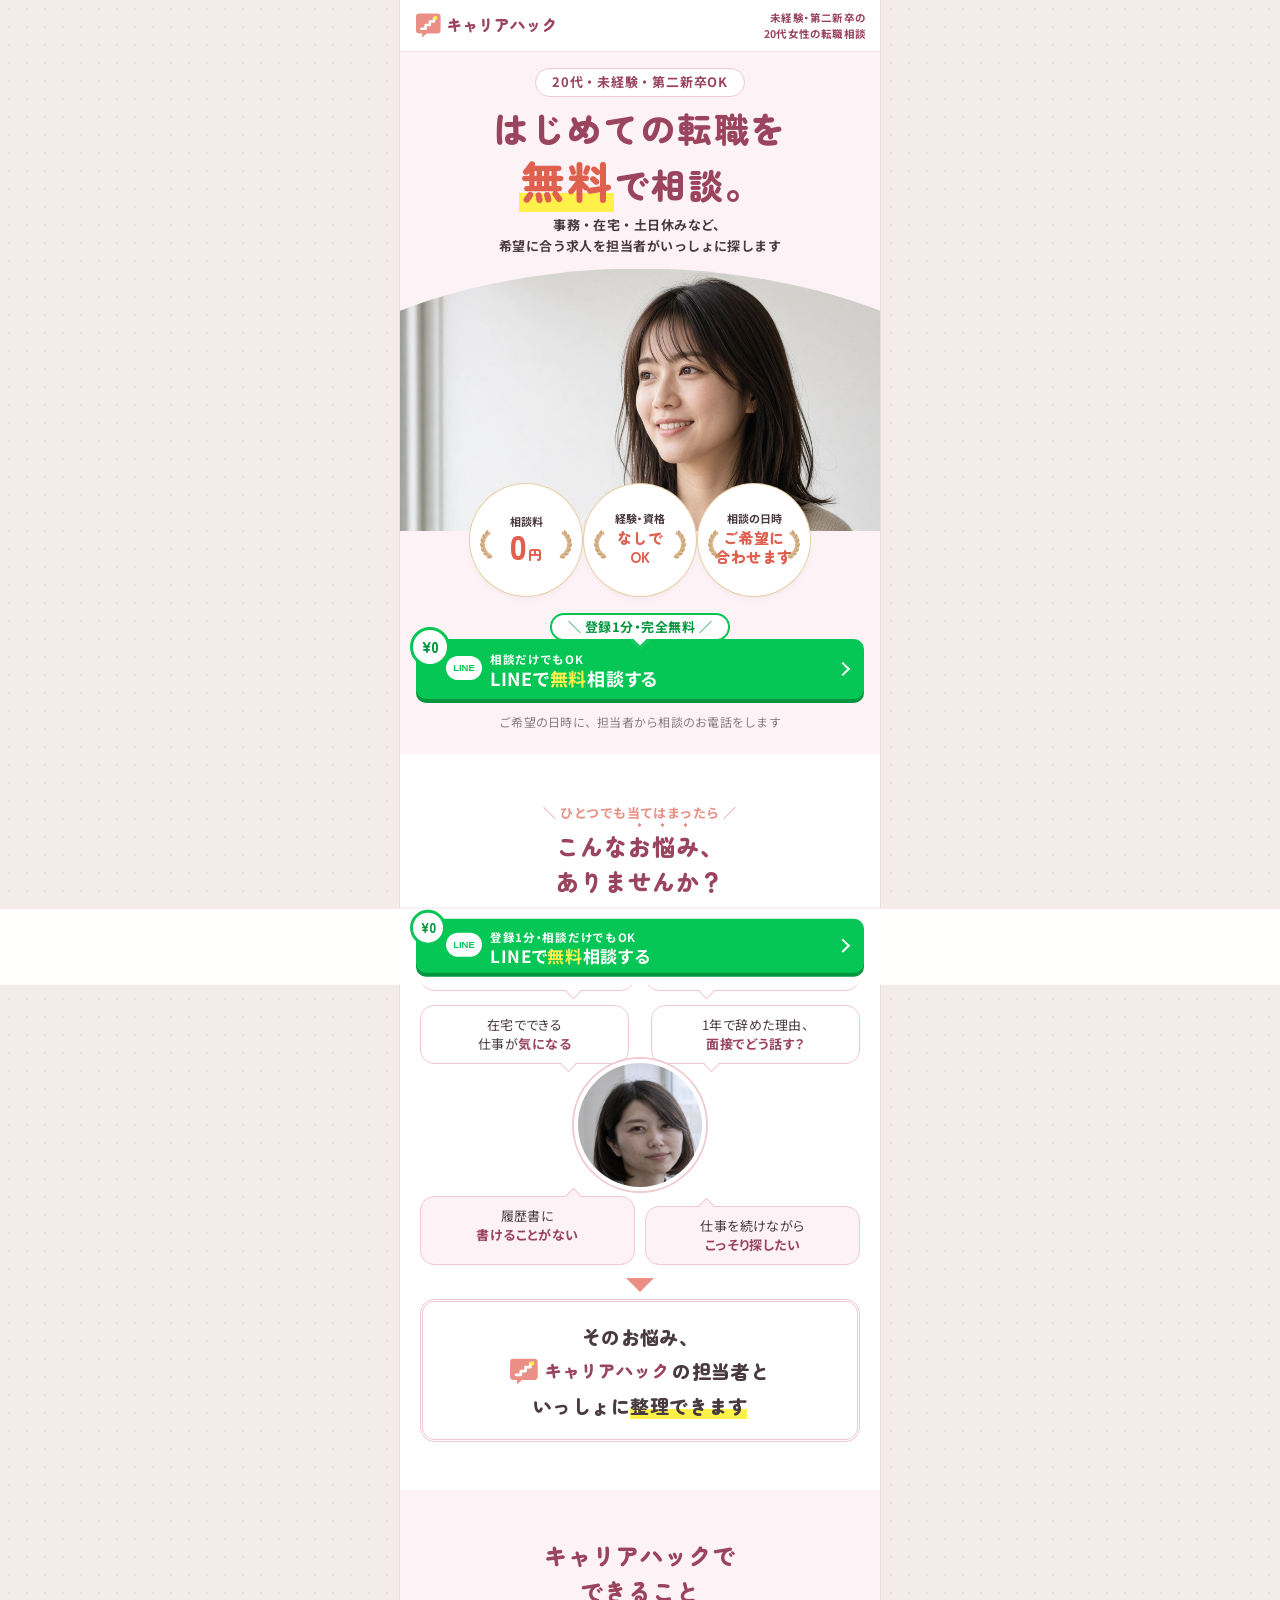
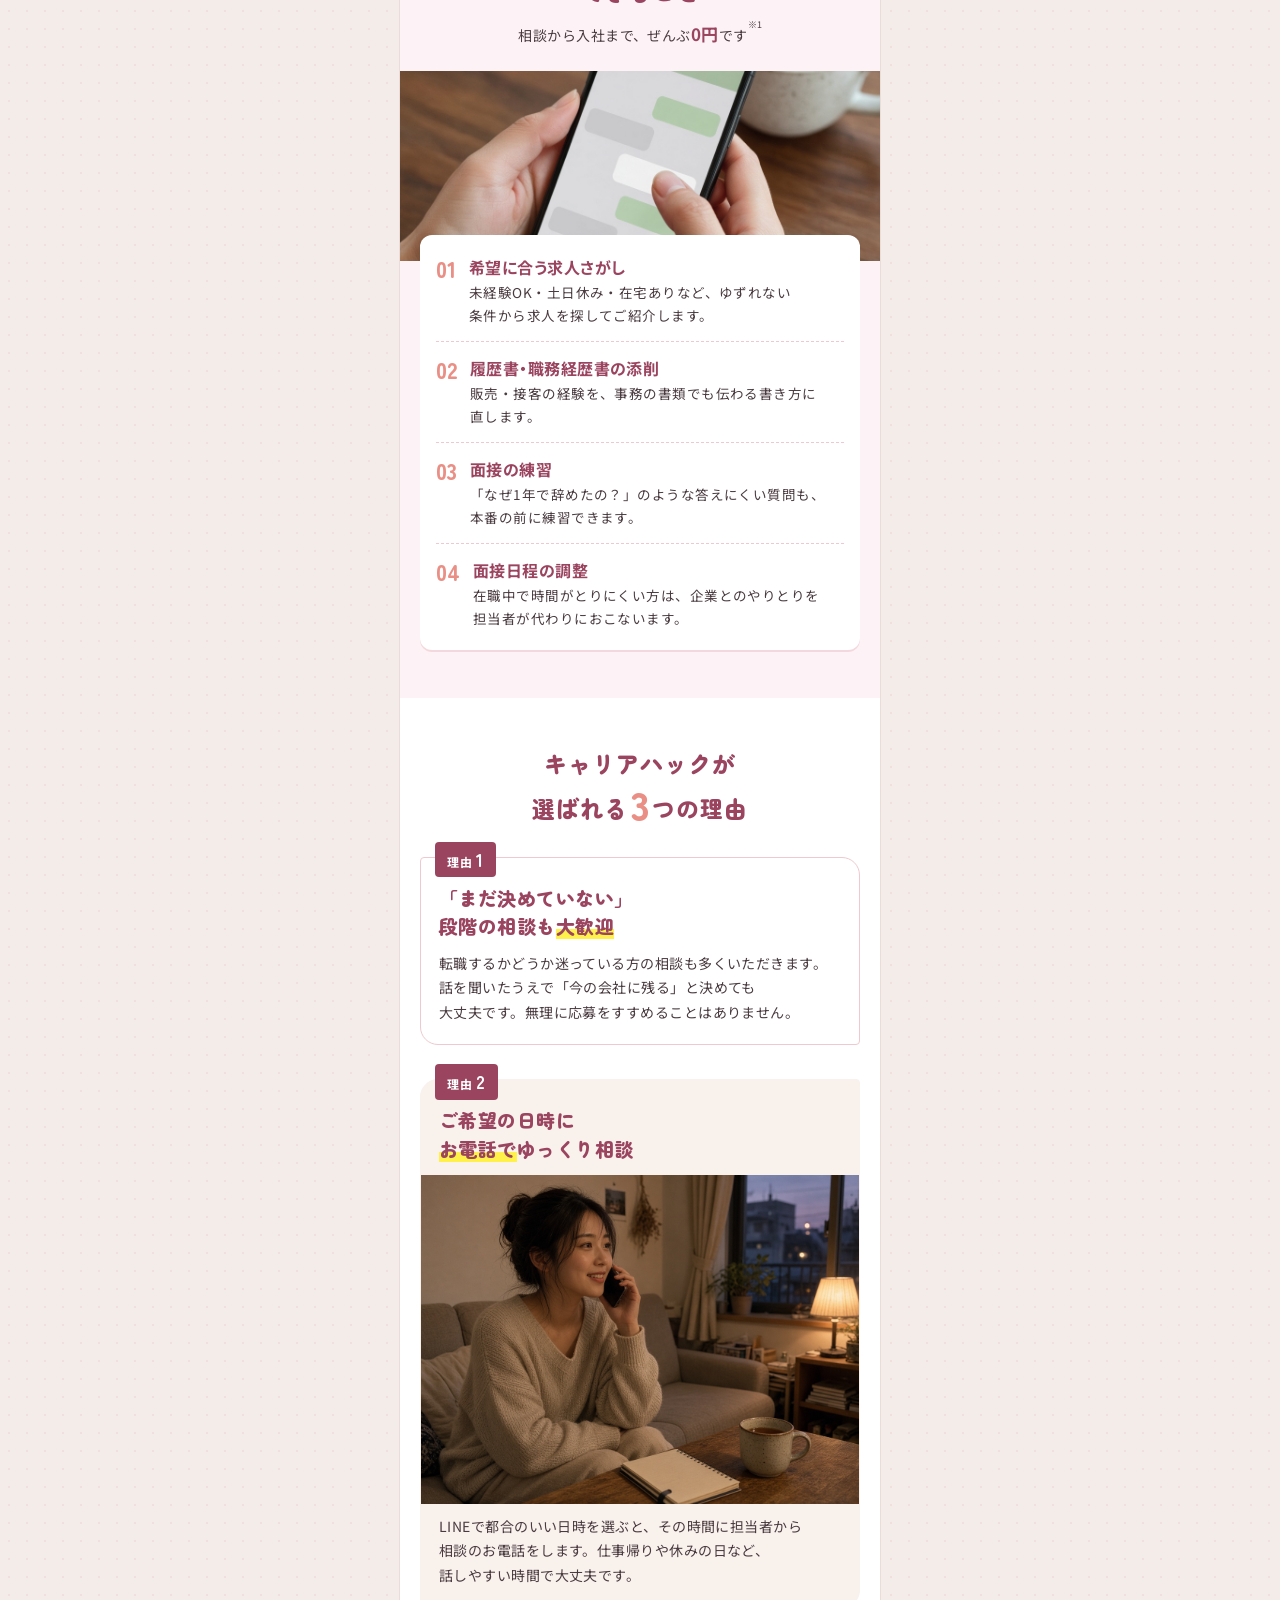
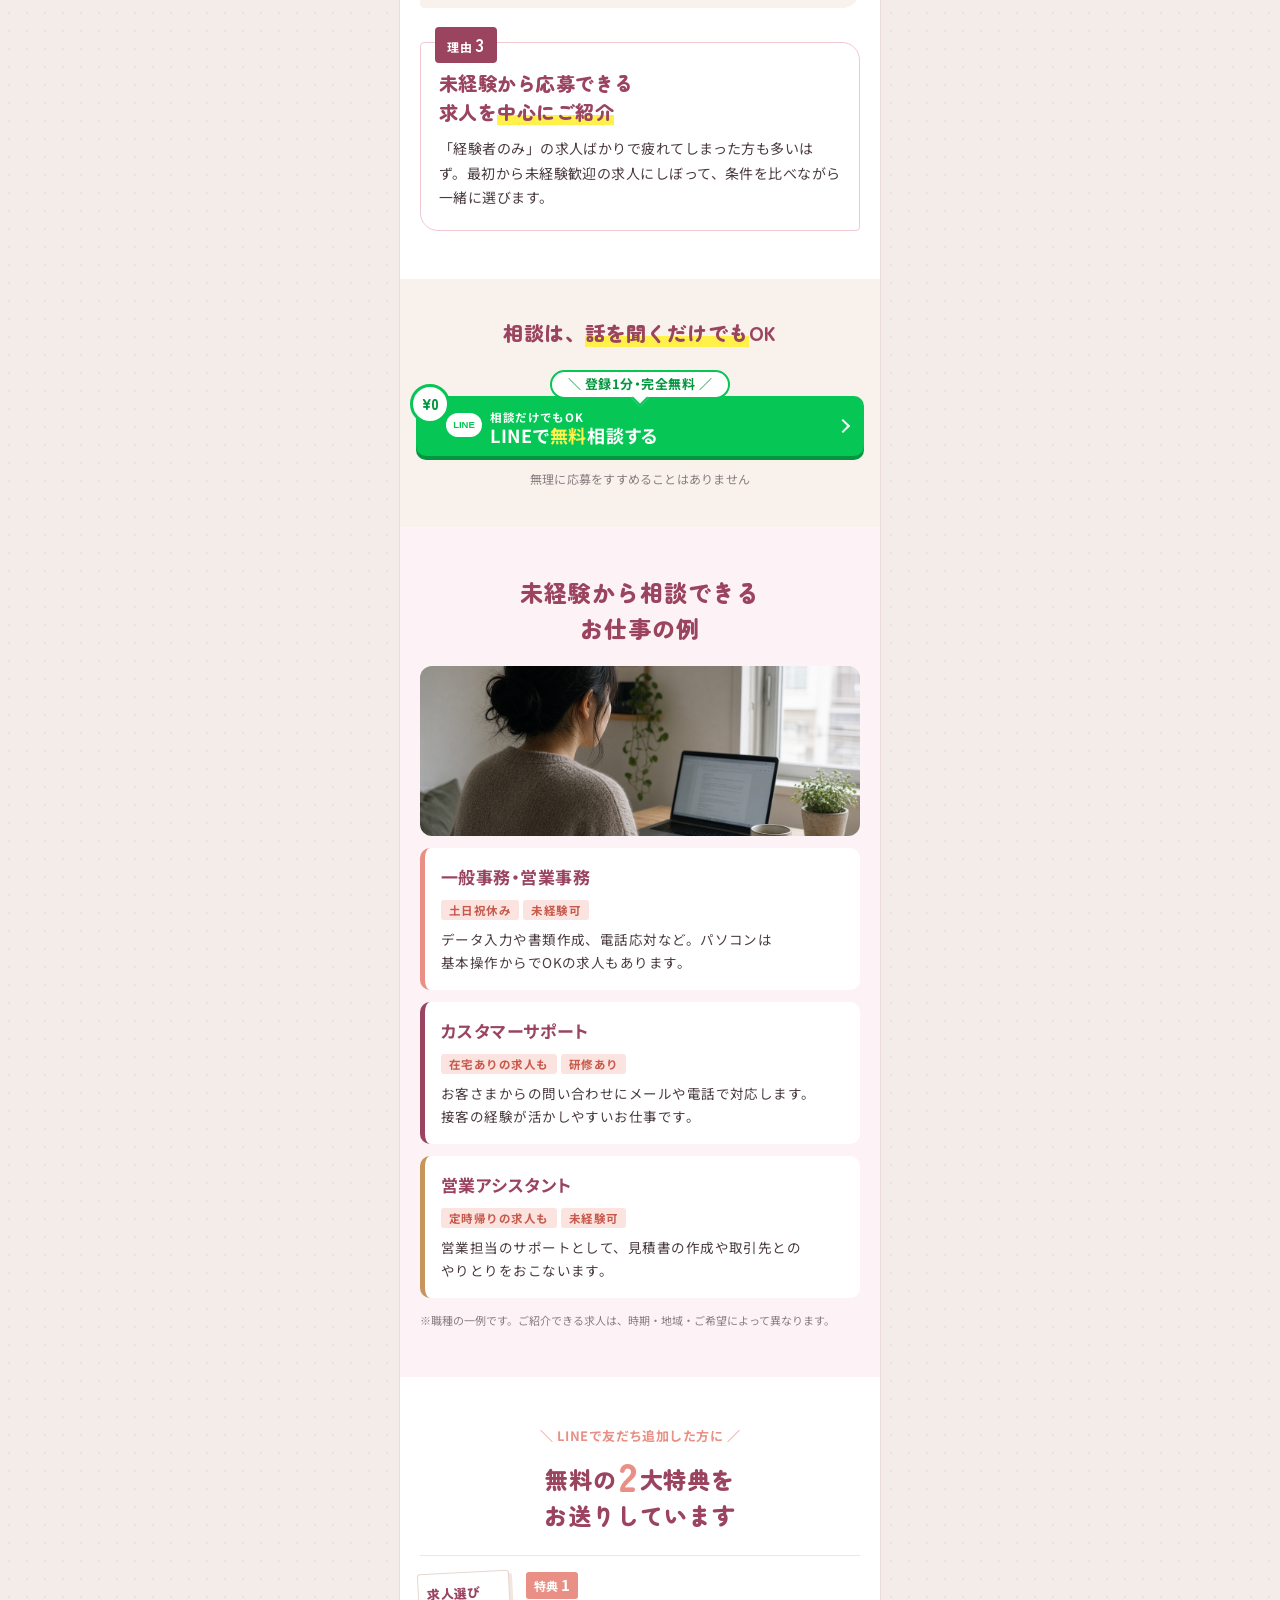
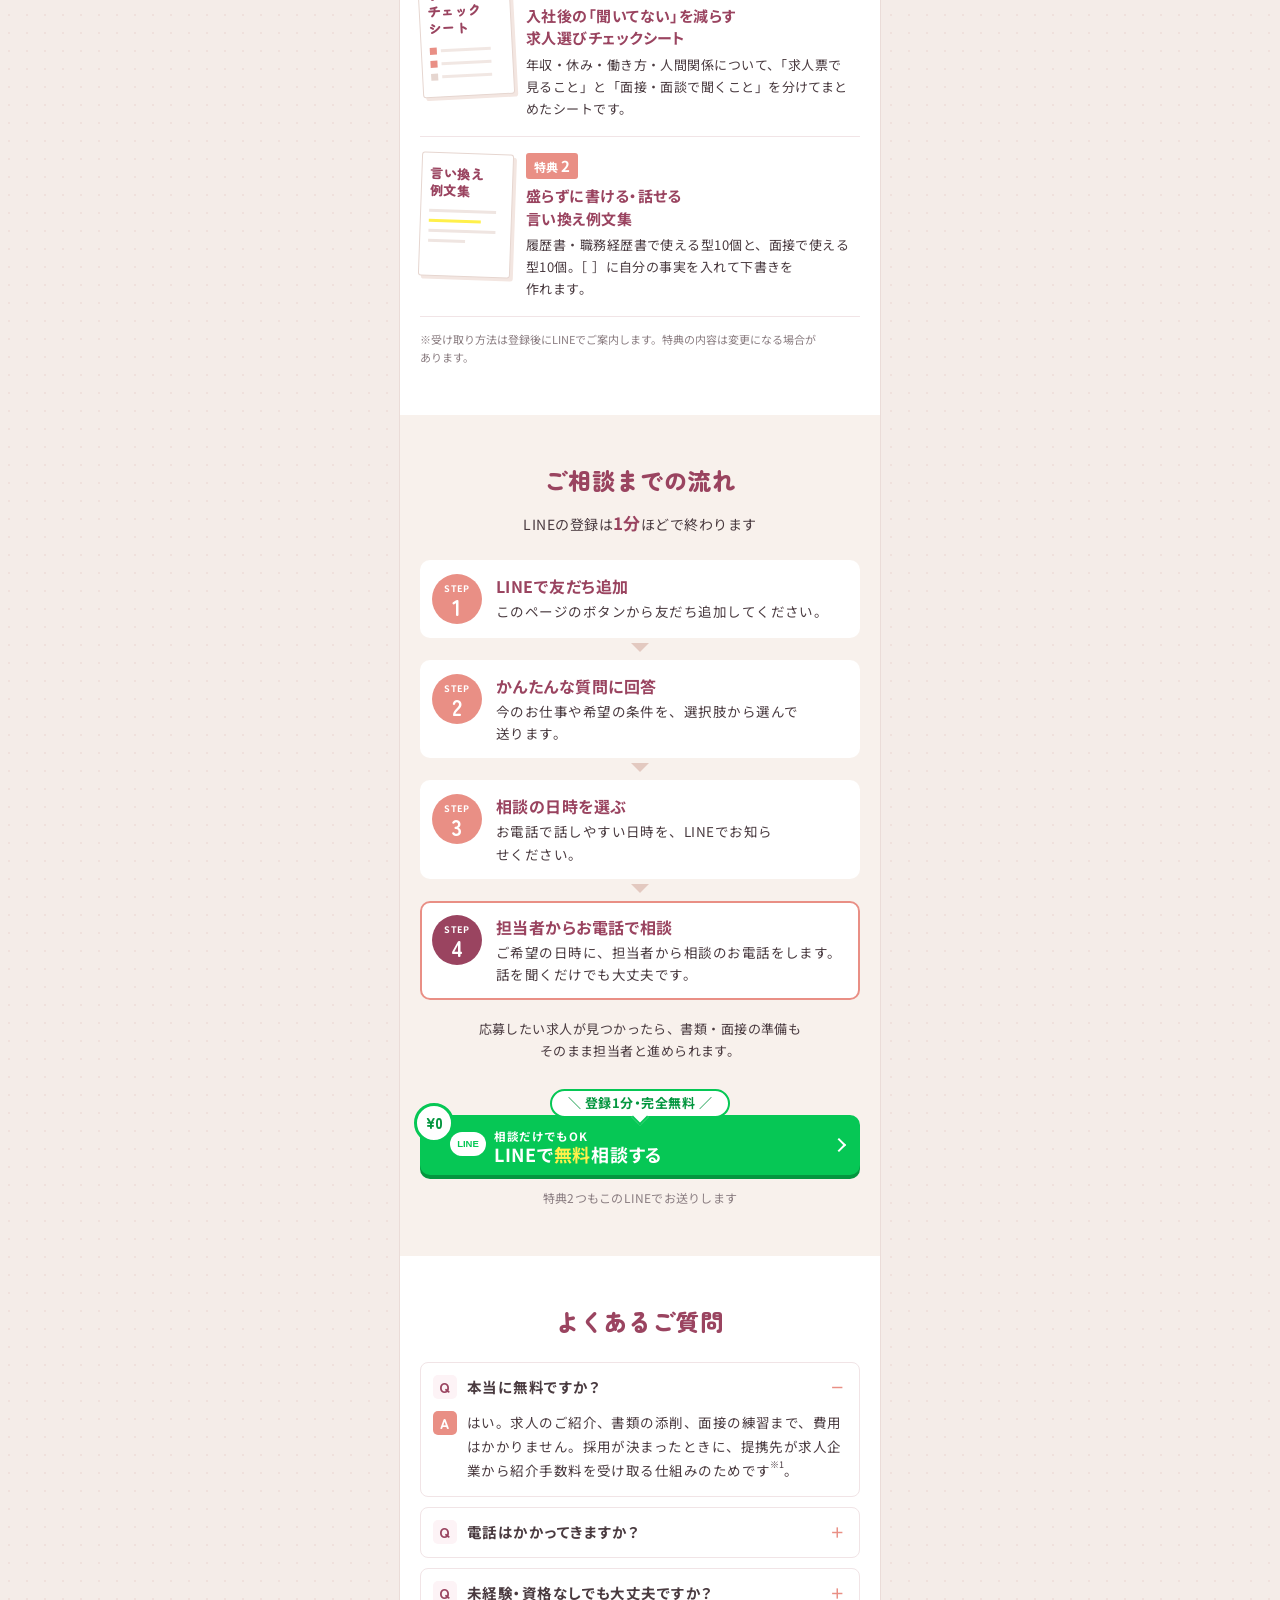
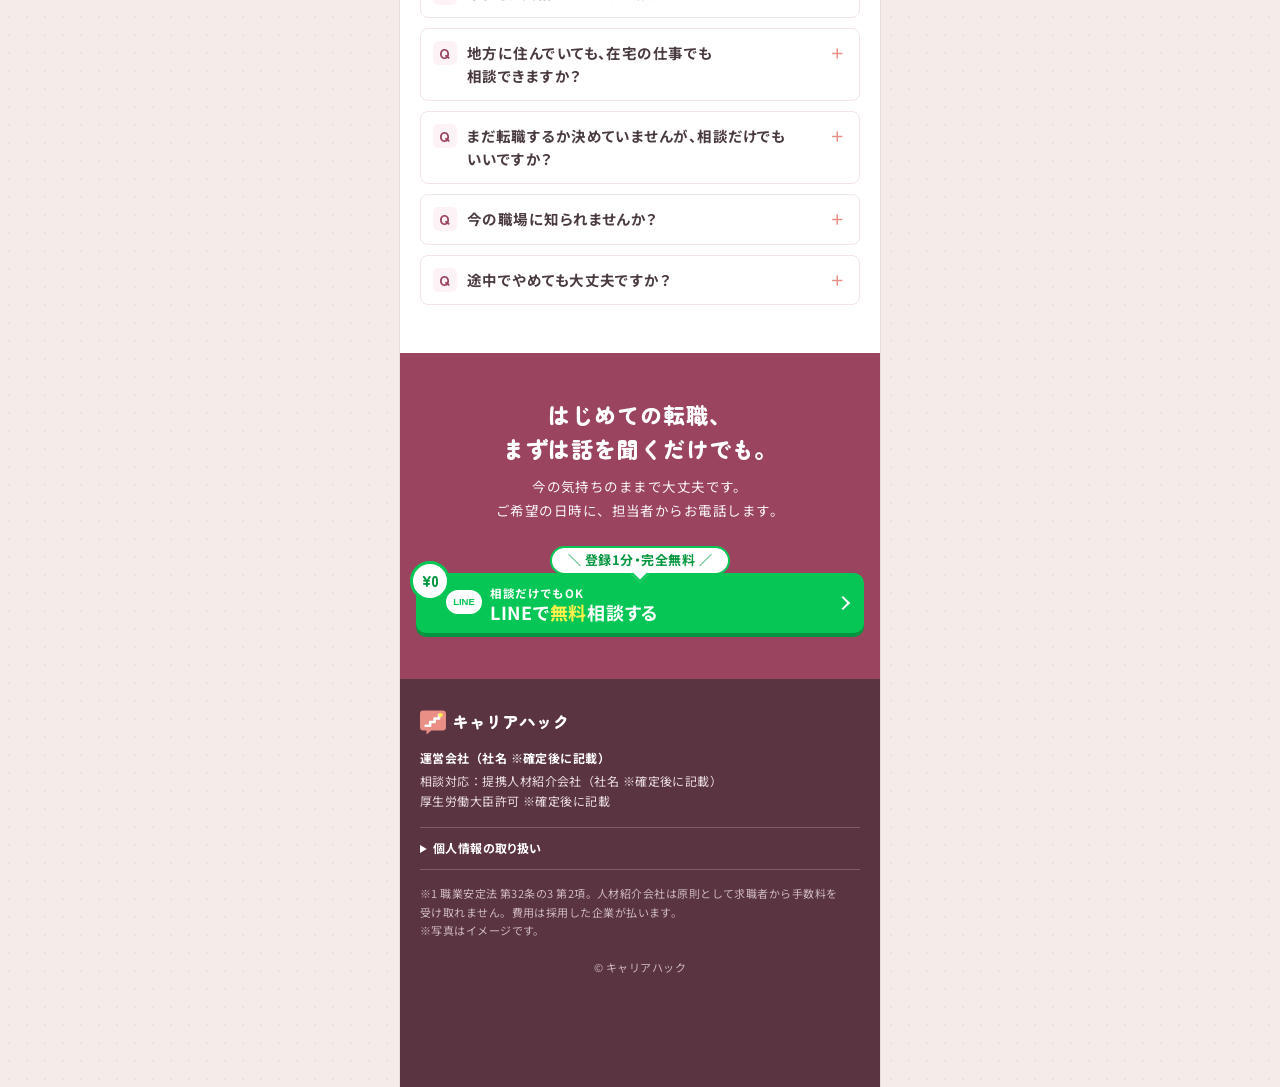
==== commit e0753763: "Round 1 (29/30): rebuild LP on competitor-measured specs — women-focused pink/rose palette, Zen Maru" ====
--- a/docs/index.html
+++ b/docs/index.html
@@ -3,12 +3,13 @@
 <head>
 <meta charset="utf-8">
 <meta name="viewport" content="width=device-width, initial-scale=1">
-<title>未経験からの転職をLINEで完全無料相談｜キャリアハック</title>
-<meta name="description" content="第二新卒・未経験・フリーターOK。20代の転職を、LINEで完全無料相談。営業電話なし・ブロックで終了。">
+<title>はじめての転職を無料で相談｜キャリアハック</title>
+<meta name="description" content="20代・未経験・第二新卒の女性のための転職相談。LINEで友だち追加して、ご希望の日時に担当者からお電話で相談できます。相談だけでもOK、費用は0円です。">
 <meta name="robots" content="noindex">
+<link rel="icon" href="img/logo-mark.svg" type="image/svg+xml">
 <link rel="preconnect" href="https://fonts.googleapis.com">
 <link rel="preconnect" href="https://fonts.gstatic.com" crossorigin>
-<link rel="stylesheet" href="https://fonts.googleapis.com/css2?family=Noto+Sans+JP:wght@400;500;700;900&family=Oswald:wght@500;600&display=swap">
+<link rel="stylesheet" href="https://fonts.googleapis.com/css2?family=Noto+Sans+JP:wght@400;700&family=Zen+Maru+Gothic:wght@700;900&display=swap">
 <link rel="stylesheet" href="style.css">
 <script src="config.js"></script>
 <script>
@@ -23,309 +24,177 @@
 </script>
 </head>
 <body>
-<!-- 共通の図形（月桂樹・人物アイコン） -->
 <svg width="0" height="0" style="position:absolute" aria-hidden="true">
-  <defs>
-    <linearGradient id="gold" x1="0" y1="0" x2="0" y2="1"><stop offset="0" stop-color="#f1d27a"/><stop offset=".5" stop-color="#c99a3b"/><stop offset="1" stop-color="#a87a22"/></linearGradient>
-  </defs>
-  <symbol id="laurel" viewBox="4 4 52 96"><path d="M42 93A46 46 0 0 1 40 11" fill="none" stroke="currentColor" stroke-width="2"/><g fill="currentColor"><g transform="rotate(-64 62 52)"><path d="M16 58c-9-4-10-13-6-19c6 3 8 11 6 19z"/><path d="M16 58c9-4 10-13 6-19c-6 3-8 11-6 19z" opacity=".8"/></g><g transform="rotate(-46 62 52)"><path d="M16 58c-9-4-10-13-6-19c6 3 8 11 6 19z"/><path d="M16 58c9-4 10-13 6-19c-6 3-8 11-6 19z" opacity=".8"/></g><g transform="rotate(-28 62 52)"><path d="M16 58c-9-4-10-13-6-19c6 3 8 11 6 19z"/><path d="M16 58c9-4 10-13 6-19c-6 3-8 11-6 19z" opacity=".8"/></g><g transform="rotate(-10 62 52)"><path d="M16 58c-9-4-10-13-6-19c6 3 8 11 6 19z"/><path d="M16 58c9-4 10-13 6-19c-6 3-8 11-6 19z" opacity=".8"/></g><g transform="rotate(8 62 52)"><path d="M16 58c-9-4-10-13-6-19c6 3 8 11 6 19z"/><path d="M16 58c9-4 10-13 6-19c-6 3-8 11-6 19z" opacity=".8"/></g><g transform="rotate(26 62 52)"><path d="M16 58c-9-4-10-13-6-19c6 3 8 11 6 19z"/><path d="M16 58c9-4 10-13 6-19c-6 3-8 11-6 19z" opacity=".8"/></g><g transform="rotate(44 62 52)"><path d="M16 58c-9-4-10-13-6-19c6 3 8 11 6 19z"/><path d="M16 58c9-4 10-13 6-19c-6 3-8 11-6 19z" opacity=".8"/></g><g transform="rotate(62 62 52)"><path d="M16 58c-9-4-10-13-6-19c6 3 8 11 6 19z"/><path d="M16 58c9-4 10-13 6-19c-6 3-8 11-6 19z" opacity=".8"/></g></g></symbol>
+  <symbol id="laurel" viewBox="4 4 52 96"><path d="M42 93A46 46 0 0 1 40 11" fill="none" stroke="currentColor" stroke-width="2"/><g fill="currentColor"><g transform="rotate(-64 62 52)"><path d="M16 58c-9-4-10-13-6-19c6 3 8 11 6 19z"/><path d="M16 58c9-4 10-13 6-19c-6 3-8 11-6 19z" opacity=".8"/></g><g transform="rotate(-46 62 52)"><path d="M16 58c-9-4-10-13-6-19c6 3 8 11 6 19z"/><path d="M16 58c9-4 10-13 6-19c-6 3-8 11-6 19z" opacity=".8"/></g><g transform="rotate(-28 62 52)"><path d="M16 58c-9-4-10-13-6-19c6 3 8 11 6 19z"/><path d="M16 58c9-4 10-13 6-19c-6 3-8 11-6 19z" opacity=".8"/></g><g transform="rotate(-10 62 52)"><path d="M16 58c-9-4-10-13-6-19c6 3 8 11 6 19z"/><path d="M16 58c9-4 10-13 6-19c-6 3-8 11-6 19z" opacity=".8"/></g><g transform="rotate(8 62 52)"><path d="M16 58c-9-4-10-13-6-19c6 3 8 11 6 19z"/><path d="M16 58c9-4 10-13 6-19c-6 3-8 11-6 19z" opacity=".8"/></g><g transform="rotate(26 62 52)"><path d="M16 58c-9-4-10-13-6-19c6 3 8 11 6 19z"/><path d="M16 58c9-4 10-13 6-19c-6 3-8 11-6 19z" opacity=".8"/></g><g transform="rotate(44 62 52)"><path d="M16 58c-9-4-10-13-6-19c6 3 8 11 6 19z"/><path d="M16 58c9-4 10-13 6-19c-6 3-8 11-6 19z" opacity=".8"/></g></g></symbol>
 </svg>
 <main class="page">
 
-<!-- ============ 0 ヘッダー（A1: ロゴ＋月桂樹の一行。文言は言い換え・ロゴは自社） ============ -->
 <header class="top">
-  <p class="logo"><span class="logo-mark" aria-hidden="true"><i></i><i></i><i></i></span>キャリア<br>ハック</p>
-  <p class="laurel"><svg class="lf" aria-hidden="true"><use href="#laurel"/></svg><span>20代の<b>はじめての転職</b>、<br>0円でLINE相談!</span><svg class="lf r" aria-hidden="true"><use href="#laurel"/></svg></p>
+  <p class="logo"><img src="img/logo.svg" alt="キャリアハック" width="185" height="34"></p>
+  <p class="top-copy">未経験・第二新卒の<br>20代女性の転職相談</p>
 </header>
 
-<!-- ============ 1 FV（参考LP A1とほぼ同じ構成。人物だけ男女ペア） ============ -->
+<!-- ============ FV ============ -->
 <section class="fv">
-  <p class="fv-band"><span>経験ゼロでも<b>年収</b>も<b>休み</b>もUP?!</span></p>
-  <p class="fv-target">20代・第二新卒・フリーター・在職中OK</p>
-  <h1 class="fv-h"><span class="k">LINEで</span><em>無料</em>の転職相談</h1>
-  <div class="fv-body">
-    <!-- 人物: 男女ペアの切り抜きPNG（透過・20代・オフィスカジュアル）を img/fv_pair.png に置けば表示される。無い間は差し替え枠の図 -->
-    <div class="fv-photo">
-      <svg class="ph" viewBox="0 0 300 400" aria-hidden="true">
-        <path d="M6 400c4-92 42-124 99-130 57 6 95 38 99 130z" fill="#2c4a86"/><path d="M84 272l21 60 21-60z" fill="#fff"/>
-        <rect x="94" y="232" width="22" height="42" fill="#f0c9a8"/><ellipse cx="105" cy="204" rx="34" ry="40" fill="#f6d5b8"/>
-        <path d="M71 200c-5-40 19-50 37-48 24-2 38 18 32 46-6-16-22-22-36-20-14 0-26 8-33 22z" fill="#2a2421"/>
-        <path d="M164 225c-6-50 21-45 36-45s42-5 36 45l4 70H160z" fill="#4a3428"/>
-        <path d="M108 400c6-84 42-110 92-116 50 6 86 32 92 116z" fill="#f3f1ec"/><path d="M168 300l32 56 32-56" fill="none" stroke="#8fb0dc" stroke-width="12"/>
-        <rect x="190" y="248" width="20" height="40" fill="#f0c9a8"/><ellipse cx="200" cy="222" rx="31" ry="37" fill="#f6d5b8"/>
-        <path d="M169 215c1-25 17-31 31-31s31 8 31 31c-11-15-26-19-41-15-8 3-16 8-21 15z" fill="#4a3428"/>
-        <g fill="#3a2c26"><circle cx="93" cy="208" r="3.2"/><circle cx="117" cy="208" r="3.2"/><circle cx="189" cy="226" r="3"/><circle cx="211" cy="226" r="3"/></g>
-        <g fill="none" stroke="#c46a5a" stroke-width="2.6" stroke-linecap="round"><path d="M95 223q10 9 20 0"/><path d="M191 240q9 8 18 0"/></g>
-      </svg>
-      <img src="img/fv_pair.png" alt="笑顔の20代の男女" width="900" height="1200" fetchpriority="high" onerror="this.remove()">
-      <p class="ph-note">写真差し替え枠（男女ペア）</p>
-    </div>
-    <div class="fv-left">
-      <p class="lbl">専任の担当者が</p>
-      <p class="bar">書類から内定まで</p>
-      <p class="bar"><em>まるごと</em>伴走</p>
-      <ul class="hash">
-        <li>#強み探し</li><li>#書類添削</li><li>#面接対策</li>
-      </ul>
-    </div>
-  </div>
-  <!-- メダル: 実績3つ（参考LP）。数字はページ内の実績帯と同じ値に揃える -->
+  <p class="fv-pill">20代・未経験・第二新卒OK</p>
+  <h1 class="fv-h">はじめての転職を<br><em>無料</em>で相談。</h1>
+  <p class="fv-sub">事務・在宅・土日休みなど、<br>希望に合う求人を担当者がいっしょに探します</p>
+  <div class="fv-photo"><img src="img/gen_fv_woman.jpg" alt="スマホを持って窓辺に立つ20代の女性" width="864" height="1152" fetchpriority="high"></div>
   <ul class="medals">
-    <li><svg class="ml" aria-hidden="true"><use href="#laurel"/></svg><svg class="ml r" aria-hidden="true"><use href="#laurel"/></svg><span>平均年収<sup>※2</sup></span><b>93<small>万円</small></b><span class="up">UP</span></li>
-    <li><svg class="ml" aria-hidden="true"><use href="#laurel"/></svg><svg class="ml r" aria-hidden="true"><use href="#laurel"/></svg><span>入社満足度<sup>※3</sup></span><b>98<small>%</small></b><span>&nbsp;</span></li>
-    <li><svg class="ml" aria-hidden="true"><use href="#laurel"/></svg><svg class="ml r" aria-hidden="true"><use href="#laurel"/></svg><span>転職内定率<sup>※4</sup></span><b>94<small>%</small></b><span>&nbsp;</span></li>
+    <li><svg class="ml" aria-hidden="true"><use href="#laurel"/></svg><svg class="ml r" aria-hidden="true"><use href="#laurel"/></svg><span>相談料</span><b>0<small>円</small></b></li>
+    <li><svg class="ml" aria-hidden="true"><use href="#laurel"/></svg><svg class="ml r" aria-hidden="true"><use href="#laurel"/></svg><span>経験・資格</span><b class="s">なしで<br>OK</b></li>
+    <li><svg class="ml" aria-hidden="true"><use href="#laurel"/></svg><svg class="ml r" aria-hidden="true"><use href="#laurel"/></svg><span>相談の日時</span><b class="s">ご希望に<br>合わせます</b></li>
   </ul>
-  <p class="src fv-src">※提携人材紹介会社の実績値。算出条件はページ下部の※2〜4</p>
-</section>
-
-<div class="cta-block">
-  <p class="cta-head"><small>バイト・販売・1年で退職でも</small>応募できる求人を<em>LINEで見る</em></p>
-  <ul class="assure"><li>電話<b>なし</b></li><li>職場に<b>バレない</b></li><li>費用<b>0円</b></li><li>最短<b>1分</b></li></ul>
-  <a class="btn-line" href="#" data-cta><span class="yen">¥0</span><span class="b-ico">LINE</span><span class="b-txt"><small>最短<b>1分</b>・名前なしでOK</small>LINEで無料相談する</span><i class="b-arr"></i></a>
-  <p class="cta-note">最初はスタンプ1つでOK／いつでもブロックで終了</p>
+  <div class="cta" id="cta-fv">
+    <p class="cta-tab">＼ 登録1分・完全無料 ／</p>
+    <a class="btn" href="#" data-cta><span class="btn-yen">¥0</span><span class="btn-ic" aria-hidden="true">LINE</span><span class="btn-tx"><small>相談だけでもOK</small>LINEで<em>無料</em>相談する</span><i class="btn-ar" aria-hidden="true"></i></a>
+    <p class="cta-note">ご希望の日時に、担当者から相談のお電話をします</p>
+  </div>
+</section>
+
+<!-- ============ 悩み ============ -->
+<section class="worry">
+  <p class="sec-cap">ひとつでも当てはまったら</p>
+  <h2 class="sec-h">こんな<span class="dots">お悩み</span>、<br>ありませんか？</h2>
+  <div class="worry-box">
+    <ul class="bubbles">
+      <li class="b1">販売・接客しか<br><b>したことがない</b></li>
+      <li class="b2"><b>土日休み</b>の<br>仕事に変わりたい</li>
+      <li class="b3">在宅でできる<br>仕事が<b>気になる</b></li>
+      <li class="b4">1年で辞めた理由、<br><b>面接でどう話す？</b></li>
+      <li class="b5">履歴書に<br><b>書けることがない</b></li>
+      <li class="b6">仕事を続けながら<br><b>こっそり探したい</b></li>
+    </ul>
+    <p class="worry-face"><img src="img/worry_face.jpg" alt="考えごとをしている20代の女性" width="800" height="600" loading="lazy"></p>
+  </div>
+  <div class="solve">
+    <p>そのお悩み、</p>
+    <p class="solve-b"><img src="img/logo.svg" alt="キャリアハック" width="185" height="34"><span>の担当者と</span></p>
+    <p>いっしょに<span class="mk">整理できます</span></p>
+  </div>
+</section>
+
+<!-- ============ できること ============ -->
+<section class="can">
+  <h2 class="sec-h">キャリアハックで<br>できること</h2>
+  <p class="sec-lead">相談から入社まで、ぜんぶ<b>0円</b>です<sup>※1</sup></p>
+  <figure class="can-photo"><img src="img/gen_line_phone.jpg" alt="カフェでスマホのトーク画面を見ている手元" width="1024" height="1024" loading="lazy"></figure>
+  <ol class="can-list">
+    <li><span class="no">01</span><div><h3>希望に合う求人さがし</h3><p>未経験OK・土日休み・在宅ありなど、ゆずれない条件から求人を探してご紹介します。</p></div></li>
+    <li><span class="no">02</span><div><h3>履歴書・職務経歴書の添削</h3><p>販売・接客の経験を、事務の書類でも伝わる書き方に直します。</p></div></li>
+    <li><span class="no">03</span><div><h3>面接の練習</h3><p>「なぜ1年で辞めたの？」のような答えにくい質問も、本番の前に練習できます。</p></div></li>
+    <li><span class="no">04</span><div><h3>面接日程の調整</h3><p>在職中で時間がとりにくい方は、企業とのやりとりを担当者が代わりにおこないます。</p></div></li>
+  </ol>
+</section>
+
+<!-- ============ 選ばれる理由 ============ -->
+<section class="reasons">
+  <h2 class="sec-h">キャリアハックが<br>選ばれる<span class="big">3</span>つの理由</h2>
+  <article class="reason">
+    <p class="rn">理由<b>1</b></p>
+    <h3>「まだ決めていない」<br>段階の相談も<span class="mk">大歓迎</span></h3>
+    <p>転職するかどうか迷っている方の相談も多くいただきます。話を聞いたうえで「今の会社に残る」と決めても大丈夫です。無理に応募をすすめることはありません。</p>
+  </article>
+  <article class="reason ph">
+    <p class="rn">理由<b>2</b></p>
+    <h3>ご希望の日時に<br><span class="mk">お電話で</span>ゆっくり相談</h3>
+    <figure><img src="img/gen_call.jpg" alt="自宅のソファで電話をしている女性" width="1152" height="864" loading="lazy"></figure>
+    <p>LINEで都合のいい日時を選ぶと、その時間に担当者から相談のお電話をします。仕事帰りや休みの日など、話しやすい時間で大丈夫です。</p>
+  </article>
+  <article class="reason">
+    <p class="rn">理由<b>3</b></p>
+    <h3>未経験から応募できる<br>求人を<span class="mk">中心にご紹介</span></h3>
+    <p>「経験者のみ」の求人ばかりで疲れてしまった方も多いはず。最初から未経験歓迎の求人にしぼって、条件を比べながら一緒に選びます。</p>
+  </article>
+</section>
+
+<div class="cta-wrap">
+  <p class="cta-lead">相談は、<em>話を聞くだけでも</em>OK</p>
+  <div class="cta">
+    <p class="cta-tab">＼ 登録1分・完全無料 ／</p>
+    <a class="btn" href="#" data-cta><span class="btn-yen">¥0</span><span class="btn-ic" aria-hidden="true">LINE</span><span class="btn-tx"><small>相談だけでもOK</small>LINEで<em>無料</em>相談する</span><i class="btn-ar" aria-hidden="true"></i></a>
+    <p class="cta-note">無理に応募をすすめることはありません</p>
+  </div>
 </div>
 
-<!-- ============ 2 転職の例（A1: 事例を2画面目／男女混在） ============ -->
-<section class="cases">
-  <p class="pill-h">スタートは、みんな「経験なし」</p>
-  <p class="sec-lead">バイト・販売・1年で退職から<br><em class="mk">年収も休みも増えた</em>3人の転職</p>
-  <!-- 仮置き: 掲載許可を得た実際の事例に差し替える。年収の数字は提携先の実績で確認してから -->
-  <article class="case">
-    <p class="case-top"><span class="case-no">CASE<b>01</b></span><span class="case-n1">#フリーター #職歴ゼロ</span></p>
-    <p class="case-h">バイト歴5年・正社員経験なしから<br><b>研修つきのITサポート</b>へ</p>
-    <div class="case-in">
-      <p class="who"><img class="il" src="img/il_case1.svg" alt="" width="200" height="200"><span>Kさん<small>24歳・男性<br>飲食店アルバイト5年</small></span></p>
-      <p class="up-dot"><small>年収</small><b>100<small>万円</small></b>UP</p>
-    </div>
-    <div class="hbars"><p class="hb-b"><span class="l">転職前<small>飲食バイト</small></span><span class="v" style="--w:55%"><b>220</b>万円</span></p><p class="hb-a"><span class="l">転職後<small>ITサポート</small></span><span class="v" style="--w:80%"><b>320</b>万円</span></p></div>
-    <p class="case-q">「バイトの5年が、ちゃんと“職歴”になった」</p>
-    <p class="case-t">正社員経験がない＝書くことがない、と思っていました。シフトリーダーで新人に教えていた話を書類に入れたら、面接でそこばかり聞かれました。</p>
-  </article>
-  <article class="case">
-    <p class="case-top"><span class="case-no">CASE<b>02</b></span><span class="case-n1">#販売職 #土日休み #人間関係</span></p>
-    <p class="case-h">週末ずっとシフトの販売職から<br><b>土日祝休みの一般事務</b>へ</p>
-    <div class="case-in">
-      <p class="who"><img class="il" src="img/il_case2.svg" alt="" width="200" height="200"><span>Mさん<small>25歳・女性<br>アパレル販売3年</small></span></p>
-      <p class="up-dot"><small>年収</small><b>60<small>万円</small></b>UP</p>
-    </div>
-    <div class="hbars"><p class="hb-b"><span class="l">転職前<small>販売・シフト制</small></span><span class="v" style="--w:65%"><b>260</b>万円</span></p><p class="hb-a"><span class="l">転職後<small>一般事務</small></span><span class="v" style="--w:80%"><b>320</b>万円</span></p></div>
-    <p class="case-q">「土曜に友だちと会える。それがいちばん嬉しい」</p>
-    <p class="case-t">店長との関係にも疲れていた頃。クレーム対応が「電話応対の強み」になると教わって、未経験の事務に応募できました。返信は全部、休憩中のLINEで。</p>
-  </article>
-  <article class="case">
-    <p class="case-top"><span class="case-no">CASE<b>03</b></span><span class="case-n1">#第二新卒 #1年で退職</span></p>
-    <p class="case-h">新卒1年目で退職してから<br><b>研修ありの法人営業</b>へ</p>
-    <div class="case-in">
-      <p class="who"><img class="il" src="img/il_case3.svg" alt="" width="200" height="200"><span>Tさん<small>23歳・男性<br>新卒1年で退職</small></span></p>
-      <p class="up-dot"><small>年収</small><b>80<small>万円</small></b>UP</p>
-    </div>
-    <div class="hbars"><p class="hb-b"><span class="l">転職前<small>新卒1年目</small></span><span class="v" style="--w:70%"><b>280</b>万円</span></p><p class="hb-a"><span class="l">転職後<small>法人営業</small></span><span class="v" style="--w:90%"><b>360</b>万円</span></p></div>
-    <p class="case-q">「“なんで1年で辞めたの？”を、先に練習できた」</p>
-    <p class="case-t">いちばん怖かった質問を、LINEで何回も練習。本番でまったく同じことを聞かれても、落ち着いて答えられました。</p>
-  </article>
-  <p class="fine">※掲載例（仮置き）。イラストはイメージです。個人の感想であり、結果を保証するものではありません。</p>
-</section>
-
-<!-- ============ 3 悩み → このまま我慢しても（N1ごとの一言＋人物写真＋暗転） ============ -->
-<section class="worry">
-  <figure class="sunday" aria-label="日曜の夜、スマホに届いた通知のイメージ">
-    <p class="sun-time"><small>日曜日</small>22:47</p>
-    <ul class="notif">
-      <li><i class="ap cal" aria-hidden="true"></i><b>カレンダー<small>いま</small></b>明日 9:00〜22:00 シフト（5連勤の1日目）</li>
-      <li><i class="ap pay" aria-hidden="true"></i><b>給与明細<small>2時間前</small></b>今月の振込額：171,240円</li>
-      <li><i class="ap msg" aria-hidden="true"></i><b>職場のグループ<small>3時間前</small></b>明日、朝イチで少し話せる？</li>
-    </ul>
-    <figcaption>このままで、いいのかな…</figcaption>
-  </figure>
-  <div class="worry-in">
-    <p class="worry-cap">ひとつでも当てはまったら</p>
-    <h2 class="worry-h">日曜の夜、<em>こんなこと</em><br>考えていませんか？</h2>
-    <ul class="voices">
-      <li class="m1"><span>22歳・フリーター</span>バイト歴4年で、<b>正社員の職歴はゼロ</b></li>
-      <li class="f1"><span>23歳・第二新卒</span>1年で辞めて、<b>面接で何て言えば…</b></li>
-      <li class="m2"><span>26歳・在職中</span>辞めたいけど、<b>次がないのが怖い</b></li>
-      <li class="f2"><span>25歳・販売</span>手取り17万で、<b>3年目も昇給なし</b></li>
-      <li class="f1"><span>24歳・事務</span>上司の顔色で、<b>毎朝お腹が痛い</b></li>
-      <li class="m1"><span>27歳・飲食</span>シフト制で、<b>土日休みは月1回</b></li>
-      <li class="m2"><span>25歳・営業</span>残業続きで、<b>平日は帰って寝るだけ</b></li>
-      <li class="f2"><span>21歳・未経験</span>やりたい仕事はあるけど、<b>経験ゼロ</b></li>
-    </ul>
-    <p class="worry-sum">1つでも「わかる」と思ったら、<br>それは<b>動き出していいサイン</b>です。</p>
-  </div>
-  <div class="dark">
-    <p class="d1">このまま、なんとなく1年たつと…</p>
-    <p class="d2">「未経験歓迎」で応募できる求人は<br><b>年齢が上がるほど減りやすい</b></p>
-    <p class="d3">いちばん選べるのは、<br><b>20代のいま</b>です。</p>
-  </div>
-</section>
-
-<!-- ============ 4 でもどうすれば → プロに相談 → ただし → そこで ============ -->
-<section class="how">
-  <p class="how-h"><small>とはいえ…</small>何から手をつければいい？</p>
-  <ul class="checks">
-    <li>「職歴なし」で書類が通るのか分からない</li>
-    <li>接客・販売の経験が、<span class="nw">どこで評価されるのか</span><span class="nw">知りたい</span></li>
-    <li>求人サイトを見ても、<span class="nw">ホワイトかどうか</span><span class="nw">見抜けない</span></li>
-    <li>辞めるのが先？決めるのが先？<span class="nw">順番が分からない</span></li>
-    <li>平日は仕事で、面談に行く時間がない</li>
-    <li>「人間関係で辞めたい」を、面接で<span class="nw">どう言えばいいか</span><span class="nw">分からない</span></li>
+<!-- ============ 職種の例 ============ -->
+<section class="jobs">
+  <h2 class="sec-h">未経験から相談できる<br>お仕事の例</h2>
+  <figure class="jobs-photo"><img src="img/gen_home_desk.jpg" alt="自宅の窓辺の机でノートパソコンを使う女性の後ろ姿" width="1152" height="864" loading="lazy"></figure>
+  <ul class="job-list">
+    <li><h3>一般事務・営業事務</h3><p class="tg"><span>土日祝休み</span><span>未経験可</span></p><p>データ入力や書類作成、電話応対など。パソコンは基本操作からでOKの求人もあります。</p></li>
+    <li><h3>カスタマーサポート</h3><p class="tg"><span>在宅ありの求人も</span><span>研修あり</span></p><p>お客さまからの問い合わせにメールや電話で対応します。接客の経験が活かしやすいお仕事です。</p></li>
+    <li><h3>営業アシスタント</h3><p class="tg"><span>定時帰りの求人も</span><span>未経験可</span></p><p>営業担当のサポートとして、見積書の作成や取引先とのやりとりをおこないます。</p></li>
   </ul>
-  <p class="hand-lead">ひとりで求人サイトを眺めるより</p>
-  <p class="how-ans"><b>転職のプロ</b>に<br>聞いてしまうのが近道！</p>
-  <div class="caution">
-    <p class="c-h">ただ、相談先選びに落とし穴</p>
-    <p>希望を聞く前に求人を何十件も送ってくる窓口だと、<b>「自分に合うか」を考える前に応募が進んでしまう</b>ことも。</p>
-  </div>
-  <p class="sokode">だから、まずは</p>
-  <p class="osusume">LINEで気軽に聞ける</p>
-  <p class="logo big"><span class="logo-mark" aria-hidden="true"><i></i><i></i><i></i></span>キャリアハック</p>
-  <figure class="how-photo"><img src="img/pair_consult.jpg" alt="担当者と笑顔で話す20代の女性" width="1200" height="900" loading="lazy"><figcaption>まだ決めていなくても、聞くだけでOK</figcaption></figure>
-</section>
-
-<!-- ============ 5 キャリアハックとは ============ -->
-<section class="about">
-  <h2 class="sec-h"><span class="brand">キャリアハック</span>とは</h2>
-  <p class="about-lead">20代・第二新卒・フリーターの<br><em>「経験なし」からの転職</em>を<br>LINEだけで無料相談できる窓口です</p>
-  <figure class="about-photo"><img src="img/about_line.jpg" alt="スマホのLINEで相談する20代の女性" width="800" height="1200" loading="lazy"><figcaption><b>電話・来社なし</b>やりとりはLINEのトークだけ</figcaption></figure>
-  <h3 class="sub-h">LINEでできること<small>（すべて0円）</small></h3>
-  <ul class="support">
-    <li><span>01</span><p>向いている仕事を、話しながら3つに絞る</p></li>
-    <li><span>02</span><p>バイト・販売経験を「職歴」に変える<span class="nw">書類添削</span></p></li>
-    <li><span>03</span><p>「なぜ辞めたの？」まで先に練習する<span class="nw">面接対策</span></p></li>
-    <li><span>04</span><p>土日休み・未経験OKの求人だけを紹介</p></li>
-    <li><span>05</span><p>今の職場への、退職の切り出し方の相談</p></li>
-  </ul>
-</section>
-
-<!-- ============ 6 選ばれる理由（番号カード4つ。各カードに「こんな人に」） ============ -->
-<section class="reasons">
-  <h2 class="sec-h"><span class="brand">キャリアハック</span>が<br>選ばれる<em class="num">4</em>つの理由</h2>
-  <ol class="reason-list">
-    <li><span class="rn">理由<b>01</b></span><img class="r-ic" src="img/ic_r1.svg" alt="" width="64" height="64"><h3>電話は0回。<br>やりとりはLINEだけ</h3><p>来社も電話もいりません。仕事の休憩中や帰りの電車で、スタンプ1つから始められます。</p><p class="r-for">在職中で時間がない人に</p></li>
-    <li><span class="rn">理由<b>02</b></span><img class="r-ic" src="img/ic_r2.svg" alt="" width="64" height="64"><h3>「まだ辞めるか決めてない」<br>のままでOK</h3><p>求人を見ずに終わっても、<span class="nw">催促の連絡は</span><span class="nw">しません。</span>今の会社に残る、という結論でも大丈夫です。</p><p class="r-for">迷い中・情報収集だけの人に</p></li>
-    <li><span class="rn">理由<b>03</b></span><img class="r-ic" src="img/ic_r3.svg" alt="" width="64" height="64"><h3>「職歴なし」を<br>書ける経歴に変える</h3><p>バイトのリーダー経験、販売の売上、クレーム対応。書類で評価される言い方に、一緒に書き直します。</p><p class="r-for">フリーター・未経験の人に</p></li>
-    <li><span class="rn">理由<b>04</b></span><img class="r-ic" src="img/ic_r4.svg" alt="" width="64" height="64"><h3>「1年で辞めた理由」を<br>本番前に練習</h3><p>「人間関係がつらくて」も、前向きに伝わる言い方があります。答えにくい質問ほど、本番の前にLINEで何度でも。</p><p class="r-for">第二新卒・人間関係で辞めたい人に</p></li>
-  </ol>
-  <div class="stats">
-    <p class="stats-h"><small>だから</small>年収も、<b>入社後の満足度</b>も高い</p>
-    <div class="gain">
-      <p class="gain-cap">掲載例の3人の、年収UP額</p>
-      <ol class="gain-bars">
-        <li style="--k:.6"><img src="img/il_case2.svg" alt="" width="200" height="200"><i class="bar"><b>+60<small>万円</small></b></i><span>Mさん・25歳<br>販売→事務</span></li>
-        <li style="--k:.8"><img src="img/il_case3.svg" alt="" width="200" height="200"><i class="bar"><b>+80<small>万円</small></b></i><span>Tさん・23歳<br>第二新卒→営業</span></li>
-        <li style="--k:1"><img src="img/il_case1.svg" alt="" width="200" height="200"><i class="bar"><b>+100<small>万円</small></b></i><span>Kさん・24歳<br>バイト→IT</span></li>
-      </ol>
-    </div>
-    <ul class="medals in">
-      <li><svg class="ml" aria-hidden="true"><use href="#laurel"/></svg><svg class="ml r" aria-hidden="true"><use href="#laurel"/></svg><span>平均年収<sup>※2</sup></span><b>93<small>万円</small></b><span class="up">UP</span></li>
-      <li><svg class="ml" aria-hidden="true"><use href="#laurel"/></svg><svg class="ml r" aria-hidden="true"><use href="#laurel"/></svg><span>入社満足度<sup>※3</sup></span><b>98<small>%</small></b><span>&nbsp;</span></li>
-      <li><svg class="ml" aria-hidden="true"><use href="#laurel"/></svg><svg class="ml r" aria-hidden="true"><use href="#laurel"/></svg><span>転職内定率<sup>※4</sup></span><b>94<small>%</small></b><span>&nbsp;</span></li>
-    </ul>
-    <p class="src">※提携人材紹介会社の実績値です。算出条件はページ下部の※2〜4</p>
-  </div>
-</section>
-
-<div class="cta-block alt">
-  <p class="cta-head"><small>今の職場にいながら</small>次の候補だけ、<em>先に知っておく</em></p>
-  <ul class="assure"><li>電話<b>なし</b></li><li>職場に<b>バレない</b></li><li>費用<b>0円</b></li><li>最短<b>1分</b></li></ul>
-  <a class="btn-line" href="#" data-cta><span class="yen">¥0</span><span class="b-ico">LINE</span><span class="b-txt"><small>最短<b>1分</b>・名前なしでOK</small>LINEで無料相談する</span><i class="b-arr"></i></a>
-  <p class="cta-note">求人を見るだけでもOK／いつでもブロックで終了</p>
-</div>
-
-<!-- ============ 7 求人例 ============ -->
-<section class="jobs">
-  <div class="jobs-band">
-    <p class="bubble-h">たとえば</p>
-    <h2>土日休み・定時帰りも<br>未経験から狙える仕事</h2>
-    <p>相談できる求人の例</p>
-  </div>
-  <!-- 仮置き: 実際に紹介できる求人が決まったら条件を差し替える -->
-  <ul class="job-list">
-    <li><p class="j-for">販売・接客から人気</p><img class="j-ic" src="img/ic_j1.svg" alt="" width="64" height="64"><h3>一般事務・営業事務</h3><ul class="tg"><li>完全週休2日</li><li>土日祝休み</li><li>未経験可</li></ul><p>データ入力・電話対応・受発注など。PCは基本操作からでOKの求人も。</p></li>
-    <li><p class="j-for">飲食・バイトリーダーから人気</p><img class="j-ic" src="img/ic_j2.svg" alt="" width="64" height="64"><h3>法人営業（ルート営業）</h3><ul class="tg"><li>研修あり</li><li>既存顧客中心</li><li>未経験可</li></ul><p>決まった取引先をまわる営業。飛び込みではなく、接客で身についた会話力が活きやすい仕事です。</p></li>
-    <li><p class="j-for">第二新卒・在宅希望から人気</p><img class="j-ic" src="img/ic_j3.svg" alt="" width="64" height="64"><h3>ITサポート・カスタマーサポート</h3><ul class="tg"><li>在宅あり</li><li>研修あり</li><li>未経験可</li></ul><p>問い合わせ対応やアカウント管理など。リモート勤務がある求人も。</p></li>
-  </ul>
-  <p class="fine">※掲載は職種の一例です（仮置き）。紹介できる求人は時期・地域・ご希望により異なります。</p>
-</section>
-
-<!-- ============ 8 こんな自分でも？ → 大丈夫 ============ -->
-<section class="self">
-  <h2 class="self-h">こんな私でも、<br>ほんとに転職できる…？</h2>
-  <ul class="chat">
-    <li class="m1"><small>22歳・飲食バイト</small>バイトだけで、正社員になれる？</li>
-    <li class="f1"><small>23歳・第二新卒</small>前の会社を1年で辞めてしまった…</li>
-    <li class="m2"><small>26歳・在職中</small>忙しくて、<span class="nw">平日に動ける時間がない</span></li>
-    <li class="f2"><small>25歳・アパレル販売</small>資格も特技も、何もない…</li>
-  </ul>
-  <div class="okay-row"><img src="img/il_adv.svg" alt="" width="200" height="200"><p class="okay"><small>担当者より</small>大丈夫です！</p></div>
-  <p class="okay-t">相談の時点で、答えが出ている必要はありません。<br>「まだ何も決まってない」のままで<br>LINEを送ってください。</p>
-</section>
-
-<!-- ============ 9 登録特典（A3の「3大特典」の型。中身は自社） ============ -->
-<!-- 仮置き: 配布物が確定したら名前・中身を合わせる -->
+  <p class="fine">※職種の一例です。ご紹介できる求人は、時期・地域・ご希望によって異なります。</p>
+</section>
+
+<!-- ============ 特典 ============ -->
 <section class="gift">
-  <p class="gift-cap">LINEで友だち追加した人だけ</p>
-  <h2 class="sec-h">登録した方に、<br><em class="num">2</em>つの無料特典を<br>ご用意しています</h2>
+  <p class="sec-cap">LINEで友だち追加した方に</p>
+  <h2 class="sec-h">無料の<span class="big">2</span>大特典を<br>お送りしています</h2>
   <ol class="gift-list">
-    <li><div class="g-doc"><i>CHECK</i><b>求人選び<br>チェック<br>シート</b><span class="gd-ck"><u class="on"></u><u class="on"></u><u></u></span></div><div class="g-tx"><span class="g-no">特典<b>1</b></span><h3>入社後の「聞いてない」を減らす <br>求人選びチェックシート</h3><p>年収・休み・働き方・人間関係について、「求人票で見ること」と「面接・面談で聞くこと」を分けてまとめたシートです。気になる求人に当てはめて、まだ分からないことを整理できます。</p></div></li>
-    <li><div class="g-doc c"><i>SAMPLE</i><b>言い換え<br>例文集</b><span class="gd-tx"><u></u><u class="mk"></u><u></u><u class="s"></u></span></div><div class="g-tx"><span class="g-no">特典<b>2</b></span><h3>盛らずに書ける・話せる <br>言い換え例文集</h3><p>履歴書・職務経歴書で使える型10個と、面接で使える型10個をまとめました。［ ］の部分に自分の事実を入れて、経験を盛らずに下書きを作れます。</p></div></li>
-  </ol>
-  <p class="gift-how">受け取り方法は、登録後にご案内します。</p>
-  <p class="fine">※特典の内容は変更になる場合があります。</p>
-</section>
-
-<!-- ============ 10 ご利用の流れ（STEP3つ＋最初に届くトーク） ============ -->
+    <li><div class="g-doc"><b>求人選び<br>チェック<br>シート</b><span class="gd-ck"><u class="on"></u><u class="on"></u><u></u></span></div><div class="g-tx"><p class="g-no">特典<b>1</b></p><h3>入社後の「聞いてない」を減らす<br><span class="nw">求人選びチェックシート</span></h3><p>年収・休み・働き方・人間関係について、「求人票で見ること」と「面接・面談で聞くこと」を分けてまとめたシートです。</p></div></li>
+    <li><div class="g-doc c"><b>言い換え<br>例文集</b><span class="gd-tx"><u></u><u class="mk"></u><u></u><u class="s"></u></span></div><div class="g-tx"><p class="g-no">特典<b>2</b></p><h3>盛らずに書ける・話せる<br><span class="nw">言い換え例文集</span></h3><p>履歴書・職務経歴書で使える型10個と、面接で使える型10個。［ ］に自分の事実を入れて下書きを作れます。</p></div></li>
+  </ol>
+  <p class="fine">※受け取り方法は登録後にLINEでご案内します。特典の内容は変更になる場合があります。</p>
+</section>
+
+<!-- ============ ご利用の流れ ============ -->
 <section class="flow" id="flow">
-  <h2 class="sec-h">登録から相談まで<br><em>最短1分・3ステップ</em></h2>
+  <h2 class="sec-h">ご相談までの流れ</h2>
+  <p class="sec-lead">LINEの登録は<b>1分</b>ほどで終わります</p>
   <ol class="flow-list">
-    <li><span class="step">STEP<b>1</b></span><div><h3>ボタンから友だち追加<small>10秒</small></h3><p>本名・電話番号の入力はありません。</p></div></li>
-    <li><span class="step">STEP<b>2</b></span><div><h3>トークで5つの質問に答える<small>1分</small></h3><p>今の仕事・希望の休み・年収などを、<span class="nw">選ぶだけ。</span></p></div></li>
-    <li><span class="step">STEP<b>3</b></span><div><h3>担当者からLINEで返信</h3><p>求人は、あなたが「見たい」と<span class="nw">送ったときだけ。</span>進めると決めたら、書類から面接まで一緒に準備します。</p></div></li>
-  </ol>
-  <div class="talk" aria-label="友だち追加後に最初に届くメッセージの例">
-    <p class="talk-h">追加すると、最初にこれが届きます</p>
-    <div class="talk-in">
-      <p class="t-name"><span class="logo-mark" aria-hidden="true"><i></i><i></i><i></i></span>キャリアハック</p>
-      <p class="t-bot">友だち追加ありがとうございます！<br>まずは、いまの状況に近いものを1つ選んでください。</p>
-      <ul class="t-opts"><li>バイト・フリーター</li><li>正社員（在職中）</li><li>離職中・第二新卒</li></ul>
-      <p class="t-bot s">選ぶだけで、次の質問が届きます。名前は聞きません。</p>
-    </div>
-    <p class="fine">※画面はイメージです</p>
-  </div>
-  <div class="cta-block in">
-    <p class="cta-head"><small>送るのは、ボタンをタップした回答だけ</small>今日の帰り道に<em>1分ではじめる</em></p>
-    <ul class="assure"><li>電話<b>なし</b></li><li>職場に<b>バレない</b></li><li>費用<b>0円</b></li><li>最短<b>1分</b></li></ul>
-    <a class="btn-line" href="#" data-cta><span class="yen">¥0</span><span class="b-ico">LINE</span><span class="b-txt"><small>最短<b>1分</b>・名前なしでOK</small>LINEで無料相談する</span><i class="b-arr"></i></a>
-    <p class="cta-note">特典3つもこのLINEで届きます／いつでもブロックで終了</p>
-  </div>
-</section>
-
-<!-- ============ 11 FAQ ============ -->
+    <li><p class="step">STEP<b>1</b></p><div><h3>LINEで友だち追加</h3><p>このページのボタンから友だち追加してください。</p></div></li>
+    <li><p class="step">STEP<b>2</b></p><div><h3>かんたんな質問に回答</h3><p>今のお仕事や希望の条件を、選択肢から選んで送ります。</p></div></li>
+    <li><p class="step">STEP<b>3</b></p><div><h3>相談の日時を選ぶ</h3><p>お電話で話しやすい日時を、LINEでお知らせください。</p></div></li>
+    <li class="last"><p class="step">STEP<b>4</b></p><div><h3>担当者からお電話で相談</h3><p>ご希望の日時に、担当者から相談のお電話をします。話を聞くだけでも大丈夫です。</p></div></li>
+  </ol>
+  <p class="flow-after">応募したい求人が見つかったら、書類・面接の準備も<br>そのまま担当者と進められます。</p>
+  <div class="cta">
+    <p class="cta-tab">＼ 登録1分・完全無料 ／</p>
+    <a class="btn" href="#" data-cta><span class="btn-yen">¥0</span><span class="btn-ic" aria-hidden="true">LINE</span><span class="btn-tx"><small>相談だけでもOK</small>LINEで<em>無料</em>相談する</span><i class="btn-ar" aria-hidden="true"></i></a>
+    <p class="cta-note">特典2つもこのLINEでお送りします</p>
+  </div>
+</section>
+
+<!-- ============ FAQ ============ -->
 <section class="faq" id="faq">
-  <h2 class="sec-h">よくある質問</h2>
-  <details open><summary>まだ転職するか決めていませんが、<span class="nw">相談だけでも</span><span class="nw">いいですか？</span></summary><div class="a">もちろん大丈夫です。迷っている段階での相談を想定しています。求人を見ずに終わっても、催促はしません。</div></details>
-  <details><summary>今の職場にバレませんか？</summary><div class="a">LINEのトークは、あなたと担当者だけのやりとりです。職場に連絡することはありません。応募先の企業にも、あなたの同意なしに情報が渡ることはありません。</div></details>
-  <details><summary>未経験・資格なしでも大丈夫ですか？</summary><div class="a">大丈夫です。未経験歓迎の求人を中心にご案内します。職務経歴書がまだ無くても、一から作るところから始められます。</div></details>
-  <details><summary>なぜ無料なのですか？</summary><div class="a">採用が決まったときに、提携先が求人企業から紹介手数料を受け取る仕組みのためです。あなたに費用がかかることはありません※1。</div></details>
-  <details><summary>電話がかかってきたりしませんか？</summary><div class="a">担当者から電話をかけることはありません。電話で話したい場合だけ、つながりやすい時間帯を送ってください。</div></details>
-  <details><summary>地方に住んでいても相談できますか？</summary><div class="a">できます。やりとりはLINEで完結します。紹介できる求人は地域によって異なります。</div></details>
-  <details><summary>途中でやめても大丈夫ですか？</summary><div class="a">大丈夫です。相談の途中でも、応募や内定のあとに辞退しても、違約金や罰則はありません。ブロックしても同じです。</div></details>
+  <h2 class="sec-h">よくあるご質問</h2>
+  <details open><summary>本当に無料ですか？</summary><div class="a">はい。求人のご紹介、書類の添削、面接の練習まで、費用はかかりません。採用が決まったときに、提携先が求人企業から紹介手数料を受け取る仕組みのためです<sup>※1</sup>。</div></details>
+  <details><summary>電話はかかってきますか？</summary><div class="a">相談は、LINEで選んでいただいた日時に、担当者からお電話でおこないます。ご都合が悪くなったときは、LINEでお知らせください。話を聞くだけでも大丈夫です。</div></details>
+  <details><summary>未経験・資格なしでも大丈夫ですか？</summary><div class="a">大丈夫です。未経験歓迎の求人を中心にご紹介します。職務経歴書がまだ無くても、一から一緒に作れます。</div></details>
+  <details><summary>地方に住んでいても、在宅の仕事でも相談できますか？</summary><div class="a">できます。相談はお電話なので、お住まいの場所は問いません。ご紹介できる求人は、地域や時期によって異なります。</div></details>
+  <details><summary>まだ転職するか決めていませんが、相談だけでもいいですか？</summary><div class="a">もちろんです。迷っている段階のご相談も歓迎しています。無理に応募をすすめることはありません。</div></details>
+  <details><summary>今の職場に知られませんか？</summary><div class="a">職場に連絡することはありません。応募先の企業にも、ご本人の同意なしに情報をお渡しすることはありません。</div></details>
+  <details><summary>途中でやめても大丈夫ですか？</summary><div class="a">大丈夫です。相談の途中でも、応募や内定のあとに辞退しても、違約金などはありません。</div></details>
+</section>
+
+<!-- ============ 最終CTA ============ -->
+<section class="last-cta">
+  <h2>はじめての転職、<br>まずは話を聞くだけでも。</h2>
+  <p>今の気持ちのままで大丈夫です。<br>ご希望の日時に、担当者からお電話します。</p>
+  <div class="cta">
+    <p class="cta-tab">＼ 登録1分・完全無料 ／</p>
+    <a class="btn" href="#" data-cta><span class="btn-yen">¥0</span><span class="btn-ic" aria-hidden="true">LINE</span><span class="btn-tx"><small>相談だけでもOK</small>LINEで<em>無料</em>相談する</span><i class="btn-ar" aria-hidden="true"></i></a>
+  </div>
 </section>
 
 <footer class="foot" id="privacy">
+  <p class="f-logo"><img src="img/logo-white.svg" alt="キャリアハック" width="185" height="34"></p>
   <p class="f-name"><span data-operator>運営会社（社名 ※確定後に記載）</span></p>
   <p class="f-sub">相談対応：<span data-partner>提携人材紹介会社（社名 ※確定後に記載）</span><br><span data-permit>厚生労働大臣許可 ※確定後に記載</span></p>
 
   <details class="f-priv">
     <summary>個人情報の取り扱い</summary>
     <p><strong>キャリアハック</strong>は、<span data-operator>当社（運営会社 ※社名は確定後に記載）</span>が運営するInstagramのアカウントです。実際のご相談に対応するのは、<strong>①提携人材紹介会社の担当者</strong>です。</p>
-    <p><strong>①の担当者が読むことへの同意は、LINEの1通目でお示しし、そこで確認します。</strong>送っていただいた求人票・ご相談内容・在職状況は、この担当者が読みます。登録しただけの段階では、担当者に送られるものはありません。</p>
+    <p><strong>①の担当者が読むことへの同意は、LINEの1通目でお示しし、そこで確認します。</strong>送っていただいたご相談内容・在職状況・相談のお電話の日時と電話番号は、この担当者が読みます。登録しただけの段階では、担当者に送られるものはありません。</p>
     <p><strong>②求人企業へのご推薦に進むときは、提供先・提供項目をあらためてお示しし、ご本人の同意をいただいてから提供します。</strong>同意がなければ、ご相談だけで終わりです。</p>
     <p>これとは別に、LINEでやり取りをする時点で、LINEヤフー株式会社および当社が利用する配信システムに、トークの内容・LINEの表示名・流入経路が記録されます。</p>
     <dl class="partner">
       <dt>提供先</dt><dd>①<span data-partner>提携人材紹介会社（社名 ※確定後に記載）</span>＝ご相談の対応<br>②①を通じてご推薦する求人企業＝同意のあと</dd>
       <dt>許可番号</dt><dd data-permit>（厚生労働大臣許可 ※確定後に記載）</dd>
-      <dt>①へ渡るもの（相談の段階）</dt><dd>LINEの表示名／ご相談内容／送っていただいた求人票／在職状況</dd>
+      <dt>①へ渡るもの（相談の段階）</dt><dd>LINEの表示名／ご相談内容／在職状況／相談のお電話の日時と電話番号</dd>
       <dt>②へ渡るもの（推薦のとき・同意のあと）</dt><dd>氏名／連絡先／希望条件／職務経歴</dd>
       <dt>提供の方法</dt><dd>電磁的記録の送信</dd>
     </dl>
@@ -334,15 +203,14 @@
 
   <ol class="sources">
     <li>※1 職業安定法 第32条の3 第2項。人材紹介会社は原則として求職者から手数料を受け取れません。費用は採用した企業が払います。</li>
-    <li>※2 平均年収93万円UP／※3 入社満足度98%／※4 転職内定率94%：いずれも提携人材紹介会社の支援実績にもとづく数値です。集計期間・対象者・算出方法は確定後に記載します。</li>
+    <li>※写真はイメージです。</li>
   </ol>
   <p class="copy">© キャリアハック</p>
 </footer>
 </main>
 
-<!-- 追従CTA（A1: 常時） -->
 <div class="sticky">
-  <a class="btn-line" href="#" data-cta><span class="yen">¥0</span><span class="b-ico">LINE</span><span class="b-txt"><small>最短<b>1分</b>・名前なしでOK</small>LINEで無料相談する</span><i class="b-arr"></i></a>
+  <a class="btn" href="#" data-cta><span class="btn-yen">¥0</span><span class="btn-ic" aria-hidden="true">LINE</span><span class="btn-tx"><small>登録1分・相談だけでもOK</small>LINEで<em>無料</em>相談する</span><i class="btn-ar" aria-hidden="true"></i></a>
 </div>
 
 <script>
@@ -387,14 +255,17 @@
   els = document.querySelectorAll('a[data-cta]');
   for (i = 0; i < els.length; i++) els[i].setAttribute('href', href);
 
-  // ---- 追従CTA: FV直下のボタンが画面から外れてから出す（二重表示を避ける） ----
+  // ---- 追従CTA: FVのボタンが画面から外れたら出す。最後のCTAが見えている間は引っ込める ----
   var sticky = document.querySelector('.sticky');
-  var first = document.querySelector('.cta-block');
+  var first = document.getElementById('cta-fv');
+  var last = document.querySelector('.last-cta');
   if (sticky && first && 'IntersectionObserver' in window) {
-    sticky.classList.add('is-off');
+    var pastFv = false, atLast = false;
+    var set = function () { sticky.classList.toggle('is-on', pastFv && !atLast); };
     new IntersectionObserver(function (en) {
-      sticky.classList.toggle('is-off', en[0].isIntersecting || en[0].boundingClientRect.top > 0);
+      pastFv = !en[0].isIntersecting && en[0].boundingClientRect.top < 0; set();
     }).observe(first);
+    if (last) new IntersectionObserver(function (en) { atLast = en[0].isIntersecting; set(); }).observe(last);
   }
 })();
 </script>
--- a/docs/style.css
+++ b/docs/style.css
@@ -1,389 +1,245 @@
-/* キャリアハック LP（男女兼用）
- * 型 = 参考LP A1（FV構成・メダル3つ・緑LINEボタン・セクション順）
- * 色 = A1の「空色×青グラデ」から外す。藍（インディゴ）＋コーラル＋黄マーカー＋クリーム地（他の参考LPから）
- * グラデ・青いぼかし影・英字イタリック装飾は使わない。数字だけ Oswald
+/* キャリアハック LP（20代女性向け）
+ * 型・数値は競合実測から（qc/competitor_specs.md）
+ *   ボタン = キャリカミ/ゆるキャリの「¥0丸＋LINE吹き出し＋›」、上のタブ吹き出しはキャリアスイッチ、下の注記は事務ナビ
+ *   書体 = 本文 Noto Sans JP 400 / 見出し Zen Maru Gothic（事務ナビ実測）
+ *   色 = ローズ #9A4460・薄ピンク #FDF3F6（事務ナビ）、コーラル #E98F85（SHE Career）、ベージュ #F8F1EC（ゆるキャリ）
+ *   余白 = 左右20px・セクション48px（事務ナビ 44px/20px）
  */
 :root {
-  --navy: #262f63;
-  --navy-d: #1a2046;
-  --coral: #f2593a;
-  --coral-d: #d4431f;
-  --coral-l: #ffece4;
-  --sun: #ffd84a;
-  --cream: #fff8ef;
-  --sand: #f6f1e9;
-  --gold: #c49a3c;
+  --rose: #9a4460;
+  --rose-d: #7e3149;
+  --coral: #e98f85;
+  --coral-l: #fbe3df;
+  --pink: #fdf3f6;
+  --beige: #f8f1ec;
   --line: #06c755;
-  --line-d: #04973f;
-  --ink: #1f2230;
-  --mute: #6b6e78;
-  --rule: #e7e0d4;
-  --num: 'Oswald', 'Noto Sans JP', sans-serif;
+  --line-d: #04963f;
+  --mk: #fff04a;
+  --gold: #c6955b;
+  --ink: #4a3b40;
+  --mute: #8a7d81;
+  --rule: #f1e4e6;
+  --maru: 'Zen Maru Gothic', 'Hiragino Maru Gothic ProN', 'Noto Sans JP', sans-serif;
 }
 * { box-sizing: border-box; margin: 0; padding: 0; }
 html { -webkit-text-size-adjust: 100%; }
-body { font-family: 'Noto Sans JP', sans-serif; color: var(--ink); background: #e9e5de; line-height: 1.8; letter-spacing: .02em;
-  -webkit-font-smoothing: antialiased; }
-h1, h2, h3, .fv-band, .bar, .lbl, .cta-head, .pill-h, .case-h, .worry-h, .how-h, .how-ans, .osusume, .sec-h, .sub-h,
-.stats-h, .self-h, .okay, .jobs-band, .btn-line, .medals, .c-h, .sokode, .worry-cap, .d1, .d2, .d3 { font-feature-settings: 'palt'; }
+body { font-family: 'Noto Sans JP', 'Hiragino Kaku Gothic ProN', 'Hiragino Sans', Meiryo, sans-serif;
+  font-size: 15px; font-weight: 400; line-height: 1.75; letter-spacing: .03em; color: var(--ink); background: #f4ece8; }
 img { display: block; max-width: 100%; height: auto; }
 ul, ol { list-style: none; }
 em { font-style: normal; }
+b, strong { font-weight: 700; }
+sup { font-size: 9px; vertical-align: top; position: relative; top: -2px; letter-spacing: 0; }
 .page { max-width: 480px; margin: 0 auto; background: #fff; overflow: hidden; }
-p, li, h1, h2, h3, dd, summary, figcaption { word-break: auto-phrase; line-break: strict; }
+p, li, h1, h2, h3, dd, summary { word-break: auto-phrase; line-break: strict; }
+h1, h2, h3, .cta-tab, .btn-tx, .medals, .bubbles, .solve, .rn, .step, .g-no, summary, .top-copy { font-feature-settings: 'palt'; }
+.mk { background: linear-gradient(transparent 62%, var(--mk) 62%); }
 .nw { display: inline-block; }
-.fine { font-size: 11px; line-height: 1.6; color: var(--mute); margin-top: 12px; letter-spacing: 0; }
-
-/* ---------- ロゴ（自社） ---------- */
-.logo { flex: none; display: flex; align-items: center; gap: 6px; font-weight: 900; font-size: 11px; line-height: 1.15; color: var(--navy-d); letter-spacing: .04em; }
-.logo-mark { display: inline-flex; align-items: flex-end; gap: 2px; height: 22px; }
-.logo-mark i { width: 5px; border-radius: 1px; background: var(--navy); }
-.logo-mark i:nth-child(1) { height: 9px; background: var(--sun); }
-.logo-mark i:nth-child(2) { height: 15px; background: var(--coral); }
-.logo-mark i:nth-child(3) { height: 22px; }
-
-/* ---------- 0 ヘッダー ---------- */
-.top { display: flex; align-items: center; gap: 6px; padding: 8px 12px; background: #fff; border-bottom: 1px solid var(--rule); }
-.laurel { flex: 1; display: flex; align-items: center; justify-content: center; gap: 4px; font-weight: 900; font-size: 13px; line-height: 1.3; text-align: center; letter-spacing: .02em; }
-.laurel .lf { flex: none; width: 15px; height: 30px; color: var(--gold); }
-.laurel .lf.r { transform: scaleX(-1); }
-.laurel b { color: var(--coral); font-size: 15px; background: linear-gradient(transparent 66%, var(--sun) 66%); }
-
-/* ---------- 1 FV（型はA1。地はクリーム、右下はコーラルの斜め面） ---------- */
-.fv { position: relative; padding: 16px 0 24px; isolation: isolate; overflow: hidden; background: var(--cream); }
-.fv::before { content: ''; position: absolute; inset: -12px; z-index: -1; filter: blur(6px) saturate(.6);
-  background: linear-gradient(rgba(255,248,239,.86), rgba(255,248,239,.86)), url(img/office_desk.jpg) center 30% / cover; }
-.fv::after { content: ''; position: absolute; right: 0; bottom: 0; width: 100%; height: 150px; z-index: 1;
-  background: var(--coral); clip-path: polygon(34% 100%, 100% 26%, 100% 100%); }
-.fv-band { margin: 0 12px; transform: skewX(-10deg); background: var(--navy); }
-.fv-band span { display: block; transform: skewX(10deg); text-align: center; color: #fff; font-weight: 900; font-size: 20px; padding: 7px 4px; letter-spacing: .04em; }
-.fv-band b { color: var(--sun); font-size: 24px; }
-.fv-target { width: max-content; margin: 12px auto 0; font-weight: 700; font-size: 14px; line-height: 1; letter-spacing: .08em; color: var(--navy-d);
-  padding: 6px 12px; border: 1.5px solid var(--navy); border-radius: 4px; background: #fff; }
-.fv-h { text-align: center; font-weight: 900; line-height: 1.15; font-size: clamp(32px, 10vw, 44px); letter-spacing: .01em; white-space: nowrap; color: var(--navy-d); margin-top: 10px; }
-.fv-h .k { font-size: .5em; display: inline-block; vertical-align: .35em; margin-right: 4px; color: #fff; background: var(--line); padding: 3px 8px 4px; border-radius: 6px; letter-spacing: .04em; line-height: 1; }
-.fv-h em { color: var(--coral); background: linear-gradient(transparent 72%, var(--sun) 72% 94%, transparent 94%); }
-.fv-body { position: relative; height: 300px; margin-top: 8px; }
-.fv-photo { position: absolute; right: -6px; top: 104px; width: 62%; height: 330px; z-index: 0; }
-.fv-photo:has(img) .ph { display: none; }
-.fv-photo .ph, .fv-photo img { position: absolute; inset: 0; width: 100%; height: 100% !important; object-fit: contain; object-position: 50% 100%; }
-.fv-photo img { z-index: 1; }
-.ph-note { position: absolute; left: 56%; top: 66%; transform: translateX(-50%); white-space: nowrap; font-size: 10px; font-weight: 700; color: var(--navy); background: rgba(255,255,255,.85); padding: 1px 8px; border-radius: 99px; }
-.fv-photo img ~ .ph-note { display: none; }
-.fv-left { position: relative; z-index: 2; padding: 14px 0 0 12px; }
-.fv-left .lbl { display: inline-block; background: #fff; font-weight: 700; font-size: 15px; line-height: 1.5; padding: 3px 12px; border-left: 4px solid var(--coral); }
-.fv-left .bar { width: max-content; margin-top: 6px; background: var(--navy); color: #fff; font-weight: 900; font-size: 24px; line-height: 1.5; letter-spacing: .03em;
-  padding: 2px 20px 2px 10px; clip-path: polygon(0 0, 100% 0, 92% 100%, 0 100%); }
-.fv-left .bar em { color: var(--sun); }
-.hash { margin-top: 12px; font-size: 19px; font-weight: 700; line-height: 1.65; letter-spacing: .06em; color: var(--navy-d); }
-.hash li::after { content: ' ✓'; color: var(--coral); font-family: 'Noto Sans JP', sans-serif; font-weight: 900; }
-.medals { position: relative; z-index: 3; display: flex; justify-content: center; gap: 6px; margin-top: -8px; padding: 0 8px; letter-spacing: 0; }
-.medals li { position: relative; flex: 0 1 116px; aspect-ratio: 1; border-radius: 50%; text-align: center; display: flex; flex-direction: column; justify-content: center; align-items: center;
-  background: #fff; color: var(--navy-d);
-  box-shadow: inset 0 0 0 2px #ecdcae, 0 0 0 4px #d6b25c, 0 0 0 5px #fff3d2, 0 0 0 6px #b48a30, 0 4px 8px rgba(60,40,0,.18); }
-.medals .ml { position: absolute; left: 8%; top: 14%; width: 22%; height: 74%; color: var(--gold); }
-.medals .ml.r { left: auto; right: 8%; transform: scaleX(-1); }
-.medals span { position: relative; font-size: 11px; font-weight: 700; line-height: 1.3; }
-.medals b { position: relative; font-family: var(--num); font-size: 40px; line-height: 1; font-weight: 600; color: var(--navy-d); margin-top: 1px; }
-.medals b small { font-family: 'Noto Sans JP', sans-serif; font-size: 14px; font-weight: 900; margin-left: 1px; }
-.medals li:first-child b { font-size: 36px; }
-.medals li:first-child b small { font-size: 12px; }
-.medals .up { font-family: var(--num); font-size: 15px; font-weight: 600; color: #fff; background: var(--coral); line-height: 1; padding: 2px 6px 3px; border-radius: 3px; margin-top: 2px; letter-spacing: .06em; }
-/* 中盤の実績帯（FVメダルと同じ3つ） */
-.stats { margin: 32px -16px 0; padding: 26px 0 30px; background: #fff6d6; }
-.stats-h { text-align: center; font-weight: 900; font-size: 20px; line-height: 1.45; color: var(--navy-d); margin-bottom: 20px; }
-.stats-h small { display: block; width: max-content; margin: 0 auto 6px; font-size: 13px; color: #fff; background: var(--navy); padding: 1px 14px; }
-.stats-h b { color: var(--coral); }
-.medals.in { margin-top: 0; }
-/* 掲載例3人の年収UP額: 丸アイコンが棒の上に乗る図（文字はHTML） */
-.gain { width: 88%; margin: 0 auto 20px; }
-.gain-cap { text-align: center; font-size: 12px; font-weight: 700; color: var(--navy); letter-spacing: .06em; margin-bottom: 6px; font-feature-settings: 'palt'; }
-.gain-bars { list-style: none; position: relative; display: grid; grid-template-columns: repeat(3, 1fr); gap: 12px; align-items: end; padding: 0 6px; }
-.gain-bars::after { content: ''; position: absolute; left: 0; right: 0; bottom: 42px; height: 3px; background: var(--navy-d); border-radius: 2px; }
-.gain-bars li { display: flex; flex-direction: column; align-items: center; }
-.gain-bars img { position: relative; z-index: 1; width: 64px; height: 64px; border-radius: 50%; border: 3px solid #fff; margin-bottom: -12px; }
-.gain-bars .bar { display: flex; justify-content: center; width: 100%; height: calc(124px * var(--k)); padding-top: 18px; background: var(--navy); border-radius: 6px 6px 0 0; color: #fff; font-style: normal; }
-.gain-bars li:nth-child(2) .bar { background: var(--coral); }
-.gain-bars li:nth-child(3) .bar { background: #f0b400; color: var(--navy-d); }
-.gain-bars .bar b { font-family: var(--num); font-size: 23px; font-weight: 600; line-height: 1; letter-spacing: 0; }
-.gain-bars .bar small { font-family: 'Noto Sans JP', sans-serif; font-size: 10px; font-weight: 900; margin-left: 1px; }
-.gain-bars span { height: 42px; padding-top: 8px; font-size: 11px; font-weight: 700; line-height: 1.4; color: var(--navy-d); text-align: center; font-feature-settings: 'palt'; white-space: nowrap; }
-.medals sup { font-size: 8px; font-weight: 500; vertical-align: 4px; margin-left: 1px; color: var(--mute); }
-.src { margin-top: 12px; text-align: center; font-size: 10.5px; line-height: 1.5; color: var(--mute); letter-spacing: 0; }
-.fv-src { position: relative; z-index: 3; width: max-content; max-width: calc(100% - 24px); margin: 12px auto 0; padding: 2px 10px; border-radius: 99px; background: rgba(26,32,70,.82); color: #fff; }
-
-/* ---------- CTA（型はA1の¥0バッジ付き緑ボタン。形・副文はずらす） ---------- */
-.cta-block { background: var(--sand); padding: 24px 16px 20px; text-align: center; }
-.cta-block.alt { background: var(--coral-l); }
-.cta-block.in { background: transparent; padding: 28px 0 0; }
-.cta-head { font-weight: 900; font-size: 21px; line-height: 1.4; color: var(--navy-d); letter-spacing: .02em; }
-.cta-head small { display: block; font-size: 13px; font-weight: 700; color: var(--mute); letter-spacing: .04em; margin-bottom: 2px; }
-.cta-head em { color: var(--coral); background: linear-gradient(transparent 70%, var(--sun) 70%); }
-/* 不安つぶしの4点（電話なし・バレない・0円・1分） */
-.assure { display: grid; grid-template-columns: repeat(4, 1fr); gap: 6px; margin: 12px 0 2px; font-feature-settings: 'palt'; }
-.assure li { background: #fff; border: 1.5px solid var(--navy); border-radius: 6px; padding: 6px 0 5px; font-size: 11px; font-weight: 700; line-height: 1.3; color: var(--navy-d); letter-spacing: 0; }
-.assure b { display: block; font-size: 15px; font-weight: 900; color: var(--coral-d); letter-spacing: .02em; }
-.btn-line { position: relative; display: flex; align-items: center; gap: 10px; max-width: 420px; margin: 12px auto 0; padding: 11px 44px 11px 54px; background: var(--line); color: #fff; text-decoration: none;
-  border-radius: 999px; box-shadow: 0 4px 0 var(--line-d); }
-.btn-line:active { transform: translateY(3px); box-shadow: 0 1px 0 var(--line-d); }
-.btn-line .yen { position: absolute; left: -4px; top: 50%; margin-top: -27px; width: 54px; height: 54px; border-radius: 50%; background: var(--coral); border: 3px solid #fff; color: #fff;
-  font-family: var(--num); font-weight: 600; font-size: 19px; display: grid; place-items: center; letter-spacing: 0; }
-.btn-line .b-ico { flex: none; padding: 3px 7px; border-radius: 6px; background: #fff; color: var(--line); font-weight: 900; font-size: 11px; line-height: 1.2; letter-spacing: .04em; }
-.btn-line .b-txt { flex: 1; font-weight: 900; font-size: clamp(17px, 4.9vw, 20px); line-height: 1.3; text-align: center; white-space: nowrap; letter-spacing: .03em; }
-.btn-line .b-txt small { display: block; font-size: 11.5px; font-weight: 700; letter-spacing: .04em; opacity: .95; }
-.btn-line b { color: var(--sun); }
-.btn-line .b-arr { position: absolute; right: 12px; top: 50%; width: 24px; height: 24px; margin-top: -12px; border-radius: 50%; background: #fff; }
-.btn-line .b-arr::after { content: ''; position: absolute; left: 7px; top: 8px; width: 6px; height: 6px; border-top: 2.5px solid var(--line); border-right: 2.5px solid var(--line); transform: rotate(45deg); }
-.cta-note { font-size: 11.5px; color: var(--mute); margin-top: 12px; letter-spacing: .04em; }
+.fine { font-size: 11px; line-height: 1.6; color: var(--mute); margin-top: 14px; letter-spacing: 0; }
+
+/* ---------- ヘッダー ---------- */
+.top { height: 52px; display: flex; align-items: center; justify-content: space-between; padding: 0 14px 0 16px;
+  border-bottom: 1px solid var(--rule); background: #fff; }
+.logo img { width: 142px; height: auto; }
+.top-copy { font-size: 10.5px; line-height: 1.45; color: var(--rose); font-weight: 700; text-align: right; letter-spacing: .02em; }
 
 /* ---------- 見出し共通 ---------- */
-.sec-h { text-align: center; font-weight: 900; font-size: 25px; line-height: 1.45; color: var(--navy-d); letter-spacing: .04em; }
-.sec-h em { color: var(--coral); }
-.sec-h .brand { color: var(--navy); background: linear-gradient(transparent 68%, var(--sun) 68%); }
-.sec-lead { text-align: center; font-weight: 700; font-size: 15px; line-height: 1.7; margin-top: 18px; }
-.mk { color: var(--coral); background: linear-gradient(transparent 64%, var(--sun) 64%); }
-
-/* ---------- 2 事例（男女混在） ---------- */
-.cases { padding: 36px 16px 36px; background: var(--cream); }
-.pill-h { position: relative; margin: 0 auto; width: max-content; max-width: 100%; background: var(--coral); color: #fff; font-weight: 900; font-size: 17px; line-height: 1.5; padding: 8px 22px; border-radius: 99px; letter-spacing: .03em; }
-.pill-h::after { content: ''; position: absolute; left: 50%; bottom: -9px; margin-left: -9px; border: 9px solid transparent; border-bottom: 0; border-top-color: var(--coral); }
-.case { background: #fff; margin-top: 20px; padding: 0 0 18px; box-shadow: 0 2px 0 var(--rule); border-radius: 10px; overflow: hidden; border: 1px solid var(--rule); }
-.case-top { display: flex; align-items: center; justify-content: space-between; gap: 8px; padding: 8px 12px; background: var(--navy-d); }
-.case-no { font-family: var(--num); font-size: 12px; font-weight: 500; color: var(--sun); letter-spacing: .1em; line-height: 1; }
-.case-no b { font-size: 18px; font-weight: 600; margin-left: 3px; }
-.case-n1 { font-size: 11px; font-weight: 700; color: #d9dcf0; letter-spacing: .02em; line-height: 1.3; }
-.case-h { background: var(--navy); color: #fff; font-weight: 700; text-align: center; padding: 8px 10px 10px; font-size: 13px; line-height: 1.55; letter-spacing: .03em; }
-.case-h b { font-size: 20px; color: var(--sun); }
-.case-in { position: relative; display: flex; align-items: center; gap: 8px; padding: 14px 12px 0; }
-.who { flex: 1; min-width: 0; display: flex; align-items: center; gap: 8px; font-size: 15px; font-weight: 900; color: var(--navy-d); line-height: 1.3; }
-.who small { display: block; font-size: 12px; font-weight: 500; line-height: 1.5; color: var(--mute); margin-top: 2px; }
-.who .il { flex: none; width: 84px; height: 84px; }
-/* 黄色い丸で「◯万円UP」 */
-.up-dot { order: 3; flex: none; width: 88px; height: 88px; box-shadow: 0 0 0 4px #fff, 0 0 0 5.5px var(--sun); border-radius: 50%; background: var(--sun); color: var(--coral-d); display: flex; flex-direction: column; align-items: center; justify-content: center;
-  font-family: var(--num); font-weight: 600; font-size: 16px; line-height: 1; letter-spacing: .06em; transform: rotate(-5deg); }
-.up-dot > small { font-family: 'Noto Sans JP', sans-serif; font-size: 11px; font-weight: 900; letter-spacing: .1em; margin-bottom: 1px; }
-.up-dot b { font-size: 36px; font-weight: 600; letter-spacing: 0; }
-.up-dot b small { font-family: 'Noto Sans JP', sans-serif; font-size: 11px; font-weight: 900; margin-left: 1px; }
-/* 年収の前後（横棒。400万円＝100%） */
-.hbars { margin: 14px 14px 0; display: grid; gap: 6px; padding: 10px 10px 10px 0; border-left: 2px solid var(--navy); }
-.hbars p { display: grid; grid-template-columns: 76px 1fr; align-items: center; gap: 6px; }
-.hbars .l { padding-left: 8px; font-size: 12px; font-weight: 900; line-height: 1.25; color: var(--mute); letter-spacing: .02em; font-feature-settings: 'palt'; }
-.hbars .l small { display: block; font-size: 10px; font-weight: 700; letter-spacing: 0; }
-.hbars .v { width: var(--w); height: 30px; display: flex; align-items: center; justify-content: flex-end; gap: 1px; padding-right: 8px; border-radius: 0 6px 6px 0; font-size: 11px; font-weight: 900; white-space: nowrap; }
-.hbars .v b { font-family: var(--num); font-size: 19px; font-weight: 600; }
-.hb-b .v { background: #e4ded2; color: var(--ink); }
-.hb-a .v { height: 36px; background: var(--coral); color: #fff; }
-.hb-a .v b { font-size: 23px; }
-.hb-a .l { color: var(--coral-d); }
-.case-q { margin: 14px 14px 0; font-weight: 900; font-size: 15.5px; line-height: 1.55; color: var(--navy-d); letter-spacing: .02em; font-feature-settings: 'palt'; }
-.case-t { margin: 8px 14px 0; padding: 10px 12px 10px 14px; font-size: 13.5px; line-height: 1.75; border-left: 3px solid var(--coral); background: var(--cream); }
-.cases > .fine { text-align: center; }
-
-/* ---------- 3 悩み ---------- */
-.worry { background: var(--sand); padding: 0 0 0; }
-/* 悩み帯の頭: 日曜の夜のロック画面（顔写真は使わない） */
-.sunday { position: relative; margin: 0; padding: 30px 20px 50px; background: var(--navy-d); color: #fff; text-align: center; overflow: hidden; }
-.sunday::before { content: ''; position: absolute; inset: 0 0 64% 0; background-image: radial-gradient(circle, rgba(255,255,255,.5) 1px, transparent 1.4px), radial-gradient(circle, rgba(255,255,255,.28) 1px, transparent 1.4px); background-size: 97px 61px, 53px 89px; background-position: 11px 7px, 31px 23px; pointer-events: none; }
-.sun-time { position: relative; font-family: var(--num); font-size: 66px; font-weight: 500; line-height: 1; letter-spacing: .02em; }
-.sun-time small { display: block; font-family: 'Noto Sans JP', sans-serif; font-size: 13px; font-weight: 700; letter-spacing: .24em; color: #c9cdea; margin-bottom: 8px; }
-.notif { position: relative; margin-top: 20px; display: grid; gap: 8px; text-align: left; }
-.notif li { position: relative; background: rgba(255,255,255,.95); color: var(--ink); border-radius: 14px; padding: 9px 14px 10px 54px; font-size: 14px; font-weight: 700; line-height: 1.45; letter-spacing: .01em; font-feature-settings: 'palt'; }
-.notif li:nth-child(2) { background: #e6e7ee; } .notif li:nth-child(3) { background: #d5d7e2; }
-.notif b { display: flex; justify-content: space-between; font-size: 11px; font-weight: 700; color: var(--mute); letter-spacing: .04em; line-height: 1.5; }
-.notif b small { font-size: 11px; font-weight: 500; }
-.ap { position: absolute; left: 12px; top: 50%; width: 30px; height: 30px; margin-top: -15px; border-radius: 8px; color: #fff; font-style: normal; font-family: var(--num); font-size: 14px; font-weight: 600; line-height: 30px; text-align: center; }
-.ap.cal { background: var(--coral); } .ap.cal::after { content: '31'; }
-.ap.pay { background: var(--navy); } .ap.pay::after { content: '¥'; }
-.ap.msg { background: #7d839c; } .ap.msg::after { content: '…'; font-family: 'Noto Sans JP', sans-serif; font-size: 13px; }
-.sunday figcaption { position: relative; margin-top: 20px; font-size: 21px; font-weight: 900; line-height: 1.4; letter-spacing: .1em; font-feature-settings: 'palt'; }
-.worry-in { padding: 0 16px; }
-.worry-cap { position: relative; width: max-content; max-width: 100%; margin: -16px auto 0; background: var(--coral); color: #fff; font-weight: 700; font-size: 13px; line-height: 1.6; padding: 5px 16px; letter-spacing: .06em; }
-.worry-h { text-align: center; font-weight: 900; font-size: 25px; line-height: 1.45; margin-top: 14px; letter-spacing: .04em; color: var(--navy-d); }
-.worry-h em { color: var(--coral); }
-.voices { margin-top: 18px; display: grid; gap: 8px; }
-.voices li { position: relative; background: #fff; border-radius: 10px; padding: 10px 12px 11px 62px; min-height: 64px; font-weight: 700; font-size: 15px; line-height: 1.5; color: var(--ink); letter-spacing: .01em; font-feature-settings: 'palt'; border-left: 4px solid var(--navy); }
-.voices li:nth-child(even) { border-left-color: var(--coral); }
-.voices li::before { content: ''; position: absolute; left: 12px; top: 50%; width: 40px; height: 40px; margin-top: -20px; background: center / contain no-repeat; }
-.voices .m1::before { background-image: url(img/il_w1.svg); } .voices .f1::before { background-image: url(img/il_w2.svg); }
-.voices .m2::before { background-image: url(img/il_w3.svg); } .voices .f2::before { background-image: url(img/il_w4.svg); }
-.voices span { display: block; font-size: 11px; font-weight: 700; color: var(--mute); letter-spacing: .04em; line-height: 1.4; margin-bottom: 1px; }
-.voices b { color: var(--coral-d); }
-.worry-sum { margin-top: 20px; text-align: center; font-weight: 700; font-size: 15px; line-height: 1.7; color: var(--navy-d); font-feature-settings: 'palt'; }
-.worry-sum b { font-size: 18px; background: linear-gradient(transparent 64%, var(--sun) 64%); }
-.dark { margin: 32px 0 0; padding: 34px 16px 38px; text-align: center; color: #fff; background: #23263a url(img/dark_desk.jpg) center / cover; }
-.dark .d1 { font-size: 17px; font-weight: 700; letter-spacing: .04em; }
-.dark .d2 { margin: 14px 0 0; background: rgba(38,47,99,.92); border-left: 5px solid var(--coral); padding: 12px 10px; font-size: 15px; font-weight: 700; line-height: 1.6; }
-.dark .d2 b { color: var(--sun); font-size: 20px; }
-.dark .d3 { margin-top: 14px; font-size: 15px; line-height: 1.7; }
-.dark .d3 b { color: var(--sun); }
-
-/* ---------- 4 何から始めれば ---------- */
-.how { padding: 36px 16px 36px; text-align: center; background: #fff; }
-.how-h { font-weight: 900; font-size: 24px; color: var(--navy-d); line-height: 1.4; letter-spacing: .04em; }
-.how-h small { display: block; font-weight: 700; font-size: 15px; letter-spacing: .12em; color: var(--coral); }
-.checks { text-align: left; margin-top: 18px; background: #fff; border: 1.5px solid var(--navy); border-radius: 8px; padding: 8px 14px; }
-.checks li { font-weight: 700; font-size: 14px; line-height: 1.6; padding: 9px 0 9px 28px; position: relative; border-bottom: 1px dashed var(--rule); }
-.checks li:last-child { border: 0; }
-.checks li::before { content: ''; position: absolute; left: 0; top: 12px; width: 17px; height: 17px; border-radius: 3px; background: var(--navy); }
-.checks li::after { content: ''; position: absolute; left: 6px; top: 13px; width: 5px; height: 10px; border: solid #fff; border-width: 0 2.5px 2.5px 0; transform: rotate(45deg); }
-.hand-lead { font-weight: 700; font-size: 15px; letter-spacing: .08em; margin-top: 30px; color: var(--coral); }
-.how-ans { font-weight: 900; font-size: 25px; line-height: 1.45; letter-spacing: .04em; color: var(--navy-d); }
-.how-ans b { color: var(--coral); background: linear-gradient(transparent 66%, var(--sun) 66%); }
-.caution { text-align: left; margin-top: 22px; border: 2px solid var(--coral); background: #fff; border-radius: 8px; padding: 0 14px 14px; font-size: 14px; line-height: 1.75; }
-.caution .c-h { margin: 0 -14px 10px; padding: 7px; background: var(--coral); color: #fff; font-weight: 900; font-size: 16px; text-align: center; letter-spacing: .04em; }
-.caution b { background: linear-gradient(transparent 62%, #ffe7a3 62%); }
-.sokode { display: inline-block; margin-top: 30px; background: var(--navy); color: #fff; font-weight: 700; font-size: 14px; padding: 2px 16px; letter-spacing: .06em; }
-.osusume { font-weight: 900; font-size: 22px; color: var(--navy-d); margin-top: 10px; letter-spacing: .06em; }
-.logo.big { justify-content: center; font-size: 34px; margin-top: 2px; letter-spacing: .06em; }
-.logo.big .logo-mark { height: 36px; gap: 3px; }
-.logo.big .logo-mark i { width: 8px; }
-.logo.big .logo-mark i:nth-child(1) { height: 14px; }
-.logo.big .logo-mark i:nth-child(2) { height: 24px; }
-.logo.big .logo-mark i:nth-child(3) { height: 36px; }
-.how-photo { position: relative; margin: 18px -16px -36px; }
-.how-photo img { width: 100%; aspect-ratio: 4 / 3; object-fit: cover; object-position: 60% 40%; }
-.how-photo figcaption { position: absolute; left: 12px; bottom: 12px; background: #fff; color: var(--navy-d); font-weight: 900; font-size: 14px; line-height: 1.5; padding: 5px 12px; border-left: 4px solid var(--coral); }
-
-/* ---------- 5 とは ---------- */
-.about { padding: 36px 16px; background: var(--cream); }
-.about-lead { text-align: center; font-weight: 700; font-size: 15px; line-height: 1.75; margin-top: 12px; }
-.about-lead em { color: var(--coral); font-size: 17px; font-weight: 900; }
-.about-photo { position: relative; margin-top: 18px; border-radius: 10px; overflow: hidden; }
-.about-photo img { width: 100%; aspect-ratio: 4 / 3; object-fit: cover; object-position: 50% 28%; }
-.about-photo figcaption { display: flex; align-items: center; justify-content: center; gap: 10px; background: var(--navy); color: #fff; font-size: 13px; font-weight: 700; line-height: 1.4; padding: 9px 10px; }
-.about-photo figcaption b { color: var(--sun); font-size: 15px; }
-.sub-h { margin: 26px auto 8px; width: max-content; font-weight: 900; font-size: 18px; line-height: 1.5; color: var(--navy-d); border-bottom: 3px solid var(--sun); letter-spacing: .04em; }
-.sub-h small { font-size: 13px; color: var(--coral); }
-.support li { display: flex; align-items: center; gap: 12px; background: #fff; border: 1px solid var(--rule); border-radius: 8px; padding: 10px 12px; margin-top: 8px; font-weight: 700; font-size: 15px; line-height: 1.5; }
-.support li > span:first-child { flex: none; width: 30px; height: 30px; border-radius: 50%; background: var(--navy); color: #fff; font-family: var(--num); font-size: 14px; font-weight: 500; display: grid; place-items: center; letter-spacing: 0; }
-
-/* ---------- 6 理由 ---------- */
-.reasons { padding: 40px 16px 0; background: #fff; }
-.sec-h .num { color: var(--coral); font-size: 48px; font-family: var(--num); font-weight: 600; line-height: 1; margin: 0 2px; }
-.reason-list { margin-top: 8px; }
-.reason-list li { position: relative; margin-top: 26px; background: #fff; border: 1.5px solid var(--navy); border-radius: 10px; padding: 22px 16px 16px; }
-.rn { position: absolute; top: -14px; left: 14px; display: flex; align-items: baseline; gap: 4px; color: #fff; background: var(--coral); padding: 2px 12px; font-size: 12px; font-weight: 700; line-height: 1.5; letter-spacing: .06em; }
-.rn b { font-family: var(--num); font-size: 17px; font-weight: 600; letter-spacing: 0; }
-.r-ic { position: absolute; right: 12px; top: 14px; width: 52px; height: 52px; padding: 6px; border-radius: 50%; background: #fff6d6; }
-.reason-list h3 { padding-right: 58px; font-size: 18px; font-weight: 900; line-height: 1.5; color: var(--navy-d); letter-spacing: .03em; }
-.reason-list p { font-size: 14px; line-height: 1.75; margin-top: 6px; }
-.reason-list .r-for { display: inline-block; margin-top: 10px; font-size: 12px; font-weight: 700; line-height: 1.5; color: var(--navy-d); background: #fff3c4; padding: 2px 10px; border-radius: 99px; }
-.reason-list .r-for::before { content: 'こんな人に：'; color: var(--coral-d); }
-
-/* ---------- 7 求人 ---------- */
-.jobs { padding: 0 0 32px; background: var(--sand); }
-.jobs-band { text-align: center; color: #fff; padding: 28px 16px 54px; background: var(--navy); }
-.bubble-h { display: table; margin: 0 auto; background: var(--sun); color: var(--navy-d); font-weight: 900; font-size: 15px; padding: 4px 18px; border-radius: 99px; position: relative; }
-.bubble-h::after { content: ''; position: absolute; left: 50%; bottom: -7px; margin-left: -7px; border: 7px solid transparent; border-bottom: 0; border-top-color: var(--sun); }
-.jobs-band h2 { font-size: 24px; font-weight: 900; line-height: 1.45; margin-top: 12px; letter-spacing: .05em; }
-.jobs-band p:last-child { font-size: 14px; margin-top: 4px; font-weight: 700; color: #d9dcf0; }
-.job-list { margin: -32px 16px 0; }
-.job-list > li { position: relative; background: #fff; border-radius: 10px; border-top: 4px solid var(--coral); padding: 14px 14px 16px; margin-top: 12px; box-shadow: 0 1px 0 var(--rule); }
-.j-ic { position: absolute; right: 12px; top: 14px; width: 48px; height: 48px; padding: 6px; background: #fff6d6; border-radius: 50%; }
-.job-list h3, .j-for { padding-right: 56px; }
-.j-for { font-size: 11.5px; font-weight: 700; color: var(--coral-d); letter-spacing: .04em; line-height: 1.4; }
-.job-list h3 { font-size: 18px; font-weight: 900; line-height: 1.5; color: var(--navy-d); letter-spacing: .03em; }
-.tg { display: flex; flex-wrap: wrap; gap: 6px; margin: 8px 0; }
-.tg li { font-size: 12px; font-weight: 700; line-height: 1.6; color: var(--coral-d); background: var(--coral-l); padding: 1px 10px; border-radius: 4px; }
-.job-list p { font-size: 14px; line-height: 1.75; }
-.jobs .fine { padding: 0 16px; }
-
-/* ---------- 8 こんな私でも ---------- */
-.self { background: var(--navy-d); color: #fff; padding: 36px 16px 38px; text-align: center; }
-.self-h { font-size: 24px; font-weight: 900; line-height: 1.45; letter-spacing: .04em; }
-.chat { margin-top: 18px; }
-.chat li { position: relative; text-align: left; background: #fff; color: var(--ink); font-weight: 700; font-size: 15px; line-height: 1.5; border-radius: 4px 14px 14px 14px; padding: 10px 14px; margin: 12px 40px 0 0; }
-.chat li small { display: block; font-size: 11px; font-weight: 700; color: var(--coral-d); letter-spacing: .04em; }
-.chat li:nth-child(2) { margin: 12px 0 0 40px; border-radius: 14px 4px 14px 14px; }
-.chat li { padding-left: 60px; min-height: 60px; }
-.chat li::before { content: ''; position: absolute; left: 10px; top: 50%; width: 40px; height: 40px; margin-top: -20px; background: center / contain no-repeat; }
-.chat .m1::before { background-image: url(img/il_w1.svg); } .chat .f1::before { background-image: url(img/il_w2.svg); }
-.chat .m2::before { background-image: url(img/il_w3.svg); } .chat .f2::before { background-image: url(img/il_w4.svg); }
-.okay-row { display: flex; align-items: center; justify-content: center; gap: 12px; margin-top: 26px; }
-.okay-row img { flex: none; width: 92px; height: 92px; }
-.okay { font-size: 32px; font-weight: 900; line-height: 1.3; color: var(--sun); letter-spacing: .06em; text-align: left; }
-.okay small { display: block; font-size: 12px; font-weight: 700; color: #d9dcf0; letter-spacing: .08em; }
-.okay-t { font-size: 14px; line-height: 1.85; margin-top: 8px; }
-
-/* ---------- 9 流れ ---------- */
-.flow { padding: 36px 16px 32px; background: var(--cream); }
-.flow-list li { display: flex; gap: 14px; align-items: center; background: #fff; border: 1px solid var(--rule); border-radius: 10px; padding: 14px; margin-top: 22px; position: relative; }
-.flow-list li + li::before { content: ''; position: absolute; left: 50%; top: -17px; margin-left: -9px; border: 9px solid transparent; border-bottom: 0; border-top-color: var(--coral); }
-.step { flex: none; width: 58px; height: 58px; border-radius: 50%; background: var(--navy); color: #fff; font-family: var(--num); font-size: 11px; font-weight: 500; letter-spacing: .08em; display: flex; flex-direction: column; align-items: center; justify-content: center; line-height: 1; }
-.step b { font-size: 24px; font-weight: 600; margin-top: 2px; }
-.flow-list h3 { font-size: 16px; font-weight: 900; line-height: 1.5; color: var(--navy-d); }
-.flow-list p { font-size: 13px; line-height: 1.7; margin-top: 2px; }
-.flow-list h3 small { display: inline-block; margin-left: 6px; font-size: 11px; font-weight: 700; color: var(--coral-d); background: var(--coral-l); padding: 0 7px; border-radius: 99px; vertical-align: 2px; letter-spacing: .04em; }
-/* 最初に届くトーク（見本） */
-.talk { margin-top: 26px; }
-.talk-h { text-align: center; font-weight: 900; font-size: 16px; color: var(--navy-d); letter-spacing: .04em; font-feature-settings: 'palt'; }
-.talk-h::before, .talk-h::after { content: '＼'; color: var(--coral); margin-right: 4px; }
-.talk-h::after { content: '／'; margin: 0 0 0 4px; }
-.talk-in { margin-top: 10px; background: #8ca4c8; border-radius: 14px; padding: 12px 12px 14px; }
-.t-name { display: flex; align-items: center; gap: 6px; font-size: 12px; font-weight: 700; color: #fff; }
-.t-name .logo-mark { height: 16px; background: #fff; border-radius: 50%; width: 26px; height: 26px; justify-content: center; align-items: center; padding-top: 4px; }
-.t-name .logo-mark i { width: 3.5px; }
-.t-name .logo-mark i:nth-child(1) { height: 5px; } .t-name .logo-mark i:nth-child(2) { height: 8px; } .t-name .logo-mark i:nth-child(3) { height: 12px; }
-.t-bot { margin: 8px 32px 0 32px; background: #fff; border-radius: 4px 14px 14px 14px; padding: 9px 12px; font-size: 13px; line-height: 1.6; }
-.t-bot.s { font-size: 12px; color: var(--mute); }
-.t-opts { margin: 6px 32px 0; display: grid; gap: 5px; }
-.t-opts li { background: #fff; border: 1.5px solid var(--line); color: var(--line-d); border-radius: 8px; text-align: center; font-size: 13px; font-weight: 700; padding: 6px; line-height: 1.4; }
-.talk .fine { text-align: right; margin-top: 6px; }
-
-/* ---------- 9 特典 ---------- */
-.gift { padding: 40px 16px 36px; background: #fff6d6; }
-.gift-cap { width: max-content; margin: 0 auto 10px; font-size: 13px; font-weight: 700; color: #fff; background: var(--coral); padding: 3px 14px; border-radius: 99px; letter-spacing: .04em; }
-.gift-list { margin-top: 18px; display: grid; gap: 12px; }
-.gift-list li { display: flex; gap: 12px; align-items: center; background: #fff; border-radius: 10px; padding: 14px 12px; border: 1.5px solid #ecd9a0; }
-.g-doc { flex: none; position: relative; width: 80px; height: 104px; background: #fff; border: 1.5px solid var(--navy); border-radius: 3px; padding: 22px 6px 0; box-shadow: 4px 4px 0 #ecd9a0; overflow: hidden; }
-.g-doc i { position: absolute; left: 0; right: 0; top: 0; height: 17px; background: var(--navy); color: #fff; font-family: var(--num); font-style: normal; font-size: 10px; font-weight: 500; letter-spacing: .12em; text-align: center; line-height: 17px; }
-.g-doc.c i { background: var(--coral); } .g-doc.n i { background: var(--line-d); }
-.g-doc b { display: block; font-size: 10.5px; font-weight: 900; line-height: 1.35; color: var(--navy-d); text-align: center; font-feature-settings: 'palt'; }
-.g-doc u { display: block; position: relative; text-decoration: none; }
-.gd-tx, .gd-ck, .gd-qa { display: block; margin-top: 7px; }
-.gd-tx u { height: 3px; background: #ebe6dc; margin: 6px 3px 0; } .gd-tx u.mk { height: 5px; background: var(--sun); } .gd-tx u.s { width: 55%; }
-.gd-ck u, .gd-qa u { height: 10px; margin: 4px 3px 0; }
-.gd-ck u::before { content: ''; position: absolute; left: 0; top: 1px; width: 8px; height: 8px; border: 1.5px solid var(--navy); border-radius: 2px; }
-.gd-ck u.on::before { background: var(--coral); border-color: var(--coral); }
-.gd-ck u::after, .gd-qa u::after { content: ''; position: absolute; left: 13px; right: 0; top: 4px; height: 3px; background: #ebe6dc; }
-.gd-qa u::before { content: attr(data-q); position: absolute; left: 0; top: -2px; font-family: var(--num); font-size: 9px; font-weight: 600; line-height: 1; color: var(--line-d); }
-.gd-qa u[data-q="A"]::before { color: var(--coral); } .gd-qa u[data-q="A"]::after { right: 18%; }
-.g-tx { flex: 1; min-width: 0; }
-.g-no { display: inline-flex; align-items: baseline; gap: 2px; font-size: 11px; font-weight: 700; color: var(--coral-d); letter-spacing: .06em; }
-.g-no b { font-family: var(--num); font-size: 16px; font-weight: 600; }
-.gift-list h3 { font-size: 15.5px; font-weight: 900; line-height: 1.45; color: var(--navy-d); letter-spacing: .01em; font-feature-settings: 'palt'; }
-.gift-list p { font-size: 12.5px; line-height: 1.65; margin-top: 4px; }
-.gift .fine { text-align: center; }
-.gift-how { margin-top: 14px; font-size: 13px; font-weight: 700; text-align: center; color: var(--navy-d); }
-
-/* ---------- 10 FAQ ---------- */
-.faq { padding: 36px 16px; background: #fff; }
-.faq .sec-h { margin-bottom: 8px; }
-.faq details { border-bottom: 1px solid var(--rule); }
-.faq summary { list-style: none; cursor: pointer; font-weight: 700; font-size: 15px; line-height: 1.6; padding: 16px 32px 16px 36px; position: relative; color: var(--navy-d); }
+section { padding: 48px 20px; }
+.sec-cap { text-align: center; font-size: 13px; font-weight: 700; color: var(--coral); margin-bottom: 4px; }
+.sec-cap::before { content: '＼ '; } .sec-cap::after { content: ' ／'; }
+.sec-h { font-family: var(--maru); font-weight: 900; font-size: 23px; line-height: 1.55; color: var(--rose); text-align: center; letter-spacing: .04em; }
+.sec-h .big { font-size: 40px; line-height: 1; color: var(--coral); margin: 0 2px; position: relative; top: 3px; }
+.sec-lead { text-align: center; font-size: 14px; margin-top: 10px; }
+.sec-lead b { color: var(--rose); font-size: 17px; }
+.dots { background-image: radial-gradient(circle, var(--coral) 1.6px, transparent 1.8px); background-size: 1em 6px;
+  background-repeat: repeat-x; background-position: 0 0; padding-top: 7px; }
+
+/* ---------- FV ---------- */
+.fv { background: var(--pink); padding: 16px 0 22px; text-align: center; position: relative; }
+.fv-pill { display: inline-block; font-size: 13px; font-weight: 700; color: var(--rose); background: #fff;
+  border: 1px solid #efc9cf; border-radius: 99px; padding: 2px 16px; letter-spacing: .06em; }
+.fv-h { font-family: var(--maru); font-weight: 900; font-size: 35px; line-height: 1.32; color: var(--rose); margin-top: 8px; letter-spacing: .05em; }
+.fv-h em { color: #e0604f; font-size: 44px; background: linear-gradient(transparent 70%, var(--mk) 70%); padding: 0 2px; }
+.fv-sub { font-size: 13px; line-height: 1.6; margin-top: 6px; font-weight: 700; color: var(--ink); }
+.fv-photo { margin-top: 12px; height: 262px; overflow: hidden; clip-path: ellipse(92% 100% at 50% 100%); }
+.fv-photo img { width: 100%; height: 100%; object-fit: cover; object-position: 50% 22%; }
+.medals { display: flex; justify-content: center; gap: 8px; margin-top: -44px; position: relative; padding: 0 14px; }
+.medals li { width: 106px; height: 106px; border-radius: 50%; background: #fff; position: relative; display: flex;
+  flex-direction: column; align-items: center; justify-content: center; color: var(--rose);
+  box-shadow: 0 0 0 3px #fff, 0 0 0 4px #e8cfa6, 0 3px 8px rgba(154, 68, 96, .14); }
+.medals .ml { position: absolute; width: 16px; height: 34px; left: 6px; top: 40px; color: var(--gold); opacity: .85; }
+.medals .ml.r { left: auto; right: 6px; transform: scaleX(-1); }
+.medals span { font-size: 11px; font-weight: 700; line-height: 1.2; letter-spacing: 0; color: var(--ink); }
+.medals b { font-family: var(--maru); font-weight: 900; font-size: 34px; line-height: 1.05; color: #e0604f; }
+.medals b small { font-size: 14px; }
+.medals b.s { font-size: 15px; line-height: 1.25; margin-top: 4px; }
+
+/* ---------- CTA（競合実測: 高さ60・#06C755・角丸10・下影4px） ---------- */
+.cta { padding: 0 16px; margin-top: 20px; text-align: center; }
+.cta-tab { display: inline-block; position: relative; z-index: 1; font-size: 13px; font-weight: 700; color: var(--line-d);
+  background: #fff; border: 2px solid var(--line); border-radius: 99px; padding: 1px 16px; margin-bottom: -10px; letter-spacing: .04em; }
+.cta-tab::after { content: ''; position: absolute; left: 50%; bottom: -7px; margin-left: -6px; width: 10px; height: 10px;
+  background: #fff; border-right: 2px solid var(--line); border-bottom: 2px solid var(--line); transform: rotate(45deg); }
+.btn { position: relative; display: flex; align-items: center; height: 60px; padding: 4px 34px 0 74px; border-radius: 10px;
+  background: var(--line); color: #fff; text-decoration: none; box-shadow: 0 4px 0 var(--line-d); text-align: left;
+  -webkit-tap-highlight-color: transparent; }
+.btn:active { transform: translateY(3px); box-shadow: 0 1px 0 var(--line-d); }
+.btn-yen { position: absolute; left: -6px; top: -12px; width: 40px; height: 40px; border-radius: 50%; background: #fff;
+  border: 3px solid var(--line); color: var(--line-d); font: 900 15px/34px var(--maru); text-align: center; letter-spacing: 0; }
+.btn-ic { position: absolute; left: 30px; top: 50%; margin-top: -13px; width: 36px; height: 24px; border-radius: 12px;
+  background: #fff; color: var(--line); font: 900 9.5px/24px Arial, sans-serif; text-align: center; letter-spacing: 0; }
+.btn-ic::after { content: ''; position: absolute; left: 7px; bottom: -4px; border: 4px solid transparent; border-top: 5px solid #fff; border-left-width: 3px; }
+.btn-tx { font-size: 18px; font-weight: 700; line-height: 1.25; letter-spacing: .04em; }
+.btn-tx small { display: block; font-size: 11.5px; font-weight: 700; letter-spacing: .06em; }
+.btn-tx em { color: var(--mk); }
+.btn-ar { position: absolute; right: 16px; top: 50%; width: 10px; height: 10px; margin-top: -5px;
+  border-top: 2.5px solid #fff; border-right: 2.5px solid #fff; transform: rotate(45deg); }
+.cta-note { font-size: 12px; color: var(--mute); margin-top: 12px; letter-spacing: .02em; }
+.cta-wrap { background: var(--beige); padding: 36px 0 38px; text-align: center; }
+.cta-lead { font-family: var(--maru); font-weight: 900; font-size: 20px; color: var(--rose); }
+.cta-lead em { background: linear-gradient(transparent 62%, var(--mk) 62%); }
+
+/* ---------- 悩み ---------- */
+.worry { background: #fff; }
+.worry-box { position: relative; margin-top: 22px; }
+.bubbles { display: grid; grid-template-columns: 1fr 1fr; gap: 14px 10px; }
+.bubbles li { position: relative; background: #fff; border: 1.5px solid #efc9cf; border-radius: 14px;
+  padding: 9px 10px; font-size: 13px; line-height: 1.5; text-align: center; }
+.bubbles li::after { content: ''; position: absolute; bottom: -7px; width: 10px; height: 10px; background: inherit;
+  border-right: 1.5px solid #efc9cf; border-bottom: 1.5px solid #efc9cf; transform: rotate(45deg); }
+.bubbles li:nth-child(odd)::after { right: 26%; } .bubbles li:nth-child(even)::after { left: 26%; }
+.bubbles .b2, .bubbles .b6 { margin-top: 10px; }
+.bubbles .b3 { margin-right: 6px; } .bubbles .b4 { margin-left: 6px; }
+.bubbles .b5, .bubbles .b6 { background: var(--pink); }
+.bubbles .b5::after, .bubbles .b6::after { transform: rotate(-135deg); bottom: auto; top: -7px; }
+.bubbles .b3, .bubbles .b4 { margin-bottom: 118px; }
+.bubbles b { color: var(--rose); }
+.worry-face { position: absolute; left: 50%; top: 50%; width: 132px; height: 132px; margin: -34px 0 0 -66px; border-radius: 50%;
+  overflow: hidden; border: 4px solid #fff; box-shadow: 0 0 0 2px #efc9cf; }
+.worry-face img { width: 100%; height: 100%; object-fit: cover; object-position: 50% 30%; }
+.solve { margin: 34px 0 0; padding: 20px 10px 18px; border: 3px double #efc9cf; border-radius: 14px; text-align: center;
+  font-family: var(--maru); font-weight: 900; font-size: 19px; line-height: 1.6; color: var(--ink); position: relative; background: #fff; }
+.solve::before { content: ''; position: absolute; left: 50%; top: -24px; margin-left: -14px; border: 14px solid transparent;
+  border-top: 14px solid var(--coral); border-bottom: 0; }
+.solve-b { display: flex; align-items: center; justify-content: center; gap: 2px; margin: 4px 0; }
+.solve-b img { width: 160px; }
+
+/* ---------- できること ---------- */
+.can { background: var(--pink); }
+.can-photo { margin: 22px -20px 0; height: 190px; overflow: hidden; }
+.can-photo img { width: 100%; height: 100%; object-fit: cover; object-position: 50% 45%; }
+.can-list { margin-top: -26px; position: relative; background: #fff; border-radius: 12px; padding: 6px 16px; box-shadow: 0 2px 0 #f3d9de; }
+.can-list li { display: flex; gap: 12px; padding: 14px 0; border-bottom: 1px dashed #efc9cf; }
+.can-list li:last-child { border-bottom: 0; }
+.can-list .no { flex: none; font-family: var(--maru); font-weight: 900; font-size: 22px; line-height: 1; color: var(--coral); padding-top: 2px; }
+.can-list h3 { font-size: 16px; font-weight: 700; color: var(--rose); line-height: 1.5; }
+.can-list p { font-size: 13.5px; line-height: 1.7; margin-top: 2px; }
+
+/* ---------- 理由 ---------- */
+.reasons { background: #fff; }
+.reason { margin-top: 30px; position: relative; padding: 26px 18px 20px; border-radius: 4px 18px 4px 18px; background: #fff; border: 1.5px solid #efc9cf; }
+.reason + .reason { margin-top: 34px; }
+.rn { position: absolute; left: 14px; top: -16px; background: var(--rose); color: #fff; font-size: 12px; font-weight: 700;
+  padding: 2px 12px 2px 12px; border-radius: 4px; letter-spacing: .08em; }
+.rn b { font-family: var(--maru); font-size: 18px; margin-left: 3px; }
+.reason h3 { font-family: var(--maru); font-weight: 900; font-size: 19px; line-height: 1.5; color: var(--rose); }
+.reason p:not(.rn) { font-size: 14px; margin-top: 10px; }
+.reason figure { margin: 12px -18px 0; }
+.reason.ph { background: var(--beige); border-color: var(--beige); border-radius: 18px 4px 18px 4px; }
+
+/* ---------- 職種 ---------- */
+.jobs { background: var(--pink); }
+.jobs-photo { margin: 20px 0 0; border-radius: 12px; overflow: hidden; height: 170px; }
+.jobs-photo img { width: 100%; height: 100%; object-fit: cover; object-position: 50% 40%; }
+.job-list li { background: #fff; border-radius: 10px; padding: 14px 16px 16px; margin-top: 12px; border-left: 5px solid var(--coral); }
+.job-list li:nth-child(2) { border-left-color: var(--rose); }
+.job-list li:nth-child(3) { border-left-color: var(--gold); }
+.job-list h3 { font-size: 17px; font-weight: 700; color: var(--rose); }
+.job-list .tg { margin-top: 4px; }
+.job-list .tg span { display: inline-block; font-size: 11.5px; font-weight: 700; color: #c75a4c; background: var(--coral-l);
+  padding: 0 8px; border-radius: 3px; margin: 0 4px 4px 0; }
+.job-list p:not(.tg) { font-size: 13.5px; line-height: 1.7; margin-top: 4px; }
+
+/* ---------- 特典 ---------- */
+.gift { background: #fff; }
+.gift-list { margin-top: 22px; }
+.gift-list li { display: flex; gap: 14px; padding: 16px 0; border-top: 1px solid var(--rule); }
+.gift-list li:last-child { border-bottom: 1px solid var(--rule); }
+.g-doc { flex: none; width: 92px; height: 124px; border-radius: 3px; background: #fff; border: 1px solid #e6d6d0;
+  box-shadow: 3px 3px 0 #f3e6e1; padding: 12px 8px; transform: rotate(-3deg); }
+.g-doc.c { transform: rotate(2deg); }
+.g-doc b { display: block; font-family: var(--maru); font-weight: 900; font-size: 13px; line-height: 1.3; color: var(--rose); }
+.gd-ck, .gd-tx { display: block; margin-top: 10px; }
+.gd-ck u { display: block; height: 7px; margin-top: 6px; border-left: 7px solid #e6d6d0; background: linear-gradient(#f1e7e3, #f1e7e3) 4px 2px / 50px 3px no-repeat; }
+.gd-ck u.on { border-left-color: var(--coral); }
+.gd-tx u { display: block; height: 3px; margin-top: 7px; background: #efe5e1; width: 90%; }
+.gd-tx u.mk { background: var(--mk); width: 70%; } .gd-tx u.s { width: 50%; }
+.g-no { display: inline-block; font-size: 12px; font-weight: 700; color: #fff; background: var(--coral); border-radius: 3px; padding: 0 8px; }
+.g-no b { font-size: 15px; margin-left: 2px; }
+.g-tx h3 { font-size: 15px; font-weight: 700; line-height: 1.5; color: var(--rose); margin-top: 6px; }
+.g-tx p:not(.g-no) { font-size: 13px; line-height: 1.7; margin-top: 4px; }
+
+/* ---------- 流れ ---------- */
+.flow { background: var(--beige); }
+.flow-list { margin-top: 22px; }
+.flow-list li { display: flex; gap: 14px; align-items: flex-start; background: #fff; border-radius: 10px; padding: 14px 14px 14px 12px; position: relative; }
+.flow-list li + li { margin-top: 22px; }
+.flow-list li + li::before { content: ''; position: absolute; left: 50%; top: -17px; margin-left: -9px; border: 9px solid transparent;
+  border-top: 9px solid #e3c9c0; border-bottom: 0; }
+.step { flex: none; width: 50px; height: 50px; border-radius: 50%; background: var(--coral); color: #fff; text-align: center;
+  font-size: 9px; font-weight: 700; line-height: 1; padding-top: 10px; letter-spacing: .04em; }
+.step b { display: block; font-family: var(--maru); font-size: 22px; margin-top: 2px; }
+.flow-list li.last .step { background: var(--rose); }
+.flow-list h3 { font-size: 16px; font-weight: 700; color: var(--rose); line-height: 1.5; }
+.flow-list p:not(.step) { font-size: 13.5px; line-height: 1.65; margin-top: 2px; }
+.flow-list li.last { box-shadow: 0 0 0 2px var(--coral) inset; }
+.flow-after { font-size: 13px; text-align: center; margin-top: 18px; }
+.flow .cta { margin-top: 26px; padding: 0; }
+
+/* ---------- FAQ（事務ナビ型: Qバッジ＋＋/×） ---------- */
+.faq { background: #fff; }
+.faq details { margin-top: 10px; border: 1px solid var(--rule); border-radius: 8px; background: #fff; }
+.faq .sec-h + details { margin-top: 22px; }
+.faq summary { list-style: none; cursor: pointer; position: relative; padding: 13px 40px 13px 46px; font-size: 14.5px; font-weight: 700; line-height: 1.55; color: var(--ink); }
 .faq summary::-webkit-details-marker { display: none; }
-.faq summary::before { content: 'Q'; position: absolute; left: 0; top: 15px; width: 26px; height: 26px; border-radius: 4px; background: var(--navy); color: #fff; font-family: var(--num); font-weight: 500; display: grid; place-items: center; font-size: 15px; line-height: 1; }
-.faq summary::after { content: ''; position: absolute; right: 6px; top: 22px; width: 8px; height: 8px; border-right: 2px solid var(--coral); border-bottom: 2px solid var(--coral); transform: rotate(45deg); transition: transform .2s; }
-.faq details[open] summary::after { transform: rotate(-135deg); top: 26px; }
-.faq .a { margin: -4px 0 16px; padding: 12px 14px 12px 40px; font-size: 14px; line-height: 1.8; position: relative; background: var(--cream); border-radius: 6px; }
-.faq .a::before { content: 'A'; position: absolute; left: 12px; top: 11px; color: var(--coral); font-family: var(--num); font-weight: 600; font-size: 17px; line-height: 1.4; }
+.faq summary::before { content: 'Q'; position: absolute; left: 12px; top: 12px; width: 24px; height: 24px; border-radius: 5px;
+  background: var(--pink); color: var(--rose); font: 900 14px/24px var(--maru); text-align: center; }
+.faq summary::after { content: '＋'; position: absolute; right: 14px; top: 13px; color: var(--coral); font-weight: 700; }
+.faq details[open] summary::after { content: '－'; }
+.faq .a { position: relative; padding: 0 16px 14px 46px; font-size: 13.5px; line-height: 1.75; }
+.faq .a::before { content: 'A'; position: absolute; left: 12px; top: 0; width: 24px; height: 24px; border-radius: 5px;
+  background: var(--coral); color: #fff; font: 900 14px/24px var(--maru); text-align: center; }
+
+/* ---------- 最終CTA ---------- */
+.last-cta { background: var(--rose); color: #fff; text-align: center; padding: 44px 0 46px; }
+.last-cta h2 { font-family: var(--maru); font-weight: 900; font-size: 22px; line-height: 1.55; letter-spacing: .04em; }
+.last-cta > p { font-size: 13.5px; margin-top: 10px; opacity: .95; }
+.last-cta .cta { margin-top: 24px; }
 
 /* ---------- フッター ---------- */
-.foot { background: var(--navy-d); padding: 28px 16px 104px; font-size: 12px; line-height: 1.7; color: #b9bdd6; }
-.f-name { font-weight: 700; color: #fff; font-size: 14px; }
-.f-sub { margin-top: 4px; }
-.f-priv { margin-top: 16px; border-top: 1px solid rgba(255,255,255,.16); border-bottom: 1px solid rgba(255,255,255,.16); padding: 10px 0; }
-.f-priv summary { cursor: pointer; font-weight: 700; color: #fff; }
-.f-priv p { margin-top: 8px; }
-.f-priv strong { color: #fff; }
-.partner { margin-top: 8px; display: grid; grid-template-columns: 9em 1fr; gap: 4px 8px; }
+.foot { background: #5b3442; color: #eadde0; padding: 30px 20px 40px; font-size: 12px; line-height: 1.7; }
+.f-logo img { width: 150px; }
+.f-name { margin-top: 12px; font-weight: 700; color: #fff; }
+.f-sub { margin-top: 2px; }
+.f-priv { margin-top: 16px; border-top: 1px solid rgba(255,255,255,.2); border-bottom: 1px solid rgba(255,255,255,.2); }
+.f-priv summary { cursor: pointer; padding: 10px 0; font-weight: 700; color: #fff; }
+.f-priv p { margin-bottom: 10px; }
+.partner { margin: 10px 0; display: grid; grid-template-columns: 7.5em 1fr; gap: 6px 10px; }
 .partner dt { font-weight: 700; color: #fff; }
-.sources { margin-top: 14px; }
-.copy { text-align: center; margin-top: 18px; color: #8a8fb0; letter-spacing: .06em; }
-
-/* ---------- 追従CTA（白地の帯。グラデのフェードはやめる） ---------- */
-.sticky { position: fixed; left: 0; right: 0; bottom: 0; z-index: 50; padding: 10px 16px calc(10px + env(safe-area-inset-bottom)); background: rgba(255,255,255,.97); border-top: 1px solid var(--rule);
-  box-shadow: 0 -4px 12px rgba(30,30,50,.08); transition: transform .25s, opacity .25s; }
-.sticky .btn-line { margin: 0 auto; max-width: 448px; padding-top: 8px; padding-bottom: 8px; }
-.sticky .btn-line .yen { width: 46px; height: 46px; margin-top: -23px; font-size: 16px; }
-.sticky.is-off { transform: translateY(110%); opacity: 0; pointer-events: none; }
+.sources { margin-top: 14px; font-size: 11px; color: #cdb9be; }
+.copy { margin-top: 18px; font-size: 11px; text-align: center; color: #cdb9be; }
+
+/* ---------- 追従CTA（FVのボタンを過ぎたら表示） ---------- */
+.sticky { position: fixed; left: 0; right: 0; bottom: 0; z-index: 20; padding: 10px 16px calc(12px + env(safe-area-inset-bottom));
+  background: rgba(255, 255, 255, .96); border-top: 1px solid var(--rule); transform: translateY(110%); transition: transform .25s; }
+.sticky.is-on { transform: none; }
+.sticky .btn { max-width: 448px; margin: 0 auto; height: 54px; }
+.sticky .btn-yen { top: -9px; width: 36px; height: 36px; line-height: 30px; font-size: 13px; }
+.sticky .btn-tx { font-size: 17px; }
+.foot { padding-bottom: 110px; }
+
+/* ---------- PC ---------- */
+@media (min-width: 700px) {
+  body { background: #f4ece8 radial-gradient(#efe0dc 1px, transparent 1.2px) 0 0 / 18px 18px; }
+  .page { box-shadow: 0 0 0 1px #eadcd8; }
+}
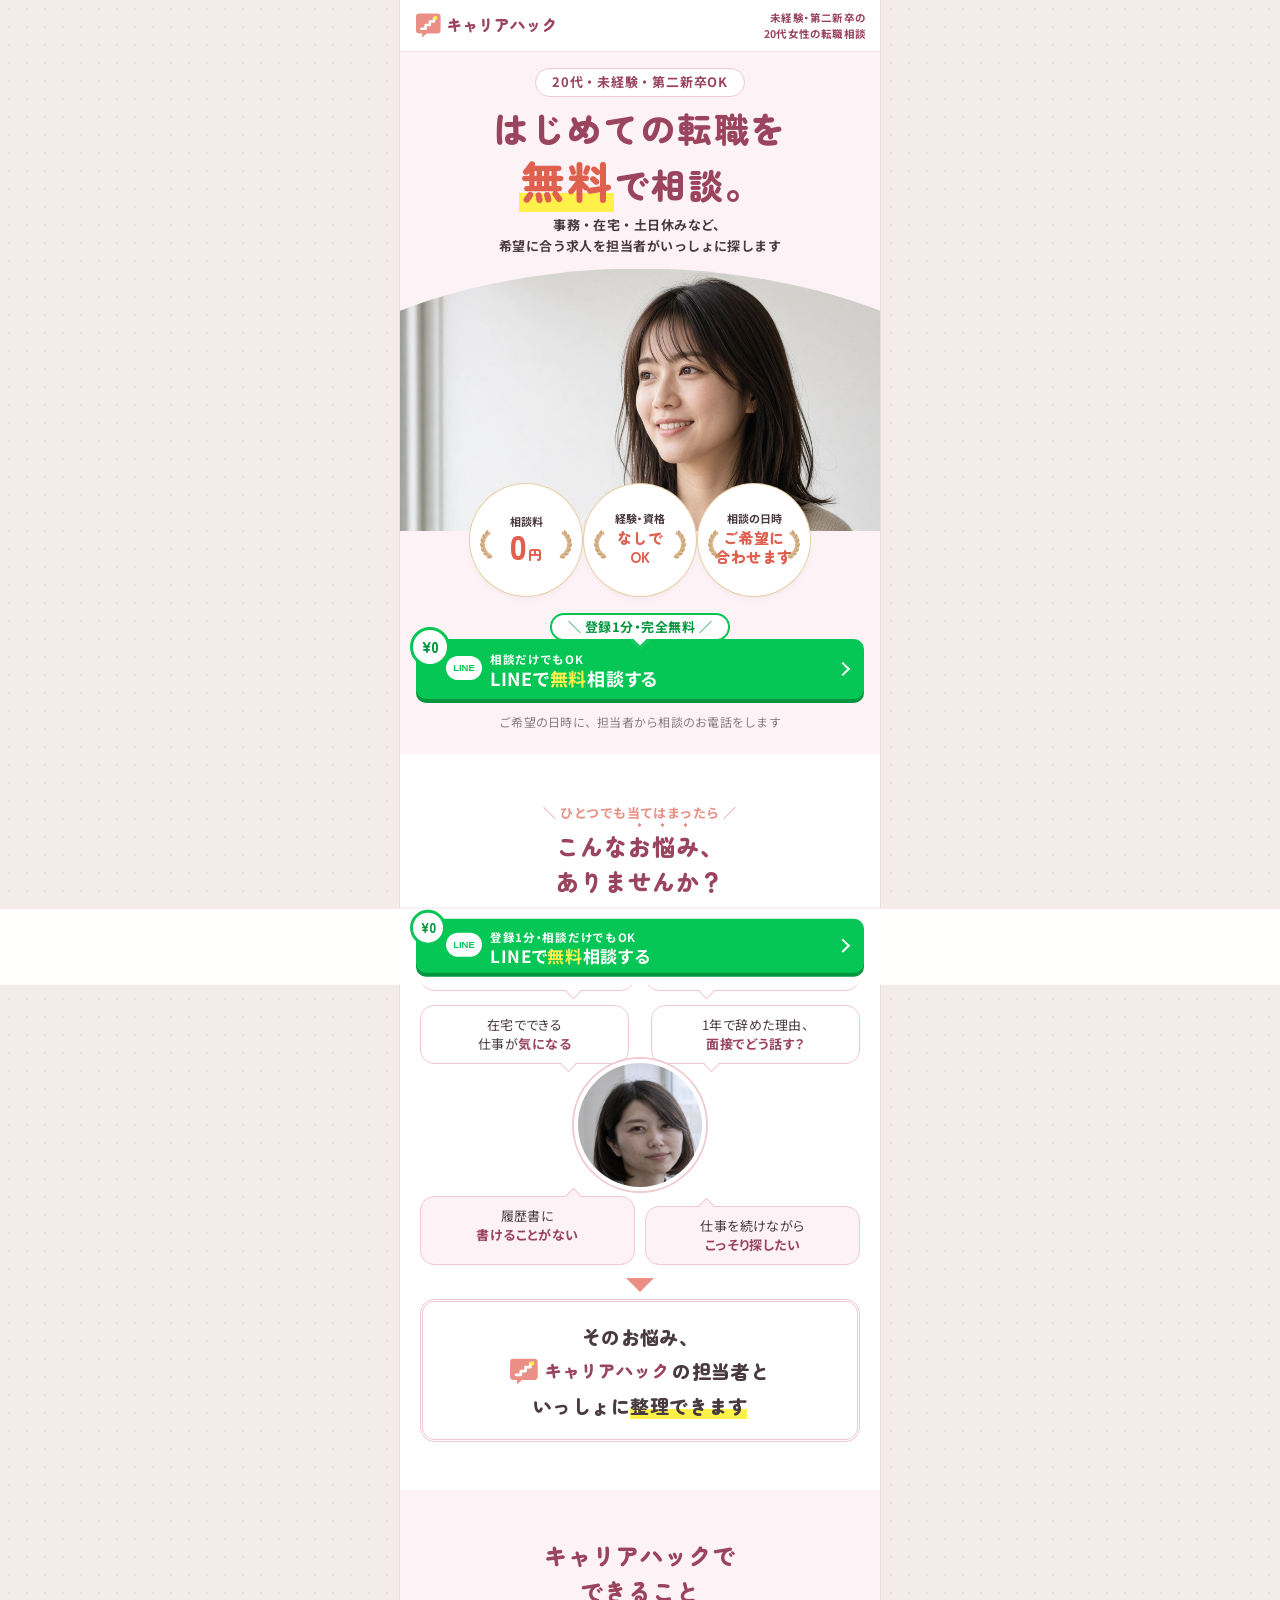
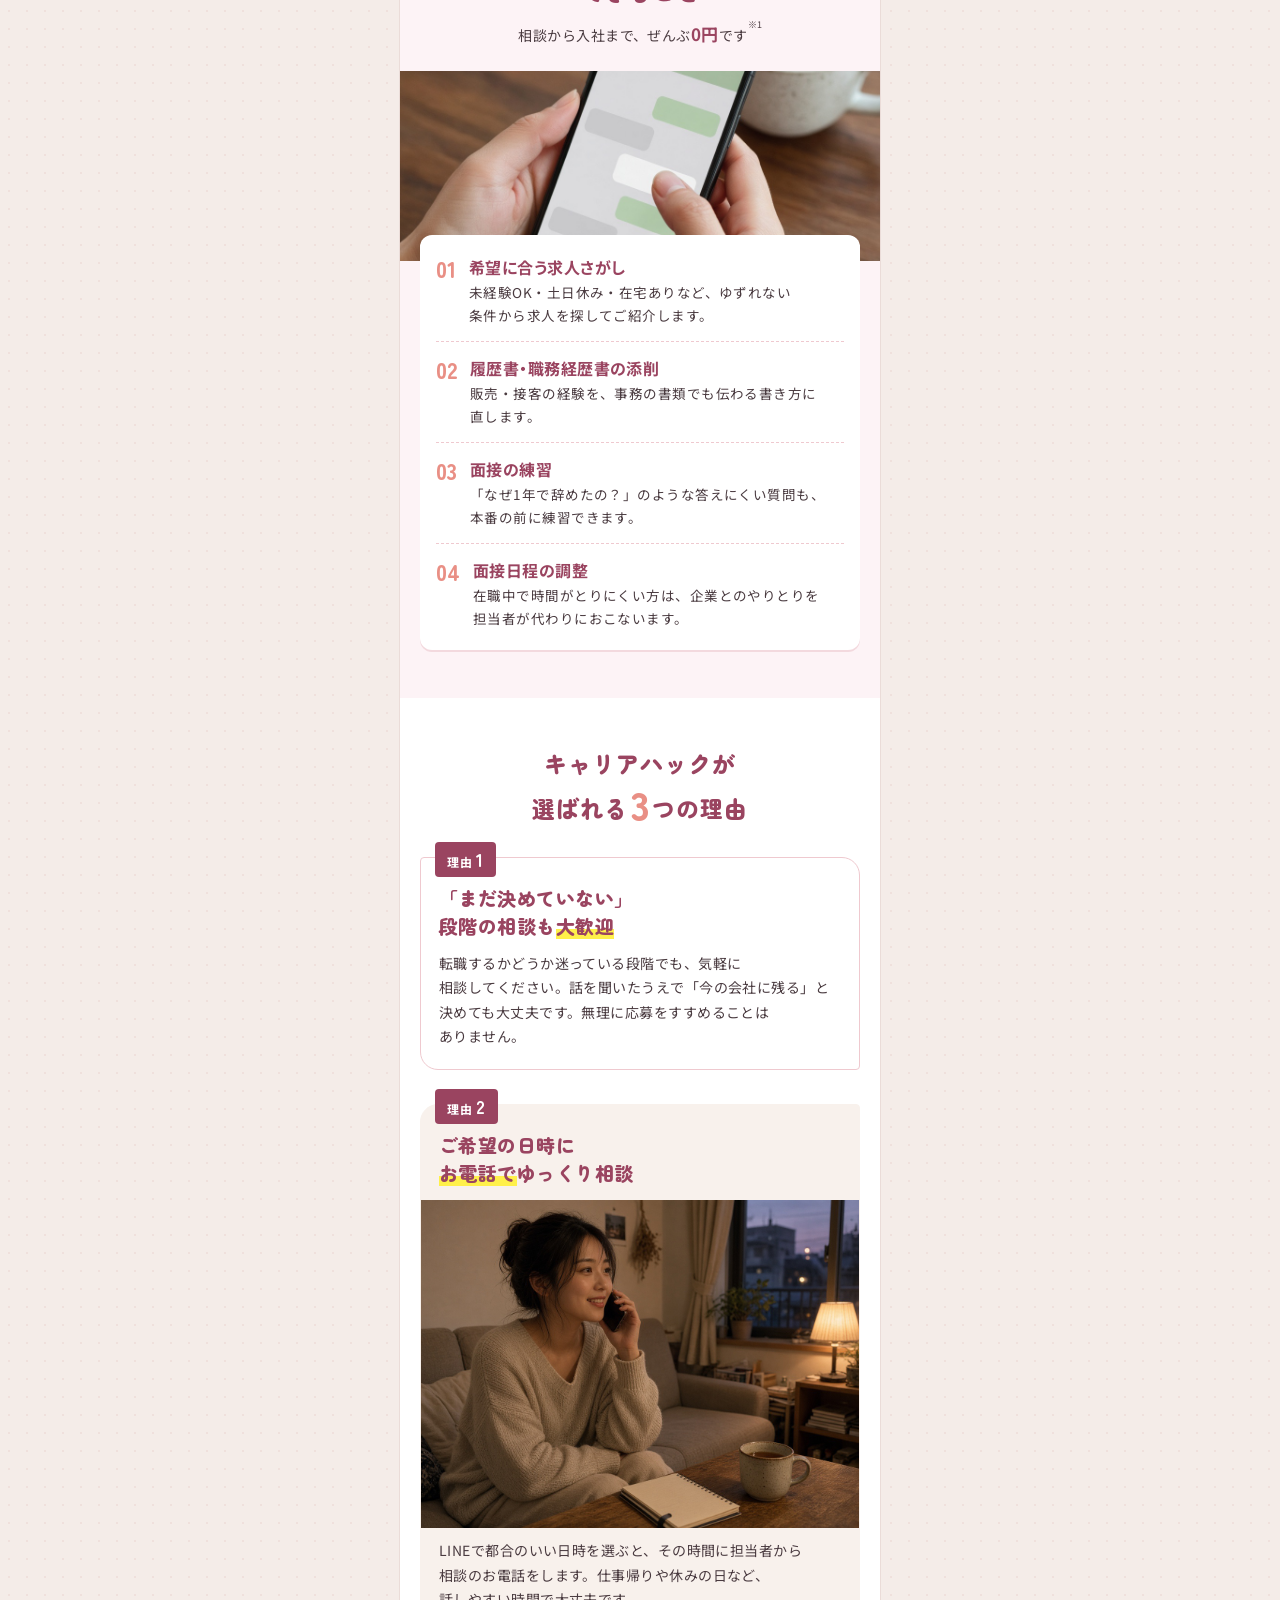
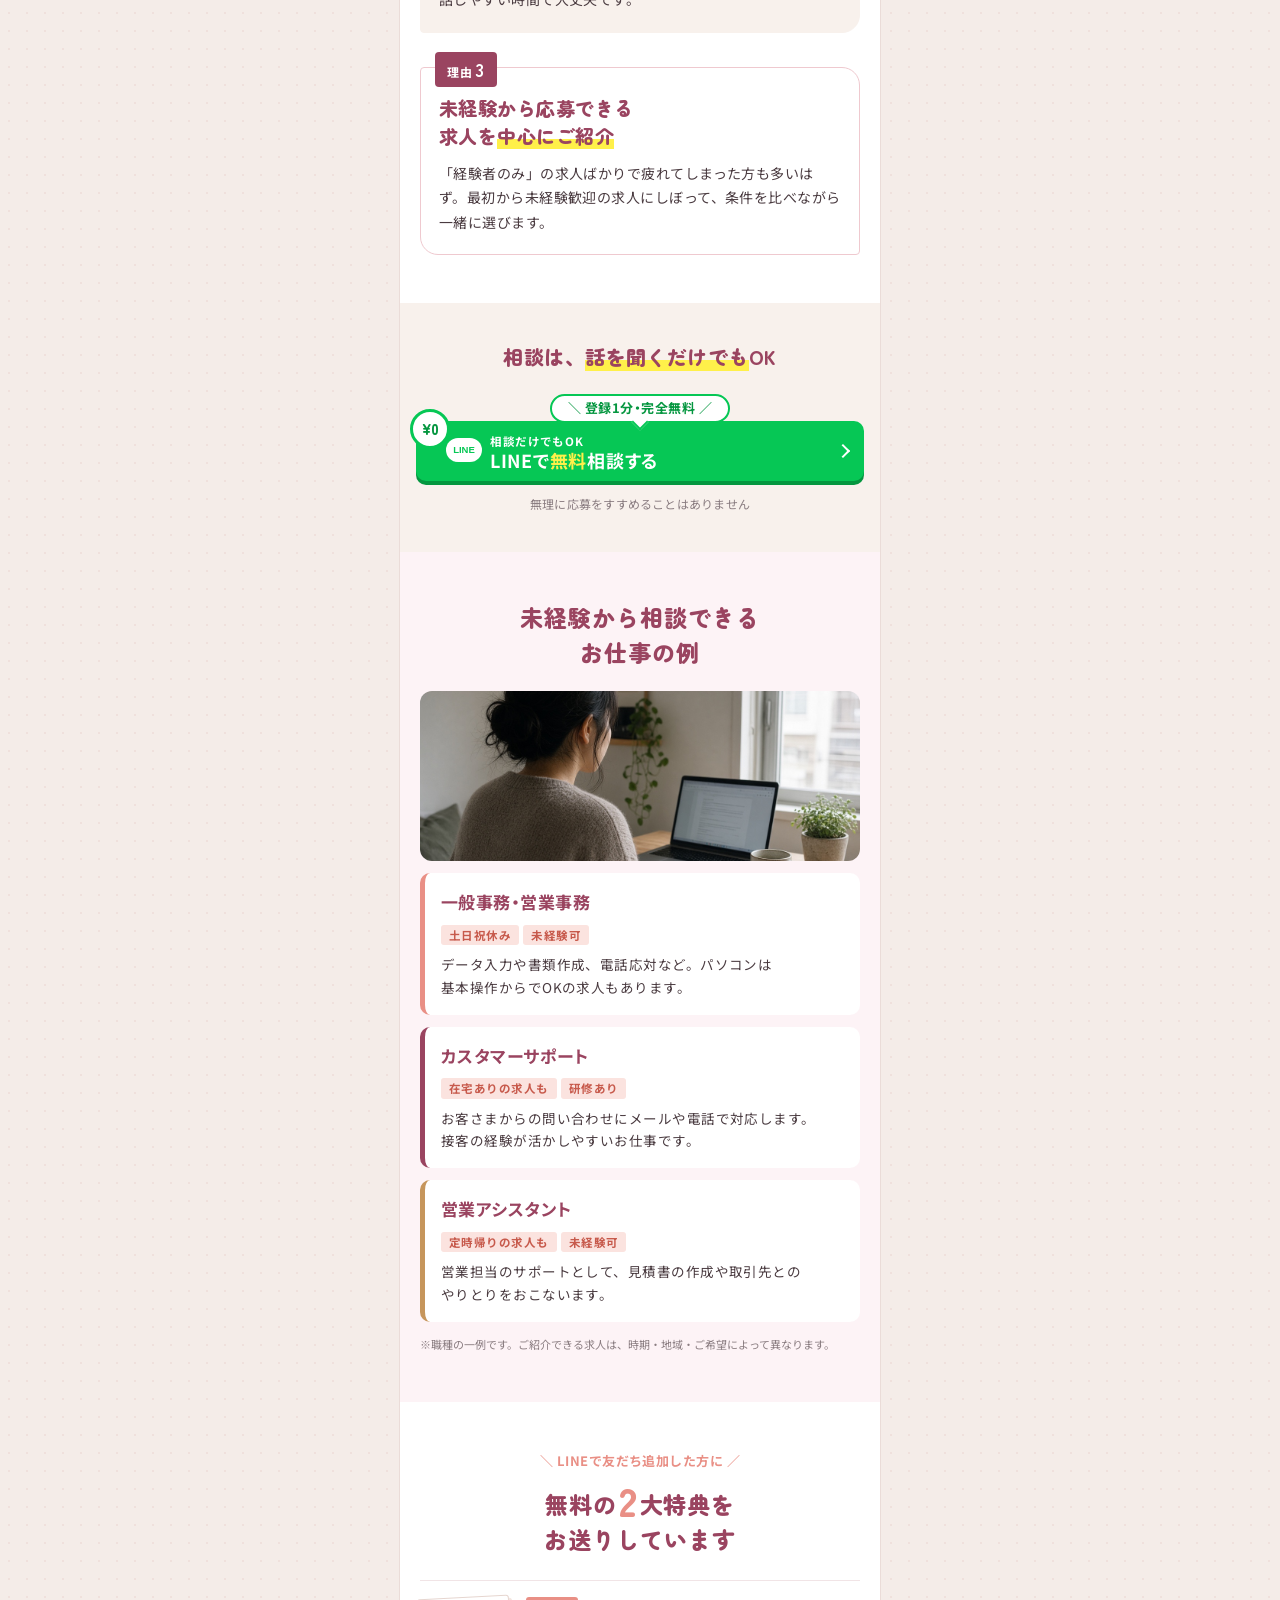
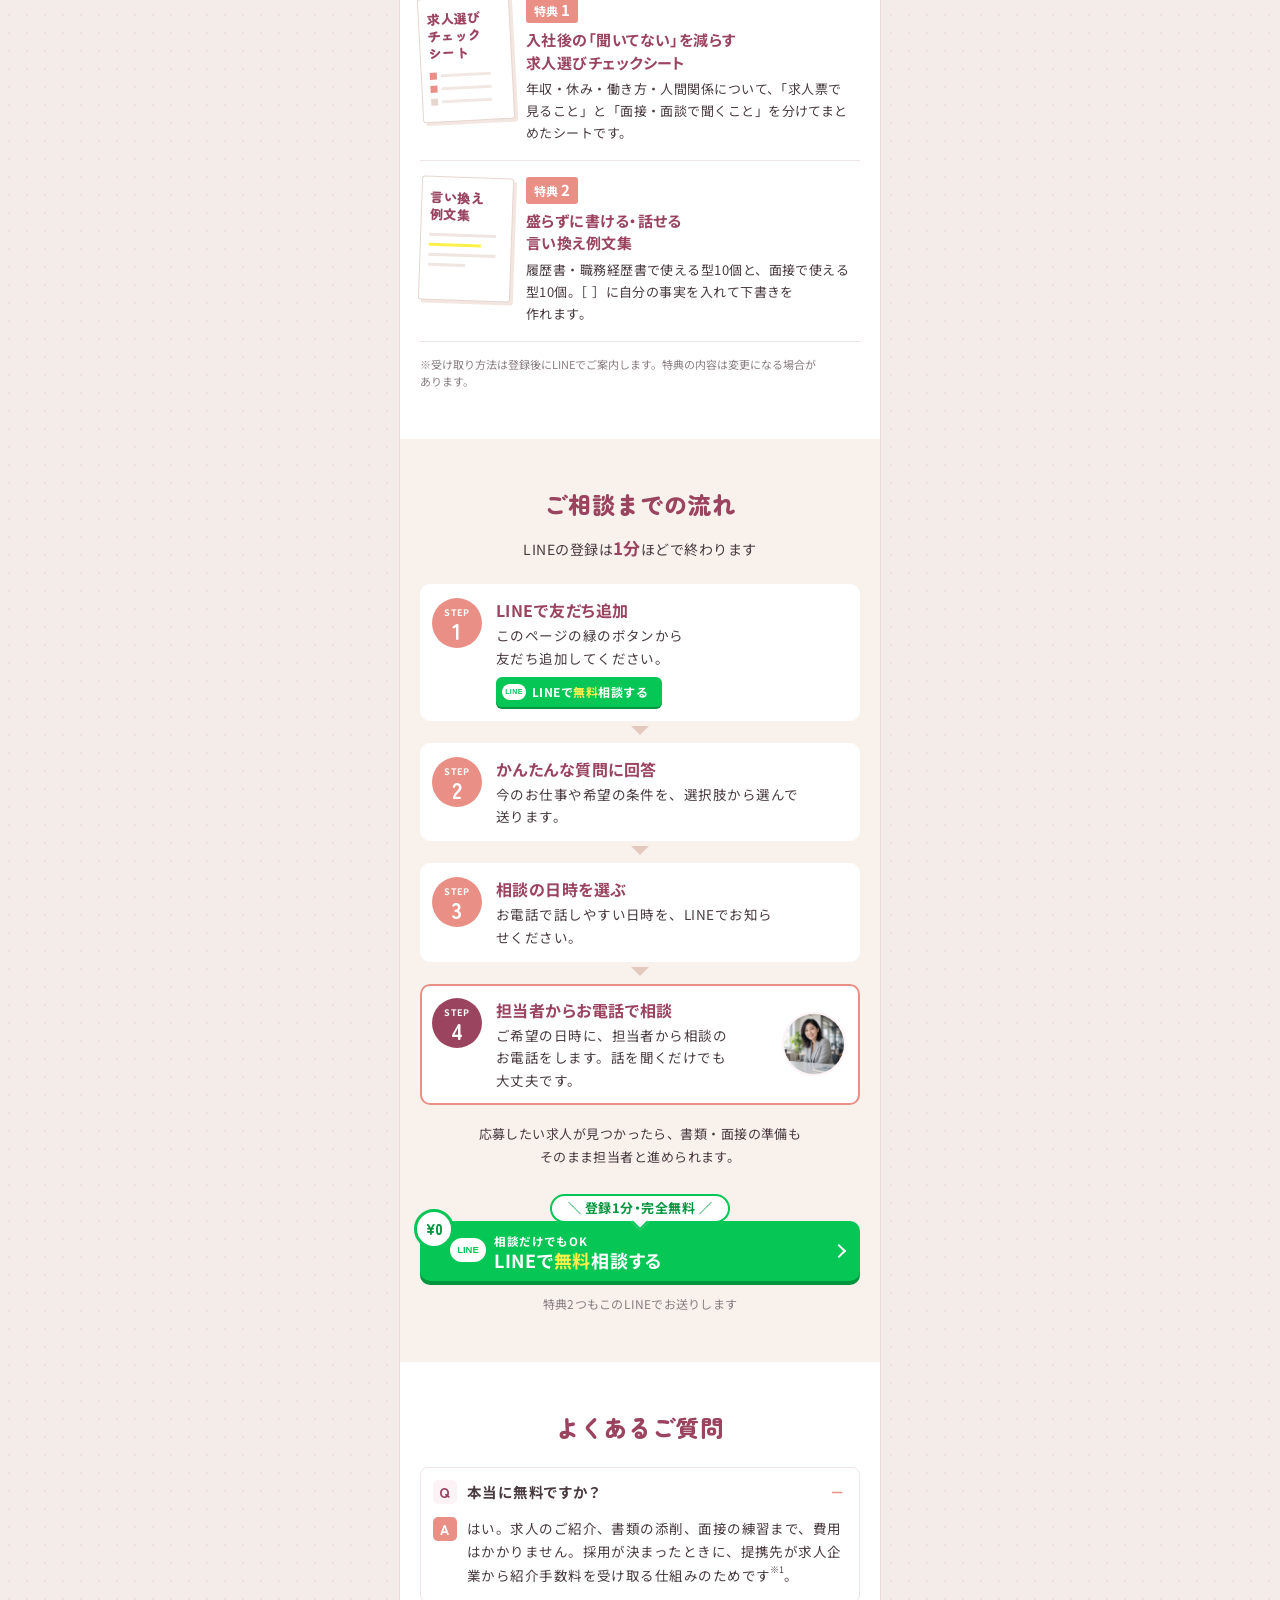
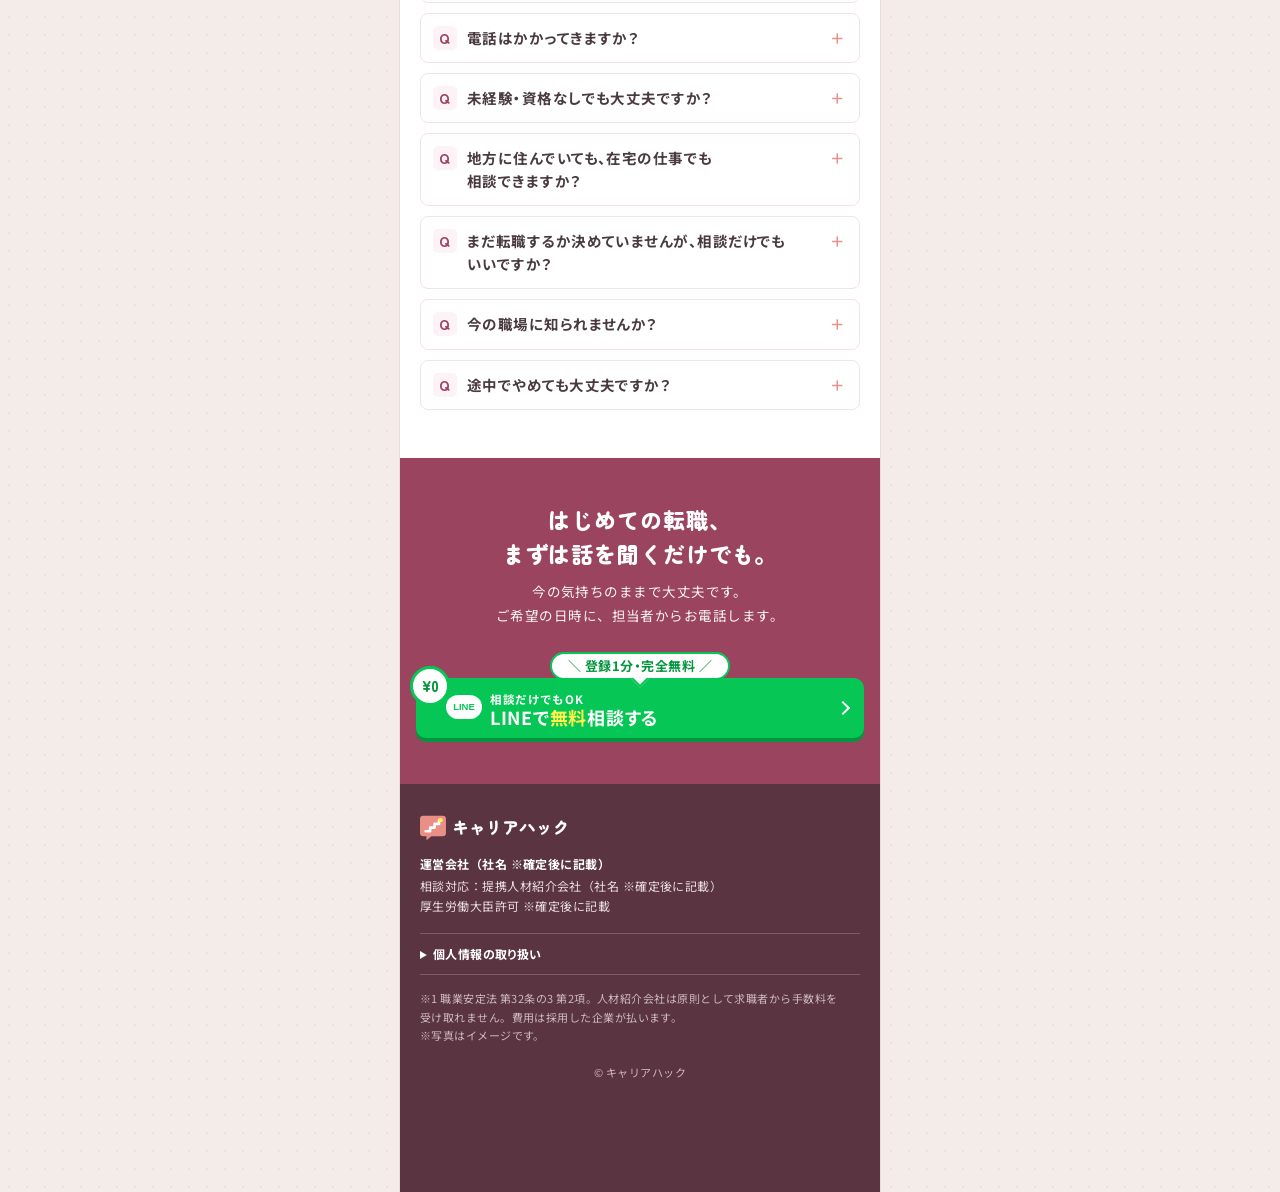
==== commit 02fd71a2: "Round 2 (29/30): step visuals in the flow, advisor photo at the call step, drop unsupported volume c" ====
--- a/docs/index.html
+++ b/docs/index.html
@@ -93,7 +93,7 @@
   <article class="reason">
     <p class="rn">理由<b>1</b></p>
     <h3>「まだ決めていない」<br>段階の相談も<span class="mk">大歓迎</span></h3>
-    <p>転職するかどうか迷っている方の相談も多くいただきます。話を聞いたうえで「今の会社に残る」と決めても大丈夫です。無理に応募をすすめることはありません。</p>
+    <p>転職するかどうか迷っている段階でも、気軽に相談してください。話を聞いたうえで「今の会社に残る」と決めても大丈夫です。無理に応募をすすめることはありません。</p>
   </article>
   <article class="reason ph">
     <p class="rn">理由<b>2</b></p>
@@ -145,10 +145,10 @@
   <h2 class="sec-h">ご相談までの流れ</h2>
   <p class="sec-lead">LINEの登録は<b>1分</b>ほどで終わります</p>
   <ol class="flow-list">
-    <li><p class="step">STEP<b>1</b></p><div><h3>LINEで友だち追加</h3><p>このページのボタンから友だち追加してください。</p></div></li>
+    <li><p class="step">STEP<b>1</b></p><div><h3>LINEで友だち追加</h3><p>このページの緑のボタンから友だち追加してください。</p><span class="mini-btn" aria-hidden="true"><i>LINE</i><span>LINEで<em>無料</em>相談する</span></span></div></li>
     <li><p class="step">STEP<b>2</b></p><div><h3>かんたんな質問に回答</h3><p>今のお仕事や希望の条件を、選択肢から選んで送ります。</p></div></li>
     <li><p class="step">STEP<b>3</b></p><div><h3>相談の日時を選ぶ</h3><p>お電話で話しやすい日時を、LINEでお知らせください。</p></div></li>
-    <li class="last"><p class="step">STEP<b>4</b></p><div><h3>担当者からお電話で相談</h3><p>ご希望の日時に、担当者から相談のお電話をします。話を聞くだけでも大丈夫です。</p></div></li>
+    <li class="last"><p class="step">STEP<b>4</b></p><div><h3>担当者からお電話で相談</h3><p>ご希望の日時に、担当者から相談のお電話をします。<span class="nw">話を聞くだけでも</span>大丈夫です。</p></div><img class="adv" src="img/gen_advisor.jpg" alt="相談を担当するキャリアアドバイザーのイメージ" width="1024" height="1024" loading="lazy"></li>
   </ol>
   <p class="flow-after">応募したい求人が見つかったら、書類・面接の準備も<br>そのまま担当者と進められます。</p>
   <div class="cta">
--- a/docs/style.css
+++ b/docs/style.css
@@ -193,6 +193,11 @@
 .flow-list h3 { font-size: 16px; font-weight: 700; color: var(--rose); line-height: 1.5; }
 .flow-list p:not(.step) { font-size: 13.5px; line-height: 1.65; margin-top: 2px; }
 .flow-list li.last { box-shadow: 0 0 0 2px var(--coral) inset; }
+.mini-btn { display: inline-flex; align-items: center; gap: 6px; margin-top: 8px; height: 30px; padding: 0 14px 0 6px; border-radius: 6px;
+  background: var(--line); color: #fff; font-size: 12px; font-weight: 700; box-shadow: 0 2px 0 var(--line-d); }
+.mini-btn i { font: 900 7px/16px Arial, sans-serif; color: var(--line); background: #fff; border-radius: 8px; width: 24px; text-align: center; font-style: normal; }
+.mini-btn em { color: var(--mk); }
+.flow-list .adv { flex: none; width: 64px; height: 64px; border-radius: 50%; object-fit: cover; object-position: 50% 25%; align-self: center; border: 2px solid var(--pink); }
 .flow-after { font-size: 13px; text-align: center; margin-top: 18px; }
 .flow .cta { margin-top: 26px; padding: 0; }
 
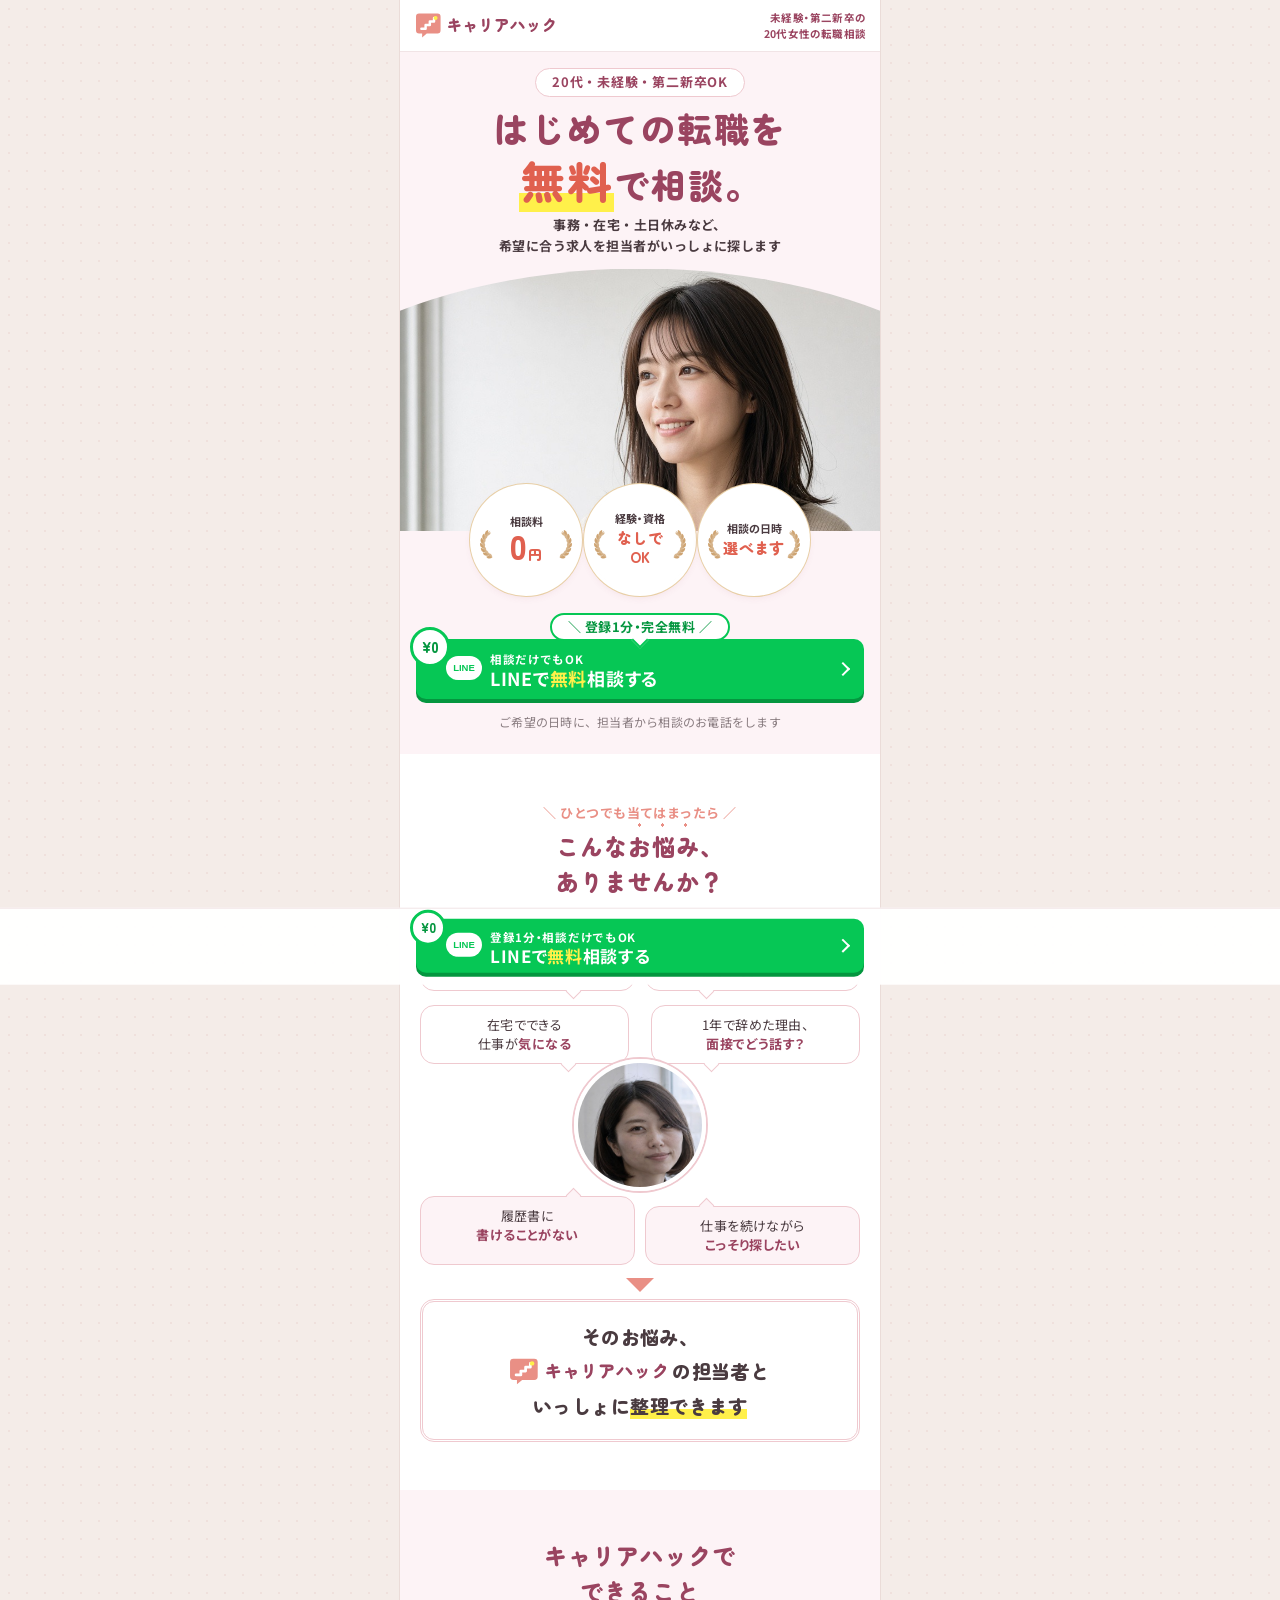
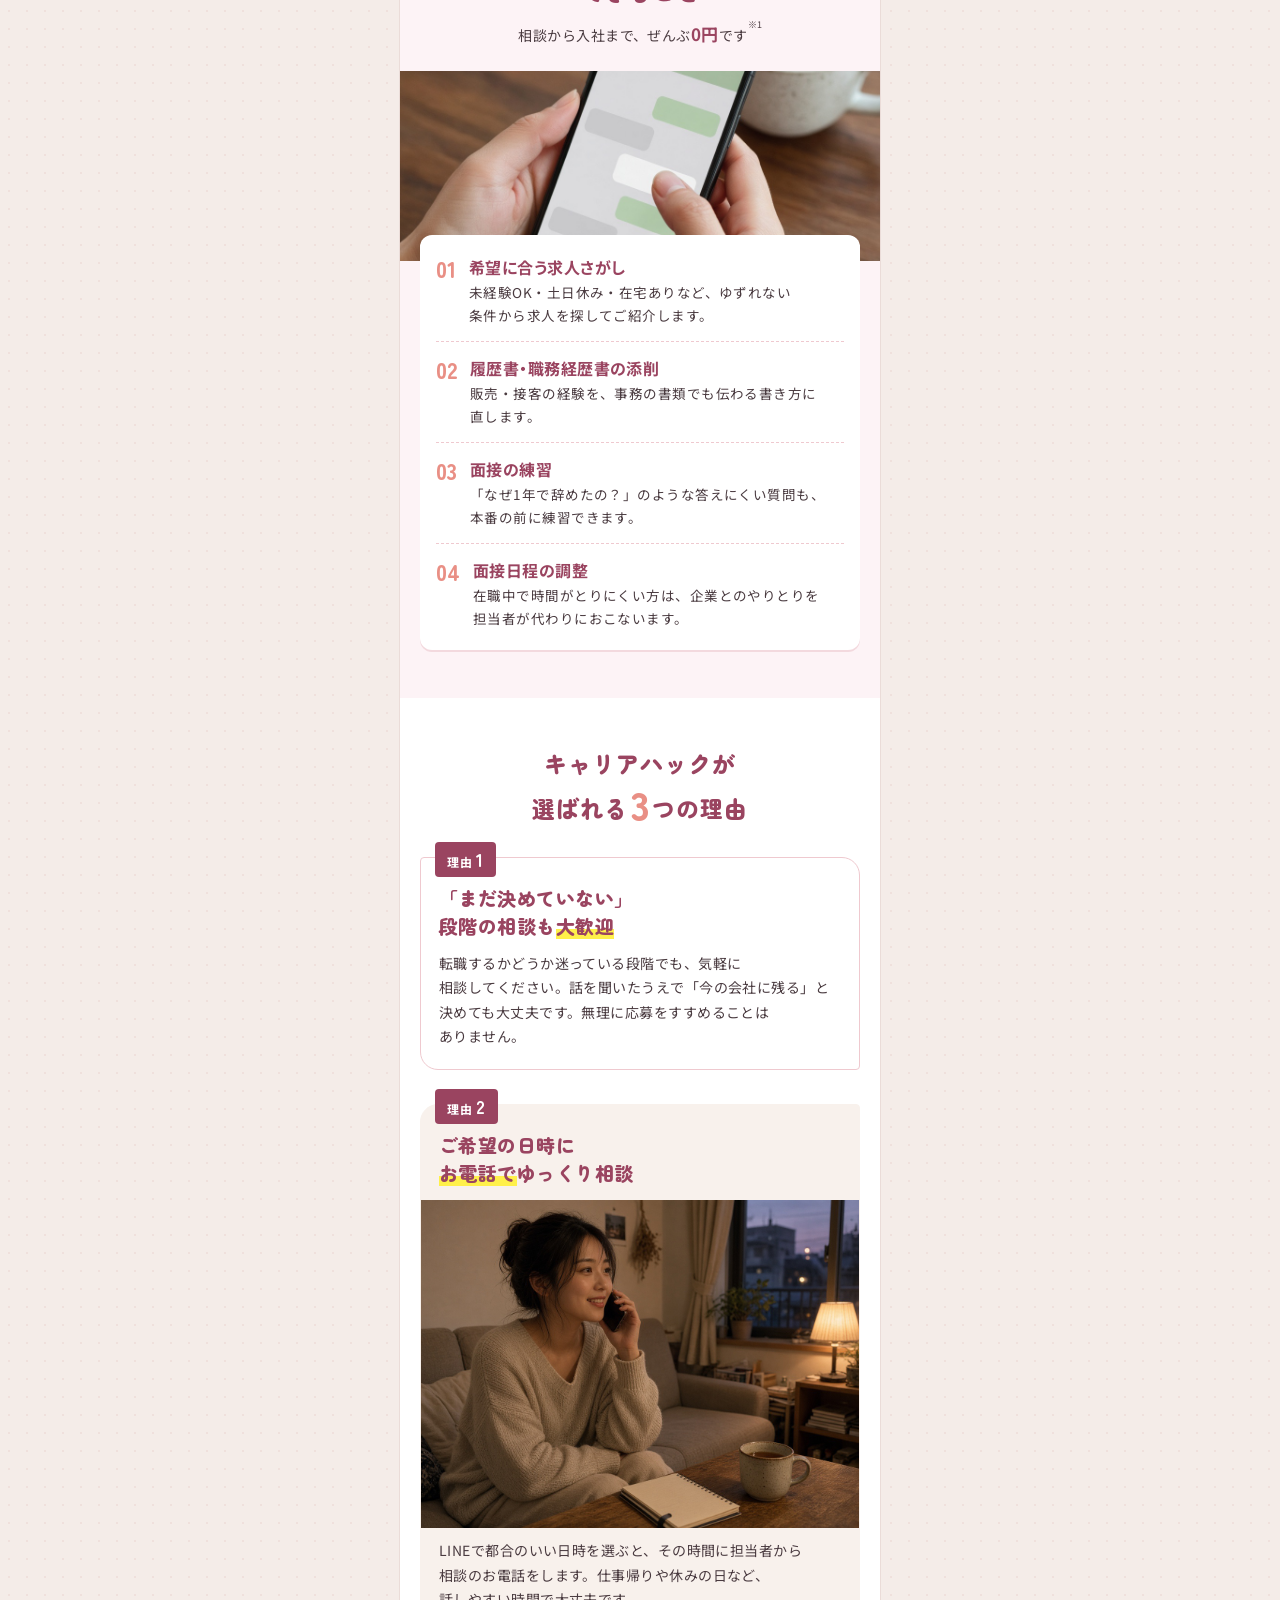
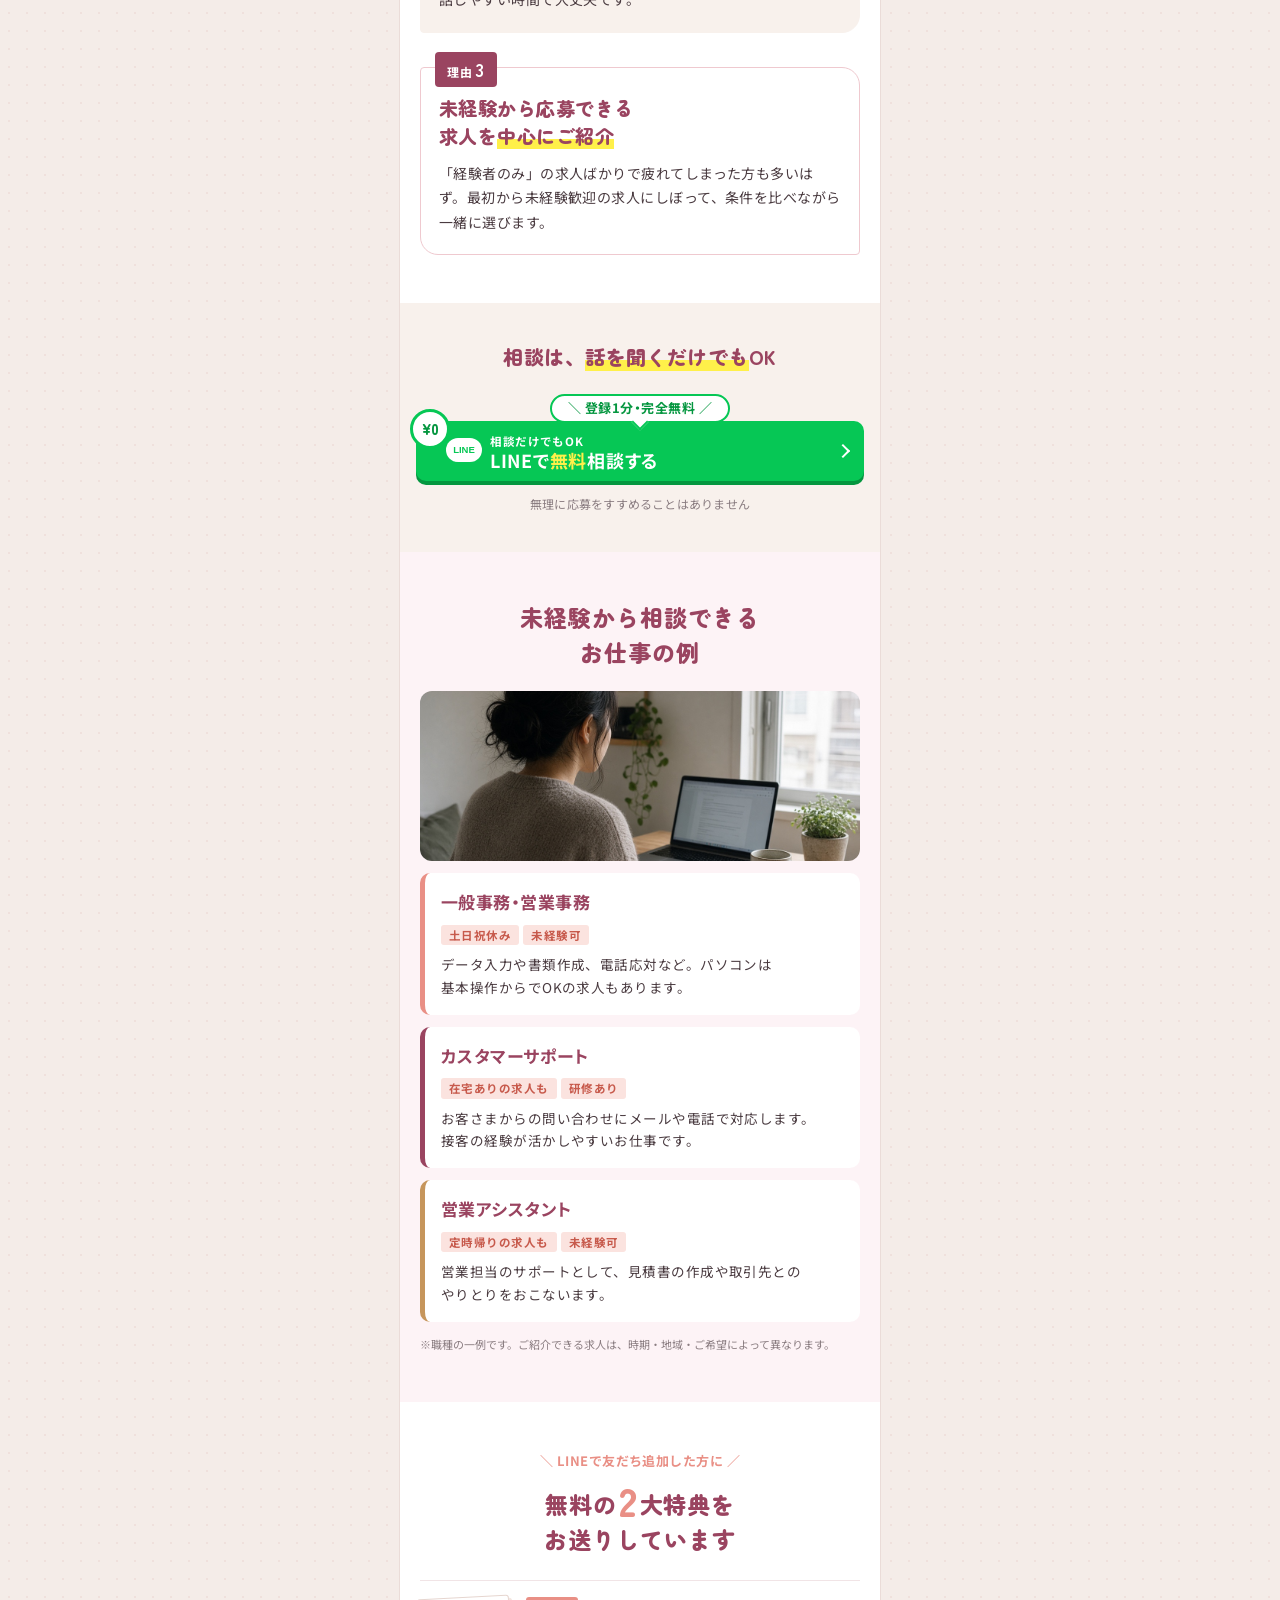
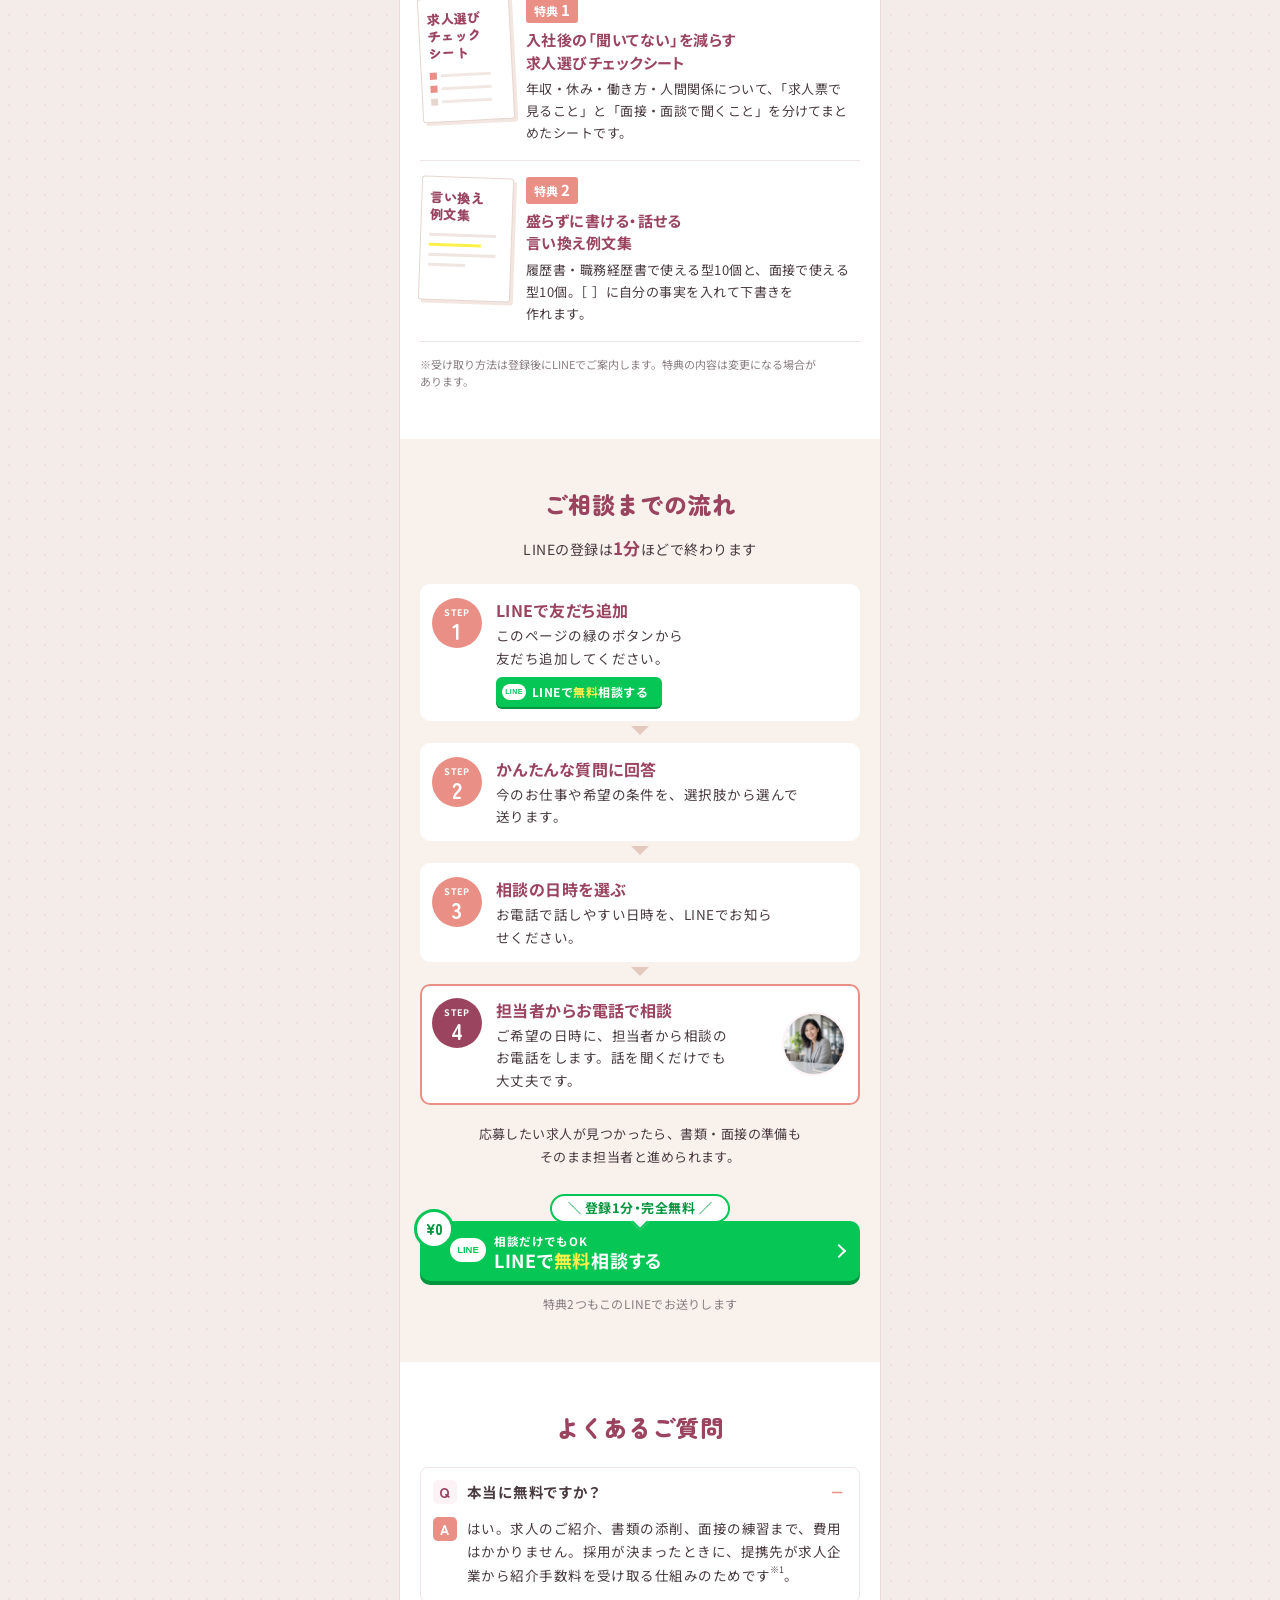
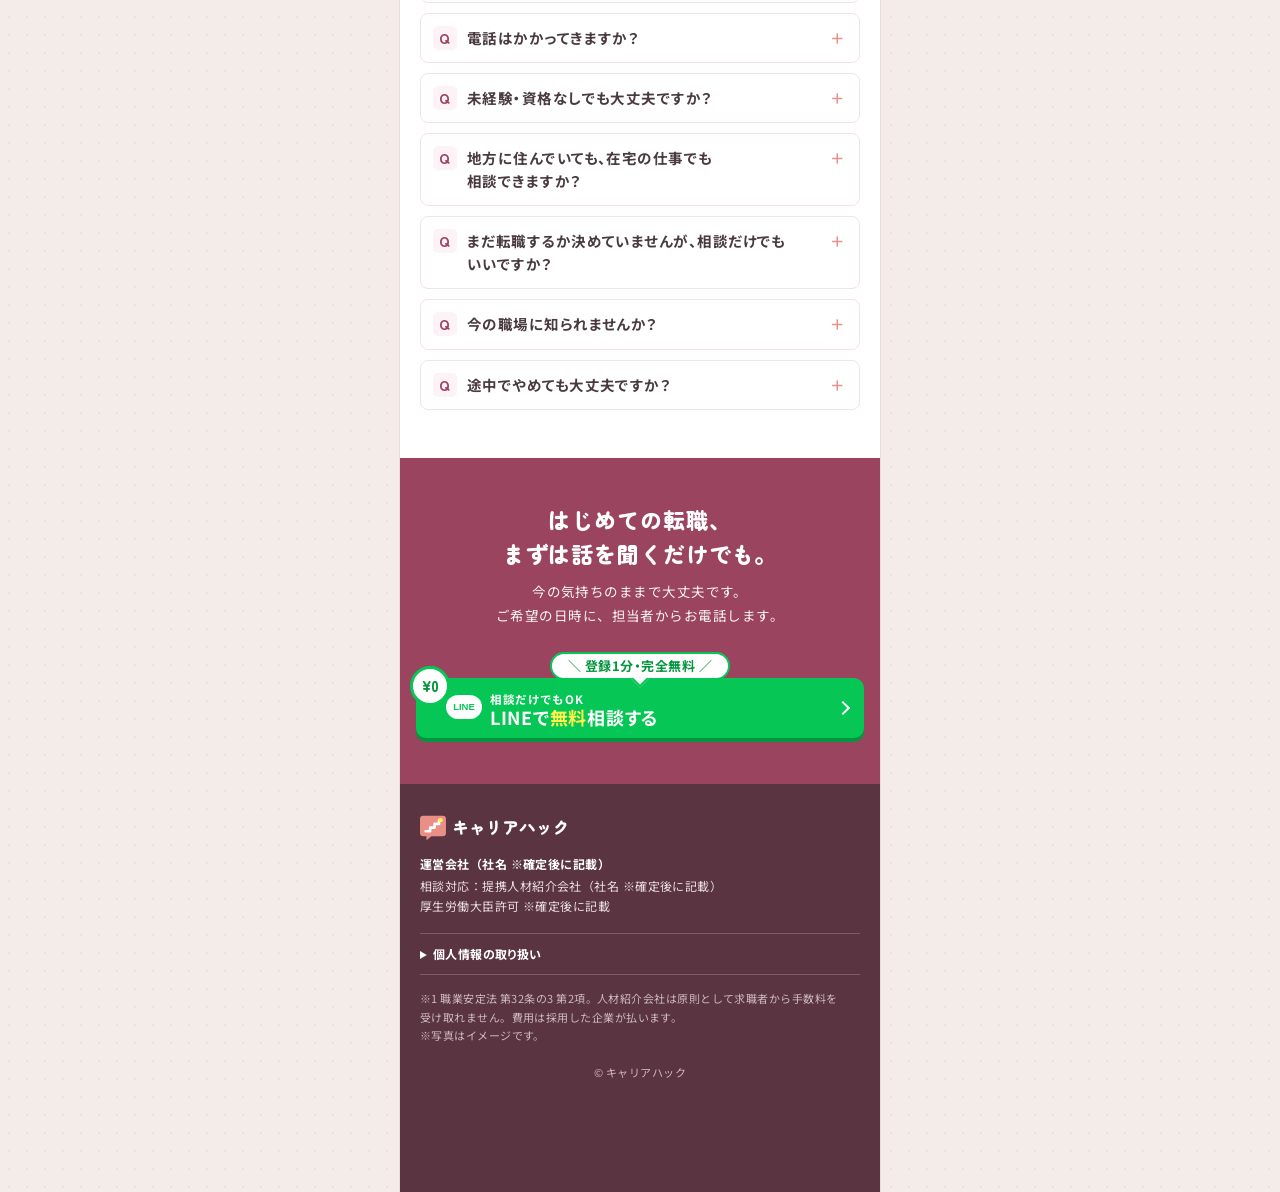
==== commit fbdc5059: "Round 3 (30/30): final captures (390 riko/mina, 1280), final comparisons, DONE.md Co-Authored-By: Cl" ====
--- a/docs/index.html
+++ b/docs/index.html
@@ -43,7 +43,7 @@
   <ul class="medals">
     <li><svg class="ml" aria-hidden="true"><use href="#laurel"/></svg><svg class="ml r" aria-hidden="true"><use href="#laurel"/></svg><span>相談料</span><b>0<small>円</small></b></li>
     <li><svg class="ml" aria-hidden="true"><use href="#laurel"/></svg><svg class="ml r" aria-hidden="true"><use href="#laurel"/></svg><span>経験・資格</span><b class="s">なしで<br>OK</b></li>
-    <li><svg class="ml" aria-hidden="true"><use href="#laurel"/></svg><svg class="ml r" aria-hidden="true"><use href="#laurel"/></svg><span>相談の日時</span><b class="s">ご希望に<br>合わせます</b></li>
+    <li><svg class="ml" aria-hidden="true"><use href="#laurel"/></svg><svg class="ml r" aria-hidden="true"><use href="#laurel"/></svg><span>相談の日時</span><b class="s">選べます</b></li>
   </ul>
   <div class="cta" id="cta-fv">
     <p class="cta-tab">＼ 登録1分・完全無料 ／</p>
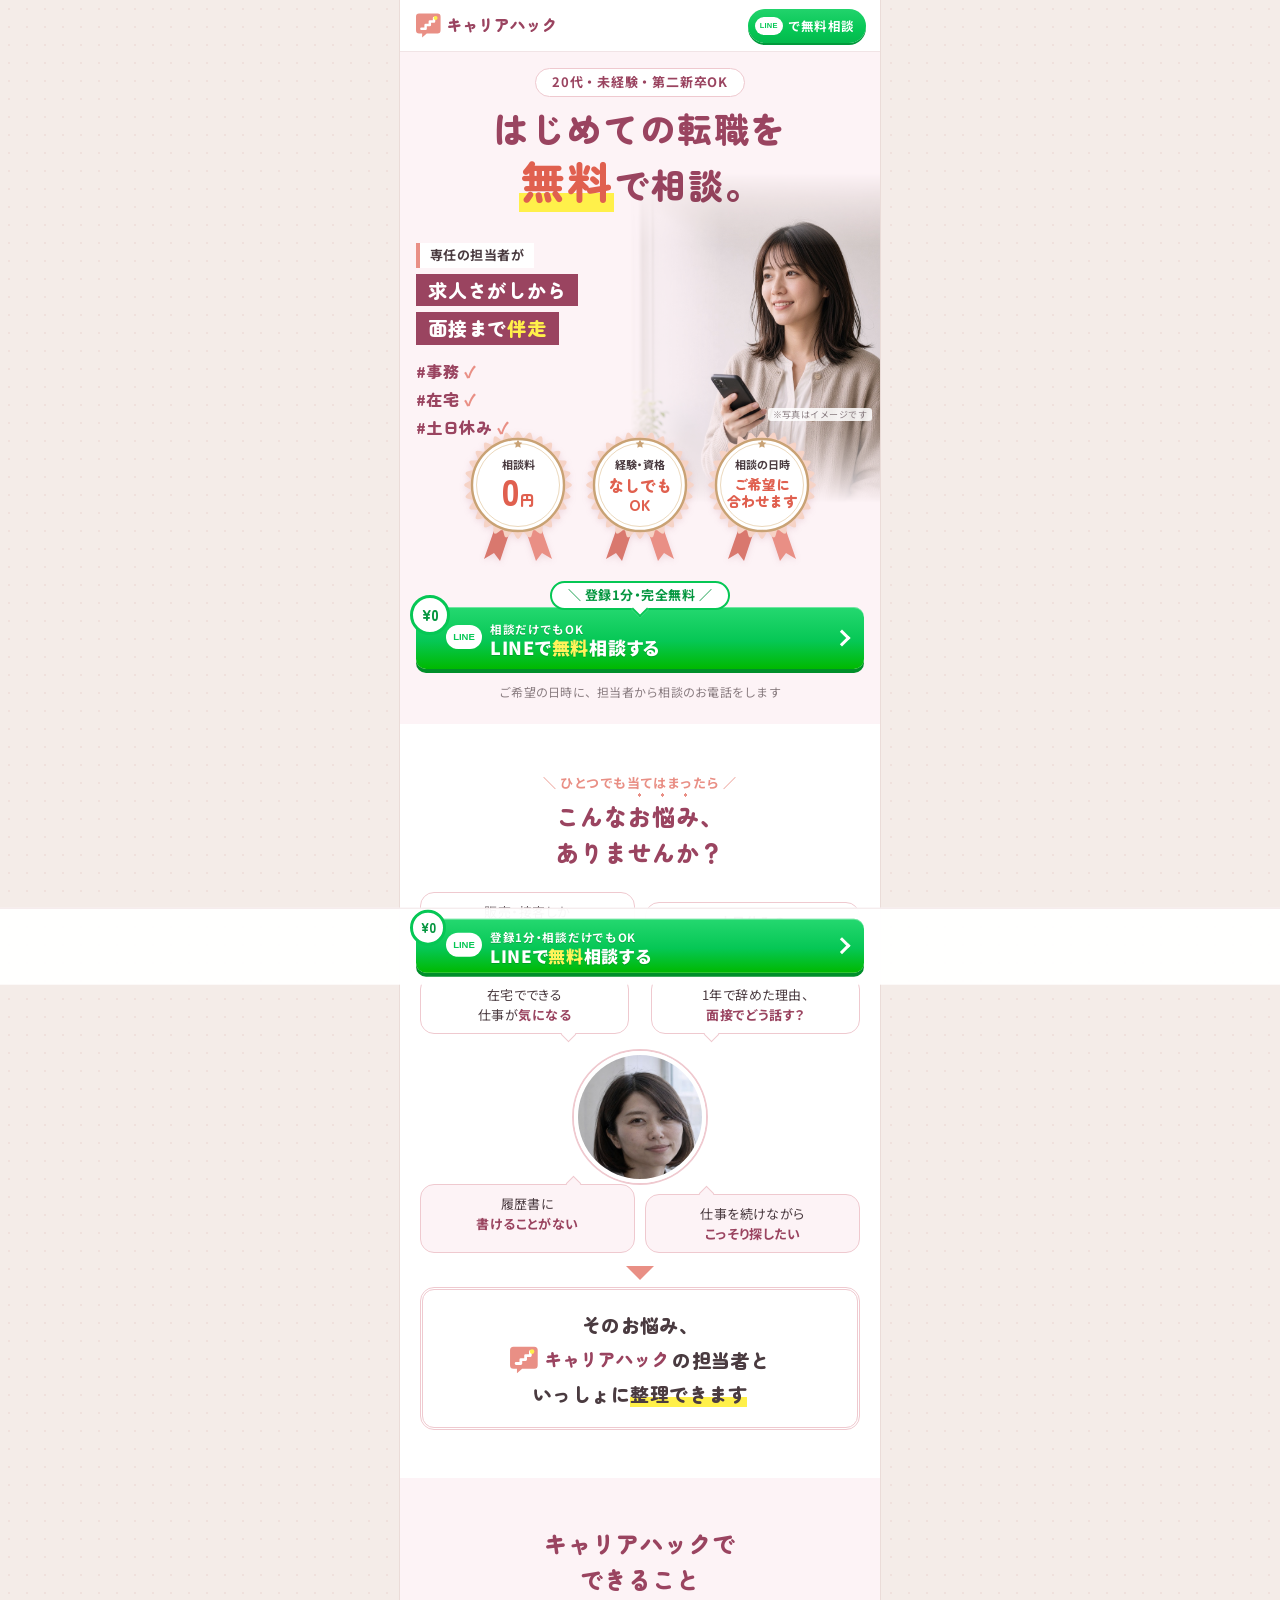
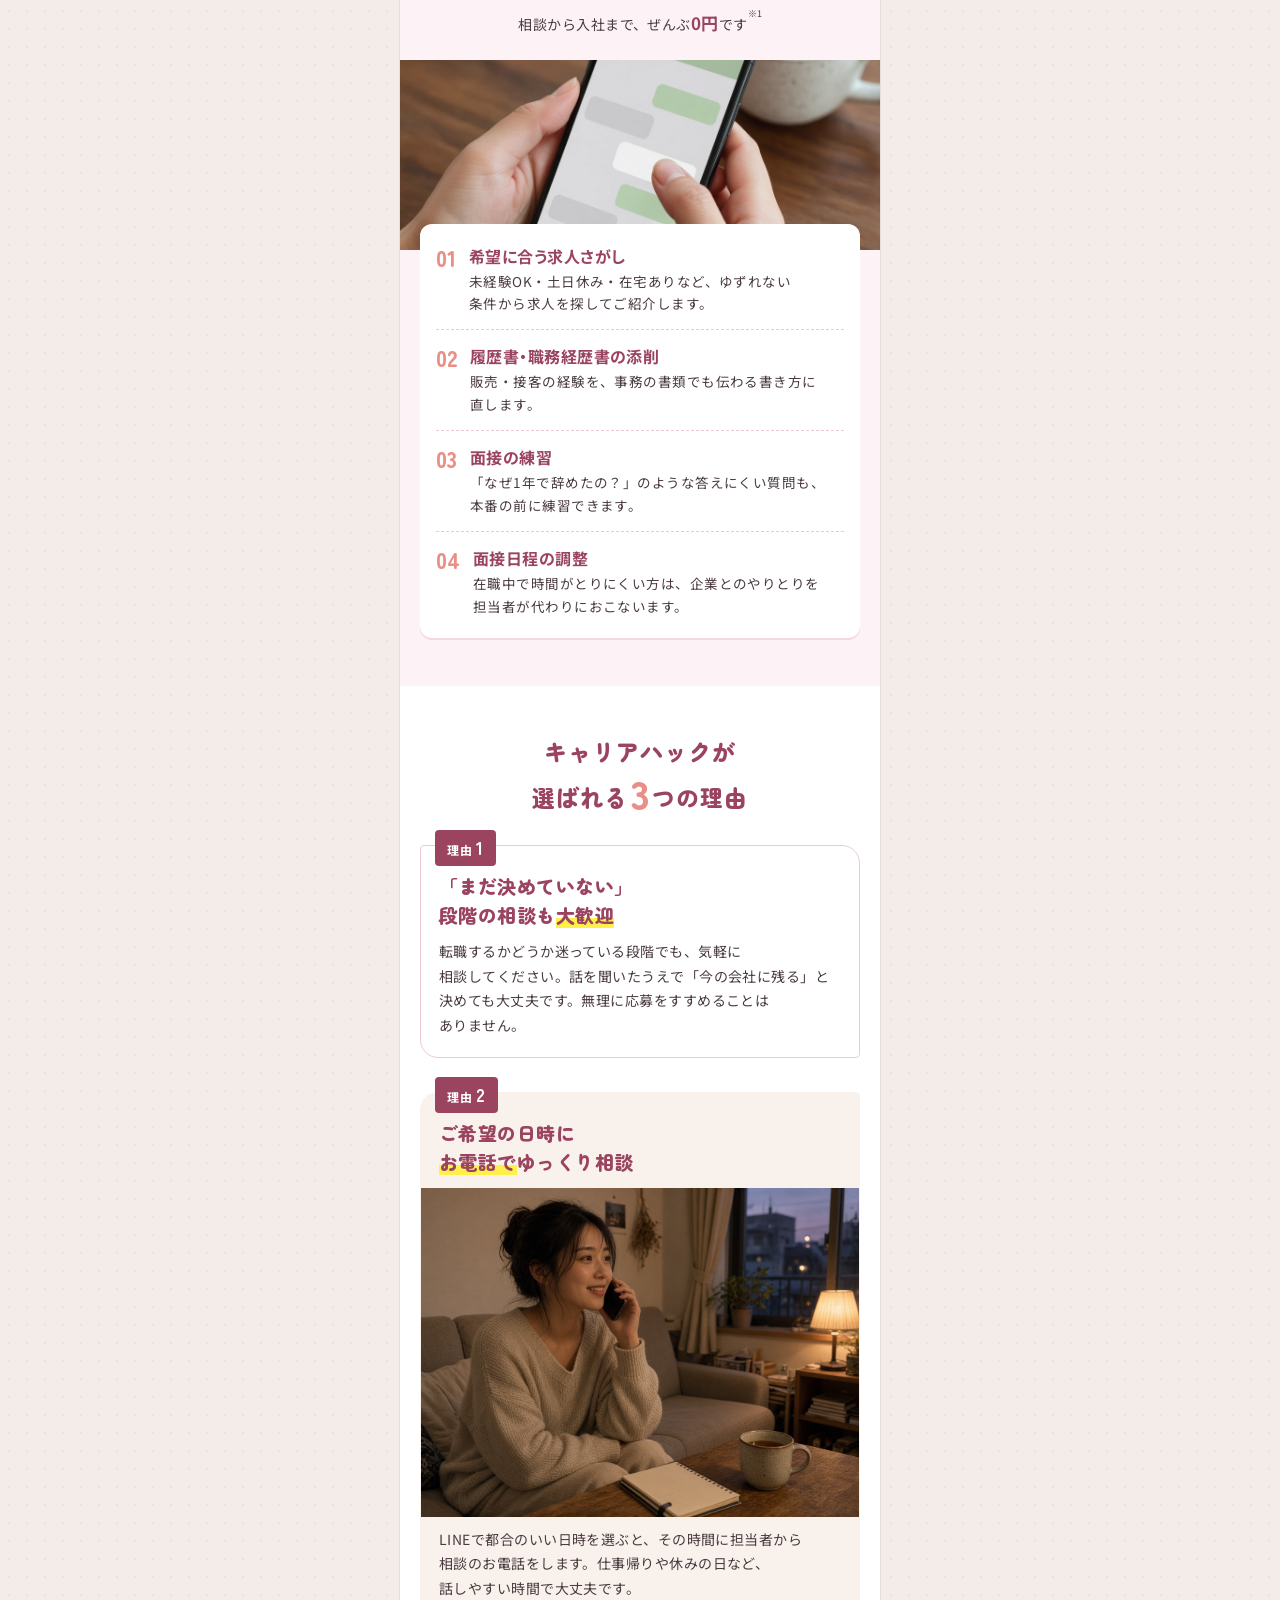
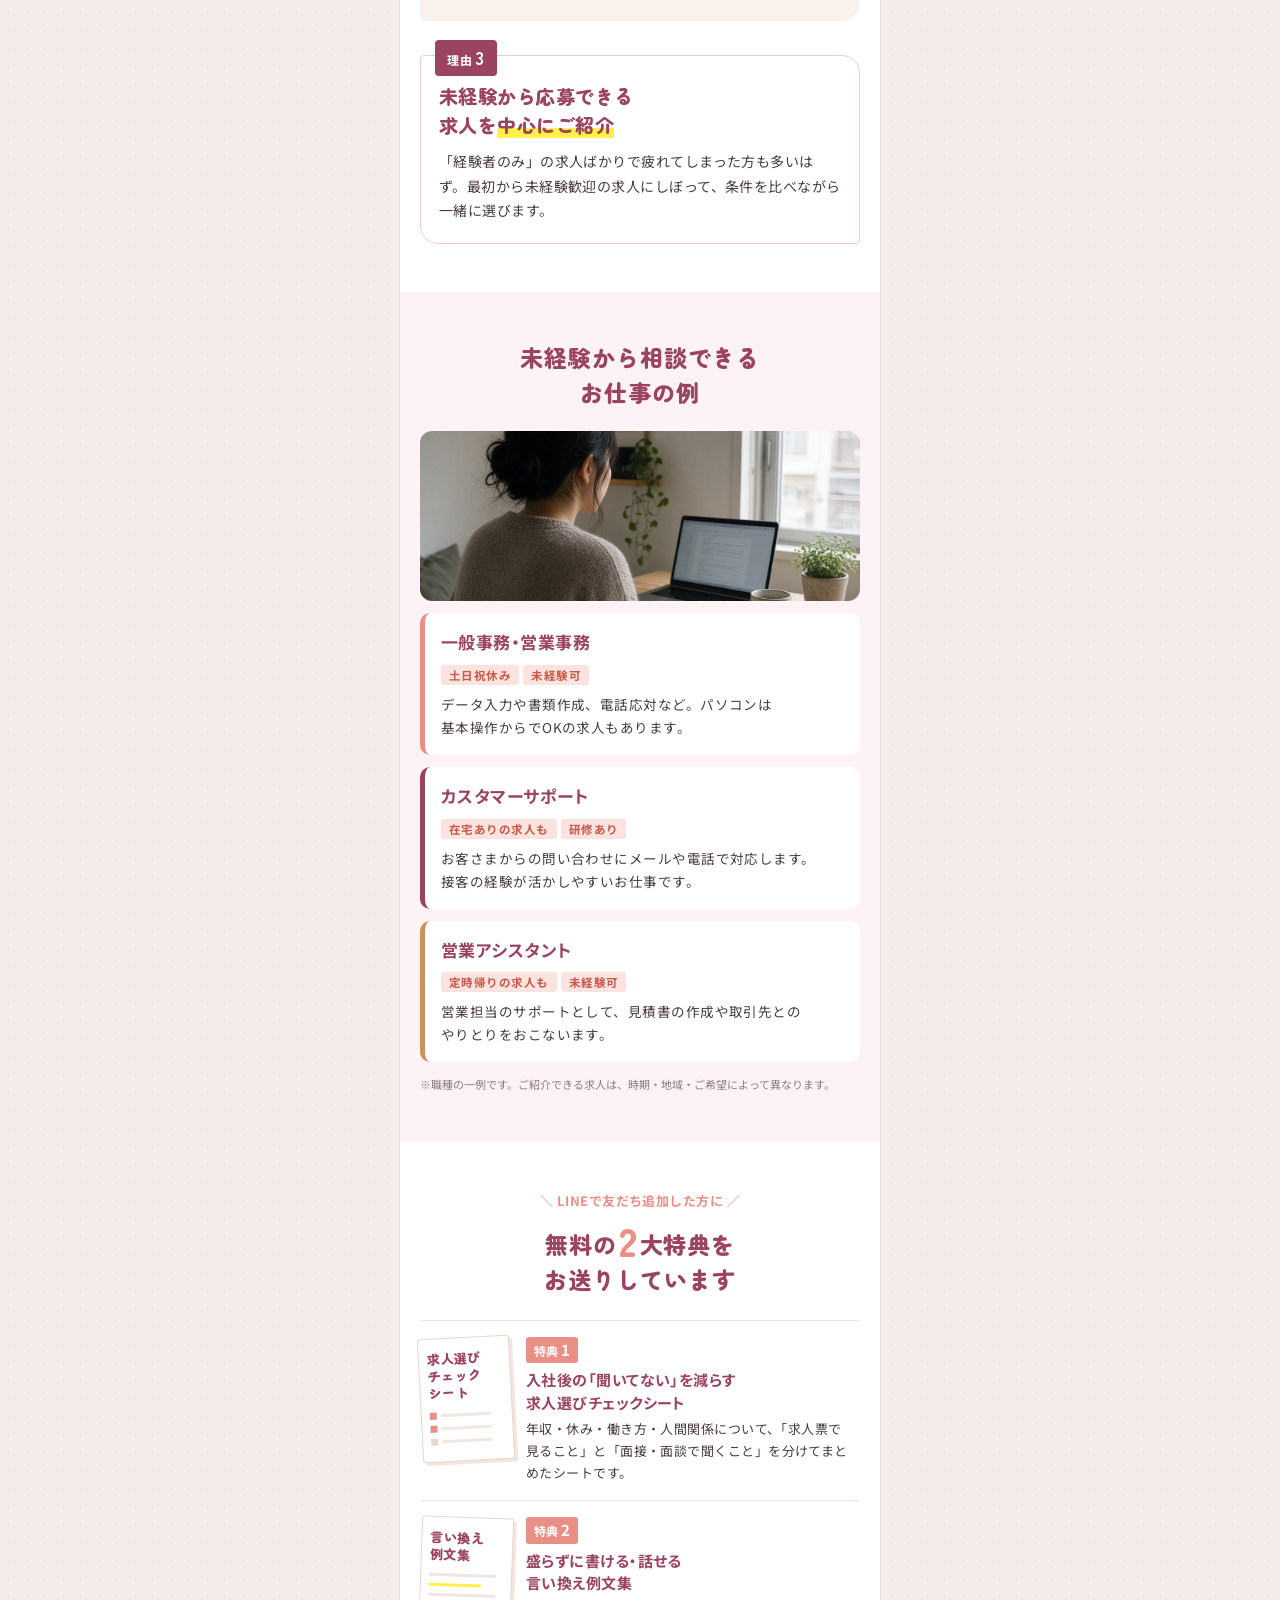
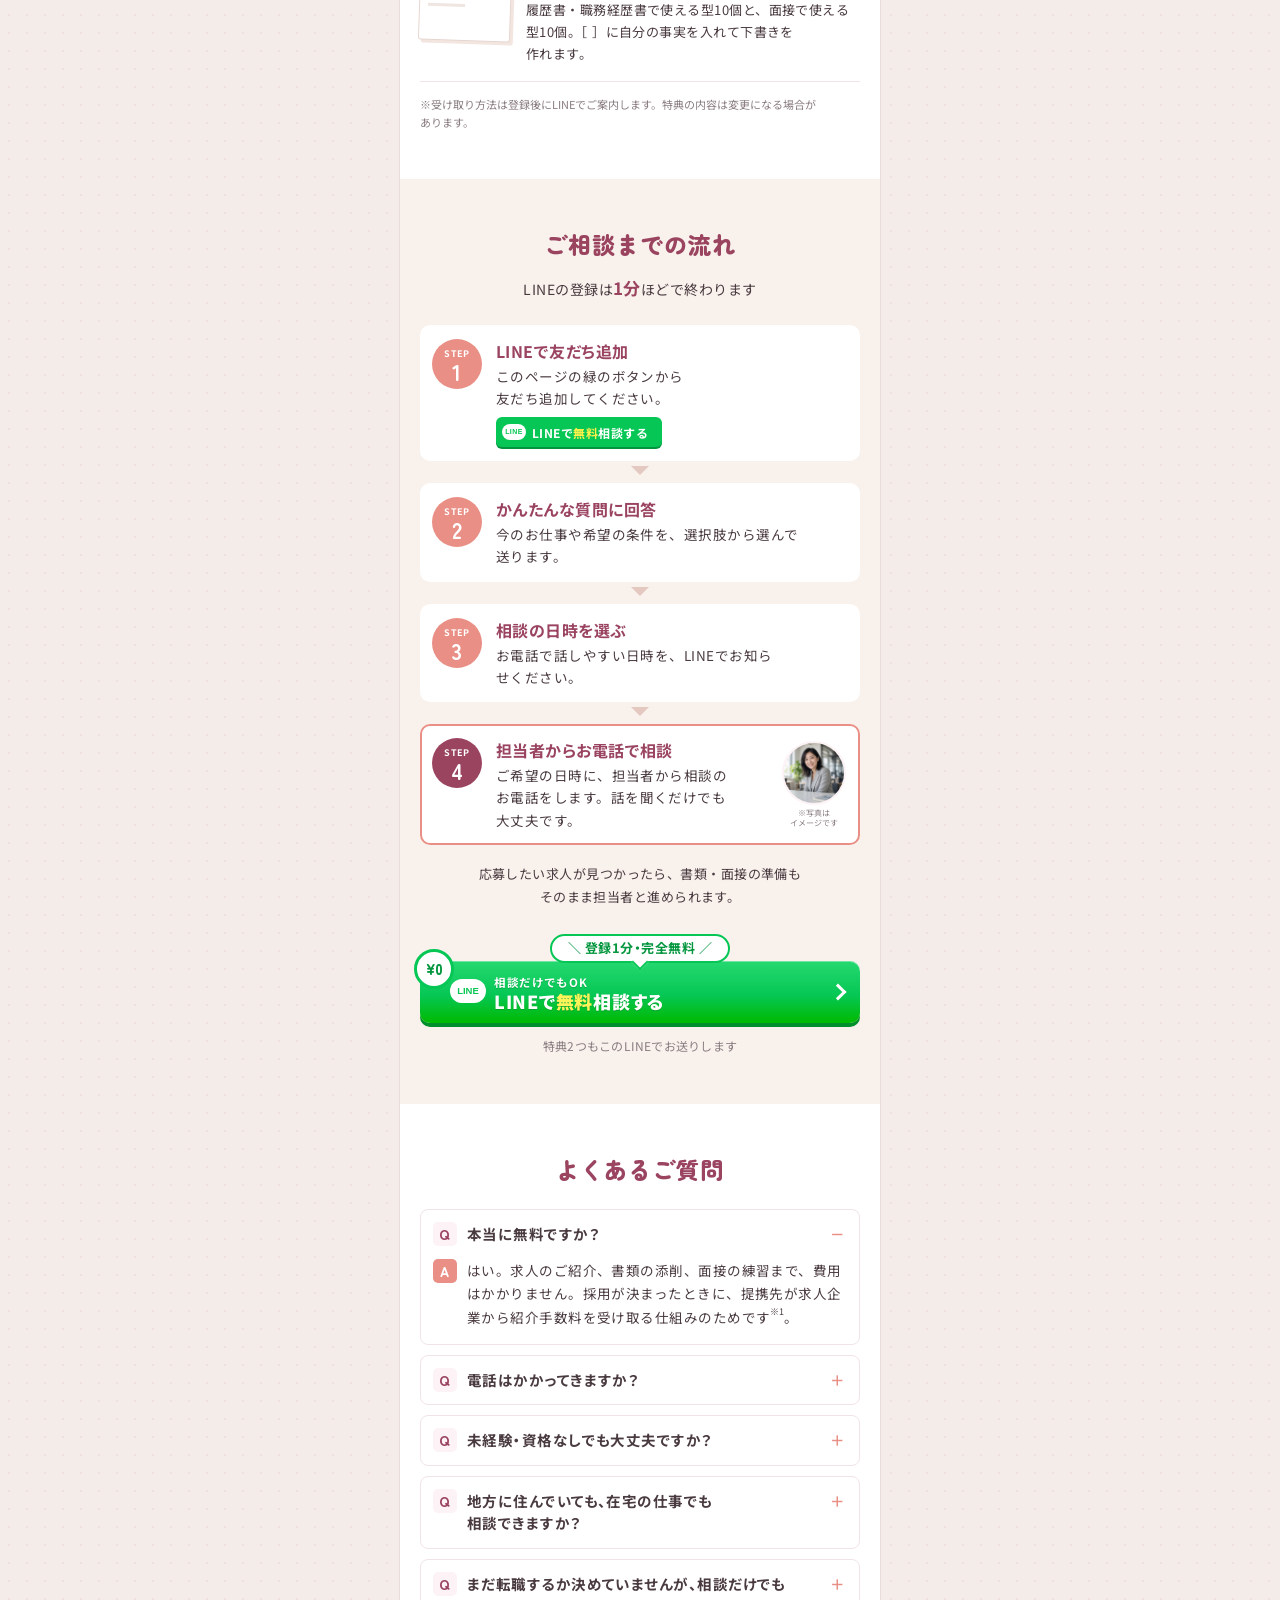
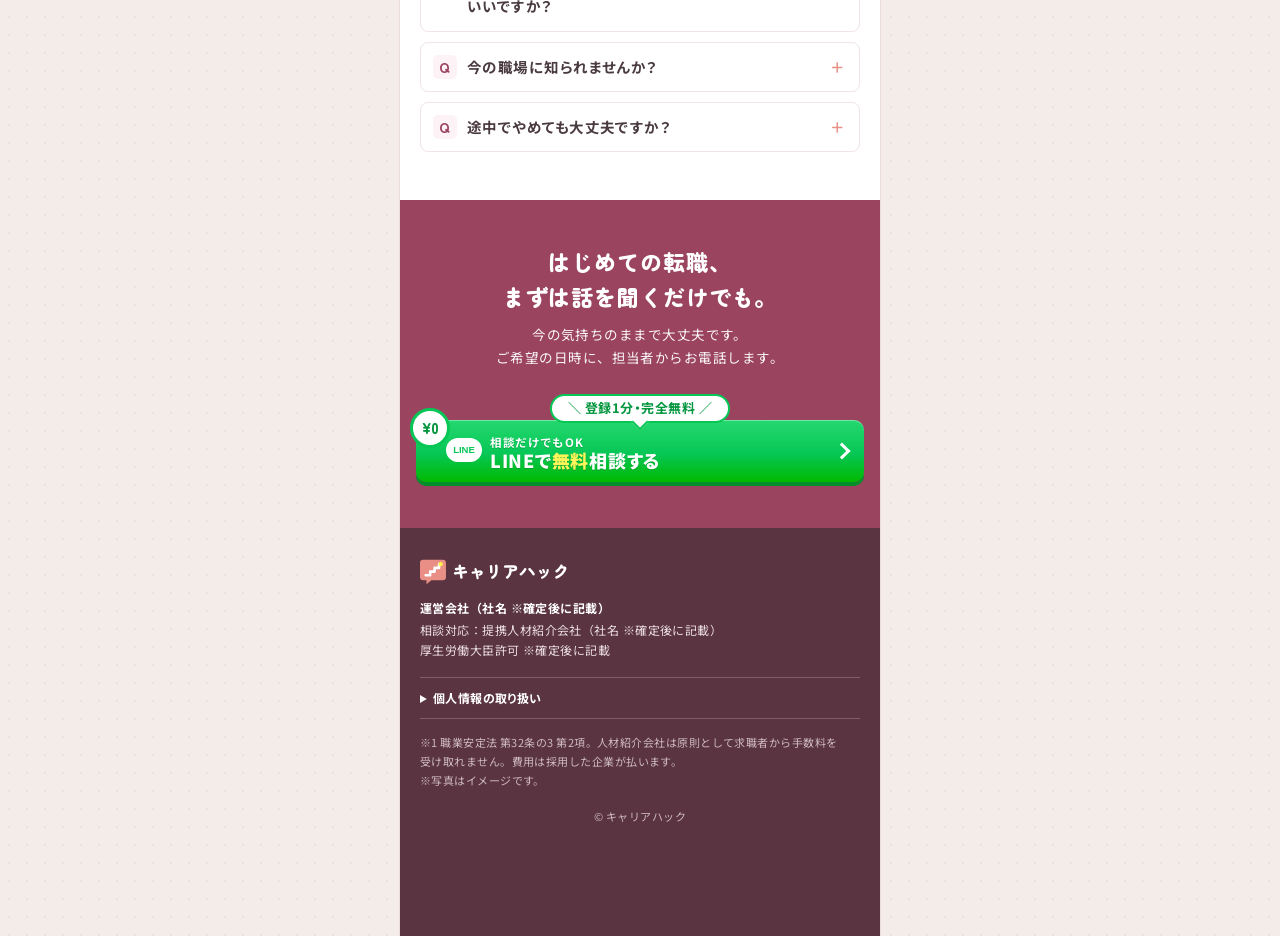
==== commit d9e1759a: "Round 4 (30/30): apply PM review — brighter gradient LINE button, ribbon medals, FV photo blended in" ====
--- a/docs/index.html
+++ b/docs/index.html
@@ -26,24 +26,39 @@
 <body>
 <svg width="0" height="0" style="position:absolute" aria-hidden="true">
   <symbol id="laurel" viewBox="4 4 52 96"><path d="M42 93A46 46 0 0 1 40 11" fill="none" stroke="currentColor" stroke-width="2"/><g fill="currentColor"><g transform="rotate(-64 62 52)"><path d="M16 58c-9-4-10-13-6-19c6 3 8 11 6 19z"/><path d="M16 58c9-4 10-13 6-19c-6 3-8 11-6 19z" opacity=".8"/></g><g transform="rotate(-46 62 52)"><path d="M16 58c-9-4-10-13-6-19c6 3 8 11 6 19z"/><path d="M16 58c9-4 10-13 6-19c-6 3-8 11-6 19z" opacity=".8"/></g><g transform="rotate(-28 62 52)"><path d="M16 58c-9-4-10-13-6-19c6 3 8 11 6 19z"/><path d="M16 58c9-4 10-13 6-19c-6 3-8 11-6 19z" opacity=".8"/></g><g transform="rotate(-10 62 52)"><path d="M16 58c-9-4-10-13-6-19c6 3 8 11 6 19z"/><path d="M16 58c9-4 10-13 6-19c-6 3-8 11-6 19z" opacity=".8"/></g><g transform="rotate(8 62 52)"><path d="M16 58c-9-4-10-13-6-19c6 3 8 11 6 19z"/><path d="M16 58c9-4 10-13 6-19c-6 3-8 11-6 19z" opacity=".8"/></g><g transform="rotate(26 62 52)"><path d="M16 58c-9-4-10-13-6-19c6 3 8 11 6 19z"/><path d="M16 58c9-4 10-13 6-19c-6 3-8 11-6 19z" opacity=".8"/></g><g transform="rotate(44 62 52)"><path d="M16 58c-9-4-10-13-6-19c6 3 8 11 6 19z"/><path d="M16 58c9-4 10-13 6-19c-6 3-8 11-6 19z" opacity=".8"/></g></g></symbol>
+  <symbol id="medal" viewBox="0 0 120 134">
+    <path d="M40 92 L26 132 L36 126 L42 134 L54 98Z" fill="#d9786e"/><path d="M80 92 L94 132 L84 126 L78 134 L66 98Z" fill="#e98f85"/>
+    <path d="M60.0 4.0 L61.5 5.0 L62.8 7.3 L64.1 9.6 L65.3 10.7 L66.8 9.9 L68.5 7.9 L70.4 6.0 L72.0 5.4 L73.3 6.6 L74.1 9.2 L74.7 11.8 L75.7 13.1 L77.3 12.7 L79.4 11.1 L81.7 9.6 L83.4 9.3 L84.4 10.9 L84.6 13.5 L84.7 16.2 L85.3 17.7 L87.0 17.6 L89.4 16.6 L91.9 15.6 L93.7 15.8 L94.2 17.5 L93.9 20.1 L93.3 22.7 L93.7 24.3 L95.3 24.7 L97.9 24.1 L100.5 23.8 L102.2 24.3 L102.4 26.1 L101.4 28.6 L100.4 31.0 L100.3 32.7 L101.8 33.3 L104.5 33.4 L107.1 33.6 L108.7 34.6 L108.4 36.3 L106.9 38.6 L105.3 40.7 L104.9 42.3 L106.2 43.3 L108.8 43.9 L111.4 44.7 L112.6 46.0 L112.0 47.6 L110.1 49.5 L108.1 51.2 L107.3 52.7 L108.4 53.9 L110.7 55.2 L113.0 56.5 L114.0 58.0 L113.0 59.5 L110.7 60.8 L108.4 62.1 L107.3 63.3 L108.1 64.8 L110.1 66.5 L112.0 68.4 L112.6 70.0 L111.4 71.3 L108.8 72.1 L106.2 72.7 L104.9 73.7 L105.3 75.3 L106.9 77.4 L108.4 79.7 L108.7 81.4 L107.1 82.4 L104.5 82.6 L101.8 82.7 L100.3 83.3 L100.4 85.0 L101.4 87.4 L102.4 89.9 L102.2 91.7 L100.5 92.2 L97.9 91.9 L95.3 91.3 L93.7 91.7 L93.3 93.3 L93.9 95.9 L94.2 98.5 L93.7 100.2 L91.9 100.4 L89.4 99.4 L87.0 98.4 L85.3 98.3 L84.7 99.8 L84.6 102.5 L84.4 105.1 L83.4 106.7 L81.7 106.4 L79.4 104.9 L77.3 103.3 L75.7 102.9 L74.7 104.2 L74.1 106.8 L73.3 109.4 L72.0 110.6 L70.4 110.0 L68.5 108.1 L66.8 106.1 L65.3 105.3 L64.1 106.4 L62.8 108.7 L61.5 111.0 L60.0 112.0 L58.5 111.0 L57.2 108.7 L55.9 106.4 L54.7 105.3 L53.2 106.1 L51.5 108.1 L49.6 110.0 L48.0 110.6 L46.7 109.4 L45.9 106.8 L45.3 104.2 L44.3 102.9 L42.7 103.3 L40.6 104.9 L38.3 106.4 L36.6 106.7 L35.6 105.1 L35.4 102.5 L35.3 99.8 L34.7 98.3 L33.0 98.4 L30.6 99.4 L28.1 100.4 L26.3 100.2 L25.8 98.5 L26.1 95.9 L26.7 93.3 L26.3 91.7 L24.7 91.3 L22.1 91.9 L19.5 92.2 L17.8 91.7 L17.6 89.9 L18.6 87.4 L19.6 85.0 L19.7 83.3 L18.2 82.7 L15.5 82.6 L12.9 82.4 L11.3 81.4 L11.6 79.7 L13.1 77.4 L14.7 75.3 L15.1 73.7 L13.8 72.7 L11.2 72.1 L8.6 71.3 L7.4 70.0 L8.0 68.4 L9.9 66.5 L11.9 64.8 L12.7 63.3 L11.6 62.1 L9.3 60.8 L7.0 59.5 L6.0 58.0 L7.0 56.5 L9.3 55.2 L11.6 53.9 L12.7 52.7 L11.9 51.2 L9.9 49.5 L8.0 47.6 L7.4 46.0 L8.6 44.7 L11.2 43.9 L13.8 43.3 L15.1 42.3 L14.7 40.7 L13.1 38.6 L11.6 36.3 L11.3 34.6 L12.9 33.6 L15.5 33.4 L18.2 33.3 L19.7 32.7 L19.6 31.0 L18.6 28.6 L17.6 26.1 L17.8 24.3 L19.5 23.8 L22.1 24.1 L24.7 24.7 L26.3 24.3 L26.7 22.7 L26.1 20.1 L25.8 17.5 L26.3 15.8 L28.1 15.6 L30.6 16.6 L33.0 17.6 L34.7 17.7 L35.3 16.2 L35.4 13.5 L35.6 10.9 L36.6 9.3 L38.3 9.6 L40.6 11.1 L42.7 12.7 L44.3 13.1 L45.3 11.8 L45.9 9.2 L46.7 6.6 L48.0 5.4 L49.6 6.0 L51.5 7.9 L53.2 9.9 L54.7 10.7 L55.9 9.6 L57.2 7.3 L58.5 5.0Z" fill="#f6d3c6"/>
+    <circle cx="60" cy="58" r="46" fill="#fff" stroke="#c9a274" stroke-width="2.4"/>
+    <circle cx="60" cy="58" r="41.5" fill="none" stroke="#ecd9bd" stroke-width="1"/>
+    <g fill="#c9a274" transform="translate(60 17)"><path d="M0-4.5l1.3 2.8 3 .4-2.2 2.1.6 3L0 2.4-2.7 3.8l.6-3-2.2-2.1 3-.4z"/></g>
+  </symbol>
 </svg>
 <main class="page">
 
 <header class="top">
   <p class="logo"><img src="img/logo.svg" alt="キャリアハック" width="185" height="34"></p>
-  <p class="top-copy">未経験・第二新卒の<br>20代女性の転職相談</p>
+  <a class="top-btn" href="#" data-cta><i aria-hidden="true">LINE</i>で無料相談</a>
 </header>
 
 <!-- ============ FV ============ -->
 <section class="fv">
   <p class="fv-pill">20代・未経験・第二新卒OK</p>
   <h1 class="fv-h">はじめての転職を<br><em>無料</em>で相談。</h1>
-  <p class="fv-sub">事務・在宅・土日休みなど、<br>希望に合う求人を担当者がいっしょに探します</p>
-  <div class="fv-photo"><img src="img/gen_fv_woman.jpg" alt="スマホを持って窓辺に立つ20代の女性" width="864" height="1152" fetchpriority="high"></div>
+  <div class="fv-body">
+    <div class="fv-photo"><img src="img/gen_fv_woman.jpg" alt="スマホを持って窓辺に立つ20代の女性" width="864" height="1152" fetchpriority="high"></div>
+    <div class="fv-left">
+      <p class="fv-lbl">専任の担当者が</p>
+      <p class="fv-bar">求人さがしから</p>
+      <p class="fv-bar">面接まで<em>伴走</em></p>
+      <ul class="fv-tags"><li>#事務</li><li>#在宅</li><li>#土日休み</li></ul>
+    </div>
+    <p class="fv-photo-note">※写真はイメージです</p>
+  </div>
   <ul class="medals">
-    <li><svg class="ml" aria-hidden="true"><use href="#laurel"/></svg><svg class="ml r" aria-hidden="true"><use href="#laurel"/></svg><span>相談料</span><b>0<small>円</small></b></li>
-    <li><svg class="ml" aria-hidden="true"><use href="#laurel"/></svg><svg class="ml r" aria-hidden="true"><use href="#laurel"/></svg><span>経験・資格</span><b class="s">なしで<br>OK</b></li>
-    <li><svg class="ml" aria-hidden="true"><use href="#laurel"/></svg><svg class="ml r" aria-hidden="true"><use href="#laurel"/></svg><span>相談の日時</span><b class="s">選べます</b></li>
+    <li><svg class="md" aria-hidden="true"><use href="#medal"/></svg><span>相談料</span><b>0<small>円</small></b></li>
+    <li><svg class="md" aria-hidden="true"><use href="#medal"/></svg><span>経験・資格</span><b class="s">なしでも<br>OK</b></li>
+    <li><svg class="md" aria-hidden="true"><use href="#medal"/></svg><span>相談の日時</span><b class="s xs">ご希望に<br>合わせます</b></li>
   </ul>
   <div class="cta" id="cta-fv">
     <p class="cta-tab">＼ 登録1分・完全無料 ／</p>
@@ -108,15 +123,6 @@
   </article>
 </section>
 
-<div class="cta-wrap">
-  <p class="cta-lead">相談は、<em>話を聞くだけでも</em>OK</p>
-  <div class="cta">
-    <p class="cta-tab">＼ 登録1分・完全無料 ／</p>
-    <a class="btn" href="#" data-cta><span class="btn-yen">¥0</span><span class="btn-ic" aria-hidden="true">LINE</span><span class="btn-tx"><small>相談だけでもOK</small>LINEで<em>無料</em>相談する</span><i class="btn-ar" aria-hidden="true"></i></a>
-    <p class="cta-note">無理に応募をすすめることはありません</p>
-  </div>
-</div>
-
 <!-- ============ 職種の例 ============ -->
 <section class="jobs">
   <h2 class="sec-h">未経験から相談できる<br>お仕事の例</h2>
@@ -148,7 +154,7 @@
     <li><p class="step">STEP<b>1</b></p><div><h3>LINEで友だち追加</h3><p>このページの緑のボタンから友だち追加してください。</p><span class="mini-btn" aria-hidden="true"><i>LINE</i><span>LINEで<em>無料</em>相談する</span></span></div></li>
     <li><p class="step">STEP<b>2</b></p><div><h3>かんたんな質問に回答</h3><p>今のお仕事や希望の条件を、選択肢から選んで送ります。</p></div></li>
     <li><p class="step">STEP<b>3</b></p><div><h3>相談の日時を選ぶ</h3><p>お電話で話しやすい日時を、LINEでお知らせください。</p></div></li>
-    <li class="last"><p class="step">STEP<b>4</b></p><div><h3>担当者からお電話で相談</h3><p>ご希望の日時に、担当者から相談のお電話をします。<span class="nw">話を聞くだけでも</span>大丈夫です。</p></div><img class="adv" src="img/gen_advisor.jpg" alt="相談を担当するキャリアアドバイザーのイメージ" width="1024" height="1024" loading="lazy"></li>
+    <li class="last"><p class="step">STEP<b>4</b></p><div><h3>担当者からお電話で相談</h3><p>ご希望の日時に、担当者から相談のお電話をします。<span class="nw">話を聞くだけでも</span>大丈夫です。</p></div><figure class="adv"><img src="img/gen_advisor.jpg" alt="相談を担当するキャリアアドバイザーのイメージ" width="1024" height="1024" loading="lazy"><figcaption>※写真は<br>イメージです</figcaption></figure></li>
   </ol>
   <p class="flow-after">応募したい求人が見つかったら、書類・面接の準備も<br>そのまま担当者と進められます。</p>
   <div class="cta">
--- a/docs/style.css
+++ b/docs/style.css
@@ -41,7 +41,11 @@
 .top { height: 52px; display: flex; align-items: center; justify-content: space-between; padding: 0 14px 0 16px;
   border-bottom: 1px solid var(--rule); background: #fff; }
 .logo img { width: 142px; height: auto; }
-.top-copy { font-size: 10.5px; line-height: 1.45; color: var(--rose); font-weight: 700; text-align: right; letter-spacing: .02em; }
+/* 事務ナビ型の小さいLINEボタン（実測 215x40 r14 → 自社は幅を詰めて 34px） */
+.top-btn { display: inline-flex; align-items: center; gap: 5px; height: 34px; padding: 0 12px 0 7px; border-radius: 17px;
+  background: linear-gradient(#22d36c, #06c755 60%, #03b94c); box-shadow: 0 2px 0 #029a3c; color: #fff; text-decoration: none;
+  font-size: 12.5px; font-weight: 700; letter-spacing: .02em; }
+.top-btn i { font: 900 7.5px/18px Arial, sans-serif; font-style: normal; color: var(--line); background: #fff; border-radius: 9px; width: 28px; text-align: center; }
 
 /* ---------- 見出し共通 ---------- */
 section { padding: 48px 20px; }
@@ -60,19 +64,30 @@
   border: 1px solid #efc9cf; border-radius: 99px; padding: 2px 16px; letter-spacing: .06em; }
 .fv-h { font-family: var(--maru); font-weight: 900; font-size: 35px; line-height: 1.32; color: var(--rose); margin-top: 8px; letter-spacing: .05em; }
 .fv-h em { color: #e0604f; font-size: 44px; background: linear-gradient(transparent 70%, var(--mk) 70%); padding: 0 2px; }
-.fv-sub { font-size: 13px; line-height: 1.6; margin-top: 6px; font-weight: 700; color: var(--ink); }
-.fv-photo { margin-top: 12px; height: 262px; overflow: hidden; clip-path: ellipse(92% 100% at 50% 100%); }
-.fv-photo img { width: 100%; height: 100%; object-fit: cover; object-position: 50% 22%; }
-.medals { display: flex; justify-content: center; gap: 8px; margin-top: -44px; position: relative; padding: 0 14px; }
-.medals li { width: 106px; height: 106px; border-radius: 50%; background: #fff; position: relative; display: flex;
-  flex-direction: column; align-items: center; justify-content: center; color: var(--rose);
-  box-shadow: 0 0 0 3px #fff, 0 0 0 4px #e8cfa6, 0 3px 8px rgba(154, 68, 96, .14); }
-.medals .ml { position: absolute; width: 16px; height: 34px; left: 6px; top: 40px; color: var(--gold); opacity: .85; }
-.medals .ml.r { left: auto; right: 6px; transform: scaleX(-1); }
+.fv-body { position: relative; height: 262px; margin-top: 2px; }
+/* 写真は淡ピンク地に溶かす（左と下をマスクでフェード、灰色の壁は乗算でピンク寄りに） */
+.fv-photo { position: absolute; right: -18px; top: -38px; width: 268px; height: 330px; z-index: 0; mix-blend-mode: multiply;
+  -webkit-mask-image: linear-gradient(to right, transparent 0, #000 34%), linear-gradient(to bottom, transparent 0, #000 22%, #000 72%, transparent 100%);
+  -webkit-mask-composite: source-in;
+  mask-image: linear-gradient(to right, transparent 0, #000 34%), linear-gradient(to bottom, transparent 0, #000 22%, #000 72%, transparent 100%);
+  mask-composite: intersect; }
+.fv-photo img { width: 100%; height: 100%; object-fit: cover; object-position: 46% 12%; }
+.fv-left { position: relative; z-index: 1; text-align: left; padding: 30px 0 0 16px; }
+.fv-lbl { display: inline-block; background: #fff; border-left: 4px solid var(--coral); font-size: 13px; font-weight: 700; padding: 1px 10px; }
+.fv-bar { display: table; margin-top: 6px; background: var(--rose); color: #fff; font-family: var(--maru); font-weight: 900; font-size: 19px;
+  line-height: 1.45; padding: 2px 12px 3px; letter-spacing: .04em; }
+.fv-bar em { color: var(--mk); }
+.fv-tags { margin-top: 12px; font-family: var(--maru); font-weight: 900; font-size: 16px; line-height: 1.75; color: var(--rose); }
+.fv-tags li::after { content: ' ✓'; color: var(--coral); }
+.medals { display: flex; justify-content: center; gap: 2px; margin-top: -46px; position: relative; z-index: 2; padding: 0 8px; }
+.medals li { position: relative; width: 120px; height: 134px; display: flex; flex-direction: column; align-items: center;
+  padding-top: 31px; color: var(--rose); }
+.medals .md { position: absolute; inset: 0; width: 120px; height: 134px; z-index: -1; filter: drop-shadow(0 2px 3px rgba(154, 68, 96, .15)); }
 .medals span { font-size: 11px; font-weight: 700; line-height: 1.2; letter-spacing: 0; color: var(--ink); }
-.medals b { font-family: var(--maru); font-weight: 900; font-size: 34px; line-height: 1.05; color: #e0604f; }
-.medals b small { font-size: 14px; }
-.medals b.s { font-size: 15px; line-height: 1.25; margin-top: 4px; }
+.medals b { font-family: var(--maru); font-weight: 900; font-size: 36px; line-height: 1.05; color: #e0604f; margin-top: 1px; }
+.medals b small { font-size: 15px; }
+.medals b.s { font-size: 16px; line-height: 1.2; margin-top: 5px; letter-spacing: 0; }
+.fv-photo-note { position: absolute; right: 8px; bottom: 52px; font-size: 9px; line-height: 1.5; color: var(--mute); z-index: 1; background: rgba(255,255,255,.85); padding: 0 5px; border-radius: 3px; }
 
 /* ---------- CTA（競合実測: 高さ60・#06C755・角丸10・下影4px） ---------- */
 .cta { padding: 0 16px; margin-top: 20px; text-align: center; }
@@ -80,20 +95,20 @@
   background: #fff; border: 2px solid var(--line); border-radius: 99px; padding: 1px 16px; margin-bottom: -10px; letter-spacing: .04em; }
 .cta-tab::after { content: ''; position: absolute; left: 50%; bottom: -7px; margin-left: -6px; width: 10px; height: 10px;
   background: #fff; border-right: 2px solid var(--line); border-bottom: 2px solid var(--line); transform: rotate(45deg); }
-.btn { position: relative; display: flex; align-items: center; height: 60px; padding: 4px 34px 0 74px; border-radius: 10px;
-  background: var(--line); color: #fff; text-decoration: none; box-shadow: 0 4px 0 var(--line-d); text-align: left;
-  -webkit-tap-highlight-color: transparent; }
-.btn:active { transform: translateY(3px); box-shadow: 0 1px 0 var(--line-d); }
+.btn { position: relative; display: flex; align-items: center; height: 62px; padding: 4px 34px 0 74px; border-radius: 10px;
+  background: linear-gradient(#25d870 0%, #06c755 55%, #00b900 100%); color: #fff; text-decoration: none; text-align: left;
+  box-shadow: 0 4px 0 #008f2a, inset 0 1px 0 rgba(255, 255, 255, .35); -webkit-tap-highlight-color: transparent; }
+.btn:active { transform: translateY(3px); box-shadow: 0 1px 0 #008f2a; }
 .btn-yen { position: absolute; left: -6px; top: -12px; width: 40px; height: 40px; border-radius: 50%; background: #fff;
   border: 3px solid var(--line); color: var(--line-d); font: 900 15px/34px var(--maru); text-align: center; letter-spacing: 0; }
 .btn-ic { position: absolute; left: 30px; top: 50%; margin-top: -13px; width: 36px; height: 24px; border-radius: 12px;
   background: #fff; color: var(--line); font: 900 9.5px/24px Arial, sans-serif; text-align: center; letter-spacing: 0; }
 .btn-ic::after { content: ''; position: absolute; left: 7px; bottom: -4px; border: 4px solid transparent; border-top: 5px solid #fff; border-left-width: 3px; }
-.btn-tx { font-size: 18px; font-weight: 700; line-height: 1.25; letter-spacing: .04em; }
+.btn-tx { font-size: 18px; font-weight: 900; text-shadow: 0 1px 0 rgba(0, 110, 40, .35); line-height: 1.25; letter-spacing: .04em; }
 .btn-tx small { display: block; font-size: 11.5px; font-weight: 700; letter-spacing: .06em; }
-.btn-tx em { color: var(--mk); }
-.btn-ar { position: absolute; right: 16px; top: 50%; width: 10px; height: 10px; margin-top: -5px;
-  border-top: 2.5px solid #fff; border-right: 2.5px solid #fff; transform: rotate(45deg); }
+.btn-tx em { color: #fff35a; }
+.btn-ar { position: absolute; right: 16px; top: 50%; width: 12px; height: 12px; margin-top: -6px;
+  border-top: 3.5px solid #fff; border-right: 3.5px solid #fff; transform: rotate(45deg); }
 .cta-note { font-size: 12px; color: var(--mute); margin-top: 12px; letter-spacing: .02em; }
 .cta-wrap { background: var(--beige); padding: 36px 0 38px; text-align: center; }
 .cta-lead { font-family: var(--maru); font-weight: 900; font-size: 20px; color: var(--rose); }
@@ -112,9 +127,9 @@
 .bubbles .b3 { margin-right: 6px; } .bubbles .b4 { margin-left: 6px; }
 .bubbles .b5, .bubbles .b6 { background: var(--pink); }
 .bubbles .b5::after, .bubbles .b6::after { transform: rotate(-135deg); bottom: auto; top: -7px; }
-.bubbles .b3, .bubbles .b4 { margin-bottom: 118px; }
+.bubbles .b3, .bubbles .b4 { margin-bottom: 136px; }
 .bubbles b { color: var(--rose); }
-.worry-face { position: absolute; left: 50%; top: 50%; width: 132px; height: 132px; margin: -34px 0 0 -66px; border-radius: 50%;
+.worry-face { position: absolute; left: 50%; top: 50%; width: 132px; height: 132px; margin: -22px 0 0 -66px; border-radius: 50%;
   overflow: hidden; border: 4px solid #fff; box-shadow: 0 0 0 2px #efc9cf; }
 .worry-face img { width: 100%; height: 100%; object-fit: cover; object-position: 50% 30%; }
 .solve { margin: 34px 0 0; padding: 20px 10px 18px; border: 3px double #efc9cf; border-radius: 14px; text-align: center;
@@ -197,7 +212,9 @@
   background: var(--line); color: #fff; font-size: 12px; font-weight: 700; box-shadow: 0 2px 0 var(--line-d); }
 .mini-btn i { font: 900 7px/16px Arial, sans-serif; color: var(--line); background: #fff; border-radius: 8px; width: 24px; text-align: center; font-style: normal; }
 .mini-btn em { color: var(--mk); }
-.flow-list .adv { flex: none; width: 64px; height: 64px; border-radius: 50%; object-fit: cover; object-position: 50% 25%; align-self: center; border: 2px solid var(--pink); }
+.flow-list .adv img { flex: none; width: 64px; height: 64px; border-radius: 50%; object-fit: cover; object-position: 50% 25%; align-self: center; border: 2px solid var(--pink); }
+.flow-list .adv { flex: none; width: 64px; align-self: center; text-align: center; }
+.flow-list .adv figcaption { font-size: 8px; color: var(--mute); line-height: 1.3; margin-top: 3px; letter-spacing: 0; }
 .flow-after { font-size: 13px; text-align: center; margin-top: 18px; }
 .flow .cta { margin-top: 26px; padding: 0; }
 
@@ -248,3 +265,4 @@
   body { background: #f4ece8 radial-gradient(#efe0dc 1px, transparent 1.2px) 0 0 / 18px 18px; }
   .page { box-shadow: 0 0 0 1px #eadcd8; }
 }
+.medals b.xs { font-size: 14px; }
